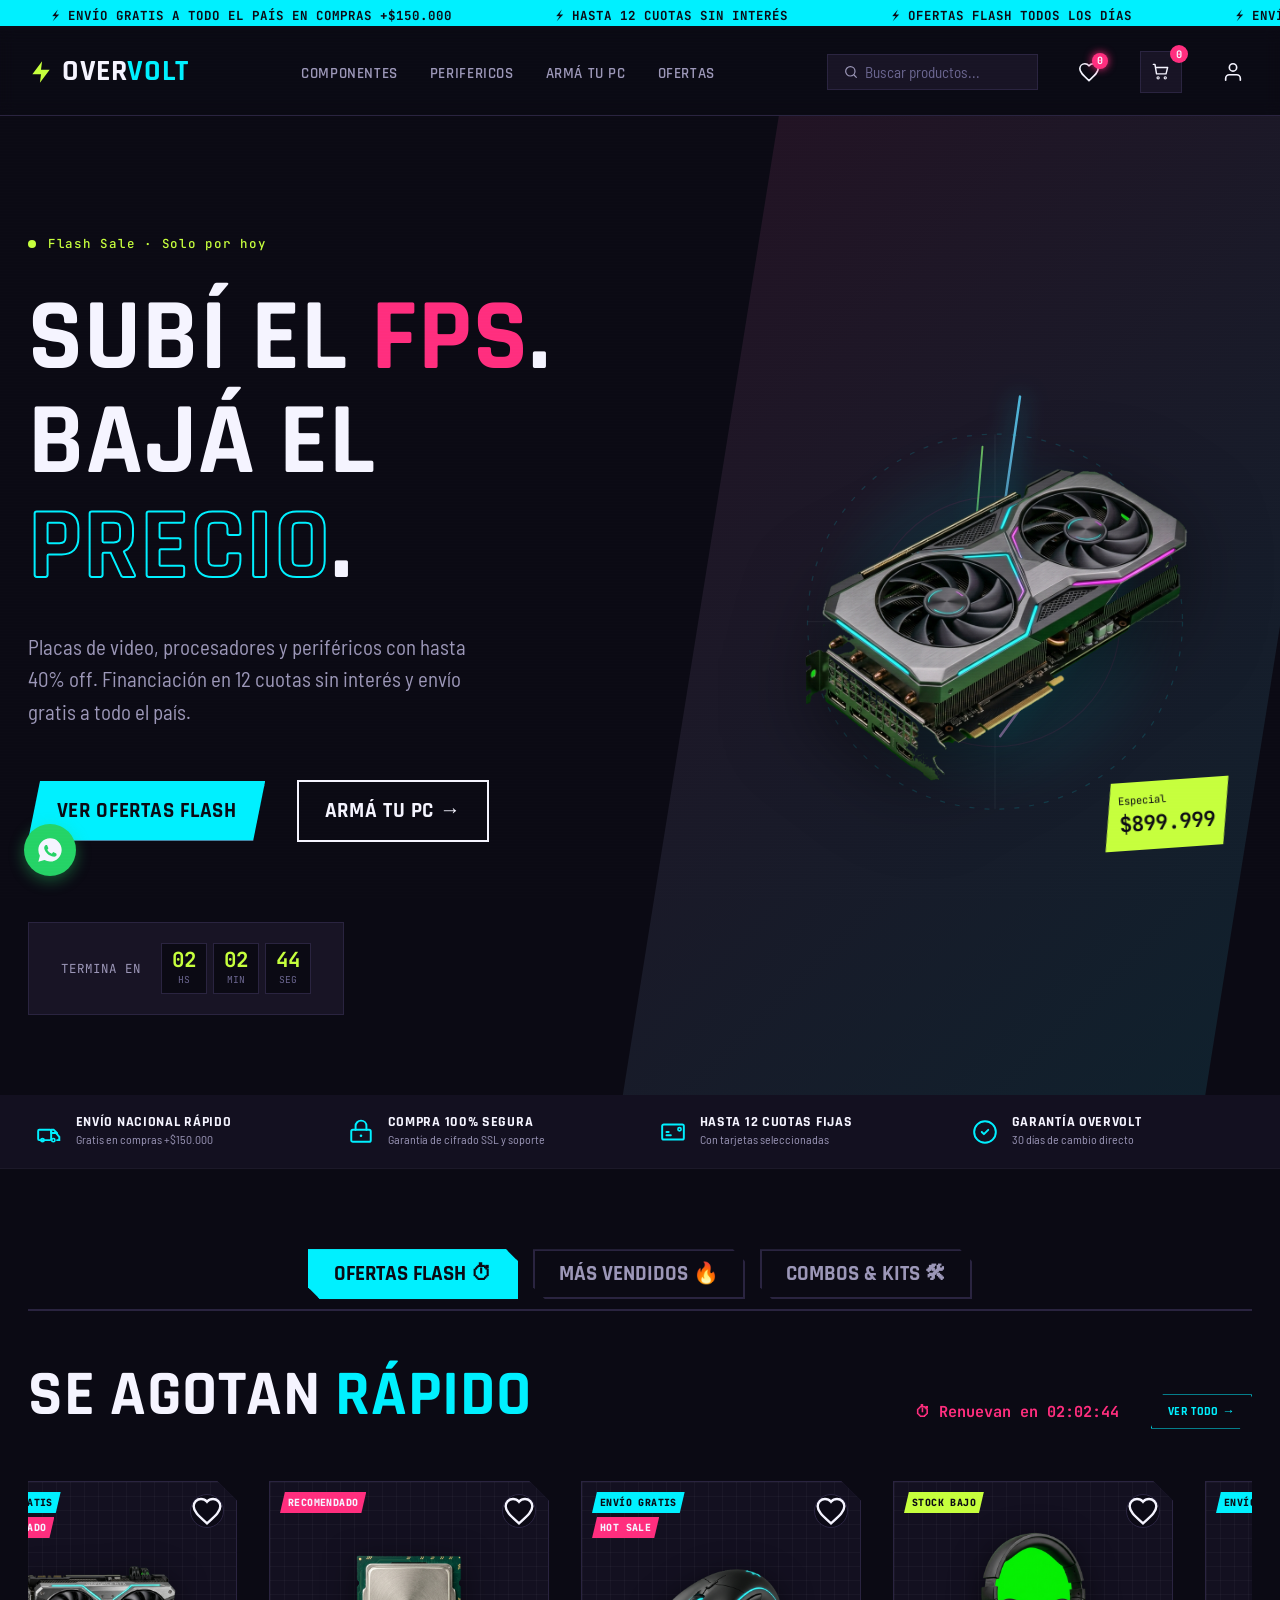
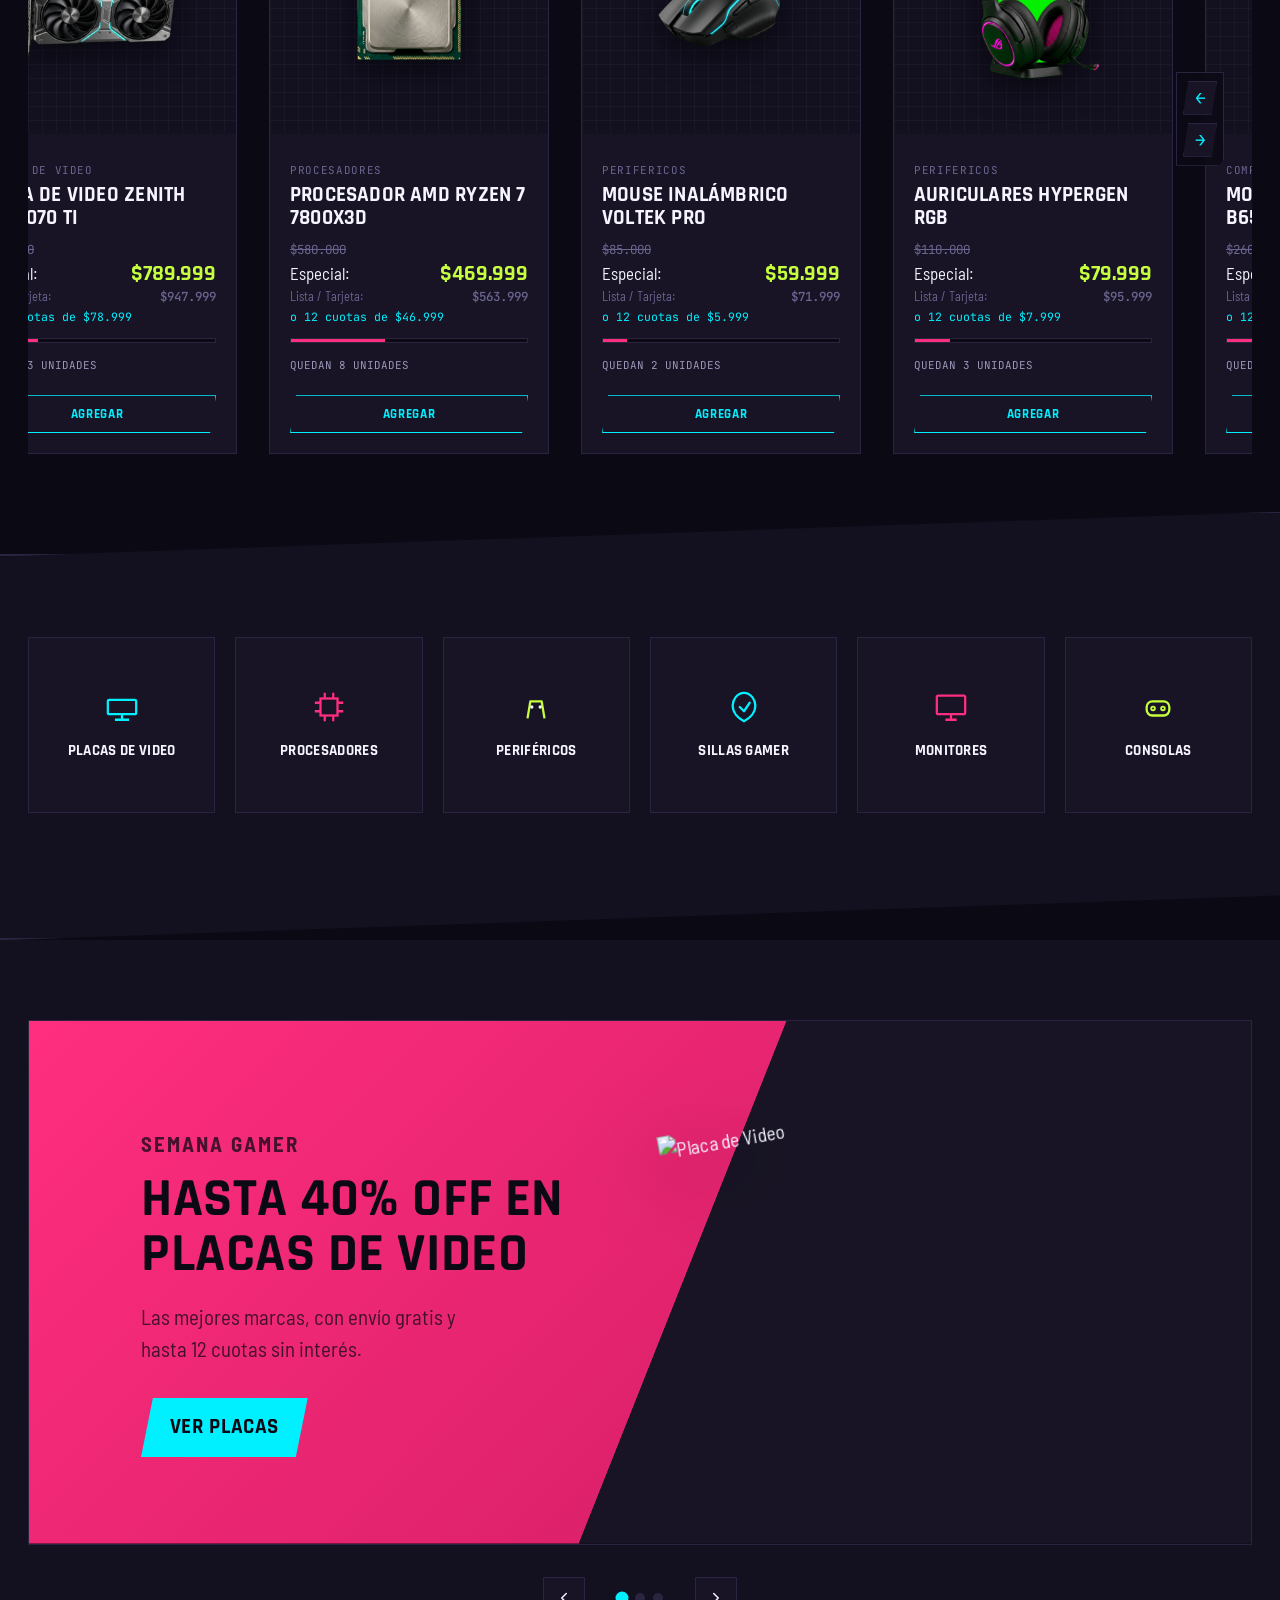
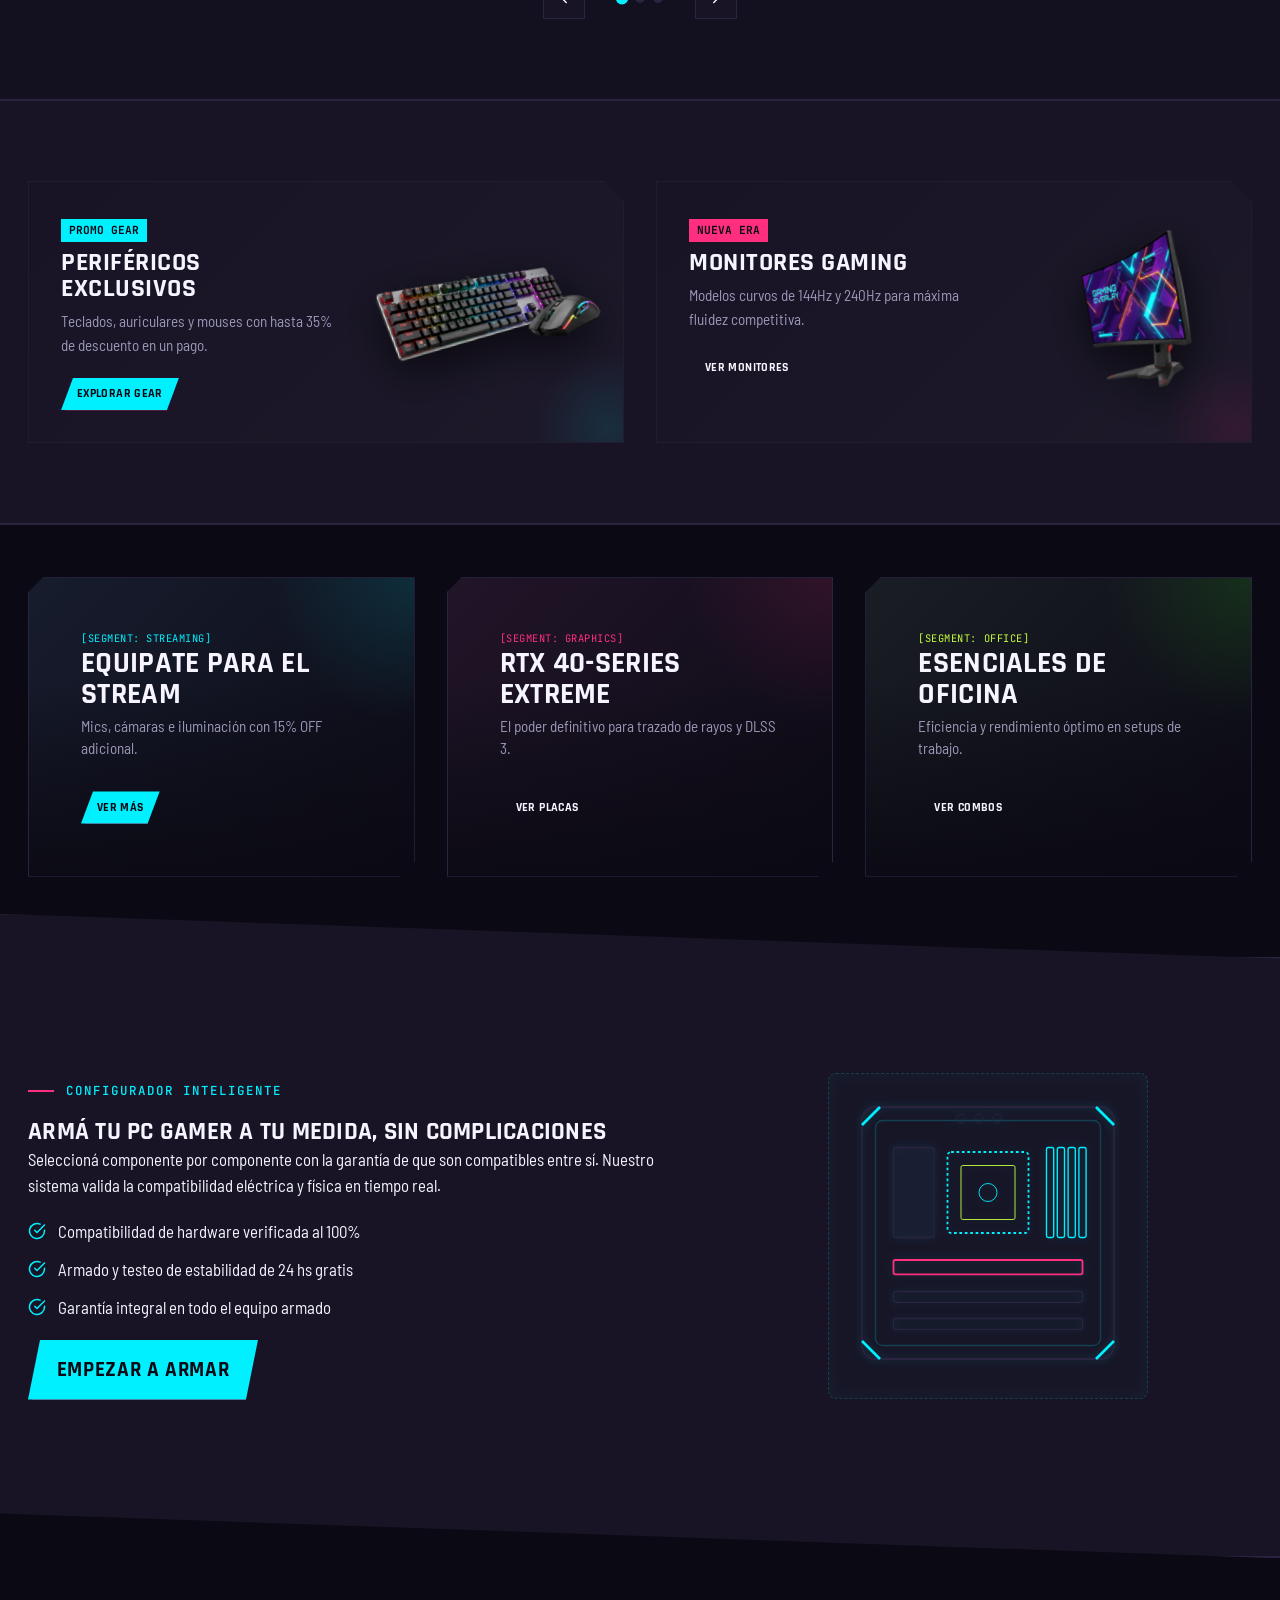
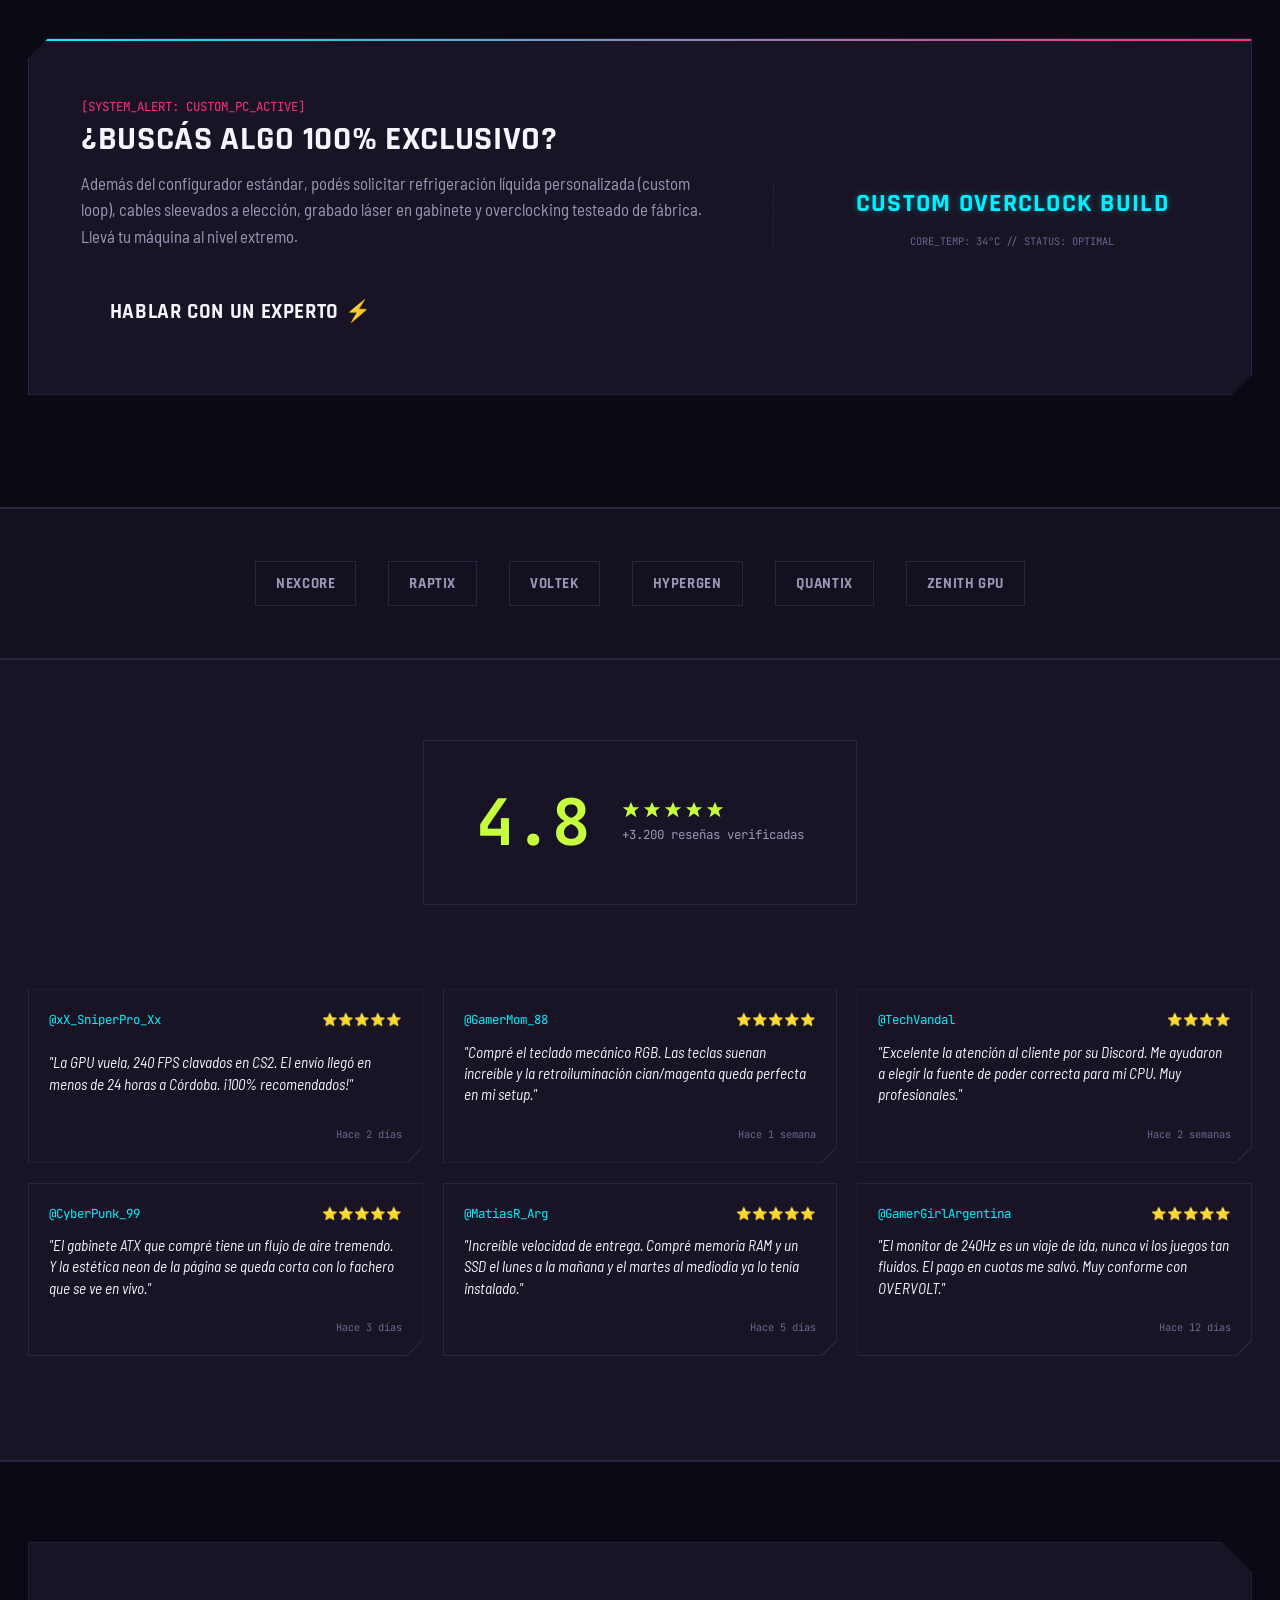
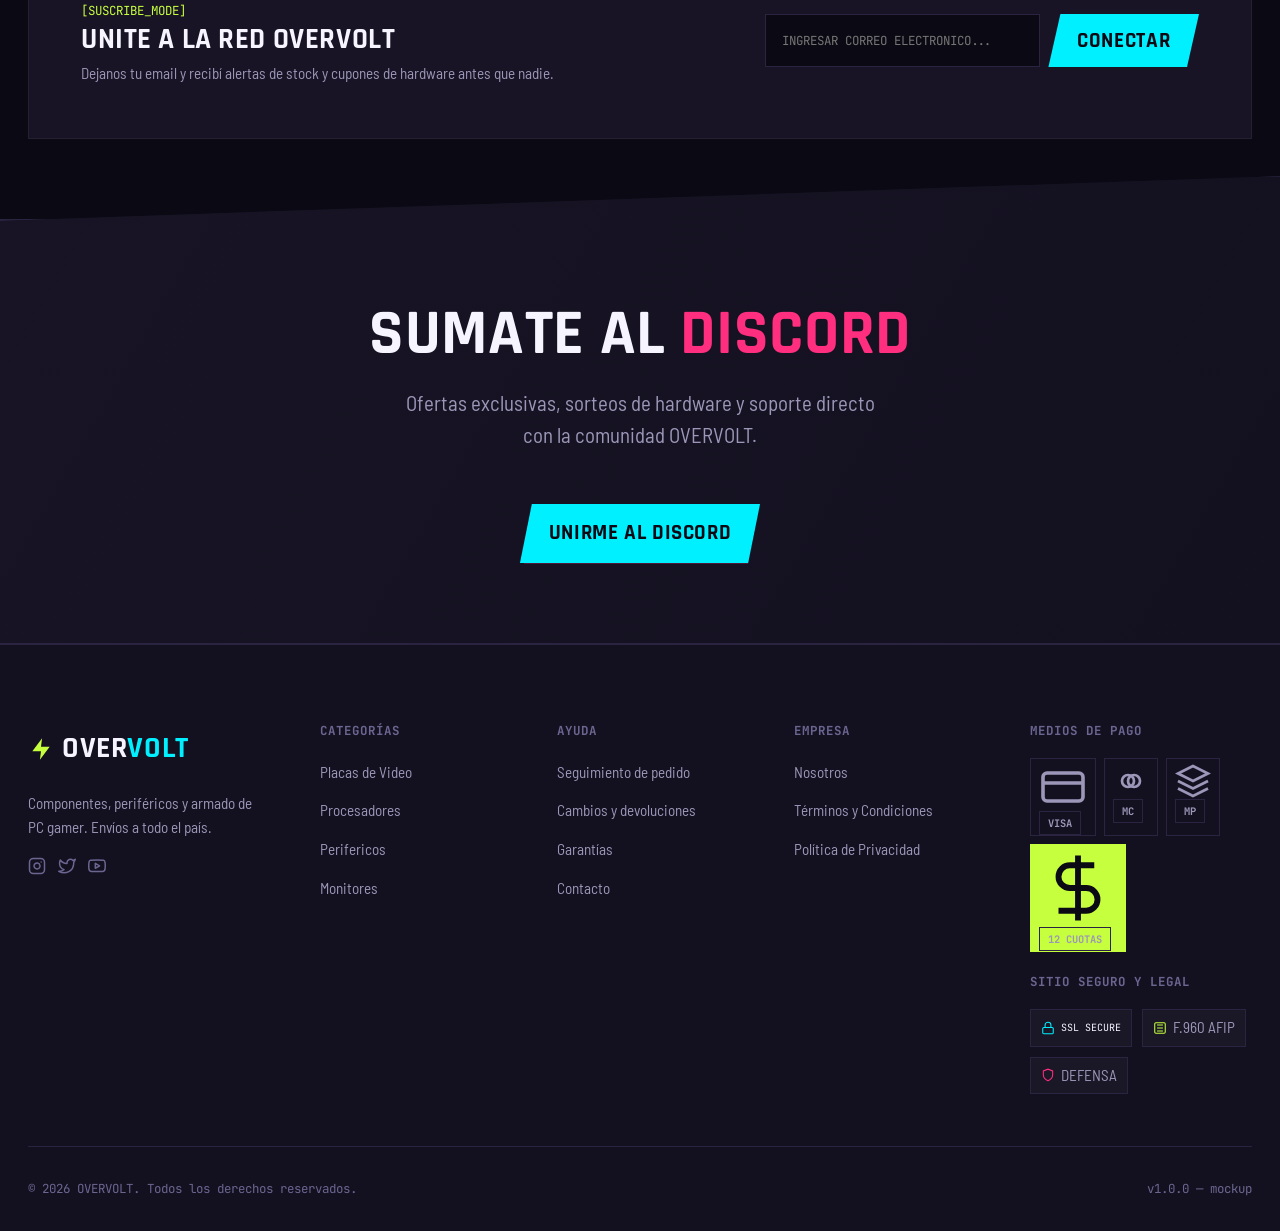
==== index.html @ 0ce02d22 "Initial commit" ====
<!DOCTYPE html>
<html lang="es">
<head>
  <meta charset="UTF-8" />
  <meta name="viewport" content="width=device-width, initial-scale=1.0" />
  <title>OVERVOLT — Gear Gamer y Componentes PC</title>
  <meta name="description" content="Componentes, periféricos y armado de PC gamer. Ofertas flash todos los días." />

  <link rel="preconnect" href="https://fonts.googleapis.com" />
  <link rel="preconnect" href="https://fonts.gstatic.com" crossorigin />
  <link href="https://fonts.googleapis.com/css2?family=Rajdhani:wght@600;700;800&family=Barlow+Semi+Condensed:wght@400;500;600&family=JetBrains+Mono:wght@400;500;700&display=swap" rel="stylesheet" />

  <link rel="stylesheet" href="css/styles.css" />
  <link rel="stylesheet" href="component-comparator/frontend/component-comparator.css" />
  <script src="component-comparator/frontend/component-comparator.js" defer></script>
</head>
<body>

  <!-- ============================================================
       MARQUEE
  ============================================================ -->
  <div class="marquee" aria-hidden="true">
    <div class="marquee-track">
      <span>⚡ ENVÍO GRATIS A TODO EL PAÍS EN COMPRAS +$150.000</span>
      <span>⚡ HASTA 12 CUOTAS SIN INTERÉS</span>
      <span>⚡ OFERTAS FLASH TODOS LOS DÍAS</span>
      <span>⚡ ENVÍO GRATIS A TODO EL PAÍS EN COMPRAS +$150.000</span>
      <span>⚡ HASTA 12 CUOTAS SIN INTERÉS</span>
      <span>⚡ OFERTAS FLASH TODOS LOS DÍAS</span>
    </div>
  </div>

  <!-- ============================================================
       HEADER
  ============================================================ -->
  <header class="site-header">
    <div class="container">
      <a href="#" class="logo">
        <svg viewBox="0 0 24 24" aria-hidden="true"><path class="bolt-fill" d="M13 2L4 14H12L11 22L20 10H12L13 2Z"/></svg>
        <span>OVER<span class="o">VOLT</span></span>
      </a>

      <nav class="main-nav" id="mainNav" aria-label="Navegación principal">
        <ul>
          <li><a href="categoria.html?cat=Componentes">Componentes</a></li>
          <li><a href="categoria.html?cat=Perifericos">Perifericos</a></li>
          <li><a href="#build-pc">Armá tu PC</a></li>
          <li><a href="#ofertas">Ofertas</a></li>
        </ul>
      </nav>

      <div class="header-actions">
        <div class="search-box">
          <svg viewBox="0 0 24 24" fill="none" aria-hidden="true"><circle cx="11" cy="11" r="7" stroke-width="1.8"/><path d="M20 20L16.5 16.5" stroke-width="1.8" stroke-linecap="round"/></svg>
          <input type="text" id="searchInput" placeholder="Buscar productos..." aria-label="Buscar productos" />
          <div class="search-suggestions" id="searchSuggestions" aria-hidden="true"></div>
        </div>

        <button class="wishlist-button" id="wishlistBtn" aria-label="Ver favoritos">
          <svg viewBox="0 0 24 24" fill="none" stroke="currentColor" stroke-width="1.8"><path d="M12 21.35l-1.45-1.32C5.4 15.36 2 12.28 2 8.5 2 5.42 4.42 3 7.5 3c1.74 0 3.41.81 4.5 2.09C13.09 3.81 14.76 3 16.5 3 19.58 3 22 5.42 22 8.5c0 3.78-3.4 6.86-8.55 11.54L12 21.35z"/></svg>
          <span class="wishlist-badge">0</span>
        </button>

        <button class="cart-button" aria-label="Ver carrito">
          <svg viewBox="0 0 24 24" fill="none" aria-hidden="true"><path d="M3 3H5L7 15H19L21 7H6" stroke-width="1.8" stroke-linecap="round" stroke-linejoin="round"/><circle cx="9" cy="20" r="1.4" stroke-width="1.4"/><circle cx="18" cy="20" r="1.4" stroke-width="1.4"/></svg>
          <span class="cart-badge">0</span>
        </button>

        <button class="account-button" id="accountBtn" aria-label="Mi Cuenta">
          <svg viewBox="0 0 24 24" fill="none" stroke="currentColor" stroke-width="1.8" stroke-linecap="round" stroke-linejoin="round"><path d="M20 21v-2a4 4 0 0 0-4-4H8a4 4 0 0 0-4 4v2"></path><circle cx="12" cy="7" r="4"></circle></svg>
        </button>

        <button class="nav-toggle" id="navToggle" aria-expanded="false" aria-controls="mainNav" aria-label="Abrir menú">
          <span></span><span></span><span></span>
        </button>
      </div>
    </div>
  </header>

  <main>

    <!-- ============================================================
         HERO
    ============================================================ -->
    <section class="hero">
      <div class="container">
        <div class="hero-content">
          <p class="hero-eyebrow"><span class="dot"></span> Flash Sale · Solo por hoy</p>
          <h1>Subí el <span class="fill-magenta">FPS</span>.<br>Bajá el <span class="stroke-cyan">precio</span>.</h1>
          <p class="hero-subtitle">
            Placas de video, procesadores y periféricos con hasta 40% off. Financiación en 12 cuotas sin interés y envío gratis a todo el país.
          </p>

          <div class="hero-actions">
            <a href="#ofertas" class="btn btn-cyan">Ver Ofertas Flash</a>
            <a href="#build-pc" class="btn btn-ghost">Armá tu PC →</a>
          </div>

          <div class="hero-countdown">
            <span class="label">Termina en</span>
            <div class="countdown-units" id="heroCountdown" data-hours="6" data-minutes="42" data-seconds="18">
              <div class="countdown-unit"><span class="num" data-unit="hours">06</span><span class="unit">Hs</span></div>
              <div class="countdown-unit"><span class="num" data-unit="minutes">42</span><span class="unit">Min</span></div>
              <div class="countdown-unit"><span class="num" data-unit="seconds">18</span><span class="unit">Seg</span></div>
            </div>
          </div>
        </div>

        <div class="hero-visual" aria-hidden="true">
          <div class="glow"></div>
          <div class="cyber-lightning-bg">
            <svg class="lightning-svg" viewBox="0 0 400 400" fill="none" xmlns="http://www.w3.org/2000/svg">
              <path class="lightning-path-1" d="M220 20L100 220H190L140 380L300 160H200L220 20Z" stroke="url(#cyan-magenta-grad)" stroke-width="2" stroke-linecap="round" stroke-linejoin="round" />
              <path class="lightning-path-2" d="M190 60L90 230H170L130 350L270 180H180L190 60Z" stroke="url(#lime-cyan-grad)" stroke-width="1.5" stroke-linecap="round" stroke-linejoin="round" opacity="0.7" />
              <circle cx="200" cy="200" r="150" stroke="rgba(0, 240, 255, 0.15)" stroke-width="1" stroke-dasharray="4 8" />
              <circle cx="200" cy="200" r="100" stroke="rgba(255, 46, 126, 0.1)" stroke-width="1" />
              <line x1="50" y1="200" x2="350" y2="200" stroke="rgba(255, 255, 255, 0.05)" stroke-width="1" />
              <line x1="200" y1="50" x2="200" y2="350" stroke="rgba(255, 255, 255, 0.05)" stroke-width="1" />
              <defs>
                <linearGradient id="cyan-magenta-grad" x1="0%" y1="0%" x2="100%" y2="100%">
                  <stop offset="0%" stop-color="var(--cyan)" />
                  <stop offset="100%" stop-color="var(--magenta)" />
                </linearGradient>
                <linearGradient id="lime-cyan-grad" x1="0%" y1="0%" x2="100%" y2="100%">
                  <stop offset="0%" stop-color="var(--lime)" />
                  <stop offset="100%" stop-color="var(--cyan)" />
                </linearGradient>
              </defs>
            </svg>
          </div>
          <img src="assets/hero_gpu.png" alt="Placa de Video Gamer Premium" class="hero-img float-slow" />
          <div class="price-tag">
            <span class="from">Especial</span>
            <span class="amount">$899.999</span>
          </div>
        </div>
      </div>
    </section>

    <!-- ============================================================
         TRUST BAR
    ============================================================ -->
    <section class="trust-bar" aria-label="Garantías y beneficios">
      <div class="container">
        <div class="trust-grid">
          <div class="trust-item">
            <svg class="trust-icon" viewBox="0 0 24 24" fill="none"><path d="M16.5 13H18.5L21.5 16.5V19.5H19.5" stroke="currentColor" stroke-width="1.8" stroke-linecap="round"/><rect x="2" y="10" width="12" height="9.5" rx="1" stroke="currentColor" stroke-width="1.8"/><circle cx="6" cy="19.5" r="1.5" stroke="currentColor" stroke-width="1.5"/><circle cx="16" cy="19.5" r="1.5" stroke="currentColor" stroke-width="1.5"/><path d="M14 10H16.5L19.5 13H14V10Z" stroke="currentColor" stroke-width="1.8" stroke-linejoin="round"/></svg>
            <div class="trust-text">
              <h4>ENVÍO NACIONAL RÁPIDO</h4>
              <p>Gratis en compras +$150.000</p>
            </div>
          </div>
          <div class="trust-item">
            <svg class="trust-icon" viewBox="0 0 24 24" fill="none"><rect x="3" y="10" width="18" height="11" rx="1.5" stroke="currentColor" stroke-width="1.8"/><path d="M7 10V6.5C7 3.7 9.2 1.5 12 1.5C14.8 1.5 17 3.7 17 6.5V10" stroke="currentColor" stroke-width="1.8" stroke-linecap="round"/><circle cx="12" cy="15.5" r="1.2" fill="currentColor"/></svg>
            <div class="trust-text">
              <h4>COMPRA 100% SEGURA</h4>
              <p>Garantía de cifrado SSL y soporte</p>
            </div>
          </div>
          <div class="trust-item">
            <svg class="trust-icon" viewBox="0 0 24 24" fill="none"><rect x="2" y="5" width="20" height="14" rx="1.5" stroke="currentColor" stroke-width="1.8"/><path d="M6 15H10M6 12H8" stroke="currentColor" stroke-width="1.8" stroke-linecap="round"/><circle cx="18" cy="9.5" r="1.5" stroke="currentColor" stroke-width="1.5"/></svg>
            <div class="trust-text">
              <h4>HASTA 12 CUOTAS FIJAS</h4>
              <p>Con tarjetas seleccionadas</p>
            </div>
          </div>
          <div class="trust-item">
            <svg class="trust-icon" viewBox="0 0 24 24" fill="none"><path d="M12 22C17.5228 22 22 17.5228 22 12C22 6.47715 17.5228 2 12 2C6.47715 2 2 6.47715 2 12C2 17.5228 6.47715 22 12 22Z" stroke="currentColor" stroke-width="1.8"/><path d="M9 12L11 14L15 10" stroke="currentColor" stroke-width="1.8" stroke-linecap="round" stroke-linejoin="round"/></svg>
            <div class="trust-text">
              <h4>GARANTÍA OVERVOLT</h4>
              <p>30 días de cambio directo</p>
            </div>
          </div>
        </div>
      </div>
    </section>

    <!-- ============================================================
         CATÁLOGO DESTACADO (TAB SYSTEM: OFERTAS FLASH / MÁS VENDIDOS / COMBOS)
    ============================================================ -->
    <section class="catalog-tabs-section" id="destacados">
      <div class="container" style="position: relative;">
        
        <div class="tabs-header-container">
          <div class="tabs-nav" role="tablist" aria-label="Filtros de Catálogo">
            <button class="tab-nav-btn is-active" role="tab" aria-selected="true" aria-controls="panel-ofertas" id="tab-ofertas">
              OFERTAS FLASH ⏱
            </button>
            <button class="tab-nav-btn" role="tab" aria-selected="false" aria-controls="panel-mas-vendidos" id="tab-mas-vendidos">
              MÁS VENDIDOS 🔥
            </button>
            <button class="tab-nav-btn" role="tab" aria-selected="false" aria-controls="panel-combos" id="tab-combos">
              COMBOS & KITS 🛠
            </button>
          </div>
        </div>

        <!-- Panel 1: Ofertas Flash -->
        <div class="tab-panel is-active" id="panel-ofertas" role="tabpanel" aria-labelledby="tab-ofertas">
          <div class="flash-header">
            <div class="section-heading" style="margin-bottom: 0;">
              <h2>Se agotan <span class="accent">rápido</span></h2>
            </div>
            <div class="flash-header-actions">
              <div class="flash-timer" id="flashTimer">⏱ Renuevan en 06:42:18</div>
              <a href="categoria.html" class="btn btn-outline btn-sm" id="btnShowAll">Ver Todo →</a>
            </div>
          </div>

          <div class="carousel-arrows">
            <button class="arrow-btn" id="slidePrev" aria-label="Anterior">←</button>
            <button class="arrow-btn" id="slideNext" aria-label="Siguiente">→</button>
          </div>

          <div class="products-grid tape-mode" id="productsGrid">
            <!-- GPU -->
            <article class="product-card" data-category="Placas de Video">
              <div class="product-thumb">
                <button class="wishlist-heart-btn" data-id="flash-gpu" aria-label="Agregar a favoritos">
                  <svg viewBox="0 0 24 24" fill="none" stroke="currentColor" stroke-width="1.8"><path d="M12 21.35l-1.45-1.32C5.4 15.36 2 12.28 2 8.5 2 5.42 4.42 3 7.5 3c1.74 0 3.41.81 4.5 2.09C13.09 3.81 14.76 3 16.5 3 19.58 3 22 5.42 22 8.5c0 3.78-3.4 6.86-8.55 11.54L12 21.35z"/></svg>
                </button>
                <div class="product-tags">
                  <span class="tag-badge tag-cyan">Envío Gratis</span>
                  <span class="tag-badge tag-magenta">Recomendado</span>
                </div>
                <img src="assets/flash_gpu.png" alt="Placa de Video Zenith RTX 4070 Ti" />
              </div>
              <div class="product-info">
                <span class="product-category">Placas de Video</span>
                <h3 class="product-name"><a href="producto.html?id=flash-gpu">Placa de Video Zenith RTX 4070 Ti</a></h3>
                <div class="product-price-container">
                  <span class="old-price">$980.000</span>
                  <div class="price-row special">
                    <span class="price-label">Especial:</span>
                    <span class="price-value">$789.999</span>
                  </div>
                  <div class="price-row list">
                    <span class="price-label">Lista / Tarjeta:</span>
                    <span class="price-value">$947.999</span>
                  </div>
                  <span class="price-installments">o 12 cuotas de $78.999</span>
                </div>
                <div class="stock-bar"><div class="stock-bar-fill" style="width: 25%"></div></div>
                <span class="stock-label">Quedan 3 unidades</span>
                <button class="btn-add-cart" 
                        data-id="flash-gpu" 
                        data-name="Placa de Video Zenith RTX 4070 Ti" 
                        data-price="789999" 
                        data-img="assets/flash_gpu.png" 
                        data-category="Placas de Video">
                  AGREGAR
                </button>
              </div>
            </article>

            <!-- CPU -->
            <article class="product-card" data-category="Procesadores">
              <div class="product-thumb">
                <button class="wishlist-heart-btn" data-id="flash-cpu" aria-label="Agregar a favoritos">
                  <svg viewBox="0 0 24 24" fill="none" stroke="currentColor" stroke-width="1.8"><path d="M12 21.35l-1.45-1.32C5.4 15.36 2 12.28 2 8.5 2 5.42 4.42 3 7.5 3c1.74 0 3.41.81 4.5 2.09C13.09 3.81 14.76 3 16.5 3 19.58 3 22 5.42 22 8.5c0 3.78-3.4 6.86-8.55 11.54L12 21.35z"/></svg>
                </button>
                <div class="product-tags">
                  <span class="tag-badge tag-magenta">Recomendado</span>
                </div>
                <img src="assets/flash_cpu.png" alt="Procesador AMD Ryzen 7 7800X3D" />
              </div>
              <div class="product-info">
                <span class="product-category">Procesadores</span>
                <h3 class="product-name"><a href="producto.html?id=flash-cpu">Procesador AMD Ryzen 7 7800X3D</a></h3>
                <div class="product-price-container">
                  <span class="old-price">$580.000</span>
                  <div class="price-row special">
                    <span class="price-label">Especial:</span>
                    <span class="price-value">$469.999</span>
                  </div>
                  <div class="price-row list">
                    <span class="price-label">Lista / Tarjeta:</span>
                    <span class="price-value">$563.999</span>
                  </div>
                  <span class="price-installments">o 12 cuotas de $46.999</span>
                </div>
                <div class="stock-bar"><div class="stock-bar-fill" style="width: 40%"></div></div>
                <span class="stock-label">Quedan 8 unidades</span>
                <button class="btn-add-cart" 
                        data-id="flash-cpu" 
                        data-name="Procesador AMD Ryzen 7 7800X3D" 
                        data-price="469999" 
                        data-img="assets/flash_cpu.png" 
                        data-category="Procesadores">
                  AGREGAR
                </button>
              </div>
            </article>

            <!-- Mouse -->
            <article class="product-card" data-category="Perifericos">
              <div class="product-thumb">
                <button class="wishlist-heart-btn" data-id="flash-mouse" aria-label="Agregar a favoritos">
                  <svg viewBox="0 0 24 24" fill="none" stroke="currentColor" stroke-width="1.8"><path d="M12 21.35l-1.45-1.32C5.4 15.36 2 12.28 2 8.5 2 5.42 4.42 3 7.5 3c1.74 0 3.41.81 4.5 2.09C13.09 3.81 14.76 3 16.5 3 19.58 3 22 5.42 22 8.5c0 3.78-3.4 6.86-8.55 11.54L12 21.35z"/></svg>
                </button>
                <div class="product-tags">
                  <span class="tag-badge tag-cyan">Envío Gratis</span>
                  <span class="tag-badge tag-magenta">Hot Sale</span>
                </div>
                <img src="assets/flash_mouse.png" alt="Mouse Inalámbrico Voltek Pro" />
              </div>
              <div class="product-info">
                <span class="product-category">Perifericos</span>
                <h3 class="product-name"><a href="producto.html?id=flash-mouse">Mouse Inalámbrico Voltek Pro</a></h3>
                <div class="product-price-container">
                  <span class="old-price">$85.000</span>
                  <div class="price-row special">
                    <span class="price-label">Especial:</span>
                    <span class="price-value">$59.999</span>
                  </div>
                  <div class="price-row list">
                    <span class="price-label">Lista / Tarjeta:</span>
                    <span class="price-value">$71.999</span>
                  </div>
                  <span class="price-installments">o 12 cuotas de $5.999</span>
                </div>
                <div class="stock-bar"><div class="stock-bar-fill" style="width: 10%"></div></div>
                <span class="stock-label">Quedan 2 unidades</span>
                <button class="btn-add-cart" 
                        data-id="flash-mouse" 
                        data-name="Mouse Inalámbrico Voltek Pro" 
                        data-price="59999" 
                        data-img="assets/flash_mouse.png" 
                        data-category="Perifericos">
                  AGREGAR
                </button>
              </div>
            </article>

            <!-- Headset -->
            <article class="product-card" data-category="Perifericos">
              <div class="product-thumb">
                <button class="wishlist-heart-btn" data-id="flash-headset" aria-label="Agregar a favoritos">
                  <svg viewBox="0 0 24 24" fill="none" stroke="currentColor" stroke-width="1.8"><path d="M12 21.35l-1.45-1.32C5.4 15.36 2 12.28 2 8.5 2 5.42 4.42 3 7.5 3c1.74 0 3.41.81 4.5 2.09C13.09 3.81 14.76 3 16.5 3 19.58 3 22 5.42 22 8.5c0 3.78-3.4 6.86-8.55 11.54L12 21.35z"/></svg>
                </button>
                <div class="product-tags">
                  <span class="tag-badge tag-lime">Stock Bajo</span>
                </div>
                <img src="assets/flash_headset.png" alt="Auriculares Hypergen RGB" />
              </div>
              <div class="product-info">
                <span class="product-category">Perifericos</span>
                <h3 class="product-name"><a href="producto.html?id=flash-headset">Auriculares Hypergen RGB</a></h3>
                <div class="product-price-container">
                  <span class="old-price">$110.000</span>
                  <div class="price-row special">
                    <span class="price-label">Especial:</span>
                    <span class="price-value">$79.999</span>
                  </div>
                  <div class="price-row list">
                    <span class="price-label">Lista / Tarjeta:</span>
                    <span class="price-value">$95.999</span>
                  </div>
                  <span class="price-installments">o 12 cuotas de $7.999</span>
                </div>
                <div class="stock-bar"><div class="stock-bar-fill" style="width: 15%"></div></div>
                <span class="stock-label">Quedan 3 unidades</span>
                <button class="btn-add-cart" 
                        data-id="flash-headset" 
                        data-name="Auriculares Hypergen RGB" 
                        data-price="79999" 
                        data-img="assets/flash_headset.png" 
                        data-category="Perifericos">
                  AGREGAR
                </button>
              </div>
            </article>

            <!-- Mobo -->
            <article class="product-card" data-category="Componentes">
              <div class="product-thumb">
                <button class="wishlist-heart-btn" data-id="flash-mobo" aria-label="Agregar a favoritos">
                  <svg viewBox="0 0 24 24" fill="none" stroke="currentColor" stroke-width="1.8"><path d="M12 21.35l-1.45-1.32C5.4 15.36 2 12.28 2 8.5 2 5.42 4.42 3 7.5 3c1.74 0 3.41.81 4.5 2.09C13.09 3.81 14.76 3 16.5 3 19.58 3 22 5.42 22 8.5c0 3.78-3.4 6.86-8.55 11.54L12 21.35z"/></svg>
                </button>
                <div class="product-tags">
                  <span class="tag-badge tag-cyan">Envío Gratis</span>
                </div>
                <img src="assets/flash_mobo.png" alt="Motherboard Voltek B650 Wifi" />
              </div>
              <div class="product-info">
                <span class="product-category">Componentes</span>
                <h3 class="product-name"><a href="producto.html?id=flash-mobo">Motherboard Voltek B650 Wifi</a></h3>
                <div class="product-price-container">
                  <span class="old-price">$260.000</span>
                  <div class="price-row special">
                    <span class="price-label">Especial:</span>
                    <span class="price-value">$199.999</span>
                  </div>
                  <div class="price-row list">
                    <span class="price-label">Lista / Tarjeta:</span>
                    <span class="price-value">$239.999</span>
                  </div>
                  <span class="price-installments">o 12 cuotas de $19.999</span>
                </div>
                <div class="stock-bar"><div class="stock-bar-fill" style="width: 30%"></div></div>
                <span class="stock-label">Quedan 6 unidades</span>
                <button class="btn-add-cart" 
                        data-id="flash-mobo" 
                        data-name="Motherboard Voltek B650 Wifi" 
                        data-price="199999" 
                        data-img="assets/flash_mobo.png" 
                        data-category="Componentes">
                  AGREGAR
                </button>
              </div>
            </article>

            <!-- Keyboard -->
            <article class="product-card" data-category="Perifericos">
              <div class="product-thumb">
                <button class="wishlist-heart-btn" data-id="flash-keyboard" aria-label="Agregar a favoritos">
                  <svg viewBox="0 0 24 24" fill="none" stroke="currentColor" stroke-width="1.8"><path d="M12 21.35l-1.45-1.32C5.4 15.36 2 12.28 2 8.5 2 5.42 4.42 3 7.5 3c1.74 0 3.41.81 4.5 2.09C13.09 3.81 14.76 3 16.5 3 19.58 3 22 5.42 22 8.5c0 3.78-3.4 6.86-8.55 11.54L12 21.35z"/></svg>
                </button>
                <div class="product-tags">
                  <span class="tag-badge tag-magenta">Recomendado</span>
                </div>
                <img src="assets/flash_keyboard.png" alt="Teclado Mecánico Raptix Pro" />
              </div>
              <div class="product-info">
                <span class="product-category">Perifericos</span>
                <h3 class="product-name"><a href="producto.html?id=flash-keyboard">Teclado Mecánico Raptix Pro</a></h3>
                <div class="product-price-container">
                  <span class="old-price">$140.000</span>
                  <div class="price-row special">
                    <span class="price-label">Especial:</span>
                    <span class="price-value">$99.999</span>
                  </div>
                  <div class="price-row list">
                    <span class="price-label">Lista / Tarjeta:</span>
                    <span class="price-value">$119.999</span>
                  </div>
                  <span class="price-installments">o 12 cuotas de $9.999</span>
                </div>
                <div class="stock-bar"><div class="stock-bar-fill" style="width: 50%"></div></div>
                <span class="stock-label">Quedan 10 unidades</span>
                <button class="btn-add-cart" 
                        data-id="flash-keyboard" 
                        data-name="Teclado Mecánico Raptix Pro" 
                        data-price="99999" 
                        data-img="assets/flash_keyboard.png" 
                        data-category="Perifericos">
                  AGREGAR
                </button>
              </div>
            </article>

            <!-- Monitor -->
            <article class="product-card" data-category="Monitores">
              <div class="product-thumb">
                <button class="wishlist-heart-btn" data-id="flash-monitor" aria-label="Agregar a favoritos">
                  <svg viewBox="0 0 24 24" fill="none" stroke="currentColor" stroke-width="1.8"><path d="M12 21.35l-1.45-1.32C5.4 15.36 2 12.28 2 8.5 2 5.42 4.42 3 7.5 3c1.74 0 3.41.81 4.5 2.09C13.09 3.81 14.76 3 16.5 3 19.58 3 22 5.42 22 8.5c0 3.78-3.4 6.86-8.55 11.54L12 21.35z"/></svg>
                </button>
                <div class="product-tags">
                  <span class="tag-badge tag-cyan">Envío Gratis</span>
                  <span class="tag-badge tag-magenta">Recomendado</span>
                </div>
                <img src="assets/flash_monitor.png" alt="Monitor Nexcore 27\" QHD 165Hz" />
              </div>
              <div class="product-info">
                <span class="product-category">Monitores</span>
                <h3 class="product-name"><a href="producto.html?id=flash-monitor">Monitor Nexcore 27" QHD 165Hz</a></h3>
                <div class="product-price-container">
                  <span class="old-price">$450.000</span>
                  <div class="price-row special">
                    <span class="price-label">Especial:</span>
                    <span class="price-value">$349.999</span>
                  </div>
                  <div class="price-row list">
                    <span class="price-label">Lista / Tarjeta:</span>
                    <span class="price-value">$419.999</span>
                  </div>
                  <span class="price-installments">o 12 cuotas de $34.999</span>
                </div>
                <div class="stock-bar"><div class="stock-bar-fill" style="width: 20%"></div></div>
                <span class="stock-label">Quedan 4 unidades</span>
                <button class="btn-add-cart" 
                        data-id="flash-monitor" 
                        data-name="Monitor Nexcore 27\" QHD 165Hz" 
                        data-price="349999" 
                        data-img="assets/flash_monitor.png" 
                        data-category="Monitores">
                  AGREGAR
                </button>
              </div>
            </article>

            <!-- Cooler -->
            <article class="product-card" data-category="Componentes">
              <div class="product-thumb">
                <button class="wishlist-heart-btn" data-id="cool-1" aria-label="Agregar a favoritos">
                  <svg viewBox="0 0 24 24" fill="none" stroke="currentColor" stroke-width="1.8"><path d="M12 21.35l-1.45-1.32C5.4 15.36 2 12.28 2 8.5 2 5.42 4.42 3 7.5 3c1.74 0 3.41.81 4.5 2.09C13.09 3.81 14.76 3 16.5 3 19.58 3 22 5.42 22 8.5c0 3.78-3.4 6.86-8.55 11.54L12 21.35z"/></svg>
                </button>
                <div class="product-tags">
                  <span class="tag-badge tag-lime">Stock Bajo</span>
                </div>
                <img src="assets/flash_cooler.svg" alt="Cooler Líquido 360mm" />
              </div>
              <div class="product-info">
                <span class="product-category">Componentes</span>
                <h3 class="product-name"><a href="producto.html?id=cool-1">Cooler Líquido 360mm</a></h3>
                <div class="product-price-container">
                  <span class="old-price">$210.000</span>
                  <div class="price-row special">
                    <span class="price-label">Especial:</span>
                    <span class="price-value">$164.999</span>
                  </div>
                  <div class="price-row list">
                    <span class="price-label">Lista / Tarjeta:</span>
                    <span class="price-value">$197.999</span>
                  </div>
                  <span class="price-installments">o 12 cuotas de $16.499</span>
                </div>
                <div class="stock-bar"><div class="stock-bar-fill" style="width: 18%"></div></div>
                <span class="stock-label">Quedan 5 unidades</span>
                <button class="btn-add-cart" 
                        data-id="cool-1" 
                        data-name="Cooler Líquido 360mm" 
                        data-price="164999" 
                        data-img="assets/flash_cooler.svg" 
                        data-category="Componentes">
                  AGREGAR
                </button>
              </div>
            </article>
          </div>
        </div>

        <!-- Panel 2: Más Vendidos -->
        <div class="tab-panel" id="panel-mas-vendidos" role="tabpanel" aria-labelledby="tab-mas-vendidos" aria-hidden="true">
          <div class="flash-header">
            <div class="section-heading" style="margin-bottom: 0;">
              <h2>Los favoritos de la <span class="accent">comunidad</span></h2>
            </div>
            <a href="categoria.html" class="btn btn-outline btn-sm" id="btnShowAllBest">Ver Todo →</a>
          </div>

          <div class="products-grid">
            <!-- RAM -->
            <article class="product-card" data-category="Componentes">
              <div class="product-thumb">
                <button class="wishlist-heart-btn" data-id="ram-1" aria-label="Agregar a favoritos">
                  <svg viewBox="0 0 24 24" fill="none" stroke="currentColor" stroke-width="1.8"><path d="M12 21.35l-1.45-1.32C5.4 15.36 2 12.28 2 8.5 2 5.42 4.42 3 7.5 3c1.74 0 3.41.81 4.5 2.09C13.09 3.81 14.76 3 16.5 3 19.58 3 22 5.42 22 8.5c0 3.78-3.4 6.86-8.55 11.54L12 21.35z"/></svg>
                </button>
                <div class="product-tags">
                  <span class="tag-badge tag-cyan">Envío Gratis</span>
                  <span class="tag-badge tag-magenta">Recomendado</span>
                </div>
                <img src="assets/flash_ram.svg" alt="RAM DDR5 32GB Kit (2x16GB)" />
              </div>
              <div class="product-info">
                <span class="product-category">Componentes</span>
                <h3 class="product-name"><a href="producto.html?id=ram-1">RAM DDR5 32GB Kit (2x16GB)</a></h3>
                <div class="product-price-container">
                  <div class="price-row special">
                    <span class="price-label">Especial:</span>
                    <span class="price-value">$189.999</span>
                  </div>
                  <div class="price-row list">
                    <span class="price-label">Lista / Tarjeta:</span>
                    <span class="price-value">$227.999</span>
                  </div>
                  <span class="price-installments">o 12 cuotas de $18.999</span>
                </div>
                <button class="btn-add-cart" 
                        data-id="ram-1" 
                        data-name="RAM DDR5 32GB Kit (2x16GB)" 
                        data-price="189999" 
                        data-img="assets/flash_ram.svg" 
                        data-category="Componentes">
                  AGREGAR
                </button>
              </div>
            </article>

            <!-- SSD -->
            <article class="product-card" data-category="Componentes">
              <div class="product-thumb">
                <button class="wishlist-heart-btn" data-id="ssd-1" aria-label="Agregar a favoritos">
                  <svg viewBox="0 0 24 24" fill="none" stroke="currentColor" stroke-width="1.8"><path d="M12 21.35l-1.45-1.32C5.4 15.36 2 12.28 2 8.5 2 5.42 4.42 3 7.5 3c1.74 0 3.41.81 4.5 2.09C13.09 3.81 14.76 3 16.5 3 19.58 3 22 5.42 22 8.5c0 3.78-3.4 6.86-8.55 11.54L12 21.35z"/></svg>
                </button>
                <div class="product-tags">
                  <span class="tag-badge tag-cyan">Envío Gratis</span>
                  <span class="tag-badge tag-magenta">Recomendado</span>
                </div>
                <img src="assets/flash_ssd.svg" alt="SSD NVMe M.2 PCIe 4.0 2TB" />
              </div>
              <div class="product-info">
                <span class="product-category">Componentes</span>
                <h3 class="product-name"><a href="producto.html?id=ssd-1">SSD NVMe M.2 PCIe 4.0 2TB</a></h3>
                <div class="product-price-container">
                  <div class="price-row special">
                    <span class="price-label">Especial:</span>
                    <span class="price-value">$224.999</span>
                  </div>
                  <div class="price-row list">
                    <span class="price-label">Lista / Tarjeta:</span>
                    <span class="price-value">$269.999</span>
                  </div>
                  <span class="price-installments">o 12 cuotas de $22.499</span>
                </div>
                <button class="btn-add-cart" 
                        data-id="ssd-1" 
                        data-name="SSD NVMe M.2 PCIe 4.0 2TB" 
                        data-price="224999" 
                        data-img="assets/flash_ssd.svg" 
                        data-category="Componentes">
                  AGREGAR
                </button>
              </div>
            </article>

            <!-- PSU -->
            <article class="product-card" data-category="Componentes">
              <div class="product-thumb">
                <button class="wishlist-heart-btn" data-id="psu-1" aria-label="Agregar a favoritos">
                  <svg viewBox="0 0 24 24" fill="none" stroke="currentColor" stroke-width="1.8"><path d="M12 21.35l-1.45-1.32C5.4 15.36 2 12.28 2 8.5 2 5.42 4.42 3 7.5 3c1.74 0 3.41.81 4.5 2.09C13.09 3.81 14.76 3 16.5 3 19.58 3 22 5.42 22 8.5c0 3.78-3.4 6.86-8.55 11.54L12 21.35z"/></svg>
                </button>
                <div class="product-tags">
                  <span class="tag-badge tag-cyan">Envío Gratis</span>
                </div>
                <img src="assets/flash_psu.svg" alt="Fuente 850W 80 Plus Gold" />
              </div>
              <div class="product-info">
                <span class="product-category">Componentes</span>
                <h3 class="product-name"><a href="producto.html?id=psu-1">Fuente 850W 80 Plus Gold</a></h3>
                <div class="product-price-container">
                  <div class="price-row special">
                    <span class="price-label">Especial:</span>
                    <span class="price-value">$159.999</span>
                  </div>
                  <div class="price-row list">
                    <span class="price-label">Lista / Tarjeta:</span>
                    <span class="price-value">$191.999</span>
                  </div>
                  <span class="price-installments">o 12 cuotas de $15.999</span>
                </div>
                <button class="btn-add-cart" 
                        data-id="psu-1" 
                        data-name="Fuente 850W 80 Plus Gold" 
                        data-price="159999" 
                        data-img="assets/flash_psu.svg" 
                        data-category="Componentes">
                  AGREGAR
                </button>
              </div>
            </article>

            <!-- Case -->
            <article class="product-card" data-category="Componentes">
              <div class="product-thumb">
                <button class="wishlist-heart-btn" data-id="case-1" aria-label="Agregar a favoritos">
                  <svg viewBox="0 0 24 24" fill="none" stroke="currentColor" stroke-width="1.8"><path d="M12 21.35l-1.45-1.32C5.4 15.36 2 12.28 2 8.5 2 5.42 4.42 3 7.5 3c1.74 0 3.41.81 4.5 2.09C13.09 3.81 14.76 3 16.5 3 19.58 3 22 5.42 22 8.5c0 3.78-3.4 6.86-8.55 11.54L12 21.35z"/></svg>
                </button>
                <div class="product-tags">
                  <span class="tag-badge tag-magenta">Hot Sale</span>
                </div>
                <img src="assets/flash_case.svg" alt="Gabinete ATX Mesh RGB" />
              </div>
              <div class="product-info">
                <span class="product-category">Componentes</span>
                <h3 class="product-name"><a href="producto.html?id=case-1">Gabinete ATX Mesh RGB</a></h3>
                <div class="product-price-container">
                  <div class="price-row special">
                    <span class="price-label">Especial:</span>
                    <span class="price-value">$134.999</span>
                  </div>
                  <div class="price-row list">
                    <span class="price-label">Lista / Tarjeta:</span>
                    <span class="price-value">$161.999</span>
                  </div>
                  <span class="price-installments">o 12 cuotas de $13.499</span>
                </div>
                <button class="btn-add-cart" 
                        data-id="case-1" 
                        data-name="Gabinete ATX Mesh RGB" 
                        data-price="134999" 
                        data-img="assets/flash_case.svg" 
                        data-category="Componentes">
                  AGREGAR
                </button>
              </div>
            </article>
          </div>
        </div>

        <!-- Panel 3: Combos & Kits -->
        <div class="tab-panel" id="panel-combos" role="tabpanel" aria-labelledby="tab-combos" aria-hidden="true">
          <div class="flash-header">
            <div class="section-heading" style="margin-bottom: 0;">
              <h2>Combos y periféricos <span class="accent">recomendados</span></h2>
            </div>
            <a href="categoria.html" class="btn btn-outline btn-sm" id="btnShowAllCombos">Ver Todo →</a>
          </div>

          <div class="products-grid">
            <!-- Combo Upgrade -->
            <article class="product-card" data-category="Componentes">
              <div class="product-thumb">
                <button class="wishlist-heart-btn" data-id="combo-1" aria-label="Agregar a favoritos">
                  <svg viewBox="0 0 24 24" fill="none" stroke="currentColor" stroke-width="1.8"><path d="M12 21.35l-1.45-1.32C5.4 15.36 2 12.28 2 8.5 2 5.42 4.42 3 7.5 3c1.74 0 3.41.81 4.5 2.09C13.09 3.81 14.76 3 16.5 3 19.58 3 22 5.42 22 8.5c0 3.78-3.4 6.86-8.55 11.54L12 21.35z"/></svg>
                </button>
                <div class="product-tags">
                  <span class="tag-badge tag-cyan">Envío Gratis</span>
                  <span class="tag-badge tag-magenta">Recomendado</span>
                </div>
                <img src="assets/extra_combo.svg" alt="Combo Upgrade Ryzen 5 + Mother + 16GB RAM" />
              </div>
              <div class="product-info">
                <span class="product-category">Combos Upgrade</span>
                <h3 class="product-name"><a href="producto.html?id=combo-1">Combo Upgrade Ryzen 5 + Mother + 16GB RAM</a></h3>
                <div class="product-price-container">
                  <div class="price-row special">
                    <span class="price-label">Especial:</span>
                    <span class="price-value">$389.999</span>
                  </div>
                  <div class="price-row list">
                    <span class="price-label">Lista / Tarjeta:</span>
                    <span class="price-value">$467.999</span>
                  </div>
                  <span class="price-installments">o 12 cuotas de $38.999</span>
                </div>
                <button class="btn-add-cart" 
                        data-id="combo-1" 
                        data-name="Combo Upgrade Ryzen 5 + Mother + 16GB" 
                        data-price="389999" 
                        data-img="assets/extra_combo.svg" 
                        data-category="Componentes">
                  AGREGAR
                </button>
              </div>
            </article>

            <!-- Peripherals Kit -->
            <article class="product-card" data-category="Perifericos">
              <div class="product-thumb">
                <button class="wishlist-heart-btn" data-id="kit-1" aria-label="Agregar a favoritos">
                  <svg viewBox="0 0 24 24" fill="none" stroke="currentColor" stroke-width="1.8"><path d="M12 21.35l-1.45-1.32C5.4 15.36 2 12.28 2 8.5 2 5.42 4.42 3 7.5 3c1.74 0 3.41.81 4.5 2.09C13.09 3.81 14.76 3 16.5 3 19.58 3 22 5.42 22 8.5c0 3.78-3.4 6.86-8.55 11.54L12 21.35z"/></svg>
                </button>
                <div class="product-tags">
                  <span class="tag-badge tag-magenta">Hot Sale</span>
                </div>
                <img src="assets/extra_kit.svg" alt="Kit Gamer 4 en 1 RGB" />
              </div>
              <div class="product-info">
                <span class="product-category">Perifericos</span>
                <h3 class="product-name"><a href="producto.html?id=kit-1">Kit Gamer 4 en 1 RGB</a></h3>
                <div class="product-price-container">
                  <div class="price-row special">
                    <span class="price-label">Especial:</span>
                    <span class="price-value">$74.999</span>
                  </div>
                  <div class="price-row list">
                    <span class="price-label">Lista / Tarjeta:</span>
                    <span class="price-value">$89.999</span>
                  </div>
                  <span class="price-installments">o 12 cuotas de $7.499</span>
                </div>
                <button class="btn-add-cart" 
                        data-id="kit-1" 
                        data-name="Kit Gamer 4 en 1 RGB" 
                        data-price="74999" 
                        data-img="assets/extra_kit.svg" 
                        data-category="Perifericos">
                  AGREGAR
                </button>
              </div>
            </article>

            <!-- Extra GPU -->
            <article class="product-card" data-category="Placas de Video">
              <div class="product-thumb">
                <button class="wishlist-heart-btn" data-id="gpu-2" aria-label="Agregar a favoritos">
                  <svg viewBox="0 0 24 24" fill="none" stroke="currentColor" stroke-width="1.8"><path d="M12 21.35l-1.45-1.32C5.4 15.36 2 12.28 2 8.5 2 5.42 4.42 3 7.5 3c1.74 0 3.41.81 4.5 2.09C13.09 3.81 14.76 3 16.5 3 19.58 3 22 5.42 22 8.5c0 3.78-3.4 6.86-8.55 11.54L12 21.35z"/></svg>
                </button>
                <div class="product-tags">
                  <span class="tag-badge tag-cyan">Envío Gratis</span>
                  <span class="tag-badge tag-magenta">Recomendado</span>
                </div>
                <img src="assets/extra_gpu.svg" alt="Placa de Video RX 7600 XT 16GB" />
              </div>
              <div class="product-info">
                <span class="product-category">Placas de Video</span>
                <h3 class="product-name"><a href="producto.html?id=gpu-2">Placa de Video RX 7600 XT 16GB</a></h3>
                <div class="product-price-container">
                  <div class="price-row special">
                    <span class="price-label">Especial:</span>
                    <span class="price-value">$489.999</span>
                  </div>
                  <div class="price-row list">
                    <span class="price-label">Lista / Tarjeta:</span>
                    <span class="price-value">$587.999</span>
                  </div>
                  <span class="price-installments">o 12 cuotas de $48.999</span>
                </div>
                <button class="btn-add-cart" 
                        data-id="gpu-2" 
                        data-name="Placa de Video RX 7600 XT 16GB" 
                        data-price="489999" 
                        data-img="assets/extra_gpu.svg" 
                        data-category="Placas de Video">
                  AGREGAR
                </button>
              </div>
            </article>

            <!-- Extra Monitor -->
            <article class="product-card" data-category="Monitores">
              <div class="product-thumb">
                <button class="wishlist-heart-btn" data-id="mon-2" aria-label="Agregar a favoritos">
                  <svg viewBox="0 0 24 24" fill="none" stroke="currentColor" stroke-width="1.8"><path d="M12 21.35l-1.45-1.32C5.4 15.36 2 12.28 2 8.5 2 5.42 4.42 3 7.5 3c1.74 0 3.41.81 4.5 2.09C13.09 3.81 14.76 3 16.5 3 19.58 3 22 5.42 22 8.5c0 3.78-3.4 6.86-8.55 11.54L12 21.35z"/></svg>
                </button>
                <div class="product-tags">
                  <span class="tag-badge tag-cyan">Envío Gratis</span>
                  <span class="tag-badge tag-magenta">Recomendado</span>
                </div>
                <img src="assets/extra_monitor.svg" alt="Monitor Curvo UltraWide 34\"" />
              </div>
              <div class="product-info">
                <span class="product-category">Monitores</span>
                <h3 class="product-name"><a href="producto.html?id=mon-2">Monitor Curvo UltraWide 34"</a></h3>
                <div class="product-price-container">
                  <div class="price-row special">
                    <span class="price-label">Especial:</span>
                    <span class="price-value">$729.999</span>
                  </div>
                  <div class="price-row list">
                    <span class="price-label">Lista / Tarjeta:</span>
                    <span class="price-value">$875.999</span>
                  </div>
                  <span class="price-installments">o 12 cuotas de $72.999</span>
                </div>
                <button class="btn-add-cart" 
                        data-id="mon-2" 
                        data-name="Monitor Curvo UltraWide 34\"" 
                        data-price="729999" 
                        data-img="assets/extra_monitor.svg" 
                        data-category="Monitores">
                  AGREGAR
                </button>
              </div>
            </article>
          </div>
        </div>

      </div>
    </section>

    <!-- ============================================================
         CATEGORÍAS
    ============================================================ -->
    <section class="categories" id="categorias">
      <div class="container">
        <div class="categories-grid">
          <button class="category-tile" style="--tile-color: var(--cyan)" data-category="Placas de Video">
            <svg viewBox="0 0 24 24" fill="none" aria-hidden="true"><rect x="2" y="7" width="20" height="10" rx="1" stroke-width="1.6"/><path d="M7 21H17M12 17V21" stroke-width="1.6"/></svg>
            <span>Placas de Video</span>
          </button>
          <button class="category-tile" style="--tile-color: var(--magenta)" data-category="Procesadores">
            <svg viewBox="0 0 24 24" fill="none" aria-hidden="true"><rect x="6" y="6" width="12" height="12" stroke-width="1.6"/><path d="M2 9H6M2 15H6M18 9H22M18 15H22M9 2V6M15 2V6M9 18V22M15 18V22" stroke-width="1.6"/></svg>
            <span>Procesadores</span>
          </button>
          <button class="category-tile" style="--tile-color: var(--lime)" data-category="Perifericos">
            <svg viewBox="0 0 24 24" fill="none" aria-hidden="true"><path d="M6 20L8 8H16L18 20" stroke-width="1.6" stroke-linejoin="round"/><circle cx="9" cy="12" r="1.2" fill="currentColor" stroke="none"/><circle cx="15" cy="12" r="1.2" fill="currentColor" stroke="none"/></svg>
            <span>Periféricos</span>
          </button>
          <button class="category-tile" style="--tile-color: var(--cyan)" data-category="Sillas Gamer">
            <svg viewBox="0 0 24 24" fill="none" aria-hidden="true"><path d="M12 2C7 2 4 7 4 11C4 16 8 20 12 22C16 20 20 16 20 11C20 7 17 2 12 2Z" stroke-width="1.6"/><path d="M9 12L12 15L16 9" stroke-width="1.6" stroke-linecap="round" stroke-linejoin="round"/></svg>
            <span>Sillas Gamer</span>
          </button>
          <button class="category-tile" style="--tile-color: var(--magenta)" data-category="Monitores">
            <svg viewBox="0 0 24 24" fill="none" aria-hidden="true"><rect x="2" y="4" width="20" height="13" rx="1" stroke-width="1.6"/><path d="M8 21H16M12 17V21" stroke-width="1.6"/></svg>
            <span>Monitores</span>
          </button>
          <button class="category-tile" style="--tile-color: var(--lime)" data-category="Consolas">
            <svg viewBox="0 0 24 24" fill="none" aria-hidden="true"><rect x="4" y="8" width="16" height="10" rx="4" stroke-width="1.6"/><circle cx="8.5" cy="13" r="1.3" stroke-width="1.3"/><circle cx="15.5" cy="13" r="1.3" stroke-width="1.3"/></svg>
            <span>Consolas</span>
          </button>
        </div>
      </div>
    </section>

    <!-- ============================================================
         SLIDER DE BANNERS (mitad de página)
    ============================================================ -->
    <section class="banner-slider fade-in-element fade-in-visible">
      <div class="container">
        <div class="slider-viewport">
          <div class="slider-track" id="sliderTrack">

            <div class="slide slide-1">
              <div class="slide-content slide-in-rayo">
                <p class="slide-eyebrow">Semana Gamer</p>
                <h2>Hasta 40% OFF en Placas de Video</h2>
                <p>Las mejores marcas, con envío gratis y hasta 12 cuotas sin interés.</p>
                <a href="#ofertas" class="btn btn-cyan">Ver Placas</a>
              </div>
              <div class="slide-visual">
                <img src="assets/slide_gpu.png" alt="Placa de Video" class="tilted-visual" />
              </div>
            </div>

            <div class="slide slide-2">
              <div class="slide-content slide-in-rayo">
                <p class="slide-eyebrow">Nuevo Ingreso</p>
                <h2>Periféricos RGB de Nueva Generación</h2>
                <p>Teclados, mouses y auriculares con la última tecnología de respuesta.</p>
                <a href="#ofertas" class="btn btn-cyan">Descubrir</a>
              </div>
              <div class="slide-visual">
                <img src="assets/slide_perifericos.png" alt="Periféricos RGB" class="tilted-visual" />
              </div>
            </div>

            <div class="slide slide-3">
              <div class="slide-content slide-in-rayo">
                <p class="slide-eyebrow">Armá tu Setup</p>
                <h2>Configurá tu PC a Medida, Sin Vueltas</h2>
                <p>Elegís los componentes, nosotros armamos y probamos antes de enviar.</p>
                <a href="#build-pc" class="btn btn-cyan">Empezar</a>
              </div>
              <div class="slide-visual">
                <img src="assets/slide_gabinete.png" alt="Gabinete PC" class="tilted-visual" />
              </div>
            </div>

          </div>
        </div>

        <div class="slider-controls">
          <button class="slider-arrow" id="sliderPrev" aria-label="Banner anterior">
            <svg viewBox="0 0 24 24" fill="none" aria-hidden="true"><path d="M15 18L9 12L15 6" stroke-width="2" stroke-linecap="round" stroke-linejoin="round"/></svg>
          </button>
          <div class="slider-dots" id="sliderDots"></div>
          <button class="slider-arrow" id="sliderNext" aria-label="Banner siguiente">
            <svg viewBox="0 0 24 24" fill="none" aria-hidden="true"><path d="M9 18L15 12L9 6" stroke-width="2" stroke-linecap="round" stroke-linejoin="round"/></svg>
          </button>
        </div>
      </div>
    </section>

    <!-- ============================================================
         PROMO BANNERS DOUBLE COLUMN
    ============================================================ -->
    <section class="promo-banners" aria-label="Banners Promocionales">
      <div class="container">
        <div class="promo-grid">
          <div class="promo-card promo-cyan">
            <div class="promo-content">
              <span class="promo-badge">PROMO GEAR</span>
              <h3>PERIFÉRICOS EXCLUSIVOS</h3>
              <p>Teclados, auriculares y mouses con hasta 35% de descuento en un pago.</p>
              <a href="#ofertas" class="btn btn-cyan btn-sm">Explorar Gear</a>
            </div>
            <img src="assets/duo_perifericos.png" alt="Periféricos Exclusivos" class="duo-visual" />
            <div class="promo-bg-glow"></div>
          </div>
          <div class="promo-card promo-magenta">
            <div class="promo-content">
              <span class="promo-badge">NUEVA ERA</span>
              <h3>MONITORES GAMING</h3>
              <p>Modelos curvos de 144Hz y 240Hz para máxima fluidez competitiva.</p>
              <a href="#ofertas" class="btn btn-magenta btn-sm">Ver Monitores</a>
            </div>
            <img src="assets/duo_monitores.png" alt="Monitores Gaming" class="duo-visual" />
            <div class="promo-bg-glow"></div>
          </div>
        </div>
      </div>
    </section>

    <!-- ============================================================
         BANNERS DE SEGMENTOS DE USO (Nuevo)
    ============================================================ -->
    <section class="segment-banners" aria-label="Banners de Segmento">
      <div class="container">
        <div class="segment-grid">
          <div class="segment-card stream-setup">
            <div class="segment-content">
              <span class="segment-pre">[SEGMENT: STREAMING]</span>
              <h3>EQUIPATE PARA EL STREAM</h3>
              <p>Mics, cámaras e iluminación con 15% OFF adicional.</p>
              <a href="#ofertas" class="btn btn-cyan btn-sm">Ver Más</a>
            </div>
          </div>
          <div class="segment-card rtx-power">
            <div class="segment-content">
              <span class="segment-pre">[SEGMENT: GRAPHICS]</span>
              <h3>RTX 40-SERIES EXTREME</h3>
              <p>El poder definitivo para trazado de rayos y DLSS 3.</p>
              <a href="#ofertas" class="btn btn-magenta btn-sm">Ver Placas</a>
            </div>
          </div>
          <div class="segment-card office-pro">
            <div class="segment-content">
              <span class="segment-pre">[SEGMENT: OFFICE]</span>
              <h3>ESENCIALES DE OFICINA</h3>
              <p>Eficiencia y rendimiento óptimo en setups de trabajo.</p>
              <a href="#ofertas" class="btn btn-lime btn-sm">Ver Combos</a>
            </div>
          </div>
        </div>
      </div>
    </section>





    <!-- ============================================================
         ARMÁ TU PC (Mejorado)
    ============================================================ -->
    <section class="build-pc-section" id="build-pc">
      <div class="container">
        <div class="build-pc-grid">
          <div class="build-pc-info">
            <p class="eyebrow">Configurador Inteligente</p>
            <h2>Armá tu PC gamer a tu medida, sin complicaciones</h2>
            <p>Seleccioná componente por componente con la garantía de que son compatibles entre sí. Nuestro sistema valida la compatibilidad eléctrica y física en tiempo real.</p>
            
            <ul class="build-features">
              <li>
                <svg viewBox="0 0 24 24" fill="none"><path d="M22 11.08V12a10 10 0 1 1-5.93-9.14" stroke="var(--cyan)" stroke-width="2" stroke-linecap="round"/><path d="M22 4L12 14.01l-3-3" stroke="var(--cyan)" stroke-width="2" stroke-linecap="round" stroke-linejoin="round"/></svg>
                <span>Compatibilidad de hardware verificada al 100%</span>
              </li>
              <li>
                <svg viewBox="0 0 24 24" fill="none"><path d="M22 11.08V12a10 10 0 1 1-5.93-9.14" stroke="var(--cyan)" stroke-width="2" stroke-linecap="round"/><path d="M22 4L12 14.01l-3-3" stroke="var(--cyan)" stroke-width="2" stroke-linecap="round" stroke-linejoin="round"/></svg>
                <span>Armado y testeo de estabilidad de 24 hs gratis</span>
              </li>
              <li>
                <svg viewBox="0 0 24 24" fill="none"><path d="M22 11.08V12a10 10 0 1 1-5.93-9.14" stroke="var(--cyan)" stroke-width="2" stroke-linecap="round"/><path d="M22 4L12 14.01l-3-3" stroke="var(--cyan)" stroke-width="2" stroke-linecap="round" stroke-linejoin="round"/></svg>
                <span>Garantía integral en todo el equipo armado</span>
              </li>
            </ul>
            
            <a href="#build-pc" class="btn btn-cyan">Empezar a Armar</a>
          </div>
          <div class="build-pc-visual" aria-hidden="true">
            <div class="blueprint-container">
              <!-- Inline SVG Blueprint Motherboard/PC schematic -->
              <svg class="blueprint-svg" viewBox="0 0 300 300" fill="none" xmlns="http://www.w3.org/2000/svg">
                <!-- Outer borders -->
                <rect x="10" y="10" width="280" height="280" rx="15" stroke="var(--line)" stroke-width="2" />
                <rect x="25" y="25" width="250" height="250" rx="8" stroke="rgba(0, 240, 255, 0.2)" stroke-width="1.5" />
                <!-- CPU socket -->
                <rect x="105" y="60" width="90" height="90" rx="4" stroke="var(--cyan)" stroke-width="2" stroke-dasharray="3 3" />
                <rect x="120" y="75" width="60" height="60" rx="2" stroke="var(--lime)" stroke-width="1" />
                <circle cx="150" cy="105" r="10" stroke="var(--cyan)" stroke-width="1" />
                <!-- RAM slots -->
                <rect x="215" y="55" width="8" height="100" rx="2" stroke="var(--cyan)" stroke-width="1.5" />
                <rect x="227" y="55" width="8" height="100" rx="2" stroke="var(--cyan)" stroke-width="1.5" />
                <rect x="239" y="55" width="8" height="100" rx="2" stroke="var(--cyan)" stroke-width="1.5" />
                <rect x="251" y="55" width="8" height="100" rx="2" stroke="var(--cyan)" stroke-width="1.5" />
                <!-- PCIe slots -->
                <rect x="45" y="180" width="210" height="16" rx="2" stroke="var(--magenta)" stroke-width="2" />
                <rect x="45" y="215" width="210" height="12" rx="2" stroke="var(--line)" stroke-width="1.5" />
                <rect x="45" y="245" width="210" height="12" rx="2" stroke="var(--line)" stroke-width="1.5" />
                <!-- Capacitors & Heat sinks -->
                <rect x="45" y="55" width="45" height="100" rx="3" stroke="var(--line)" stroke-width="1.5" fill="rgba(42, 36, 64, 0.2)" />
                <circle cx="120" cy="23" r="5" stroke="var(--line)" stroke-width="1" />
                <circle cx="140" cy="23" r="5" stroke="var(--line)" stroke-width="1" />
                <circle cx="160" cy="23" r="5" stroke="var(--line)" stroke-width="1" />
                <!-- Glowing corner markers -->
                <path d="M10 30L30 10" stroke="var(--cyan)" stroke-width="3" />
                <path d="M290 30L270 10" stroke="var(--cyan)" stroke-width="3" />
                <path d="M10 270L30 290" stroke="var(--cyan)" stroke-width="3" />
                <path d="M290 270L270 290" stroke="var(--cyan)" stroke-width="3" />
              </svg>
            </div>
          </div>
        </div>
      </div>
    </section>



    <!-- ============================================================
         BANNER PERSONALIZAR PC CYBERPUNK (Nuevo)
    ============================================================ -->
    <section class="custom-pc-banner">
      <div class="container">
        <div class="cyber-banner-box">
          <div class="cyber-banner-grid">
            <div class="cyber-banner-text">
              <span class="prefix">[SYSTEM_ALERT: CUSTOM_PC_ACTIVE]</span>
              <h2>¿BUSCÁS ALGO 100% EXCLUSIVO?</h2>
              <p>Además del configurador estándar, podés solicitar refrigeración líquida personalizada (custom loop), cables sleevados a elección, grabado láser en gabinete y overclocking testeado de fábrica. Llevá tu máquina al nivel extremo.</p>
              <a href="https://wa.me/5491112345678" target="_blank" class="btn btn-magenta">Hablar con un Experto ⚡</a>
            </div>
            <div class="cyber-banner-decoder">
              <div class="glitch-matrix" data-text="CUSTOM OVERCLOCK BUILD">CUSTOM OVERCLOCK BUILD</div>
              <span class="code-status">CORE_TEMP: 34°C // STATUS: OPTIMAL</span>
            </div>
          </div>
        </div>
      </div>
    </section>

    <!-- ============================================================
         MARCAS
    ============================================================ -->
    <section class="brands">
      <div class="container">
        <div class="brands-track">
          <span class="brand-chip">NEXCORE</span>
          <span class="brand-chip">RAPTIX</span>
          <span class="brand-chip">VOLTEK</span>
          <span class="brand-chip">HYPERGEN</span>
          <span class="brand-chip">QUANTIX</span>
          <span class="brand-chip">ZENITH GPU</span>
        </div>
      </div>
    </section>

    <!-- ============================================================
         REVIEWS
    ============================================================ -->
    <section class="reviews">
      <div class="container">
        <div class="reviews-header">
          <div class="reviews-score">
            <span class="score">4.8</span>
            <div>
              <div class="reviews-stars">
                <svg viewBox="0 0 20 20" aria-hidden="true"><path d="M10 1L12.5 7H19L14 11L16 18L10 14L4 18L6 11L1 7H7.5Z"/></svg>
                <svg viewBox="0 0 20 20" aria-hidden="true"><path d="M10 1L12.5 7H19L14 11L16 18L10 14L4 18L6 11L1 7H7.5Z"/></svg>
                <svg viewBox="0 0 20 20" aria-hidden="true"><path d="M10 1L12.5 7H19L14 11L16 18L10 14L4 18L6 11L1 7H7.5Z"/></svg>
                <svg viewBox="0 0 20 20" aria-hidden="true"><path d="M10 1L12.5 7H19L14 11L16 18L10 14L4 18L6 11L1 7H7.5Z"/></svg>
                <svg viewBox="0 0 20 20" aria-hidden="true"><path d="M10 1L12.5 7H19L14 11L16 18L10 14L4 18L6 11L1 7H7.5Z"/></svg>
              </div>
              <span class="reviews-count">+3.200 reseñas verificadas</span>
            </div>
          </div>
        </div>

        <div class="reviews-slider-container">
          <div class="reviews-grid" id="reviewsGrid">
            <article class="review-card">
              <div class="review-meta">
                <span class="review-author">@xX_SniperPro_Xx</span>
                <span class="review-stars-small">⭐⭐⭐⭐⭐</span>
              </div>
              <p class="review-text">"La GPU vuela, 240 FPS clavados en CS2. El envío llegó en menos de 24 horas a Córdoba. ¡100% recomendados!"</p>
              <span class="review-date">Hace 2 días</span>
            </article>

            <article class="review-card">
              <div class="review-meta">
                <span class="review-author">@GamerMom_88</span>
                <span class="review-stars-small">⭐⭐⭐⭐⭐</span>
              </div>
              <p class="review-text">"Compré el teclado mecánico RGB. Las teclas suenan increíble y la retroiluminación cian/magenta queda perfecta en mi setup."</p>
              <span class="review-date">Hace 1 semana</span>
            </article>

            <article class="review-card">
              <div class="review-meta">
                <span class="review-author">@TechVandal</span>
                <span class="review-stars-small">⭐⭐⭐⭐</span>
              </div>
              <p class="review-text">"Excelente la atención al cliente por su Discord. Me ayudaron a elegir la fuente de poder correcta para mi CPU. Muy profesionales."</p>
              <span class="review-date">Hace 2 semanas</span>
            </article>

            <article class="review-card">
              <div class="review-meta">
                <span class="review-author">@CyberPunk_99</span>
                <span class="review-stars-small">⭐⭐⭐⭐⭐</span>
              </div>
              <p class="review-text">"El gabinete ATX que compré tiene un flujo de aire tremendo. Y la estética neon de la página se queda corta con lo fachero que se ve en vivo."</p>
              <span class="review-date">Hace 3 días</span>
            </article>

            <article class="review-card">
              <div class="review-meta">
                <span class="review-author">@MatiasR_Arg</span>
                <span class="review-stars-small">⭐⭐⭐⭐⭐</span>
              </div>
              <p class="review-text">"Increíble velocidad de entrega. Compré memoria RAM y un SSD el lunes a la mañana y el martes al mediodía ya lo tenía instalado."</p>
              <span class="review-date">Hace 5 días</span>
            </article>

            <article class="review-card">
              <div class="review-meta">
                <span class="review-author">@GamerGirlArgentina</span>
                <span class="review-stars-small">⭐⭐⭐⭐⭐</span>
              </div>
              <p class="review-text">"El monitor de 240Hz es un viaje de ida, nunca vi los juegos tan fluidos. El pago en cuotas me salvó. Muy conforme con OVERVOLT."</p>
              <span class="review-date">Hace 12 días</span>
            </article>
          </div>
          <div class="reviews-dots" id="reviewsDots"></div>
        </div>
      </div>
    </section>

    <!-- ============================================================
         NEWSLETTER (Nuevo)
    ============================================================ -->
    <section class="newsletter-section" id="newsletter">
      <div class="container">
        <div class="newsletter-box">
          <div class="newsletter-content">
            <span class="prefix">[SUSCRIBE_MODE]</span>
            <h2>UNITE A LA RED OVERVOLT</h2>
            <p>Dejanos tu email y recibí alertas de stock y cupones de hardware antes que nadie.</p>
          </div>
          <form class="newsletter-form" id="newsletterForm" onsubmit="event.preventDefault(); alert('[SYSTEM_TERMINAL] REGISTRO EXITOSO. BIENVENIDO A LA RED.'); this.reset();">
            <input type="email" placeholder="INGRESAR CORREO ELECTRONICO..." aria-label="Correo electrónico" required />
            <button type="submit" class="btn btn-cyan">CONECTAR</button>
          </form>
        </div>
      </div>
    </section>

    <!-- ============================================================
         COMUNIDAD
    ============================================================ -->
    <section class="community">
      <div class="container">
        <h2>Sumate al <span class="accent">Discord</span></h2>
        <p>Ofertas exclusivas, sorteos de hardware y soporte directo con la comunidad OVERVOLT.</p>
        <a href="https://discord.gg/overvolt-mock" target="_blank" class="btn btn-cyan">Unirme al Discord</a>
      </div>
    </section>

  </main>

  <!-- ============================================================
       FOOTER
  ============================================================ -->
  <footer class="site-footer">
    <div class="container">
      <div class="footer-top">
        <div class="footer-brand">
          <a href="#" class="logo">
            <svg viewBox="0 0 24 24" aria-hidden="true"><path class="bolt-fill" d="M13 2L4 14H12L11 22L20 10H12L13 2Z"/></svg>
            <span>OVER<span class="o">VOLT</span></span>
          </a>
          <p>Componentes, periféricos y armado de PC gamer. Envíos a todo el país.</p>
          <div class="social-links">
            <a href="#" aria-label="Instagram"><svg viewBox="0 0 24 24" fill="none" stroke="currentColor" stroke-width="2" stroke-linecap="round" stroke-linejoin="round" class="feather feather-instagram"><rect x="2" y="2" width="20" height="20" rx="5" ry="5"></rect><path d="M16 11.37A4 4 0 1 1 12.63 8 4 4 0 0 1 16 11.37z"></path><line x1="17.5" y1="6.5" x2="17.51" y2="6.5"></line></svg></a>
            <a href="#" aria-label="Twitter"><svg viewBox="0 0 24 24" fill="none" stroke="currentColor" stroke-width="2" stroke-linecap="round" stroke-linejoin="round" class="feather feather-twitter"><path d="M23 3a10.9 10.9 0 0 1-3.14 1.53 4.48 4.48 0 0 0-7.86 3v1A10.66 10.66 0 0 1 3 4s-4 9 5 13a11.64 11.64 0 0 1-7 2c9 5 20 0 20-11.5a4.5 4.5 0 0 0-.08-.83A7.72 7.72 0 0 0 23 3z"></path></svg></a>
            <a href="#" aria-label="YouTube"><svg viewBox="0 0 24 24" fill="none" stroke="currentColor" stroke-width="2" stroke-linecap="round" stroke-linejoin="round" class="feather feather-youtube"><path d="M22.54 6.42a2.78 2.78 0 0 0-1.95-1.96C18.88 4 12 4 12 4s-6.88 0-8.59.46a2.78 2.78 0 0 0-1.95 1.96A29 29 0 0 0 1 11.75a29 29 0 0 0 .46 5.33A2.78 2.78 0 0 0 3.41 19c1.71.46 8.59.46 8.59.46s6.88 0 8.59-.46a2.78 2.78 0 0 0 1.95-1.96 29 29 0 0 0 .46-5.33 29 29 0 0 0-.46-5.33z"></path><polygon points="9.75 15.02 15.5 11.75 9.75 8.48 9.75 15.02"></polygon></svg></a>
          </div>
        </div>

        <div class="footer-col">
          <h4>Categorías</h4>
          <ul>
            <li><a href="#categorias">Placas de Video</a></li>
            <li><a href="#categorias">Procesadores</a></li>
            <li><a href="#categorias">Perifericos</a></li>
            <li><a href="#categorias">Monitores</a></li>
          </ul>
        </div>

        <div class="footer-col">
          <h4>Ayuda</h4>
          <ul>
            <li><a href="#">Seguimiento de pedido</a></li>
            <li><a href="#">Cambios y devoluciones</a></li>
            <li><a href="#">Garantías</a></li>
            <li><a href="#">Contacto</a></li>
          </ul>
        </div>

        <div class="footer-col">
          <h4>Empresa</h4>
          <ul>
            <li><a href="#">Nosotros</a></li>
            <li><a href="#">Términos y Condiciones</a></li>
            <li><a href="#">Política de Privacidad</a></li>
          </ul>
        </div>

        <div class="footer-col">
          <h4>Medios de Pago</h4>
          <div class="payment-icons">
            <span class="payment-badge" title="Visa">
              <svg viewBox="0 0 24 24" fill="none" stroke="currentColor" stroke-width="1.8" aria-hidden="true"><rect x="2" y="5" width="20" height="14" rx="2"/><line x1="2" y1="10" x2="22" y2="10"/></svg>
              <span>VISA</span>
            </span>
            <span class="payment-badge" title="Mastercard">
              <svg viewBox="0 0 24 24" fill="none" stroke="currentColor" stroke-width="1.8" aria-hidden="true"><circle cx="10" cy="12" r="4"/><circle cx="14" cy="12" r="4"/></svg>
              <span>MC</span>
            </span>
            <span class="payment-badge" title="Mercado Pago">
              <svg viewBox="0 0 24 24" fill="none" stroke="currentColor" stroke-width="1.8" aria-hidden="true"><path d="M12 2L2 7l10 5 10-5-10-5zM2 17l10 5 10-5M2 12l10 5 10-5"/></svg>
              <span>MP</span>
            </span>
            <span class="payment-badge highlight" title="Hasta 12 cuotas">
              <svg viewBox="0 0 24 24" fill="none" stroke="currentColor" stroke-width="1.8" aria-hidden="true"><path d="M12 2v20M17 5H9.5a3.5 3.5 0 0 0 0 7h5a3.5 3.5 0 0 1 0 7H6"/></svg>
              <span>12 CUOTAS</span>
            </span>
          </div>
          <h4 style="margin-top: 1.5rem;">Sitio Seguro y Legal</h4>
          <div class="trust-seals">
            <span class="trust-seal" title="Compra 100% Segura (SSL)">
              <svg viewBox="0 0 24 24" fill="none" stroke="var(--cyan)" stroke-width="1.8" aria-hidden="true"><rect x="3" y="11" width="18" height="11" rx="2" ry="2"/><path d="M7 11V7a5 5 0 0 1 10 0v4"/></svg>
              <span>SSL SECURE</span>
            </span>
            <a href="https://qr.afip.gob.ar" target="_blank" class="trust-seal afip-seal" title="Data Fiscal AFIP">
              <svg viewBox="0 0 24 24" fill="none" stroke="var(--lime)" stroke-width="1.8" aria-hidden="true"><rect x="3" y="3" width="18" height="18" rx="2"/><path d="M7 7h10M7 12h10M7 17h10"/></svg>
              <span>F.960 AFIP</span>
            </a>
            <a href="https://www.argentina.gob.ar/defensadelconsumidor" target="_blank" class="trust-seal" title="Defensa del Consumidor">
              <svg viewBox="0 0 24 24" fill="none" stroke="var(--magenta)" stroke-width="1.8" aria-hidden="true"><path d="M12 22s8-4 8-10V5l-8-3-8 3v7c0 6 8 10 8 10z"/></svg>
              <span>DEFENSA</span>
            </a>
          </div>
        </div>
      </div>

      <div class="footer-bottom">
        <span>© 2026 OVERVOLT. Todos los derechos reservados.</span>
        <span>v1.0.0 — mockup</span>
      </div>
    </div>
  </footer>

  <!-- ============================================================
       SIDE CART DRAWER
  ============================================================ -->
  <div class="cart-drawer" id="cartDrawer" aria-hidden="true">
    <div class="cart-drawer-overlay" id="cartOverlay"></div>
    <div class="cart-drawer-content">
      <div class="cart-drawer-header">
        <h3>CARRITO DE COMPRAS</h3>
        <button class="cart-drawer-close" id="cartClose" aria-label="Cerrar carrito">Cerrar [X]</button>
      </div>

      <div class="cart-drawer-body" id="cartItems">
        <!-- Renderizado dinámico en script.js -->
      </div>

      <div class="cart-drawer-footer">
        <div class="cart-summary-line">
          <span>Subtotal</span>
          <span id="cartSubtotal" class="font-mono">$0</span>
        </div>
        <div class="cart-summary-line total">
          <span>Total</span>
          <span id="cartTotal" class="font-mono">$0</span>
        </div>
        <div class="cart-actions">
          <button class="btn btn-cyan btn-block" id="cartCheckoutBtn">Iniciar Compra</button>
          <button class="btn-clear-cart" id="cartResetBtn">Vaciar Carrito</button>
        </div>
      </div>
    </div>
  </div>

  <!-- ============================================================
       FLOATING ACTIONS & NOTIFICATIONS
  ============================================================ -->
  <!-- Cyberpunk Toast Notification Container -->
  <div class="cyber-toast-container" id="toastContainer"></div>

  <!-- WhatsApp Floating Button -->
  <a href="https://wa.me/5491112345678" class="whatsapp-fab" target="_blank" aria-label="Contacto por WhatsApp">
    <svg viewBox="0 0 24 24" fill="currentColor"><path d="M12.012 2c-5.506 0-9.989 4.478-9.99 9.984a9.96 9.96 0 0 0 1.333 4.982L2 22l5.202-1.364a9.92 9.92 0 0 0 4.804 1.248h.006c5.507 0 9.99-4.479 9.991-9.986.001-2.67-1.037-5.18-2.92-7.065A9.925 9.925 0 0 0 12.012 2zm5.795 14.22c-.253.715-1.47 1.4-2.022 1.493-.504.084-1.16.148-3.23-.715-2.646-1.102-4.32-3.8-4.453-3.978-.13-.177-1.066-1.417-1.066-2.703 0-1.286.671-1.92.91-2.184.237-.264.52-.33.69-.33.172 0 .346.002.497.01.157.007.369-.06.577.447.213.522.727 1.77.79 1.902.063.13.104.283.018.453-.086.17-.13.283-.26.435-.13.15-.27.33-.388.443-.13.13-.264.27-.114.528.15.255.667 1.101 1.43 1.78.977.872 1.8 1.144 2.056 1.272.256.128.406.107.556-.067.15-.173.64-.746.812-.998.172-.253.344-.212.58-.125.236.088 1.498.706 1.756.835.258.128.43.193.493.302.064.108.064.63-.19.1.345z"/></svg>
  </a>

  <!-- Scroll-to-Top Button -->
  <button class="scroll-top-btn" id="scrollTopBtn" aria-label="Volver arriba">
    <svg viewBox="0 0 24 24" fill="none"><path d="M18 15L12 9L6 15" stroke="currentColor" stroke-width="2" stroke-linecap="round" stroke-linejoin="round"/></svg>
  </button>

  <!-- ============================================================
       LOGIN/ACCOUNT MODAL
  ============================================================ -->
  <div class="cyber-modal" id="loginModal" aria-hidden="true">
    <div class="cyber-modal-overlay" id="loginOverlay"></div>
    <div class="cyber-modal-content">
      <div class="cyber-modal-header">
        <h3>INICIAR SESIÓN</h3>
        <button class="cyber-modal-close" id="loginClose" aria-label="Cerrar modal">Cerrar [X]</button>
      </div>
      <div class="cyber-modal-body">
        <form id="loginForm" class="cyber-form">
          <div class="form-group">
            <label for="loginEmail">EMAIL</label>
            <input type="email" id="loginEmail" placeholder="usuario@cyber.com" required />
          </div>
          <div class="form-group">
            <label for="loginPassword">CONTRASEÑA</label>
            <input type="password" id="loginPassword" placeholder="••••••••" required />
          </div>
          <button type="submit" class="btn btn-cyan btn-block">CONECTARSE</button>
        </form>
        <div class="modal-footer-links">
          <span>¿No tenés cuenta? <a href="#" id="switchToRegister">Registrate</a></span>
        </div>
      </div>
    </div>
  </div>

  <script src="js/script.js"></script>
</body>
</html>
---- css/styles.css ----
/* ============================================================
   OVERVOLT — Ecommerce Gamer / Tech (maximalista, original)
   ÍNDICE
   1. Variables
   2. Reset / Base
   3. Utilidades
   4. Marquee
   5. Header
   6. Hero
   7. Categorías
   8. Ofertas Flash
   9. Slider de Banners
   10. Armá tu PC
   11. Marcas
   12. Reviews
   13. Comunidad
   14. Footer
   15. Media Queries
============================================================ */

/* ============================================================
   1. VARIABLES
============================================================ */
:root {
  /* --- Paleta: violeta-negro + duotono neón + lima de urgencia --- */
  --bg: #0b0a14;
  --bg-alt: #131020;
  --bg-panel: #181425;
  --line: #2a2440;

  --cyan: #00f0ff;
  --cyan-dim: #00b8c9;
  --magenta: #ff2e7e;
  --magenta-dim: #c9195f;
  --lime: #c6ff3d;

  --white: #f5f4ff;
  --dim: #9c97b8;
  --dim-2: #6b6690;

  --font-display: 'Rajdhani', 'Arial Narrow', sans-serif;
  --font-body: 'Barlow Semi Condensed', 'Arial Narrow', sans-serif;
  --font-mono: 'JetBrains Mono', 'Roboto Mono', monospace;

  --fs-xs: 0.78rem;
  --fs-sm: 0.95rem;
  --fs-base: 1.05rem;
  --fs-md: 1.3rem;
  --fs-lg: 1.9rem;
  --fs-xl: clamp(2.4rem, 1.6rem + 3.6vw, 4rem);
  --fs-xxl: clamp(3.2rem, 1.8rem + 6.5vw, 6.4rem);

  --space-2xs: 0.4rem;
  --space-xs: 0.75rem;
  --space-sm: 1.25rem;
  --space-md: 2rem;
  --space-lg: 3.25rem;
  --space-xl: 5rem;
  --space-2xl: 7rem;

  --container-max: 1320px;
  --container-padding: 1.75rem;

  --ease-standard: cubic-bezier(0.4, 0, 0.2, 1);
  --ease-punch: cubic-bezier(0.2, 0.9, 0.3, 1.2);
  --duration-fast: 150ms;
  --duration-base: 280ms;
}

/* ============================================================
   2. RESET / BASE
============================================================ */
*, *::before, *::after { box-sizing: border-box; margin: 0; padding: 0; }
html { scroll-behavior: smooth; }

@media (prefers-reduced-motion: reduce) {
  html { scroll-behavior: auto; }
  *, *::before, *::after {
    animation-duration: 0.01ms !important;
    transition-duration: 0.01ms !important;
  }
}

body {
  font-family: var(--font-body);
  font-size: var(--fs-base);
  color: var(--white);
  background: var(--bg);
  line-height: 1.55;
  -webkit-font-smoothing: antialiased;
  overflow-x: hidden;
  position: relative;
}

/* Textura de scanlines global, muy sutil */
body::before {
  content: '';
  position: fixed;
  inset: 0;
  background-image: repeating-linear-gradient(
    to bottom,
    rgba(255, 255, 255, 0.018) 0px,
    rgba(255, 255, 255, 0.018) 1px,
    transparent 1px,
    transparent 3px
  );
  pointer-events: none;
  z-index: 999;
  mix-blend-mode: overlay;
}

img { max-width: 100%; display: block; }
a { color: inherit; text-decoration: none; }
ul { list-style: none; }
button, input { font-family: inherit; }

h1, h2, h3, h4 {
  font-family: var(--font-display);
  text-transform: uppercase;
  letter-spacing: 0.01em;
  line-height: 1.02;
}

a:focus-visible, button:focus-visible, input:focus-visible {
  outline: 2px solid var(--cyan);
  outline-offset: 3px;
}

/* ============================================================
   3. UTILIDADES
============================================================ */
.container {
  max-width: var(--container-max);
  margin-inline: auto;
  padding-inline: var(--container-padding);
}

.eyebrow {
  display: inline-flex;
  align-items: center;
  gap: var(--space-xs);
  font-family: var(--font-mono);
  font-size: var(--fs-xs);
  font-weight: 500;
  letter-spacing: 0.16em;
  text-transform: uppercase;
  color: var(--cyan);
  margin-bottom: var(--space-sm);
}

.eyebrow::before {
  content: '';
  width: 26px;
  height: 2px;
  background: var(--magenta);
}

.section-heading { max-width: 640px; margin-bottom: var(--space-lg); }

.section-heading h2 {
  font-size: var(--fs-xl);
  font-weight: 800;
  color: var(--white);
}

.section-heading h2 .accent { color: var(--cyan); }

.section-heading p {
  margin-top: var(--space-sm);
  color: var(--dim);
  font-size: var(--fs-md);
  font-family: var(--font-body);
  text-transform: none;
  max-width: 50ch;
}

.btn {
  display: inline-flex;
  align-items: center;
  gap: var(--space-xs);
  font-family: var(--font-display);
  font-weight: 700;
  font-size: var(--fs-md);
  text-transform: uppercase;
  letter-spacing: 0.03em;
  padding: 0.85rem 1.8rem;
  border: none;
  cursor: pointer;
  clip-path: polygon(12px 0, 100% 0, calc(100% - 12px) 100%, 0 100%);
  transition: transform var(--duration-fast) var(--ease-punch),
              box-shadow var(--duration-fast) var(--ease-standard);
}

.btn-cyan {
  background: var(--cyan);
  color: var(--bg);
  box-shadow: 4px 4px 0 var(--magenta);
}

.btn-cyan:hover { transform: translate(-2px, -2px); box-shadow: 6px 6px 0 var(--magenta); }
.btn-cyan:active { transform: translate(0, 0); box-shadow: 2px 2px 0 var(--magenta); }

.btn-ghost {
  background: transparent;
  color: var(--white);
  border: 2px solid var(--white);
  clip-path: none;
  padding: 0.8rem 1.6rem;
}

.btn-ghost:hover { border-color: var(--cyan); color: var(--cyan); }

/* ============================================================
   4. MARQUEE
============================================================ */
.marquee {
  background: var(--cyan);
  color: var(--bg);
  overflow: hidden;
  white-space: nowrap;
  border-bottom: 2px solid var(--bg);
}

.marquee-track {
  display: inline-flex;
  animation: marquee-scroll 22s linear infinite;
}

.marquee-track span {
  font-family: var(--font-mono);
  font-weight: 700;
  font-size: var(--fs-xs);
  text-transform: uppercase;
  letter-spacing: 0.08em;
  padding-inline: var(--space-lg);
  display: inline-flex;
  align-items: center;
  gap: var(--space-xs);
}

@keyframes marquee-scroll {
  from { transform: translateX(0); }
  to { transform: translateX(-50%); }
}

/* ============================================================
   5. HEADER
============================================================ */
.site-header {
  position: sticky;
  top: 0;
  z-index: 100;
  background: rgba(11, 10, 20, 0.9);
  backdrop-filter: blur(8px);
  border-bottom: 1px solid var(--line);
}

.site-header .container {
  display: flex;
  align-items: center;
  justify-content: space-between;
  gap: var(--space-md);
  padding-block: var(--space-sm);
}

.logo {
  display: flex;
  align-items: center;
  gap: 8px;
  font-family: var(--font-display);
  font-weight: 800;
  font-size: var(--fs-lg);
  text-transform: uppercase;
  color: var(--white);
  letter-spacing: 0.02em;
  flex-shrink: 0;
}

.logo svg { width: 26px; height: 26px; flex-shrink: 0; }
.logo .bolt-fill { fill: var(--lime); }
.logo span.o { color: var(--cyan); }

.main-nav ul { display: flex; gap: var(--space-md); }

.main-nav a {
  font-family: var(--font-display);
  font-weight: 600;
  font-size: var(--fs-sm);
  text-transform: uppercase;
  letter-spacing: 0.04em;
  color: var(--dim);
  position: relative;
  padding-block: 4px;
  transition: color var(--duration-fast) var(--ease-standard);
}

.main-nav a::after {
  content: '';
  position: absolute;
  left: 0; bottom: 0;
  width: 0; height: 2px;
  background: var(--magenta);
  transition: width var(--duration-base) var(--ease-standard);
}

.main-nav a:hover { color: var(--white); }
.main-nav a:hover::after { width: 100%; }

.header-actions { display: flex; align-items: center; gap: var(--space-md); flex-shrink: 0; }

.search-box {
  display: flex;
  align-items: center;
  gap: 6px;
  background: var(--bg-panel);
  border: 1px solid var(--line);
  padding: 0.5rem 0.9rem;
  min-width: 200px;
}

.search-box input {
  background: transparent;
  border: none;
  color: var(--white);
  font-size: var(--fs-sm);
  width: 100%;
}

.search-box input:focus { outline: none; }
.search-box input::placeholder { color: var(--dim-2); }
.search-box svg { width: 16px; height: 16px; stroke: var(--dim); flex-shrink: 0; }

.cart-button {
  position: relative;
  display: flex;
  align-items: center;
  justify-content: center;
  width: 42px; height: 42px;
  border: 1px solid var(--line);
  background: var(--bg-panel);
  transition: border-color var(--duration-fast) var(--ease-standard);
}

.cart-button:hover { border-color: var(--cyan); }
.cart-button svg { width: 19px; height: 19px; stroke: var(--white); }

.cart-badge {
  position: absolute;
  top: -7px; right: -7px;
  background: var(--magenta);
  color: var(--white);
  font-family: var(--font-mono);
  font-size: 0.65rem;
  font-weight: 700;
  width: 18px; height: 18px;
  border-radius: 50%;
  display: flex; align-items: center; justify-content: center;
}

.nav-toggle {
  display: none;
  width: 30px; height: 22px;
  position: relative;
  flex-shrink: 0;
}

.nav-toggle span {
  position: absolute; left: 0; right: 0; height: 2px;
  background: var(--white);
  transition: transform var(--duration-base) var(--ease-standard), opacity var(--duration-fast) var(--ease-standard);
}

.nav-toggle span:nth-child(1) { top: 0; }
.nav-toggle span:nth-child(2) { top: 10px; }
.nav-toggle span:nth-child(3) { top: 20px; }

.nav-toggle[aria-expanded="true"] span:nth-child(1) { transform: translateY(10px) rotate(45deg); background: var(--cyan); }
.nav-toggle[aria-expanded="true"] span:nth-child(2) { opacity: 0; }
.nav-toggle[aria-expanded="true"] span:nth-child(3) { transform: translateY(-10px) rotate(-45deg); background: var(--cyan); }

/* ============================================================
   6. HERO
============================================================ */
.hero {
  position: relative;
  padding-block: var(--space-2xl) var(--space-xl);
  overflow: hidden;
  background: var(--bg);
}

.hero::before {
  content: '';
  position: absolute;
  top: -30%; right: -10%;
  width: 65%; height: 160%;
  background: linear-gradient(135deg, var(--magenta) 0%, var(--cyan) 100%);
  clip-path: polygon(30% 0, 100% 0, 70% 100%, 0% 100%);
  opacity: 0.12;
  pointer-events: none;
}

.hero .container {
  position: relative;
  z-index: 1;
  display: grid;
  grid-template-columns: 1.1fr 0.9fr;
  gap: var(--space-xl);
  align-items: center;
}

.hero-eyebrow {
  display: inline-flex;
  align-items: center;
  gap: var(--space-xs);
  font-family: var(--font-mono);
  font-size: var(--fs-xs);
  font-weight: 500;
  letter-spacing: 0.14em;
  color: var(--lime);
  margin-bottom: var(--space-md);
}

.hero-eyebrow .dot {
  width: 8px; height: 8px;
  background: var(--lime);
  border-radius: 50%;
  animation: pulse-dot 1.6s ease-in-out infinite;
}

@keyframes pulse-dot {
  0%, 100% { opacity: 1; transform: scale(1); }
  50% { opacity: 0.4; transform: scale(0.7); }
}

.hero-content h1 {
  font-size: var(--fs-xxl);
  font-weight: 800;
  color: var(--white);
}

.hero-content h1 .stroke-cyan { color: var(--bg); -webkit-text-stroke: 2px var(--cyan); }
.hero-content h1 .fill-magenta { color: var(--magenta); }

.hero-subtitle {
  margin-top: var(--space-md);
  font-size: var(--fs-md);
  font-family: var(--font-body);
  color: var(--dim);
  max-width: 46ch;
}

.hero-actions { display: flex; align-items: center; gap: var(--space-md); margin-top: var(--space-lg); flex-wrap: wrap; }

.hero-countdown {
  margin-top: var(--space-xl);
  display: inline-flex;
  align-items: center;
  gap: var(--space-sm);
  background: var(--bg-panel);
  border: 1px solid var(--line);
  padding: var(--space-sm) var(--space-md);
}

.hero-countdown .label {
  font-family: var(--font-mono);
  font-size: var(--fs-xs);
  color: var(--dim);
  text-transform: uppercase;
  letter-spacing: 0.08em;
}

.countdown-units { display: flex; gap: 6px; }

.countdown-unit {
  display: flex;
  flex-direction: column;
  align-items: center;
  background: var(--bg);
  border: 1px solid var(--line);
  padding: 6px 10px;
  min-width: 46px;
}

.countdown-unit .num {
  font-family: var(--font-mono);
  font-weight: 700;
  font-size: var(--fs-md);
  color: var(--lime);
  line-height: 1;
}

.countdown-unit .unit {
  font-family: var(--font-mono);
  font-size: 0.6rem;
  color: var(--dim-2);
  text-transform: uppercase;
  margin-top: 2px;
}

/* --- Recorte de producto destacado --- */
.hero-visual {
  position: relative;
  aspect-ratio: 1 / 1;
  display: flex;
  align-items: center;
  justify-content: center;
}

.hero-visual .glow {
  position: absolute;
  width: 70%; height: 70%;
  background: radial-gradient(circle, rgba(0, 240, 255, 0.25), transparent 70%);
  filter: blur(20px);
}

.hero-visual img {
  position: relative;
  z-index: 1;
  width: 88%;
  filter: drop-shadow(0 20px 40px rgba(0, 0, 0, 0.5));
}

.hero-visual .price-tag {
  position: absolute;
  bottom: 6%;
  right: 4%;
  z-index: 2;
  background: var(--lime);
  color: var(--bg);
  font-family: var(--font-mono);
  font-weight: 700;
  padding: 10px 16px;
  clip-path: polygon(10px 0, 100% 0, calc(100% - 10px) 100%, 0 100%);
  transform: rotate(-4deg);
}

.hero-visual .price-tag .from { display: block; font-size: 0.65rem; font-weight: 400; }
.hero-visual .price-tag .amount { font-size: var(--fs-md); }

/* ============================================================
   7. CATEGORÍAS
============================================================ */
.categories { padding-block: var(--space-xl); background: var(--bg-alt); border-block: 1px solid var(--line); }

.categories-grid {
  display: grid;
  grid-template-columns: repeat(6, 1fr);
  gap: var(--space-sm);
}

.category-tile {
  position: relative;
  padding: var(--space-lg) var(--space-sm);
  text-align: center;
  background: var(--bg-panel);
  border: 1px solid var(--line);
  transition: transform var(--duration-base) var(--ease-punch), border-color var(--duration-base) var(--ease-standard);
  overflow: hidden;
}

.category-tile::before {
  content: '';
  position: absolute;
  inset: 0;
  background: var(--tile-color, var(--cyan));
  opacity: 0;
  transition: opacity var(--duration-base) var(--ease-standard);
  z-index: 0;
}

.category-tile:hover { transform: translateY(-6px); border-color: var(--tile-color, var(--cyan)); }
.category-tile:hover::before { opacity: 0.14; }

.category-tile svg, .category-tile span { position: relative; z-index: 1; }

.category-tile svg {
  width: 34px; height: 34px;
  stroke: var(--tile-color, var(--cyan));
  margin-inline: auto;
  margin-bottom: var(--space-xs);
}

.category-tile span {
  display: block;
  font-family: var(--font-display);
  font-weight: 700;
  font-size: var(--fs-sm);
  text-transform: uppercase;
  letter-spacing: 0.02em;
  color: var(--white);
}

/* ============================================================
   8. OFERTAS FLASH
============================================================ */
.flash-sales { padding-block: var(--space-2xl); }

.flash-header {
  display: flex;
  align-items: flex-end;
  justify-content: space-between;
  margin-bottom: var(--space-lg);
  flex-wrap: wrap;
  gap: var(--space-md);
}

.flash-timer {
  display: flex;
  align-items: center;
  gap: var(--space-xs);
  font-family: var(--font-mono);
  color: var(--magenta);
  font-size: var(--fs-sm);
  font-weight: 700;
}

.products-grid {
  display: grid;
  grid-template-columns: repeat(4, 1fr);
  gap: var(--space-md);
}

/* ============================================================
   8. OFERTAS FLASH / PRODUCT CARDS
============================================================ */
.products-grid {
  display: grid;
  grid-template-columns: repeat(4, 1fr);
  gap: var(--space-md);
}

.product-card {
  position: relative;
  background: var(--bg-panel);
  clip-path: polygon(0 0, calc(100% - 20px) 0, 100% 20px, 100% 100%, 0 100%);
  transition: transform var(--duration-base) var(--ease-standard);
  padding: 1px; /* space for border simulation */
  z-index: 1;
}

.product-card::before {
  content: '';
  position: absolute;
  inset: 0;
  background: var(--line);
  z-index: -1;
  clip-path: polygon(0 0, calc(100% - 20px) 0, 100% 20px, 100% 100%, 0 100%);
  transition: background var(--duration-base) var(--ease-standard);
}

.product-card::after {
  content: '';
  position: absolute;
  inset: 1px;
  background: var(--bg-panel);
  z-index: -1;
  clip-path: polygon(0 0, calc(100% - 20px) 0, 100% 20px, 100% 100%, 0 100%);
}

.product-card:hover {
  transform: translateY(-4px);
}

.product-card:hover::before {
  background: linear-gradient(135deg, var(--cyan), var(--magenta));
  filter: drop-shadow(-1px -1px 0 var(--cyan)) drop-shadow(1px 1px 0 var(--magenta));
}

.discount-badge {
  position: absolute;
  top: 12px; left: 0;
  z-index: 2;
  background: var(--lime);
  color: var(--bg);
  font-family: var(--font-mono);
  font-weight: 700;
  font-size: var(--fs-xs);
  padding: 5px 12px 5px 10px;
  clip-path: polygon(0 0, 100% 0, 88% 100%, 0% 100%);
}

.product-thumb {
  position: relative;
  aspect-ratio: 1.1 / 1;
  background: var(--bg-alt);
  display: flex;
  align-items: center;
  justify-content: center;
  overflow: hidden;
}

.product-thumb::before {
  content: '';
  position: absolute;
  inset: 0;
  background-image:
    linear-gradient(rgba(255, 255, 255, 0.03) 1px, transparent 1px),
    linear-gradient(90deg, rgba(255, 255, 255, 0.03) 1px, transparent 1px);
  background-size: 14px 14px;
}

.product-thumb img {
  width: 70%;
  height: 70%;
  object-fit: contain;
  filter: drop-shadow(0 8px 16px rgba(0, 0, 0, 0.6));
  transition: transform var(--duration-base) var(--ease-standard);
}

.product-card:hover .product-thumb img {
  transform: scale(1.05);
  animation: subtle-glitch 0.22s var(--ease-standard) 1;
}

@keyframes subtle-glitch {
  0% { transform: scale(1.05) translate(0); }
  20% { transform: scale(1.05) translate(-1px, 1px); filter: drop-shadow(-1px 0 var(--cyan)) drop-shadow(1px 0 var(--magenta)); }
  40% { transform: scale(1.05) translate(1px, -1px); filter: drop-shadow(1px 0 var(--cyan)) drop-shadow(-1px 0 var(--magenta)); }
  60% { transform: scale(1.05) translate(-1px, 0); filter: drop-shadow(-1px 0 var(--cyan)) drop-shadow(1px 0 var(--magenta)); }
  80% { transform: scale(1.05) translate(0); }
  100% { transform: scale(1.05) translate(0); }
}

.product-info { padding: var(--space-sm); }

.product-category {
  font-family: var(--font-mono);
  font-size: 0.68rem;
  color: var(--dim-2);
  text-transform: uppercase;
  letter-spacing: 0.06em;
}

.product-name {
  font-family: var(--font-display);
  font-weight: 700;
  font-size: var(--fs-md);
  text-transform: uppercase;
  color: var(--white);
  margin-block: 4px 10px;
  line-height: 1.1;
}

.product-price { display: flex; align-items: baseline; gap: 8px; margin-bottom: var(--space-sm); }
.product-price .old { font-family: var(--font-mono); font-size: var(--fs-sm); color: var(--dim-2); text-decoration: line-through; }
.product-price .new { font-family: var(--font-mono); font-size: var(--fs-lg); font-weight: 700; color: var(--lime); }

.stock-bar {
  height: 5px;
  background: var(--bg);
  border: 1px solid var(--line);
  margin-bottom: 6px;
  overflow: hidden;
}

.stock-bar-fill { height: 100%; background: var(--magenta); }

.stock-label {
  font-family: var(--font-mono);
  font-size: 0.68rem;
  color: var(--dim);
  text-transform: uppercase;
}

.btn-add-cart {
  display: block;
  width: 100%;
  padding: 0.6rem;
  margin-top: var(--space-sm);
  background: transparent;
  color: var(--cyan);
  border: 1px solid var(--cyan);
  font-family: var(--font-display);
  font-weight: 700;
  text-transform: uppercase;
  letter-spacing: 0.05em;
  cursor: pointer;
  transition: all var(--duration-fast) var(--ease-standard);
  clip-path: polygon(6px 0, 100% 0, calc(100% - 6px) 100%, 0 100%);
}

.btn-add-cart:hover {
  background: var(--cyan);
  color: var(--bg);
  box-shadow: 0 0 10px rgba(0, 240, 255, 0.4);
}

/* ============================================================
   9. SLIDER DE BANNERS
============================================================ */
.banner-slider {
  position: relative;
  padding-block: var(--space-xl);
  overflow: hidden;
}

.slider-viewport {
  position: relative;
  aspect-ratio: 21 / 9;
  overflow: hidden;
  border: 1px solid transparent;
  background: transparent;
  transition: border-color 0.4s ease-out 0.3s;
}
.banner-slider.fade-in-visible .slider-viewport {
  border-color: var(--line);
}

.slider-track {
  display: flex;
  height: 100%;
  transition: transform 0.6s var(--ease-standard);
}

.slide {
  position: relative;
  flex: 0 0 100%;
  height: 100%;
  display: flex;
  align-items: center;
  padding-inline: var(--space-2xl);
  overflow: hidden;
}

.slide::before {
  content: '';
  position: absolute;
  inset: 0;
  clip-path: polygon(0 0, 62% 0, 45% 100%, 0 100%);
  z-index: 1;
  transition: transform 0.28s cubic-bezier(0.16, 1, 0.3, 1);
  transform: translateY(100%);
}

.slide::after {
  content: '';
  position: absolute;
  inset: 0;
  clip-path: polygon(62% 0, 100% 0, 100% 100%, 45% 100%);
  background: var(--bg-panel);
  z-index: 1;
  transition: transform 0.28s cubic-bezier(0.16, 1, 0.3, 1);
  transform: translateY(-100%);
}

.banner-slider.fade-in-visible .slide::before,
.banner-slider.fade-in-visible .slide::after {
  transform: translateY(0);
}

.slide-1 { background: var(--bg); }
.slide-1::before { background: linear-gradient(135deg, var(--magenta), var(--magenta-dim)); }

.slide-2 { background: var(--bg); }
.slide-2::before { background: linear-gradient(135deg, var(--cyan), var(--cyan-dim)); }

.slide-3 { background: var(--bg); }
.slide-3::before { background: linear-gradient(135deg, var(--lime), #8fb82a); }

.slide-content { position: relative; z-index: 5; max-width: 480px; }

.slide-eyebrow {
  font-family: var(--font-mono);
  font-size: var(--fs-xs);
  color: var(--bg);
  font-weight: 700;
  letter-spacing: 0.1em;
  text-transform: uppercase;
  margin-bottom: var(--space-xs);
}

.slide-content h2 {
  font-size: clamp(2rem, 1.4rem + 2.8vw, 3.4rem);
  color: var(--bg);
  font-weight: 800;
  line-height: 1;
}

.slide-content p {
  font-family: var(--font-body);
  color: rgba(11, 10, 20, 0.75);
  font-size: var(--fs-md);
  margin-top: var(--space-sm);
  max-width: 36ch;
}

.slide-content .btn { margin-top: var(--space-md); }

.slider-controls {
  display: flex;
  align-items: center;
  justify-content: center;
  gap: var(--space-md);
  margin-top: var(--space-md);
}

.slider-arrow {
  width: 42px; height: 42px;
  display: flex; align-items: center; justify-content: center;
  border: 1px solid var(--line);
  background: var(--bg-panel);
  transition: border-color var(--duration-fast) var(--ease-standard);
}

.slider-arrow:hover { border-color: var(--cyan); }
.slider-arrow svg { width: 18px; height: 18px; stroke: var(--white); }

.slider-dots { display: flex; gap: 8px; }

.slider-dot {
  width: 10px; height: 10px;
  border-radius: 50%;
  background: var(--line);
  border: none;
  cursor: pointer;
  transition: background var(--duration-base) var(--ease-standard), transform var(--duration-base) var(--ease-standard);
}

.slider-dot.is-active { background: var(--cyan); transform: scale(1.3); }

/* ============================================================
   10. ARMÁ TU PC
============================================================ */
.build-pc {
  position: relative;
  padding-block: var(--space-2xl);
  background: var(--bg-alt);
  border-block: 1px solid var(--line);
  overflow: hidden;
  text-align: center;
}

.build-pc::before {
  content: '';
  position: absolute;
  inset: 0;
  background-image:
    linear-gradient(rgba(0, 240, 255, 0.05) 1px, transparent 1px),
    linear-gradient(90deg, rgba(255, 46, 126, 0.05) 1px, transparent 1px);
  background-size: 40px 40px;
}

.build-pc .container { position: relative; z-index: 1; }

.build-pc h2 {
  font-size: var(--fs-xl);
  font-weight: 800;
  max-width: 20ch;
  margin-inline: auto;
}

.build-pc p {
  font-family: var(--font-body);
  color: var(--dim);
  font-size: var(--fs-md);
  max-width: 50ch;
  margin: var(--space-sm) auto 0;
}

.build-pc .btn { margin-top: var(--space-lg); }

/* ============================================================
   11. MARCAS
============================================================ */
.brands { padding-block: var(--space-lg); border-bottom: 1px solid var(--line); }

.brands-track {
  display: flex;
  gap: var(--space-md);
  flex-wrap: wrap;
  justify-content: center;
}

.brand-chip {
  font-family: var(--font-display);
  font-weight: 700;
  font-size: var(--fs-sm);
  text-transform: uppercase;
  letter-spacing: 0.04em;
  padding: 10px 20px;
  border: 1px solid var(--line);
  color: var(--dim);
  transition: color var(--duration-fast) var(--ease-standard), border-color var(--duration-fast) var(--ease-standard);
}

.brand-chip:hover { color: var(--white); border-color: var(--cyan); }

/* ============================================================
   12. REVIEWS / SOCIAL PROOF
============================================================ */
.reviews {
  padding-block: var(--space-xl);
  background: var(--bg);
}

.reviews-header {
  display: flex;
  justify-content: center;
  margin-bottom: var(--space-lg);
}

.reviews-score {
  display: inline-flex;
  align-items: center;
  gap: var(--space-md);
  background: var(--bg-panel);
  border: 1px solid var(--line);
  padding: var(--space-md) var(--space-lg);
}

.reviews-score .score {
  font-family: var(--font-mono);
  font-size: var(--fs-xl);
  font-weight: 700;
  color: var(--lime);
}

.reviews-stars { display: flex; gap: 3px; }
.reviews-stars svg { width: 18px; height: 18px; fill: var(--lime); }

.reviews-count { font-family: var(--font-mono); font-size: var(--fs-xs); color: var(--dim); }

.reviews-grid {
  display: grid;
  grid-template-columns: repeat(3, 1fr);
  gap: var(--space-md);
  margin-top: var(--space-md);
}

.review-card {
  background: var(--bg-panel);
  border: 1px solid var(--line);
  padding: var(--space-sm);
  display: flex;
  flex-direction: column;
  justify-content: space-between;
  clip-path: polygon(0 0, 100% 0, 100% calc(100% - 15px), calc(100% - 15px) 100%, 0 100%);
  position: relative;
  text-align: left;
}

.review-card::before {
  content: '';
  position: absolute;
  bottom: 0; right: 0;
  width: 15px; height: 15px;
  background: var(--line);
  clip-path: polygon(100% 0, 0 100%, 100% 100%);
}

.review-meta {
  display: flex;
  justify-content: space-between;
  align-items: center;
  margin-bottom: var(--space-xs);
}

.review-author {
  font-family: var(--font-mono);
  font-size: var(--fs-xs);
  color: var(--cyan);
}

.review-stars-small {
  font-size: var(--fs-xs);
}

.review-text {
  font-size: var(--fs-sm);
  color: var(--white);
  line-height: 1.4;
  margin-bottom: var(--space-sm);
  font-style: italic;
}

.review-date {
  font-family: var(--font-mono);
  font-size: 0.65rem;
  color: var(--dim-2);
  align-self: flex-end;
}

/* ============================================================
   13. COMUNIDAD
============================================================ */
.community {
  padding-block: var(--space-xl);
  background: linear-gradient(120deg, var(--bg-panel), var(--bg-alt));
  text-align: center;
  border-block: 1px solid var(--line);
}

.community h2 { font-size: var(--fs-xl); font-weight: 800; }
.community h2 .accent { color: var(--magenta); }

.community p {
  font-family: var(--font-body);
  color: var(--dim);
  font-size: var(--fs-md);
  max-width: 48ch;
  margin: var(--space-sm) auto var(--space-lg);
}

/* ============================================================
   14. FOOTER
============================================================ */
.site-footer { background: var(--bg-alt); padding-block: var(--space-xl) var(--space-md); border-top: 1px solid var(--line); }

.footer-top {
  display: grid;
  grid-template-columns: 1.3fr 1fr 1fr 1fr 1.2fr;
  gap: var(--space-lg);
  padding-bottom: var(--space-lg);
  border-bottom: 1px solid var(--line);
}

.footer-brand .logo { margin-bottom: var(--space-sm); }
.footer-brand p { font-family: var(--font-body); color: var(--dim); font-size: var(--fs-sm); max-width: 32ch; }

.footer-col h4 {
  font-family: var(--font-mono);
  font-size: var(--fs-xs);
  color: var(--dim-2);
  text-transform: uppercase;
  letter-spacing: 0.08em;
  margin-bottom: var(--space-sm);
}

.footer-col ul { display: flex; flex-direction: column; gap: var(--space-xs); }
.footer-col a { font-family: var(--font-body); font-size: var(--fs-sm); color: var(--dim); transition: color var(--duration-fast) var(--ease-standard); }
.footer-col a:hover { color: var(--cyan); }

.payment-icons { display: flex; gap: 8px; flex-wrap: wrap; margin-top: var(--space-xs); }
.payment-icons span {
  font-family: var(--font-mono);
  font-size: 0.65rem;
  border: 1px solid var(--line);
  padding: 4px 8px;
  color: var(--dim);
}

.footer-bottom {
  padding-top: var(--space-md);
  display: flex;
  justify-content: space-between;
  align-items: center;
  font-family: var(--font-mono);
  font-size: var(--fs-xs);
  color: var(--dim-2);
  flex-wrap: wrap;
  gap: var(--space-sm);
}

/* ============================================================
   15. SIDE CART DRAWER (Slim & Premium Design)
============================================================ */
.cart-drawer {
  position: fixed;
  inset: 0;
  z-index: 1000;
  visibility: hidden;
  transition: visibility var(--duration-base) var(--ease-standard);
}
.cart-drawer[aria-hidden="false"] {
  visibility: visible;
}

.cart-drawer-overlay {
  position: absolute;
  inset: 0;
  background: rgba(11, 10, 20, 0.7);
  backdrop-filter: blur(2px);
  opacity: 0;
  transition: opacity var(--duration-base) ease;
}
.cart-drawer[aria-hidden="false"] .cart-drawer-overlay {
  opacity: 1;
}

.cart-drawer-content {
  position: absolute;
  top: 0; right: 0; bottom: 0;
  width: 100%;
  max-width: 360px;
  background: var(--bg);
  border-left: 1px solid rgba(255, 255, 255, 0.06);
  display: flex;
  flex-direction: column;
  transform: translateX(100%);
  transition: transform var(--duration-base) var(--ease-standard);
}
.cart-drawer[aria-hidden="false"] .cart-drawer-content {
  transform: translateX(0);
}

.cart-drawer-header {
  padding: 1.2rem;
  border-bottom: 1px solid rgba(255, 255, 255, 0.05);
  display: flex;
  justify-content: space-between;
  align-items: center;
  background: var(--bg);
}
.cart-drawer-header h3 {
  font-family: var(--font-mono);
  font-size: var(--fs-sm);
  font-weight: 700;
  letter-spacing: 0.05em;
  color: var(--white);
  text-transform: uppercase;
}
.cart-drawer-close {
  background: transparent;
  border: none;
  color: var(--dim);
  font-family: var(--font-mono);
  font-size: var(--fs-xs);
  cursor: pointer;
  transition: color var(--duration-fast);
  text-transform: uppercase;
  padding: 4px;
}
.cart-drawer-close:hover {
  color: var(--magenta);
}

.cart-drawer-body {
  flex: 1;
  overflow-y: auto;
  padding: 1.2rem;
  display: flex;
  flex-direction: column;
  gap: 0.8rem;
}

.cart-item {
  display: flex;
  gap: 0.75rem;
  background: rgba(255, 255, 255, 0.02);
  border: 1px solid rgba(255, 255, 255, 0.05);
  padding: 0.75rem;
  align-items: center;
}
.cart-item img {
  width: 48px; height: 48px;
  object-fit: contain;
  background: var(--bg);
  border: 1px solid rgba(255, 255, 255, 0.05);
  padding: 3px;
  flex-shrink: 0;
}
.cart-item-details {
  flex: 1;
  display: flex;
  flex-direction: column;
  gap: 4px;
}
.cart-item-name {
  font-family: var(--font-display);
  font-size: var(--fs-sm);
  font-weight: 600;
  text-transform: uppercase;
  color: var(--white);
  line-height: 1.2;
}
.cart-item-price {
  font-family: var(--font-mono);
  font-size: var(--fs-xs);
  color: var(--lime);
}
.cart-item-qty {
  display: flex;
  align-items: center;
  gap: 8px;
  margin-top: 2px;
}
.qty-btn {
  background: var(--bg);
  border: 1px solid rgba(255, 255, 255, 0.05);
  color: var(--white);
  width: 22px; height: 22px;
  display: flex; align-items: center; justify-content: center;
  cursor: pointer;
  font-size: var(--fs-xs);
  font-family: var(--font-mono);
  transition: all var(--duration-fast);
}
.qty-btn:hover {
  border-color: var(--cyan);
  color: var(--cyan);
}
.qty-num {
  font-family: var(--font-mono);
  font-size: var(--fs-xs);
  min-width: 16px;
  text-align: center;
}
.cart-item-remove {
  background: transparent;
  border: none;
  color: var(--dim-2);
  cursor: pointer;
  font-family: var(--font-mono);
  font-size: 0.65rem;
  text-decoration: underline;
  align-self: center;
  transition: color var(--duration-fast);
}
.cart-item-remove:hover {
  color: var(--magenta);
}

.cart-drawer-footer {
  padding: 1.2rem;
  border-top: 1px solid rgba(255, 255, 255, 0.05);
  background: var(--bg);
}
.cart-summary-line {
  display: flex;
  justify-content: space-between;
  margin-bottom: 0.5rem;
  font-size: var(--fs-sm);
  color: var(--dim);
}
.cart-summary-line.total {
  font-size: var(--fs-sm);
  color: var(--white);
  font-weight: 700;
  border-top: 1px dashed rgba(255, 255, 255, 0.05);
  padding-top: 0.75rem;
  margin-top: 0.5rem;
}
.cart-summary-line.total .font-mono {
  color: var(--lime);
  font-size: var(--fs-md);
}
.cart-actions {
  display: flex;
  flex-direction: column;
  gap: 0.5rem;
  margin-top: 1rem;
}
.btn-block {
  width: 100%;
  justify-content: center;
}
.cart-drawer-content .btn-cyan {
  background: var(--cyan);
  color: var(--bg);
  box-shadow: none; /* remove AI glow/drop shadow */
  font-size: var(--fs-sm);
  padding: 0.75rem;
  clip-path: none;
  font-family: var(--font-mono);
  font-weight: 600;
  text-align: center;
  display: block;
}
.cart-drawer-content .btn-cyan:hover {
  transform: none;
  background: var(--white);
  color: var(--bg);
}
.btn-clear-cart {
  background: transparent;
  border: none;
  color: var(--dim-2);
  cursor: pointer;
  font-family: var(--font-mono);
  font-size: var(--fs-xs);
  text-decoration: underline;
  text-align: center;
  padding: 4px;
  transition: color var(--duration-fast);
}
.btn-clear-cart:hover {
  color: var(--magenta);
}

.cart-empty-message {
  display: flex;
  flex-direction: column;
  align-items: center;
  justify-content: center;
  height: 100%;
  color: var(--dim-2);
  gap: 0.5rem;
  padding-block: var(--space-xl);
}
.cart-empty-message svg {
  width: 32px; height: 32px;
  stroke: var(--dim-2);
}

/* ============================================================
   16. CORTES DIAGONALES / DIAGONAL SECTION DIVIDERS
============================================================ */
.categories {
  clip-path: polygon(0 3.5vw, 100% 0, 100% calc(100% - 3.5vw), 0 100%);
  margin-top: -3.5vw;
  padding-top: calc(var(--space-xl) + 3.5vw);
  padding-bottom: calc(var(--space-xl) + 3.5vw);
  position: relative;
  z-index: 2;
}

.build-pc {
  clip-path: polygon(0 0, 100% 3.5vw, 100% 100%, 0 calc(100% - 3.5vw));
  margin-top: -3.5vw;
  padding-top: calc(var(--space-2xl) + 3.5vw);
  padding-bottom: calc(var(--space-2xl) + 3.5vw);
  position: relative;
  z-index: 2;
}

.community {
  clip-path: polygon(0 3.5vw, 100% 0, 100% 100%, 0 100%);
  margin-top: -3.5vw;
  padding-top: calc(var(--space-xl) + 3.5vw);
  position: relative;
  z-index: 2;
}

/* ============================================================
   16.B AMPLIACIÓN COMPRA GAMER & CYBERPUNK STYLES
============================================================ */

/* --- Hero Visual Backplate & Rayos --- */
.cyber-lightning-bg {
  position: absolute;
  inset: 0;
  z-index: -1;
  display: flex;
  align-items: center;
  justify-content: center;
  pointer-events: none;
}
.lightning-svg {
  width: 130%;
  height: 130%;
  max-width: 500px;
  filter: drop-shadow(0 0 12px var(--cyan-dim));
}
.lightning-path-1 {
  stroke-dasharray: 600;
  stroke-dashoffset: 600;
  animation: lightning-draw 4s linear infinite;
}
.lightning-path-2 {
  stroke-dasharray: 600;
  stroke-dashoffset: 600;
  animation: lightning-draw 6s linear infinite reverse;
}
@keyframes lightning-draw {
  0% { stroke-dashoffset: 600; }
  50% { stroke-dashoffset: 0; }
  100% { stroke-dashoffset: -600; }
}
.float-slow {
  animation: float-anim 4s ease-in-out infinite;
}
@keyframes float-anim {
  0%, 100% { transform: translateY(0); }
  50% { transform: translateY(-8px); }
}

/* --- Doble Listado de Precios --- */
.product-price-container {
  display: flex;
  flex-direction: column;
  gap: 2px;
  margin-bottom: var(--space-xs);
  min-height: 76px;
  justify-content: flex-end;
}
.old-price {
  font-family: var(--font-mono);
  font-size: var(--fs-xs);
  color: var(--dim-2);
  text-decoration: line-through;
  display: block;
}
.price-row {
  display: flex;
  justify-content: space-between;
  align-items: baseline;
  line-height: 1.2;
}
.price-row.special {
  color: var(--white);
}
.price-row.special .price-value {
  font-family: var(--font-display);
  font-size: 1.35rem;
  font-weight: 800;
  color: var(--lime);
}
.price-row.list {
  color: var(--dim-2);
  font-size: var(--fs-xs);
}
.price-row.list .price-value {
  font-family: var(--font-mono);
  font-weight: 500;
}
.price-installments {
  font-family: var(--font-mono);
  font-size: 0.72rem;
  color: var(--cyan);
  display: block;
  margin-top: 1px;
}

/* --- Trust Bar --- */
.trust-bar {
  background: var(--bg-alt);
  padding: 1.25rem 0;
  border-bottom: 1px solid rgba(255, 255, 255, 0.04);
}
.trust-grid {
  display: grid;
  grid-template-columns: repeat(4, 1fr);
  gap: 1.5rem;
}
.trust-item {
  display: flex;
  align-items: center;
  gap: 0.85rem;
  padding-inline: 0.5rem;
}
.trust-icon {
  width: 26px;
  height: 26px;
  color: var(--cyan);
  flex-shrink: 0;
}
.trust-text h4 {
  font-family: var(--font-display);
  font-size: 0.88rem;
  font-weight: 700;
  letter-spacing: 0.05em;
  color: var(--white);
}
.trust-text p {
  font-size: 0.75rem;
  color: var(--dim);
}

/* --- Promo Banners 2 Columns --- */
.promo-banners {
  padding: var(--space-xl) 0;
  background: var(--bg);
}
.promo-grid {
  display: grid;
  grid-template-columns: 1fr 1fr;
  gap: var(--space-md);
}
.promo-card {
  position: relative;
  background: var(--bg-panel);
  padding: var(--space-md);
  border: 1px solid rgba(255, 255, 255, 0.04);
  clip-path: polygon(0 0, calc(100% - 20px) 0, 100% 20px, 100% 100%, 0 100%);
  overflow: hidden;
  z-index: 1;
}
.promo-card::before {
  content: '';
  position: absolute;
  inset: 0;
  background: linear-gradient(135deg, transparent, rgba(255, 255, 255, 0.02));
  z-index: -1;
}
.promo-card h3 {
  font-family: var(--font-display);
  font-size: 1.6rem;
  font-weight: 800;
  color: var(--white);
  margin-block: 0.5rem;
  letter-spacing: 0.02em;
}
.promo-content {
  position: relative;
  z-index: 3;
  max-width: 52%;
}
.promo-card p {
  color: var(--dim);
  font-size: var(--fs-sm);
  margin-bottom: var(--space-sm);
  max-width: 100%;
}
.promo-badge {
  font-family: var(--font-mono);
  font-size: 0.7rem;
  font-weight: 700;
  color: var(--bg);
  background: var(--cyan);
  padding: 3px 8px;
  display: inline-block;
}
.promo-card.promo-magenta .promo-badge {
  background: var(--magenta);
}
.promo-bg-glow {
  position: absolute;
  bottom: -60px; right: -60px;
  width: 150px; height: 150px;
  background: radial-gradient(circle, rgba(0, 240, 255, 0.1) 0%, transparent 70%);
  pointer-events: none;
  z-index: -1;
}
.promo-card.promo-magenta .promo-bg-glow {
  background: radial-gradient(circle, rgba(255, 46, 126, 0.1) 0%, transparent 70%);
}

/* --- Armá tu PC (Mejorado) --- */
.build-pc-section {
  clip-path: polygon(0 0, 100% 3.5vw, 100% 100%, 0 calc(100% - 3.5vw));
  margin-top: -3.5vw;
  padding-top: calc(var(--space-2xl) + 3.5vw);
  padding-bottom: calc(var(--space-2xl) + 3.5vw);
  position: relative;
  z-index: 2;
  background: var(--bg-alt);
  border-top: 1px solid rgba(255, 255, 255, 0.03);
  border-bottom: 1px solid rgba(255, 255, 255, 0.03);
}
.build-pc-grid {
  display: grid;
  grid-template-columns: 1.1fr 0.9fr;
  gap: var(--space-lg);
  align-items: center;
}
.build-features {
  list-style: none;
  margin-block: var(--space-sm);
  display: flex;
  flex-direction: column;
  gap: var(--space-xs);
}
.build-features li {
  display: flex;
  align-items: center;
  gap: var(--space-xs);
}
.build-features li svg {
  width: 18px; height: 18px;
  stroke: var(--cyan);
  flex-shrink: 0;
}
.build-features li span {
  font-family: var(--font-body);
  font-size: var(--fs-base);
  color: var(--white);
}
.build-pc-visual {
  display: flex;
  justify-content: center;
}
.blueprint-container {
  width: 100%;
  max-width: 320px;
  background: rgba(0, 240, 255, 0.01);
  border: 1px dashed rgba(0, 240, 255, 0.2);
  padding: 1.5rem;
  border-radius: 8px;
  box-shadow: inset 0 0 20px rgba(0, 240, 255, 0.05);
}
.blueprint-svg {
  width: 100%;
  height: auto;
  filter: drop-shadow(0 0 4px rgba(0, 240, 255, 0.2));
}

/* --- Newsletter --- */
.newsletter-section {
  padding: var(--space-xl) 0;
  position: relative;
  z-index: 2;
}
.newsletter-box {
  background: var(--bg-panel);
  border: 1px solid rgba(255, 255, 255, 0.05);
  clip-path: polygon(0 0, calc(100% - 30px) 0, 100% 30px, 100% 100%, 0 100%);
  padding: var(--space-lg);
  display: grid;
  grid-template-columns: 1.2fr 0.8fr;
  gap: var(--space-md);
  align-items: center;
}
.newsletter-content h2 {
  font-family: var(--font-display);
  font-size: 1.8rem;
  font-weight: 800;
  color: var(--white);
  margin-block: 0.25rem 0.5rem;
  letter-spacing: 0.02em;
}
.newsletter-content p {
  color: var(--dim);
  font-size: var(--fs-sm);
}
.newsletter-content .prefix {
  font-family: var(--font-mono);
  font-size: var(--fs-xs);
  color: var(--lime);
}
.newsletter-form {
  display: flex;
  gap: 0.5rem;
}
.newsletter-form input {
  flex: 1;
  background: var(--bg);
  border: 1px solid var(--line);
  padding: 0.75rem 1rem;
  color: var(--white);
  font-family: var(--font-mono);
  font-size: var(--fs-xs);
}
.newsletter-form input:focus {
  outline: none;
  border-color: var(--cyan);
}

/* --- Reviews carrusel --- */
.reviews-slider-container {
  position: relative;
  overflow: hidden;
  margin-top: var(--space-md);
}
.reviews-grid {
  display: flex;
  gap: var(--space-md);
  transition: transform var(--duration-base) var(--ease-standard);
  width: 100%;
}
.reviews-grid .review-card {
  flex: 0 0 calc((100% - (var(--space-md) * 2)) / 3);
  box-sizing: border-box;
}
.reviews-dots {
  display: flex;
  justify-content: center;
  gap: 6px;
  margin-top: 1.5rem;
}
.reviews-dot {
  width: 8px; height: 8px;
  border: 1px solid var(--line);
  background: transparent;
  cursor: pointer;
  padding: 0;
  transition: all var(--duration-fast);
}
.reviews-dot.is-active {
  background: var(--cyan);
  border-color: var(--cyan);
  width: 16px;
}

/* --- Floating Elements --- */
.whatsapp-fab {
  position: fixed;
  bottom: 24px; left: 24px;
  width: 52px; height: 52px;
  background: #25d366;
  color: var(--white);
  border-radius: 50%;
  display: flex; align-items: center; justify-content: center;
  box-shadow: 0 4px 15px rgba(37, 211, 102, 0.4);
  z-index: 900;
  transition: transform var(--duration-fast) var(--ease-standard);
}
.whatsapp-fab svg { width: 28px; height: 28px; }
.whatsapp-fab:hover {
  transform: scale(1.1);
}

.scroll-top-btn {
  position: fixed;
  bottom: 24px; right: 24px;
  width: 44px; height: 44px;
  background: var(--bg-panel);
  border: 1px solid var(--line);
  color: var(--cyan);
  display: flex; align-items: center; justify-content: center;
  cursor: pointer;
  opacity: 0;
  pointer-events: none;
  z-index: 900;
  transition: all var(--duration-base) var(--ease-standard);
}
.scroll-top-btn.is-visible {
  opacity: 1;
  pointer-events: auto;
}
.scroll-top-btn:hover {
  border-color: var(--cyan);
  background: rgba(0, 240, 255, 0.05);
}

/* --- Sticky Header --- */
.site-header {
  transition: padding var(--duration-base) var(--ease-standard), background var(--duration-base) var(--ease-standard);
}
.site-header.is-sticky {
  position: sticky;
  top: 0;
  z-index: 999;
  background: rgba(11, 10, 20, 0.85);
  backdrop-filter: blur(12px);
  padding-block: 0.6rem;
  border-bottom: 1px solid rgba(0, 240, 255, 0.15);
  box-shadow: 0 4px 20px rgba(0, 0, 0, 0.4);
}

/* --- Cyberpunk Toast --- */
.cyber-toast-container {
  position: fixed;
  top: 80px; right: 24px;
  z-index: 2000;
  display: flex;
  flex-direction: column;
  gap: 12px;
  pointer-events: none;
  max-width: 320px;
  width: 100%;
}
.cyber-toast {
  background: var(--bg);
  border-left: 3px solid var(--cyan);
  border-top: 1px solid rgba(255, 255, 255, 0.05);
  border-right: 1px solid rgba(255, 255, 255, 0.05);
  border-bottom: 1px solid rgba(255, 255, 255, 0.05);
  clip-path: polygon(0 0, calc(100% - 15px) 0, 100% 15px, 100% 100%, 0 100%);
  padding: 0.85rem 1rem;
  pointer-events: auto;
  box-shadow: 0 10px 30px rgba(0, 0, 0, 0.6);
  transform: translateX(120%);
  transition: transform 0.35s cubic-bezier(0.16, 1, 0.3, 1);
}
.cyber-toast.is-active {
  transform: translateX(0);
}
.cyber-toast-header {
  display: flex;
  justify-content: space-between;
  font-family: var(--font-mono);
  font-size: 0.68rem;
  color: var(--lime);
  margin-bottom: 4px;
  letter-spacing: 0.05em;
}
.cyber-toast-body {
  font-family: var(--font-display);
  font-size: var(--fs-sm);
  font-weight: 700;
  text-transform: uppercase;
  color: var(--white);
}

/* --- Social and Payment chips --- */
.social-links {
  display: flex;
  gap: 12px;
  margin-top: 1rem;
}
.social-links a {
  color: var(--dim-2);
  transition: color var(--duration-fast);
}
.social-links a:hover {
  color: var(--cyan);
}
.social-links svg {
  width: 18px; height: 18px;
}
.payment-badge {
  font-family: var(--font-mono);
  font-size: 0.68rem;
  font-weight: 700;
  color: var(--dim);
  border: 1px solid rgba(255,255,255,0.06);
  padding: 4px 8px;
  display: inline-block;
}
.payment-badge.highlight {
  color: var(--bg);
  background: var(--lime);
  border-color: var(--lime);
}

.category-tile {
  color: var(--white);
  border: 1px solid var(--line);
  cursor: pointer;
  text-align: center;
  font-family: var(--font-display);
  font-weight: 700;
  outline: none;
}

/* ============================================================
   17. MEDIA QUERIES
============================================================ */
@media (max-width: 1080px) {
  .footer-top { grid-template-columns: 1fr 1fr 1fr; }
  .categories-grid { grid-template-columns: repeat(3, 1fr); }
  .products-grid { grid-template-columns: repeat(2, 1fr); }
  .reviews-grid { grid-template-columns: 1fr 1fr; }
}

@media (max-width: 900px) {
  .main-nav, .search-box { display: none; }
  .main-nav.is-open {
    display: block;
    position: absolute;
    top: 100%; left: 0; right: 0;
    background: var(--bg-panel);
    border-bottom: 2px solid var(--line);
    padding: var(--space-md);
    z-index: 99;
  }
  .main-nav.is-open ul {
    flex-direction: column;
    gap: var(--space-sm);
  }
  .nav-toggle { display: block; }
  .hero .container { grid-template-columns: 1fr; }
  .hero-visual { order: -1; max-width: 380px; margin-inline: auto; }
  .slide::before { clip-path: polygon(0 0, 100% 0, 100% 55%, 0 100%); }
  .slide { flex-direction: column; justify-content: flex-end; padding-block: var(--space-lg); }
  .slide-content { max-width: 100%; }
}

@media (max-width: 640px) {
  :root { --container-padding: 1.1rem; --space-2xl: 4rem; --space-xl: 3rem; }
  .categories-grid { grid-template-columns: repeat(2, 1fr); }
  .products-grid { grid-template-columns: 1fr; }
  .reviews-grid { grid-template-columns: 1fr; }
  .footer-top { grid-template-columns: 1fr 1fr; }
  .flash-header { align-items: flex-start; }
  .hero-countdown { flex-wrap: wrap; }
  .cart-drawer-content { max-width: 100%; }
}

/* --- Scroll Entrance Animations --- */
.fade-in-element {
  opacity: 0;
  transform: translateY(24px);
  transition: opacity 0.75s var(--ease-standard), transform 0.75s var(--ease-standard);
  will-change: opacity, transform;
}
.fade-in-visible {
  opacity: 1;
  transform: translateY(0);
}

/* --- High-speed Lightning slide-in from right to left --- */
.slide-in-rayo {
  opacity: 0;
  transform: translateX(120px) skewX(-8deg);
  transition: opacity 0.32s cubic-bezier(0.19, 1, 0.22, 1) 0.28s, transform 0.32s cubic-bezier(0.19, 1, 0.22, 1) 0.28s;
  will-change: opacity, transform;
}
.slide-in-rayo.fade-in-visible {
  opacity: 1;
  transform: translateX(0) skewX(0deg);
}

/* --- Tape-mode (Carrusel horizontal de Ofertas) --- */
.products-grid.tape-mode {
  display: flex !important;
  flex-wrap: nowrap !important;
  grid-template-columns: none !important;
  overflow-x: auto;
  scroll-behavior: auto !important;
  gap: var(--space-md);
  padding-bottom: var(--space-sm);
  scrollbar-width: none;
}
.products-grid.tape-mode::-webkit-scrollbar {
  display: none;
}
.products-grid.tape-mode .product-card {
  flex: 0 0 280px !important;
}

/* Flash Header Actions & Outlined Button */
.flash-header-actions {
  display: flex;
  align-items: center;
  gap: var(--space-md);
}
.btn-outline {
  background: transparent !important;
  border: 1px solid var(--cyan);
  color: var(--cyan);
}
.btn-outline:hover {
  background: var(--cyan) !important;
  color: var(--bg) !important;
  box-shadow: 0 0 10px rgba(0, 240, 255, 0.4);
}
.btn-sm {
  padding: 0.4rem 1rem;
  font-size: var(--fs-xs);
}

/* Extra Products (Combos) Section */
.extra-products {
  padding-block: var(--space-xl);
  background: var(--bg);
}

/* Cyberpunk Custom PC Banner */
.custom-pc-banner {
  padding-block: var(--space-xl) var(--space-2xl);
  background: var(--bg);
  position: relative;
  z-index: 2;
}
.cyber-banner-box {
  background: var(--bg-panel);
  border: 1px solid var(--line);
  clip-path: polygon(20px 0, 100% 0, 100% calc(100% - 20px), calc(100% - 20px) 100%, 0 100%, 0 20px);
  padding: var(--space-lg);
  box-shadow: 0 10px 40px rgba(0, 0, 0, 0.6);
  position: relative;
  overflow: hidden;
}
.cyber-banner-box::before {
  content: '';
  position: absolute;
  top: 0; left: 0;
  width: 100%; height: 2px;
  background: linear-gradient(90deg, var(--cyan), var(--magenta));
}
.cyber-banner-grid {
  display: grid;
  grid-template-columns: 1.2fr 0.8fr;
  gap: var(--space-lg);
  align-items: center;
}
.cyber-banner-text h2 {
  font-family: var(--font-display);
  font-size: 2.1rem;
  font-weight: 900;
  color: var(--white);
  margin-block: 6px 12px;
  letter-spacing: 0.02em;
}
.cyber-banner-text p {
  color: var(--dim);
  font-size: var(--fs-base);
  margin-bottom: var(--space-md);
  line-height: 1.6;
}
.cyber-banner-text .prefix {
  font-family: var(--font-mono);
  font-size: var(--fs-xs);
  color: var(--magenta);
}
.cyber-banner-decoder {
  display: flex;
  flex-direction: column;
  align-items: center;
  justify-content: center;
  border-left: 1px dashed var(--line);
  padding-left: var(--space-lg);
  text-align: center;
}
.glitch-matrix {
  font-family: var(--font-display);
  font-weight: 900;
  font-size: 1.6rem;
  color: var(--cyan);
  text-shadow: 0 0 6px rgba(0, 240, 255, 0.4);
  letter-spacing: 0.05em;
}
.code-status {
  font-family: var(--font-mono);
  font-size: 0.65rem;
  color: var(--dim-2);
  margin-top: 10px;
}

@media (max-width: 768px) {
  .cyber-banner-grid {
    grid-template-columns: 1fr;
    gap: var(--space-md);
  }
  .cyber-banner-decoder {
    border-left: none;
    border-top: 1px dashed var(--line);
    padding-left: 0;
    padding-top: var(--space-md);
  }
}

.flash-sales .container {
  position: relative;
}

/* Carousel Arrows Controls - Overlayed middle-right edge */
.carousel-arrows {
  position: absolute;
  right: var(--container-padding);
  top: 50%;
  transform: translateY(-50%);
  z-index: 10;
  display: flex;
  flex-direction: column;
  gap: 8px;
  background: rgba(11, 10, 20, 0.85);
  border: 1px solid var(--line);
  padding: 8px 6px;
  backdrop-filter: blur(8px);
  clip-path: polygon(0 0, 100% 0, 100% calc(100% - 6px), calc(100% - 6px) 100%, 0 100%);
  box-shadow: 0 4px 20px rgba(0, 0, 0, 0.6);
}
.arrow-btn {
  background: var(--bg-panel);
  border: 1px solid var(--line);
  color: var(--cyan);
  width: 34px;
  height: 34px;
  display: flex;
  align-items: center;
  justify-content: center;
  cursor: pointer;
  font-family: var(--font-mono);
  font-size: 1.1rem;
  font-weight: 700;
  clip-path: polygon(5px 0, 100% 0, calc(100% - 5px) 100%, 0 100%);
  transition: all var(--duration-fast) var(--ease-standard);
  outline: none;
}
.arrow-btn:hover {
  border-color: var(--cyan);
  color: var(--bg);
  background: var(--cyan);
  box-shadow: 0 0 10px rgba(0, 240, 255, 0.5);
}
.arrow-btn:active {
  transform: scale(0.95);
}

@media (max-width: 640px) {
  /* Position arrows horizontally at bottom of tape on small screens to save space */
  .carousel-arrows {
    position: relative;
    right: auto;
    top: auto;
    transform: none;
    flex-direction: row;
    justify-content: center;
    margin-top: var(--space-md);
    background: transparent;
    border: none;
    box-shadow: none;
    padding: 0;
  }
}

/* ============================================================
   PRODUCT TAG BADGES
============================================================ */
.product-tags {
  position: absolute;
  top: 10px;
  left: 10px;
  display: flex;
  flex-direction: column;
  gap: 4px;
  z-index: 5;
}
.tag-badge {
  font-family: var(--font-mono);
  font-size: 0.62rem;
  font-weight: 800;
  padding: 3px 8px;
  text-transform: uppercase;
  clip-path: polygon(5px 0, 100% 0, calc(100% - 5px) 100%, 0 100%);
  letter-spacing: 0.04em;
  width: max-content;
  box-shadow: 0 2px 8px rgba(0,0,0,0.4);
}
.tag-cyan {
  background: var(--cyan);
  color: var(--bg);
}
.tag-magenta {
  background: var(--magenta);
  color: var(--white);
}
.tag-lime {
  background: var(--lime);
  color: var(--bg);
}

/* ============================================================
   SEGMENT BANNERS (TRIPLE COLUMN)
============================================================ */
.segment-banners {
  padding-block: var(--space-lg) var(--space-xl);
  background: var(--bg);
}
.segment-grid {
  display: grid;
  grid-template-columns: repeat(auto-fit, minmax(300px, 1fr));
  gap: var(--space-md);
}
.segment-card {
  position: relative;
  padding: var(--space-lg);
  background: var(--bg-panel);
  border: 1px solid var(--line);
  clip-path: polygon(15px 0, 100% 0, 100% calc(100% - 15px), calc(100% - 15px) 100%, 0 100%, 0 15px);
  overflow: hidden;
  transition: border-color var(--duration-fast) var(--ease-standard), transform var(--duration-fast) var(--ease-standard);
  min-height: 190px;
  display: flex;
  align-items: flex-end;
}
.segment-card::before {
  content: '';
  position: absolute;
  inset: 0;
  background: linear-gradient(180deg, transparent 35%, rgba(11, 10, 20, 0.9) 100%);
  z-index: 1;
}
.segment-card:hover {
  transform: translateY(-4px);
  border-color: var(--card-glow);
}
.segment-content {
  position: relative;
  z-index: 2;
  width: 100%;
}
.segment-pre {
  display: block;
  font-family: var(--font-mono);
  font-size: 0.65rem;
  color: var(--card-color);
  letter-spacing: 0.05em;
  text-transform: uppercase;
  margin-bottom: 2px;
}
.segment-card h3 {
  font-family: var(--font-display);
  font-size: var(--fs-lg);
  font-weight: 800;
  color: var(--white);
  margin-block: 2px 6px;
}
.segment-card p {
  font-size: var(--fs-sm);
  color: var(--dim);
  margin-bottom: var(--space-md);
  line-height: 1.4;
}
.stream-setup {
  --card-color: var(--cyan);
  --card-glow: var(--cyan);
  background-image: linear-gradient(135deg, rgba(0, 240, 255, 0.04) 0%, rgba(11, 10, 20, 0.95) 100%);
}
.stream-setup::after {
  content: '';
  position: absolute;
  top: -50%; right: -50%;
  width: 100%; height: 100%;
  background: radial-gradient(circle, rgba(0, 240, 255, 0.12) 0%, transparent 60%);
  z-index: 0;
  pointer-events: none;
}
.rtx-power {
  --card-color: var(--magenta);
  --card-glow: var(--magenta);
  background-image: linear-gradient(135deg, rgba(255, 46, 126, 0.04) 0%, rgba(11, 10, 20, 0.95) 100%);
}
.rtx-power::after {
  content: '';
  position: absolute;
  top: -50%; right: -50%;
  width: 100%; height: 100%;
  background: radial-gradient(circle, rgba(255, 46, 126, 0.12) 0%, transparent 60%);
  z-index: 0;
  pointer-events: none;
}
.office-pro {
  --card-color: var(--lime);
  --card-glow: var(--lime);
  background-image: linear-gradient(135deg, rgba(57, 255, 20, 0.04) 0%, rgba(11, 10, 20, 0.95) 100%);
}
.office-pro::after {
  content: '';
  position: absolute;
  top: -50%; right: -50%;
  width: 100%; height: 100%;
  background: radial-gradient(circle, rgba(57, 255, 20, 0.12) 0%, transparent 60%);
  z-index: 0;
  pointer-events: none;
}

/* ============================================================
   BANNER SLIDES AND DUO VISUAL IMAGE OVERLAYS (Optimized)
============================================================ */
.slide-visual {
  position: absolute;
  right: 4%;
  top: 50%;
  transform: translateY(-50%);
  width: 480px;
  height: 340px;
  display: flex;
  align-items: center;
  justify-content: center;
  pointer-events: none;
  z-index: 2;
  opacity: 0;
  transition: opacity 0.6s ease-out 0.25s, transform 0.6s cubic-bezier(0.16, 1, 0.3, 1) 0.25s;
}
.banner-slider.fade-in-visible .slide-visual {
  opacity: 1;
}
.tilted-visual {
  width: 100%;
  height: 100%;
  object-fit: contain;
  filter: drop-shadow(0 15px 35px rgba(0, 0, 0, 0.85));
}

/* Individual scaling & centering to compensate for margins */
.slide-1 .tilted-visual {
  transform: rotate(-10deg) scale(1.15);
  animation: float-tilt-1 6s ease-in-out infinite alternate;
}
.slide-2 .tilted-visual {
  transform: rotate(-8deg) scale(1.3) translate(-25px, 0);
  animation: float-tilt-2 6s ease-in-out infinite alternate;
}
.slide-3 .tilted-visual {
  transform: rotate(-10deg) scale(1.38) translate(-15px, -5px);
  animation: float-tilt-3 6s ease-in-out infinite alternate;
}

.duo-visual {
  position: absolute;
  top: 50%;
  transform: translateY(-50%) rotate(-10deg);
  width: 240px;
  height: 165px;
  object-fit: contain;
  z-index: 2;
  filter: drop-shadow(0 12px 22px rgba(0,0,0,0.65));
  transition: transform var(--duration-base) var(--ease-standard);
  pointer-events: none;
}
.promo-cyan .duo-visual {
  right: 15px; /* Shunted slightly to the left to balance spacing */
}
.promo-magenta .duo-visual {
  right: -10px; /* Kept on the far right */
}
.promo-card:hover .duo-visual {
  transform: translateY(-50%) scale(1.08) rotate(-6deg);
}

@keyframes float-tilt-1 {
  0% { transform: rotate(-10deg) scale(1.15) translateY(0px); }
  100% { transform: rotate(-6deg) scale(1.17) translateY(-15px); }
}
@keyframes float-tilt-2 {
  0% { transform: rotate(-8deg) scale(1.3) translate(-25px, 0) translateY(0px); }
  100% { transform: rotate(-4deg) scale(1.32) translate(-25px, 0) translateY(-15px); }
}
@keyframes float-tilt-3 {
  0% { transform: rotate(-10deg) scale(1.38) translate(-15px, -5px) translateY(0px); }
  100% { transform: rotate(-6deg) scale(1.4) translate(-15px, -5px) translateY(-15px); }
}

@media (max-width: 1200px) {
  .slide-visual {
    width: 380px;
    height: 270px;
  }
  .slide-2 .tilted-visual {
    transform: rotate(-8deg) scale(1.2) translate(-15px, 0);
  }
  .slide-3 .tilted-visual {
    transform: rotate(-10deg) scale(1.25) translate(-10px, -5px);
  }
  .duo-visual {
    width: 190px;
    height: 135px;
  }
  .promo-cyan .duo-visual {
    right: 10px;
  }
  .promo-magenta .duo-visual {
    right: -5px;
  }
}

@media (max-width: 900px) {
  .slide-visual {
    position: relative;
    right: auto;
    top: auto;
    transform: none;
    width: 280px;
    height: 200px;
    margin-inline: auto;
    margin-top: var(--space-md);
  }
  .slide-1 .tilted-visual,
  .slide-2 .tilted-visual,
  .slide-3 .tilted-visual {
    transform: rotate(0deg) scale(1) translate(0, 0);
    animation: none;
  }
  .duo-visual {
    width: 140px;
    height: 100px;
    top: auto;
    bottom: 10px;
    right: 10px;
    transform: rotate(-10deg);
  }
  .promo-card:hover .duo-visual {
    transform: scale(1.05) rotate(-6deg);
  }
}

/* ============================================================
   ADDITIONAL ECOMMERCE EXPANSION STYLES
============================================================ */

/* Alternate section backgrounds */
.catalog-tabs-section {
  background-color: var(--bg);
  border-bottom: 2px solid var(--line);
  padding: var(--space-xl) 0;
}
.categories {
  background-color: var(--bg-alt);
  border-bottom: 2px solid var(--line);
}
.promo-banners {
  background-color: var(--bg-panel);
  border-bottom: 2px solid var(--line);
}
.segment-banners {
  background-color: var(--bg);
  border-bottom: 2px solid var(--line);
}
.banner-slider {
  background-color: var(--bg-alt);
  border-bottom: 2px solid var(--line);
}
.build-pc-section {
  background-color: var(--bg-panel);
  border-bottom: 2px solid var(--line);
}
.custom-pc-banner {
  background-color: var(--bg);
  border-bottom: 2px solid var(--line);
}
.brands {
  background-color: var(--bg-alt);
  border-bottom: 2px solid var(--line);
}
.reviews {
  background-color: var(--bg-panel);
  border-bottom: 2px solid var(--line);
}
.newsletter-section {
  background-color: var(--bg);
  border-bottom: 2px solid var(--line);
}
.community {
  background-color: var(--bg-alt);
}

/* Unified tab system */
.tabs-header-container {
  display: flex;
  justify-content: center;
  margin-bottom: var(--space-lg);
  border-bottom: 2px solid var(--line);
  padding-bottom: 10px;
}
.tabs-nav {
  display: flex;
  gap: 15px;
}
.tab-nav-btn {
  background: transparent;
  border: 2px solid var(--line);
  color: var(--dim);
  font-family: var(--font-display);
  font-size: var(--fs-md);
  font-weight: 700;
  padding: 10px 24px;
  cursor: pointer;
  position: relative;
  transition: all 0.3s cubic-bezier(0.16, 1, 0.3, 1);
  clip-path: polygon(0 0, calc(100% - 12px) 0, 100% 12px, 100% 100%, 12px 100%, 0 calc(100% - 12px));
}
.tab-nav-btn::before {
  content: '';
  position: absolute;
  inset: 0;
  background: linear-gradient(90deg, rgba(0,240,255,0.1), rgba(255,46,126,0.1));
  opacity: 0;
  transition: opacity 0.3s;
  z-index: -1;
}
.tab-nav-btn:hover {
  color: var(--white);
  border-color: var(--dim);
}
.tab-nav-btn.is-active {
  color: var(--bg);
  background-color: var(--cyan);
  border-color: var(--cyan);
  box-shadow: 0 0 20px rgba(0, 240, 255, 0.4);
  text-shadow: none;
}
.tab-panel {
  display: none;
  animation: fadeInTab 0.4s ease-out forwards;
}
.tab-panel.is-active {
  display: block;
}
@keyframes fadeInTab {
  from { opacity: 0; transform: translateY(10px); }
  to { opacity: 1; transform: translateY(0); }
}

/* Predictive Autocomplete Search Suggestions */
.search-suggestions {
  position: absolute;
  top: calc(100% + 8px);
  left: 0;
  right: 0;
  background-color: var(--bg-panel);
  border: 2px solid var(--cyan);
  box-shadow: 0 0 25px rgba(0, 240, 255, 0.3);
  z-index: 1000;
  display: none;
  flex-direction: column;
  padding: 8px 0;
  clip-path: polygon(0 0, 100% 0, 100% calc(100% - 10px), calc(100% - 10px) 100%, 0 100%);
}
.search-suggestions.is-active {
  display: flex;
}
.suggestion-item {
  display: flex;
  align-items: center;
  gap: 12px;
  padding: 10px 16px;
  color: var(--white);
  text-decoration: none;
  transition: background-color 0.2s;
  border-bottom: 1px solid rgba(42, 36, 64, 0.5);
}
.suggestion-item:last-child {
  border-bottom: none;
}
.suggestion-item:hover {
  background-color: rgba(0, 240, 255, 0.1);
}
.suggestion-thumb {
  width: 40px;
  height: 40px;
  object-fit: contain;
  background-color: rgba(255,255,255,0.03);
  border: 1px solid var(--line);
  padding: 2px;
}
.suggestion-info {
  display: flex;
  flex-direction: column;
  flex: 1;
}
.suggestion-title {
  font-family: var(--font-body);
  font-size: var(--fs-sm);
  font-weight: 500;
  white-space: nowrap;
  overflow: hidden;
  text-overflow: ellipsis;
  max-width: 210px;
}
.suggestion-price {
  font-family: var(--font-mono);
  font-size: var(--fs-xs);
  color: var(--lime);
}

/* Wishlist Elements */
.wishlist-button {
  position: relative;
  background: transparent;
  border: none;
  color: var(--white);
  cursor: pointer;
  padding: 8px;
  display: flex;
  align-items: center;
  justify-content: center;
  transition: color 0.3s;
}
.wishlist-button svg {
  width: 22px;
  height: 22px;
  transition: fill 0.3s, stroke 0.3s;
}
.wishlist-button:hover svg {
  color: var(--magenta);
  fill: rgba(255, 46, 126, 0.2);
}
.wishlist-badge {
  position: absolute;
  top: 0;
  right: 0;
  background-color: var(--magenta);
  color: var(--white);
  font-family: var(--font-mono);
  font-size: 10px;
  font-weight: 700;
  min-width: 16px;
  height: 16px;
  border-radius: 50%;
  display: flex;
  align-items: center;
  justify-content: center;
  padding: 2px;
  box-shadow: 0 0 8px var(--magenta);
}
.wishlist-heart-btn {
  position: absolute;
  top: 12px;
  right: 12px;
  z-index: 10;
  background: rgba(11, 10, 20, 0.85);
  border: 1px solid var(--line);
  color: var(--white);
  width: 34px;
  height: 34px;
  border-radius: 50%;
  display: flex;
  align-items: center;
  justify-content: center;
  cursor: pointer;
  transition: all 0.3s;
}
.wishlist-heart-btn:hover {
  border-color: var(--magenta);
  color: var(--magenta);
  transform: scale(1.1);
  box-shadow: 0 0 10px rgba(255, 46, 126, 0.4);
}
.wishlist-heart-btn.is-active {
  background-color: var(--magenta);
  border-color: var(--magenta);
  color: var(--white);
}
.wishlist-heart-btn.is-active svg {
  fill: currentColor;
}

/* User Profile Account Icon */
.account-button {
  background: transparent;
  border: none;
  color: var(--white);
  cursor: pointer;
  padding: 8px;
  display: flex;
  align-items: center;
  justify-content: center;
  transition: color 0.3s;
}
.account-button:hover {
  color: var(--cyan);
}
.account-button svg {
  width: 22px;
  height: 22px;
}

/* Cyber modal login form */
.cyber-modal {
  position: fixed;
  inset: 0;
  z-index: 5000;
  display: flex;
  align-items: center;
  justify-content: center;
  opacity: 0;
  pointer-events: none;
  transition: opacity 0.3s ease;
}
.cyber-modal.is-active {
  opacity: 1;
  pointer-events: auto;
}
.cyber-modal-overlay {
  position: absolute;
  inset: 0;
  background-color: rgba(11, 10, 20, 0.85);
  backdrop-filter: blur(8px);
}
.cyber-modal-content {
  position: relative;
  background-color: var(--bg-panel);
  border: 2px solid var(--cyan);
  width: 90%;
  max-width: 420px;
  padding: 30px;
  z-index: 1;
  box-shadow: 0 0 40px rgba(0, 240, 255, 0.35);
  clip-path: polygon(0 0, calc(100% - 20px) 0, 100% 20px, 100% 100%, 20% 100%, 0 calc(100% - 20px));
  animation: modalSlide 0.4s cubic-bezier(0.16, 1, 0.3, 1) forwards;
}
@keyframes modalSlide {
  from { transform: scale(0.9) translateY(20px); }
  to { transform: scale(1) translateY(0); }
}
.cyber-modal-header {
  display: flex;
  justify-content: space-between;
  align-items: center;
  border-bottom: 2px solid var(--line);
  padding-bottom: 12px;
  margin-bottom: 20px;
}
.cyber-modal-header h3 {
  font-family: var(--font-display);
  color: var(--cyan);
  font-size: var(--fs-md);
  margin: 0;
  text-shadow: 0 0 10px rgba(0, 240, 255, 0.3);
}
.cyber-modal-close {
  background: transparent;
  border: none;
  color: var(--magenta);
  font-family: var(--font-mono);
  font-size: var(--fs-xs);
  cursor: pointer;
}
.cyber-form .form-group {
  margin-bottom: 20px;
}
.cyber-form label {
  display: block;
  font-family: var(--font-mono);
  font-size: var(--fs-xs);
  color: var(--dim);
  margin-bottom: 8px;
}
.cyber-form input {
  width: 100%;
  background-color: var(--bg);
  border: 1px solid var(--line);
  color: var(--white);
  padding: 12px 16px;
  font-family: var(--font-body);
  font-size: var(--fs-sm);
  transition: all 0.3s;
  clip-path: polygon(0 0, 100% 0, 100% calc(100% - 6px), calc(100% - 6px) 100%, 0 100%);
}
.cyber-form input:focus {
  border-color: var(--cyan);
  box-shadow: 0 0 10px rgba(0, 240, 255, 0.25);
  outline: none;
}
.btn-block {
  width: 100%;
  text-align: center;
  justify-content: center;
}
.modal-footer-links {
  text-align: center;
  margin-top: 20px;
  font-family: var(--font-body);
  font-size: var(--fs-sm);
  color: var(--dim);
}
.modal-footer-links a {
  color: var(--cyan);
  text-decoration: none;
}

/* Trust seals & security stamps */
.trust-seals {
  display: flex;
  flex-wrap: wrap;
  gap: 10px;
  margin-top: 10px;
}
.trust-seal {
  display: flex;
  align-items: center;
  gap: 6px;
  background-color: rgba(255,255,255,0.03);
  border: 1px solid var(--line);
  padding: 6px 10px;
  font-family: var(--font-mono);
  font-size: 10px;
  color: var(--white);
  text-decoration: none;
  transition: all 0.2s;
}
.trust-seal svg {
  width: 14px;
  height: 14px;
}
.trust-seal:hover {
  background-color: rgba(255,255,255,0.08);
  border-color: currentColor;
}

/* PLP Category List Layout */
.plp-layout {
  display: grid;
  grid-template-columns: 280px 1fr;
  gap: var(--space-lg);
  margin-top: var(--space-md);
  margin-bottom: var(--space-xl);
}
.plp-sidebar {
  background-color: var(--bg-panel);
  border: 2px solid var(--line);
  padding: 24px;
  height: fit-content;
  clip-path: polygon(0 0, calc(100% - 15px) 0, 100% 15px, 100% 100%, 15px 100%, 0 calc(100% - 15px));
}
.sidebar-header {
  display: flex;
  justify-content: space-between;
  align-items: center;
  border-bottom: 2px solid var(--line);
  padding-bottom: 10px;
  margin-bottom: 20px;
}
.sidebar-header h3 {
  font-family: var(--font-display);
  color: var(--white);
  font-size: var(--fs-base);
  margin: 0;
  letter-spacing: 1px;
}
.close-filters-btn {
  display: none;
  background: transparent;
  border: none;
  color: var(--magenta);
  font-family: var(--font-mono);
  font-size: var(--fs-xs);
  cursor: pointer;
}
.filter-section {
  border-bottom: 1px solid var(--line);
  padding-bottom: 16px;
  margin-bottom: 16px;
}
.filter-section:last-child {
  border-bottom: none;
  margin-bottom: 0;
}
.filter-section h4 {
  font-family: var(--font-display);
  color: var(--cyan);
  font-size: var(--fs-sm);
  margin: 0 0 12px 0;
  letter-spacing: 1px;
}
.filter-options {
  display: flex;
  flex-direction: column;
  gap: 10px;
}
.cyber-checkbox-label {
  display: flex;
  align-items: center;
  gap: 10px;
  cursor: pointer;
  font-family: var(--font-body);
  font-size: var(--fs-sm);
  color: var(--white);
  user-select: none;
}
.cyber-checkbox-label input {
  display: none;
}
.check-box {
  width: 18px;
  height: 18px;
  border: 1px solid var(--line);
  background-color: var(--bg);
  display: inline-block;
  position: relative;
  transition: all 0.2s;
}
.cyber-checkbox-label:hover .check-box {
  border-color: var(--cyan);
}
.cyber-checkbox-label input:checked + .check-box {
  background-color: var(--cyan);
  border-color: var(--cyan);
}
.cyber-checkbox-label input:checked + .check-box::after {
  content: '';
  position: absolute;
  left: 5px;
  top: 2px;
  width: 4px;
  height: 8px;
  border: solid var(--bg);
  border-width: 0 2px 2px 0;
  transform: rotate(45deg);
}
.price-slider-container input[type="range"] {
  width: 100%;
  accent-color: var(--cyan);
  background: var(--bg);
  height: 6px;
  border-radius: 3px;
  outline: none;
}
.price-range-labels {
  display: flex;
  justify-content: space-between;
  margin-top: 10px;
  font-size: var(--fs-xs);
  color: var(--dim);
}
.plp-control-bar {
  display: flex;
  justify-content: space-between;
  align-items: center;
  background-color: var(--bg-panel);
  border: 1px solid var(--line);
  padding: 12px 20px;
  margin-bottom: var(--space-md);
  clip-path: polygon(0 0, 100% 0, 100% calc(100% - 8px), calc(100% - 8px) 100%, 0 100%);
}
.btn-open-filters {
  display: none;
  align-items: center;
  gap: 8px;
  background: transparent;
  border: 1px solid var(--line);
  color: var(--white);
  padding: 6px 12px;
  cursor: pointer;
  font-family: var(--font-display);
  font-size: var(--fs-sm);
}
.btn-open-filters svg {
  width: 16px;
  height: 16px;
}
.product-count {
  font-family: var(--font-body);
  font-size: var(--fs-sm);
  color: var(--dim);
}
.plp-sort {
  display: flex;
  align-items: center;
  gap: 10px;
}
.cyber-select {
  background-color: var(--bg);
  border: 1px solid var(--line);
  color: var(--white);
  padding: 6px 12px;
  font-family: var(--font-body);
  font-size: var(--fs-sm);
  outline: none;
  cursor: pointer;
  clip-path: polygon(0 0, 100% 0, 100% calc(100% - 5px), calc(100% - 5px) 100%, 0 100%);
}
.cyber-select:focus {
  border-color: var(--cyan);
}
.pagination {
  display: flex;
  justify-content: center;
  gap: 8px;
  margin-top: var(--space-xl);
}
.pagination-btn {
  background-color: var(--bg-panel);
  border: 1px solid var(--line);
  color: var(--white);
  width: 40px;
  height: 40px;
  display: flex;
  align-items: center;
  justify-content: center;
  cursor: pointer;
  font-family: var(--font-mono);
  font-weight: 500;
  transition: all 0.2s;
  clip-path: polygon(0 0, 100% 0, 100% calc(100% - 6px), calc(100% - 6px) 100%, 0 100%);
}
.pagination-btn:hover:not(.is-disabled) {
  border-color: var(--cyan);
  color: var(--cyan);
}
.pagination-btn.is-active {
  background-color: var(--cyan);
  border-color: var(--cyan);
  color: var(--bg);
  box-shadow: 0 0 10px rgba(0, 240, 255, 0.3);
}
.pagination-btn.is-disabled {
  opacity: 0.4;
  cursor: not-allowed;
}

/* PDP Product Detail Layout */
.pdp-layout {
  display: grid;
  grid-template-columns: 1.15fr 0.85fr;
  gap: var(--space-lg);
  margin-top: var(--space-md);
  margin-bottom: var(--space-xl);
}
.pdp-gallery-container {
  display: grid;
  grid-template-columns: 80px 1fr;
  gap: 15px;
}
.pdp-thumbnails {
  display: flex;
  flex-direction: column;
  gap: 10px;
}
.pdp-thumb-btn {
  background-color: var(--bg-panel);
  border: 1px solid var(--line);
  padding: 5px;
  cursor: pointer;
  aspect-ratio: 1;
  display: flex;
  align-items: center;
  justify-content: center;
  transition: all 0.3s;
  clip-path: polygon(0 0, 100% 0, 100% calc(100% - 6px), calc(100% - 6px) 100%, 0 100%);
}
.pdp-thumb-btn img {
  width: 100%;
  height: 100%;
  object-fit: contain;
}
.pdp-thumb-btn:hover,
.pdp-thumb-btn.is-active {
  border-color: var(--cyan);
  box-shadow: 0 0 8px rgba(0, 240, 255, 0.25);
}
.pdp-main-image-wrapper {
  position: relative;
  background-color: var(--bg-panel);
  border: 2px solid var(--line);
  aspect-ratio: 4/3;
  display: flex;
  align-items: center;
  justify-content: center;
  padding: 30px;
  clip-path: polygon(0 0, calc(100% - 20px) 0, 100% 20px, 100% 100%, 20% 100%, 0 calc(100% - 20px));
}
.pdp-main-image {
  max-width: 85%;
  max-height: 85%;
  object-fit: contain;
  transition: transform 0.3s ease-out;
}
.pdp-main-image:hover {
  transform: scale(1.05) rotate(-2deg);
}
.pdp-info-container {
  display: flex;
  flex-direction: column;
}
.pdp-meta {
  display: flex;
  justify-content: space-between;
  align-items: center;
  margin-bottom: 10px;
}
.pdp-sku {
  font-size: var(--fs-xs);
  color: var(--dim);
}
.pdp-title {
  font-family: var(--font-display);
  font-size: var(--fs-lg);
  font-weight: 800;
  color: var(--white);
  margin: 0 0 15px 0;
  line-height: 1.1;
  letter-spacing: 1px;
}
.pdp-rating-summary {
  display: flex;
  align-items: center;
  gap: 8px;
  margin-bottom: 24px;
}
.cyber-stars {
  color: var(--lime);
  letter-spacing: 2px;
}
.rating-text {
  font-size: var(--fs-xs);
  color: var(--dim);
}
.pdp-price-box {
  background-color: var(--bg-panel);
  border: 2px dashed var(--line);
  padding: 20px;
  margin-bottom: 24px;
  clip-path: polygon(0 0, 100% 0, 100% calc(100% - 10px), calc(100% - 10px) 100%, 0 100%);
}
.pdp-price-box .price-row {
  display: flex;
  align-items: baseline;
  justify-content: space-between;
  margin-bottom: 8px;
}
.pdp-price-box .price-row.special .price-value {
  font-family: var(--font-mono);
  font-size: var(--fs-lg);
  color: var(--lime);
  font-weight: 700;
  text-shadow: 0 0 10px rgba(198, 255, 61, 0.2);
}
.pdp-price-box .price-row.list .price-value {
  font-family: var(--font-mono);
  font-size: var(--fs-base);
  color: var(--white);
  font-weight: 600;
}
.pdp-price-box .price-installments {
  display: block;
  font-family: var(--font-body);
  font-size: var(--fs-sm);
  color: var(--cyan);
  margin-top: 5px;
}
.pdp-purchase-actions {
  display: flex;
  gap: 15px;
  margin-bottom: 30px;
  align-items: center;
}
.pdp-qty-selector {
  display: flex;
  align-items: center;
  background-color: var(--bg-panel);
  border: 1px solid var(--line);
  clip-path: polygon(0 0, 100% 0, 100% calc(100% - 5px), calc(100% - 5px) 100%, 0 100%);
}
.qty-btn {
  background: transparent;
  border: none;
  color: var(--white);
  font-family: var(--font-mono);
  font-size: var(--fs-base);
  width: 36px;
  height: 44px;
  cursor: pointer;
  transition: background-color 0.2s;
}
.qty-btn:hover {
  background-color: rgba(255,255,255,0.05);
}
.qty-num {
  font-family: var(--font-mono);
  font-size: var(--fs-base);
  width: 36px;
  text-align: center;
}
.wishlist-action-btn {
  background-color: var(--bg-panel);
  border: 1px solid var(--line);
  color: var(--white);
  width: 48px;
  height: 48px;
  display: flex;
  align-items: center;
  justify-content: center;
  cursor: pointer;
  transition: all 0.3s;
  clip-path: polygon(0 0, 100% 0, 100% calc(100% - 6px), calc(100% - 6px) 100%, 0 100%);
}
.wishlist-action-btn:hover,
.wishlist-action-btn.is-active {
  border-color: var(--magenta);
  color: var(--magenta);
}
.wishlist-action-btn.is-active svg {
  fill: currentColor;
}
.pdp-logistics-box {
  background-color: var(--bg-panel);
  border: 1px solid var(--line);
  padding: 20px;
  clip-path: polygon(0 0, calc(100% - 12px) 0, 100% 12px, 100% 100%, 12px 100%, 0 calc(100% - 12px));
}
.pdp-logistics-box h4 {
  font-family: var(--font-display);
  color: var(--cyan);
  font-size: var(--fs-sm);
  margin: 0 0 15px 0;
  letter-spacing: 1px;
}
.shipping-method-selector {
  display: flex;
  gap: 20px;
  margin-bottom: 15px;
}
.cyber-radio-label {
  display: flex;
  align-items: center;
  gap: 8px;
  cursor: pointer;
  font-family: var(--font-body);
  font-size: var(--fs-sm);
  color: var(--white);
}
.cyber-radio-label input {
  display: none;
}
.radio-dot {
  width: 14px;
  height: 14px;
  border: 1px solid var(--line);
  border-radius: 50%;
  display: inline-block;
  position: relative;
}
.cyber-radio-label input:checked + .radio-dot {
  border-color: var(--cyan);
}
.cyber-radio-label input:checked + .radio-dot::after {
  content: '';
  position: absolute;
  inset: 3px;
  background-color: var(--cyan);
  border-radius: 50%;
  box-shadow: 0 0 8px var(--cyan);
}
.shipping-calculator {
  display: flex;
  gap: 10px;
}
.shipping-calculator input {
  background-color: var(--bg);
  border: 1px solid var(--line);
  color: var(--white);
  padding: 8px 12px;
  font-family: var(--font-mono);
  font-size: var(--fs-sm);
  outline: none;
  width: 140px;
  clip-path: polygon(0 0, 100% 0, 100% calc(100% - 5px), calc(100% - 5px) 100%, 0 100%);
}
.shipping-calculator input:focus {
  border-color: var(--cyan);
}
.shipping-calc-result {
  font-size: var(--fs-xs);
  margin-top: 10px;
  color: var(--lime);
}
.pdp-specs-section {
  margin-top: var(--space-xl);
  border-top: 2px solid var(--line);
  padding-top: var(--space-lg);
}
.pdp-specs-section h3,
.pdp-reviews-section h3 {
  font-family: var(--font-display);
  color: var(--cyan);
  font-size: var(--fs-md);
  margin: 0 0 20px 0;
  letter-spacing: 1.5px;
  text-shadow: 0 0 8px rgba(0, 240, 255, 0.2);
}
.specs-table {
  width: 100%;
  border-collapse: collapse;
  margin-bottom: var(--space-xl);
}
.specs-table tr {
  border-bottom: 1px solid var(--line);
}
.specs-table tr:last-child {
  border-bottom: none;
}
.specs-table td {
  padding: 12px 16px;
  font-family: var(--font-body);
  font-size: var(--fs-sm);
}
.specs-table td:first-child {
  font-family: var(--font-mono);
  color: var(--dim);
  width: 30%;
  font-weight: 500;
}
.pdp-reviews-section {
  margin-top: var(--space-xl);
  border-top: 2px solid var(--line);
  padding-top: var(--space-lg);
}
.reviews-grid {
  display: grid;
  grid-template-columns: repeat(auto-fill, minmax(300px, 1fr));
  gap: 20px;
}

/* Detailed Line Item Cart */
.cart-item-line {
  display: flex;
  align-items: center;
  gap: 15px;
  padding: 15px 0;
  border-bottom: 1px solid var(--line);
}
.cart-item-thumb {
  width: 50px;
  height: 50px;
  object-fit: contain;
  background-color: rgba(255,255,255,0.03);
  border: 1px solid var(--line);
  padding: 3px;
}
.cart-item-details {
  display: flex;
  flex-direction: column;
  flex: 1;
}
.cart-item-title {
  font-family: var(--font-body);
  font-size: var(--fs-sm);
  color: var(--white);
  margin-bottom: 4px;
  white-space: nowrap;
  overflow: hidden;
  text-overflow: ellipsis;
  max-width: 180px;
}
.cart-item-price {
  font-family: var(--font-mono);
  font-size: var(--fs-xs);
  color: var(--lime);
}
.cart-item-actions {
  display: flex;
  align-items: center;
  gap: 8px;
}
.cart-qty-btn {
  background-color: var(--bg);
  border: 1px solid var(--line);
  color: var(--white);
  width: 24px;
  height: 24px;
  display: flex;
  align-items: center;
  justify-content: center;
  cursor: pointer;
  font-family: var(--font-mono);
  font-size: 11px;
}
.cart-qty-val {
  font-family: var(--font-mono);
  font-size: var(--fs-sm);
  min-width: 18px;
  text-align: center;
}
.cart-coupon-section {
  display: flex;
  gap: 10px;
  margin-bottom: 15px;
  border-top: 1px solid var(--line);
  padding-top: 15px;
}
.cart-coupon-section input {
  background-color: var(--bg);
  border: 1px solid var(--line);
  color: var(--white);
  padding: 8px 12px;
  font-family: var(--font-mono);
  font-size: var(--fs-xs);
  flex: 1;
  clip-path: polygon(0 0, 100% 0, 100% calc(100% - 5px), calc(100% - 5px) 100%, 0 100%);
}
.coupon-status {
  font-size: 11px;
  margin-bottom: 10px;
  font-family: var(--font-mono);
}
.coupon-status.success {
  color: var(--lime);
}
.coupon-status.error {
  color: var(--magenta);
}
.cart-summary-line.discount {
  color: var(--magenta);
}

/* Media Queries for PLP and PDP */
@media (max-width: 768px) {
  .plp-layout {
    grid-template-columns: 1fr;
  }
  .plp-sidebar {
    position: fixed;
    top: 0;
    left: -320px;
    bottom: 0;
    width: 290px;
    z-index: 4000;
    transition: left 0.3s ease;
    overflow-y: auto;
  }
  .plp-sidebar.is-active {
    left: 0;
    box-shadow: 0 0 35px rgba(0,0,0,0.8);
  }
  .btn-open-filters, .close-filters-btn {
    display: flex;
  }
  .pdp-layout {
    grid-template-columns: 1fr;
  }
  .pdp-gallery-container {
    grid-template-columns: 1fr;
    display: flex;
    flex-direction: column-reverse;
  }
  .pdp-thumbnails {
    flex-direction: row;
    justify-content: center;
  }
  .pdp-main-image-wrapper {
    aspect-ratio: 1.2;
  }
}
---- component-comparator/frontend/component-comparator.css ----
/**
 * PC Component Comparator Plugin - Cyberpunk Stylesheet
 * Fully customizable via --cc-* CSS Custom Properties
 */

:root {
  /* Default Theme Tokens aligned with OVERVOLT design system */
  --cc-bg-dark: #07020d;
  --cc-bg-panel: #110722;
  --cc-border: #2c1a4d;
  --cc-line: rgba(147, 51, 234, 0.25);
  --cc-primary: #00f0ff;       /* Cyan */
  --cc-secondary: #ff0055;     /* Magenta */
  --cc-warning: #a3ff12;       /* Lime/Greenish-yellow */
  --cc-text: #e0d7f5;
  --cc-text-muted: #8c7ba6;
  --cc-font-display: "Rajdhani", sans-serif;
  --cc-font-sans: "Barlow Semi Condensed", sans-serif;
  --cc-font-mono: "JetBrains Mono", monospace;
  --cc-transition: 0.3s cubic-bezier(0.16, 1, 0.3, 1);
}

/* Toast Container & Notification */
#cc-toast-container {
  position: fixed;
  top: 20px;
  right: 20px;
  z-index: 10000;
  display: flex;
  flex-direction: column;
  gap: 10px;
  pointer-events: none;
}

.cc-toast {
  background: var(--cc-bg-panel);
  border: 1px solid var(--cc-secondary);
  color: var(--cc-text);
  font-family: var(--cc-font-sans);
  font-weight: 600;
  font-size: 14px;
  letter-spacing: 0.05em;
  padding: 12px 20px;
  display: flex;
  align-items: center;
  gap: 12px;
  box-shadow: 0 0 20px rgba(255, 0, 85, 0.15);
  position: relative;
  overflow: hidden;
  clip-path: polygon(0 0, 100% 0, 100% calc(100% - 8px), calc(100% - 8px) 100%, 0 100%);
  transform: translateX(120%);
  transition: transform 0.35s cubic-bezier(0.175, 0.885, 0.32, 1.275);
}

.cc-toast.visible {
  transform: translateX(0);
}

.cc-toast-decor {
  width: 4px;
  height: 100%;
  background: var(--cc-secondary);
  position: absolute;
  left: 0;
  top: 0;
}

/* Custom Checkbox on Product Cards */
.cc-compare-checkbox {
  position: absolute;
  top: 10px;
  left: 10px;
  z-index: 20;
  display: flex;
  align-items: center;
  gap: 6px;
  cursor: pointer;
  user-select: none;
  font-family: var(--cc-font-display);
  font-weight: 700;
  font-size: 11px;
  letter-spacing: 0.08em;
  color: #fff;
  background: rgba(7, 2, 13, 0.8);
  padding: 4px 8px;
  border: 1px solid var(--cc-border);
  clip-path: polygon(0 0, 100% 0, 100% calc(100% - 4px), calc(100% - 4px) 100%, 0 100%);
  transition: var(--cc-transition);
}

.cc-compare-checkbox:hover {
  border-color: var(--cc-primary);
  box-shadow: 0 0 8px rgba(0, 240, 255, 0.25);
}

.cc-compare-checkbox-input {
  display: none;
}

.cc-compare-checkbox-box {
  width: 12px;
  height: 12px;
  border: 1px solid var(--cc-text-muted);
  display: inline-block;
  position: relative;
  transition: var(--cc-transition);
}

.cc-compare-checkbox-input:checked + .cc-compare-checkbox-box {
  background: var(--cc-primary);
  border-color: var(--cc-primary);
}

.cc-compare-checkbox-input:checked + .cc-compare-checkbox-box::after {
  content: "";
  position: absolute;
  top: 2px;
  left: 4px;
  width: 3px;
  height: 6px;
  border: solid var(--cc-bg-dark);
  border-width: 0 2px 2px 0;
  transform: rotate(45deg);
}

.cc-compare-checkbox-input:checked ~ .cc-compare-checkbox {
  border-color: var(--cc-primary);
}

/* Floating Bottom Bar */
.cc-floating-bar {
  position: fixed;
  bottom: 0;
  left: 0;
  width: 100%;
  z-index: 990;
  background: rgba(11, 7, 34, 0.95);
  border-top: 2px solid var(--cc-primary);
  box-shadow: 0 -10px 30px rgba(0, 240, 255, 0.15);
  backdrop-filter: blur(8px);
  padding: 16px 24px;
  transform: translateY(100%);
  transition: transform 0.4s cubic-bezier(0.16, 1, 0.3, 1);
  box-sizing: border-box;
}

.cc-floating-bar.visible {
  transform: translateY(0);
}

.cc-bar-content {
  max-width: 1300px;
  margin: 0 auto;
  display: flex;
  justify-content: space-between;
  align-items: center;
  flex-wrap: wrap;
  gap: 16px;
}

.cc-bar-left {
  display: flex;
  align-items: center;
  gap: 24px;
  flex-wrap: wrap;
}

.cc-bar-title {
  font-family: var(--cc-font-display);
  font-weight: 800;
  font-size: 18px;
  letter-spacing: 0.1em;
  color: #fff;
}

.cc-glow-text {
  color: var(--cc-primary);
  text-shadow: 0 0 10px rgba(0, 240, 255, 0.5);
}

.cc-bar-items {
  display: flex;
  gap: 12px;
}

.cc-bar-item {
  position: relative;
  width: 50px;
  height: 50px;
  background: var(--cc-bg-dark);
  border: 1px solid var(--cc-border);
  padding: 4px;
  display: flex;
  align-items: center;
  justify-content: center;
  transition: var(--cc-transition);
}

.cc-bar-item:hover {
  border-color: var(--cc-primary);
}

.cc-bar-img {
  max-width: 100%;
  max-height: 100%;
  object-fit: contain;
}

.cc-bar-name {
  display: none; /* Accessible title fallback */
}

.cc-bar-remove-btn {
  position: absolute;
  top: -6px;
  right: -6px;
  width: 18px;
  height: 18px;
  background: var(--cc-secondary);
  border: none;
  color: #fff;
  font-size: 12px;
  font-weight: 700;
  display: flex;
  align-items: center;
  justify-content: center;
  cursor: pointer;
  border-radius: 50%;
  box-shadow: 0 0 5px rgba(255, 0, 85, 0.5);
  transition: var(--cc-transition);
}

.cc-bar-remove-btn:hover {
  transform: scale(1.15);
  background: #ff3377;
}

.cc-bar-right {
  display: flex;
  align-items: center;
  gap: 16px;
}

/* Cyber Button style */
.cc-btn-cyber {
  background: transparent;
  border: 1px solid var(--cc-primary);
  color: #fff;
  padding: 2px;
  cursor: pointer;
  position: relative;
  font-family: var(--cc-font-display);
  font-weight: 800;
  font-size: 14px;
  letter-spacing: 0.1em;
  text-transform: uppercase;
  transition: var(--cc-transition);
}

.cc-btn-cyber span {
  display: block;
  background: var(--cc-primary);
  color: var(--cc-bg-dark);
  padding: 10px 24px;
  transition: var(--cc-transition);
  clip-path: polygon(0 0, 100% 0, 100% calc(100% - 8px), calc(100% - 8px) 100%, 0 100%);
}

.cc-btn-cyber:hover {
  box-shadow: 0 0 15px rgba(0, 240, 255, 0.4);
}

.cc-btn-cyber:hover span {
  background: #fff;
}

.cc-bar-clear-btn {
  background: transparent;
  border: 1px solid var(--cc-border);
  color: var(--cc-text-muted);
  font-family: var(--cc-font-display);
  font-weight: 700;
  font-size: 13px;
  padding: 11px 20px;
  cursor: pointer;
  transition: var(--cc-transition);
  clip-path: polygon(0 0, 100% 0, 100% calc(100% - 6px), calc(100% - 6px) 100%, 0 100%);
}

.cc-bar-clear-btn:hover {
  color: #fff;
  border-color: var(--cc-text-muted);
}

/* Modal Overlay & Backdrop */
.cc-modal-backdrop {
  position: fixed;
  top: 0;
  left: 0;
  width: 100%;
  height: 100%;
  background: rgba(7, 2, 13, 0.85);
  z-index: 1000;
  opacity: 0;
  pointer-events: none;
  transition: opacity 0.3s ease;
  backdrop-filter: blur(4px);
}

.cc-modal-backdrop.visible {
  opacity: 1;
  pointer-events: auto;
}

.cc-compare-modal {
  position: fixed;
  top: 50%;
  left: 50%;
  transform: translate(-50%, -45%);
  width: 90%;
  max-width: 1050px;
  max-height: 85vh;
  background: var(--cc-bg-panel);
  border: 2px solid var(--cc-border);
  box-shadow: 0 0 40px rgba(147, 51, 234, 0.3);
  z-index: 1001;
  opacity: 0;
  pointer-events: none;
  display: flex;
  flex-direction: column;
  transition: transform 0.4s cubic-bezier(0.16, 1, 0.3, 1), opacity 0.3s ease;
  clip-path: polygon(0 0, calc(100% - 24px) 0, 100% 24px, 100% 100%, 24% 100%, 0 100%);
  box-sizing: border-box;
}

.cc-compare-modal.visible {
  opacity: 1;
  pointer-events: auto;
  transform: translate(-50%, -50%);
}

.cc-modal-header {
  padding: 20px 24px;
  border-bottom: 1px solid var(--cc-line);
  display: flex;
  justify-content: space-between;
  align-items: center;
}

.cc-modal-header h2 {
  margin: 0;
  font-family: var(--cc-font-display);
  font-weight: 900;
  font-size: 20px;
  letter-spacing: 0.1em;
}

.cc-modal-close {
  background: transparent;
  border: none;
  color: var(--cc-text-muted);
  font-size: 28px;
  cursor: pointer;
  transition: var(--cc-transition);
  line-height: 1;
}

.cc-modal-close:hover {
  color: var(--cc-secondary);
}

.cc-modal-body {
  padding: 24px;
  overflow-y: auto;
  flex-grow: 1;
  display: flex;
  flex-direction: column;
  gap: 24px;
}

/* Custom Scrollbar for Modal Body */
.cc-modal-body::-webkit-scrollbar {
  width: 6px;
}
.cc-modal-body::-webkit-scrollbar-track {
  background: var(--cc-bg-dark);
}
.cc-modal-body::-webkit-scrollbar-thumb {
  background: var(--cc-border);
  border-radius: 3px;
}
.cc-modal-body::-webkit-scrollbar-thumb:hover {
  background: var(--cc-primary);
}

/* Loading state spinner */
.cc-modal-loading {
  padding: 80px 24px;
  display: flex;
  flex-direction: column;
  align-items: center;
  justify-content: center;
  gap: 20px;
}

.cc-hud-spinner {
  width: 50px;
  height: 50px;
  border: 3px solid rgba(0, 240, 255, 0.1);
  border-top-color: var(--cc-primary);
  border-radius: 50%;
  animation: cc-spin 1s linear infinite;
}

.cc-hud-loading-text {
  font-family: var(--cc-font-mono);
  font-size: 13px;
  letter-spacing: 0.2em;
  color: var(--cc-primary);
}

.cc-blink-dot {
  animation: cc-blink 1.4s infinite both;
}

@keyframes cc-spin {
  to { transform: rotate(360deg); }
}

@keyframes cc-blink {
  0% { opacity: .2; }
  20% { opacity: 1; }
  100% { opacity: .2; }
}

/* Error styling */
.cc-error-container {
  text-align: center;
  padding: 40px 0;
  display: flex;
  flex-direction: column;
  align-items: center;
  gap: 16px;
}

.cc-error-title {
  color: var(--cc-secondary);
  font-family: var(--cc-font-display);
  font-weight: 800;
  font-size: 20px;
  letter-spacing: 0.1em;
}

.cc-error-desc {
  color: var(--cc-text-muted);
  max-width: 400px;
  margin: 0 auto;
  font-family: var(--cc-font-sans);
}

/* Compatibility Banner inside Modal */
.cc-compat-banner {
  padding: 14px 20px;
  font-family: var(--cc-font-display);
  font-weight: 800;
  font-size: 16px;
  letter-spacing: 0.12em;
  color: var(--cc-bg-dark);
  position: relative;
  overflow: hidden;
  clip-path: polygon(0 0, 100% 0, 98% 100%, 0 100%);
}

.cc-banner-compatible {
  background: var(--cc-primary);
  box-shadow: 0 0 15px rgba(0, 240, 255, 0.2);
}

.cc-banner-warning {
  background: var(--cc-warning);
  box-shadow: 0 0 15px rgba(163, 255, 18, 0.2);
}

.cc-banner-incompatible {
  background: var(--cc-secondary);
  box-shadow: 0 0 15px rgba(255, 0, 85, 0.2);
  color: #fff;
}

.cc-banner-unevaluable {
  background: var(--cc-text-muted);
  color: var(--cc-bg-dark);
}

/* Spec Table styling */
.cc-table-wrapper {
  overflow-x: auto;
  border: 1px solid var(--cc-border);
  background: var(--cc-bg-dark);
}

.cc-table-wrapper::-webkit-scrollbar {
  height: 6px;
}
.cc-table-wrapper::-webkit-scrollbar-track {
  background: var(--cc-bg-dark);
}
.cc-table-wrapper::-webkit-scrollbar-thumb {
  background: var(--cc-border);
}
.cc-table-wrapper::-webkit-scrollbar-thumb:hover {
  background: var(--cc-primary);
}

.cc-compare-table {
  width: 100%;
  border-collapse: collapse;
  text-align: left;
  font-family: var(--cc-font-sans);
  color: var(--cc-text);
  font-size: 14px;
}

.cc-compare-table th, 
.cc-compare-table td {
  padding: 14px 18px;
  border-right: 1px solid var(--cc-border);
  border-bottom: 1px solid var(--cc-border);
  min-width: 180px;
}

.cc-compare-table th:first-child,
.cc-compare-table td:first-child {
  min-width: 150px;
  background: rgba(147, 51, 234, 0.05);
}

.cc-compare-table tr:hover td {
  background: rgba(255, 255, 255, 0.02);
}

.cc-th-item {
  display: flex;
  flex-direction: column;
  align-items: center;
  gap: 10px;
  text-align: center;
}

.cc-table-img {
  width: 80px;
  height: 80px;
  object-fit: contain;
  background: var(--cc-bg-panel);
  border: 1px solid var(--cc-border);
  padding: 4px;
}

.cc-th-name {
  font-family: var(--cc-font-display);
  font-weight: 700;
  font-size: 14px;
  color: #fff;
  max-width: 180px;
}

.cc-table-remove-btn {
  background: transparent;
  border: 1px solid var(--cc-secondary);
  color: var(--cc-secondary);
  font-family: var(--cc-font-display);
  font-weight: 700;
  font-size: 11px;
  letter-spacing: 0.05em;
  padding: 4px 10px;
  cursor: pointer;
  transition: var(--cc-transition);
}

.cc-table-remove-btn:hover {
  background: var(--cc-secondary);
  color: #fff;
  box-shadow: 0 0 10px rgba(255, 0, 85, 0.3);
}

.cc-td-label {
  font-family: var(--cc-font-display);
  font-weight: 700;
  color: var(--cc-primary);
  letter-spacing: 0.05em;
  text-transform: uppercase;
}

/* Rules list block */
.cc-compatibility-details {
  display: flex;
  flex-direction: column;
  gap: 14px;
}

.cc-compatibility-details h3 {
  margin: 0;
  font-family: var(--cc-font-display);
  font-weight: 800;
  font-size: 15px;
  letter-spacing: 0.1em;
}

.cc-rules-list {
  display: flex;
  flex-direction: column;
  gap: 10px;
}

.cc-rule-item {
  border-left: 3px solid var(--cc-border);
  background: rgba(255, 255, 255, 0.01);
  padding: 12px 16px;
  display: flex;
  gap: 14px;
  align-items: flex-start;
  font-family: var(--cc-font-sans);
}

.cc-rule-icon {
  font-size: 16px;
  font-weight: bold;
  line-height: 1;
  margin-top: 2px;
}

.cc-rule-info {
  display: flex;
  flex-direction: column;
  gap: 4px;
}

.cc-rule-title {
  font-family: var(--cc-font-display);
  font-weight: 700;
  font-size: 13px;
  letter-spacing: 0.05em;
  color: #fff;
}

.cc-rule-msg {
  font-size: 13px;
  color: var(--cc-text-muted);
}

/* Rule Colors */
.cc-rule-compatible {
  border-left-color: var(--cc-primary);
}
.cc-rule-compatible .cc-rule-icon {
  color: var(--cc-primary);
}

.cc-rule-warning {
  border-left-color: var(--cc-warning);
}
.cc-rule-warning .cc-rule-icon {
  color: var(--cc-warning);
}

.cc-rule-incompatible {
  border-left-color: var(--cc-secondary);
}
.cc-rule-incompatible .cc-rule-icon {
  color: var(--cc-secondary);
}

.cc-rule-unevaluable {
  border-left-color: var(--cc-text-muted);
}
.cc-rule-unevaluable .cc-rule-icon {
  color: var(--cc-text-muted);
}

.cc-empty-container {
  display: flex;
  flex-direction: column;
  align-items: center;
  justify-content: center;
  text-align: center;
  padding: 40px 20px;
  background: rgba(7, 2, 13, 0.4);
  border: 1px dashed var(--cc-border);
  position: relative;
  clip-path: polygon(0 0, 100% 0, 100% calc(100% - 15px), calc(100% - 15px) 100%, 0 100%);
  margin: 10px 0;
}

.cc-empty-icon {
  font-size: 48px;
  color: var(--cc-primary);
  text-shadow: 0 0 15px rgba(0, 240, 255, 0.6);
  margin-bottom: 16px;
  animation: cc-pulse 2s infinite ease-in-out;
}

@keyframes cc-pulse {
  0%, 100% { transform: scale(1); filter: drop-shadow(0 0 5px rgba(0, 240, 255, 0.4)); }
  50% { transform: scale(1.1); filter: drop-shadow(0 0 15px rgba(0, 240, 255, 0.8)); }
}

.cc-empty-title {
  font-family: var(--cc-font-display);
  font-weight: 900;
  font-size: 22px;
  letter-spacing: 0.1em;
  margin: 0 0 12px 0;
  text-transform: uppercase;
}

.cc-empty-desc {
  font-family: var(--cc-font-sans);
  font-size: 15px;
  color: var(--cc-text-muted);
  max-width: 550px;
  line-height: 1.5;
  margin: 0 0 24px 0;
}

.cc-empty-steps {
  display: flex;
  flex-direction: column;
  gap: 12px;
  align-items: flex-start;
  margin-bottom: 30px;
  max-width: 480px;
  text-align: left;
}

.cc-empty-step {
  display: flex;
  align-items: center;
  gap: 12px;
}

.cc-step-num {
  width: 22px;
  height: 22px;
  border-radius: 50%;
  background: var(--cc-secondary);
  color: #fff;
  font-family: var(--cc-font-mono);
  font-weight: 700;
  font-size: 12px;
  display: flex;
  align-items: center;
  justify-content: center;
  box-shadow: 0 0 8px rgba(255, 0, 85, 0.4);
}

.cc-step-text {
  font-family: var(--cc-font-sans);
  font-size: 14px;
  color: var(--cc-text);
  font-weight: 500;
}

.cc-empty-cta-btn {
  margin-top: 10px;
}

/* Preferences for accessibility (Reduced Motion) */
@media (prefers-reduced-motion: reduce) {
  .cc-toast {
    transform: none !important;
    transition: none !important;
  }
  .cc-floating-bar {
    transform: none !important;
    transition: none !important;
  }
  .cc-compare-modal {
    transform: translate(-50%, -50%) !important;
    transition: none !important;
  }
  .cc-hud-spinner {
    animation: none !important;
  }
  .cc-blink-dot {
    animation: none !important;
  }
}

/* Responsive adjustments */
@media (max-width: 768px) {
  .cc-floating-bar {
    padding: 12px 16px;
  }
  .cc-bar-content {
    justify-content: center;
  }
  .cc-compare-modal {
    width: 95%;
    max-height: 90vh;
  }
  .cc-modal-body {
    padding: 16px;
  }
  .cc-bar-items {
    max-width: 100%;
    overflow-x: auto;
  }
}
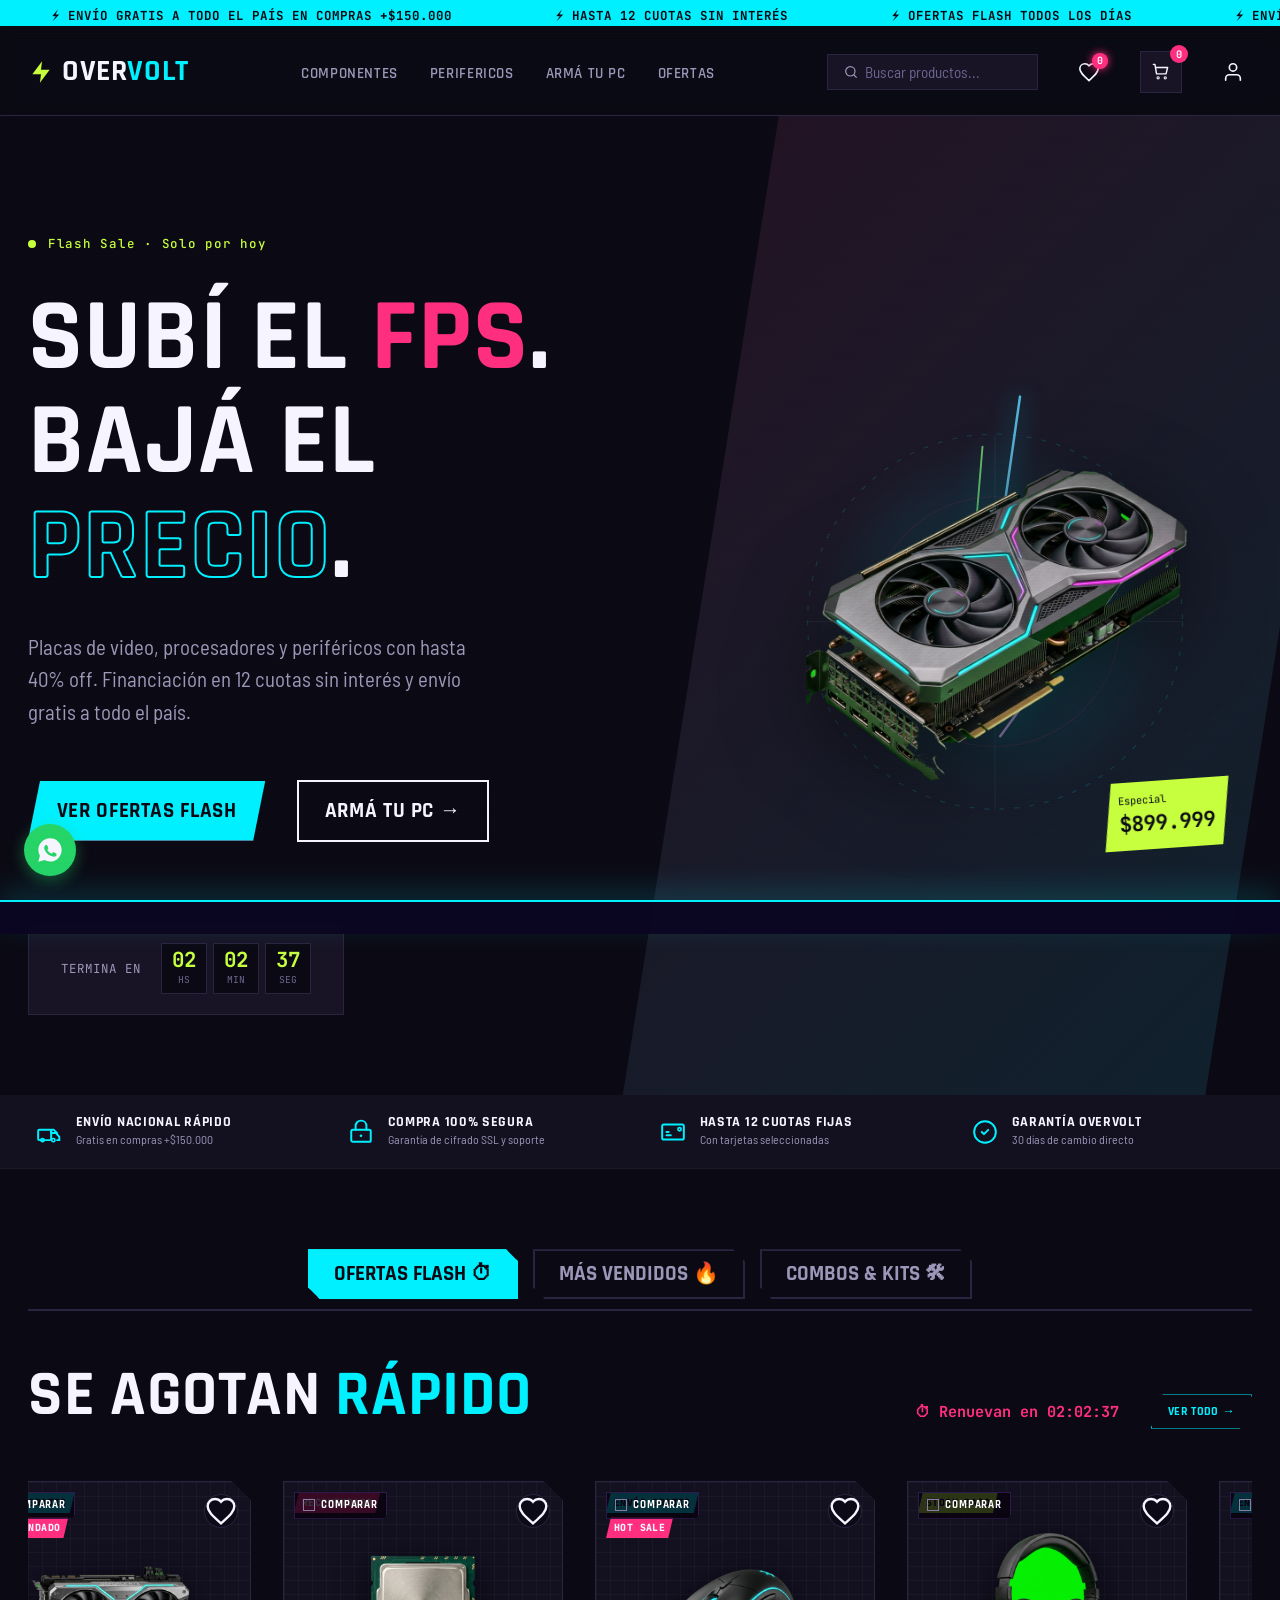
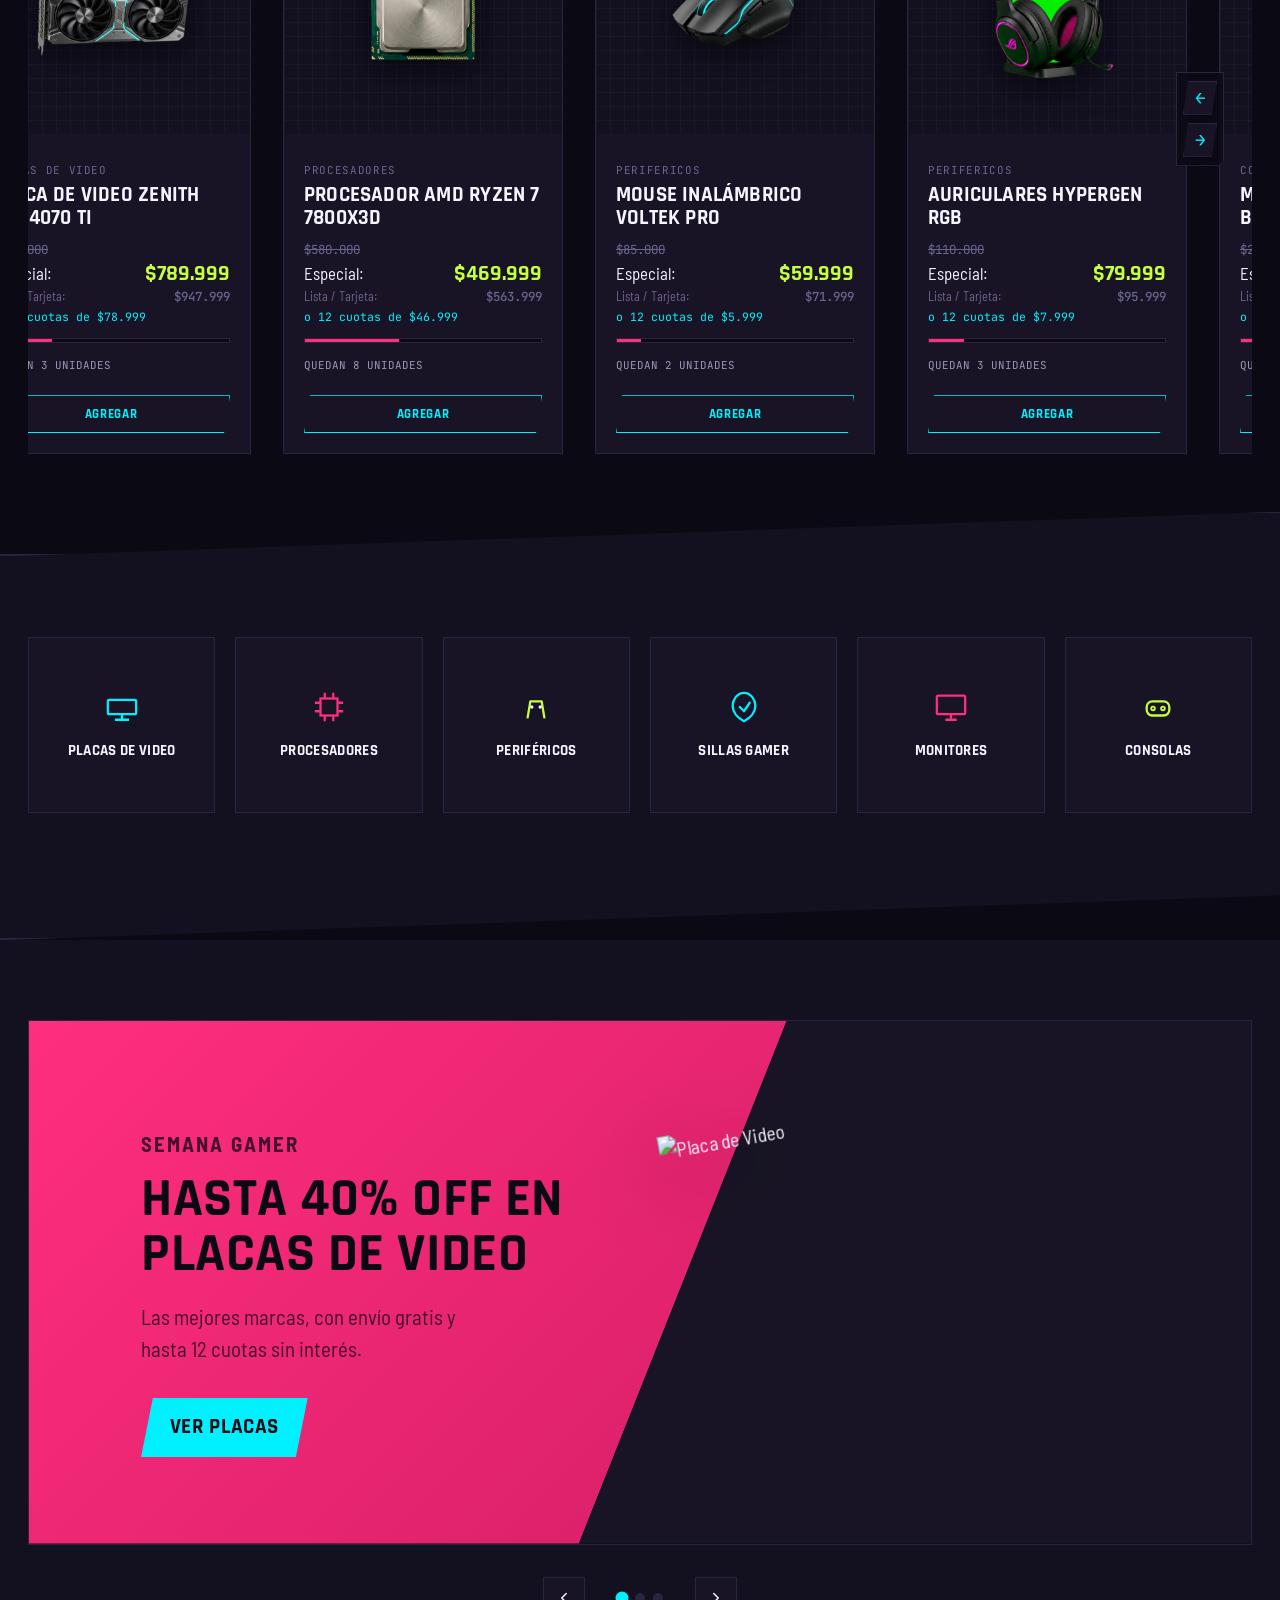
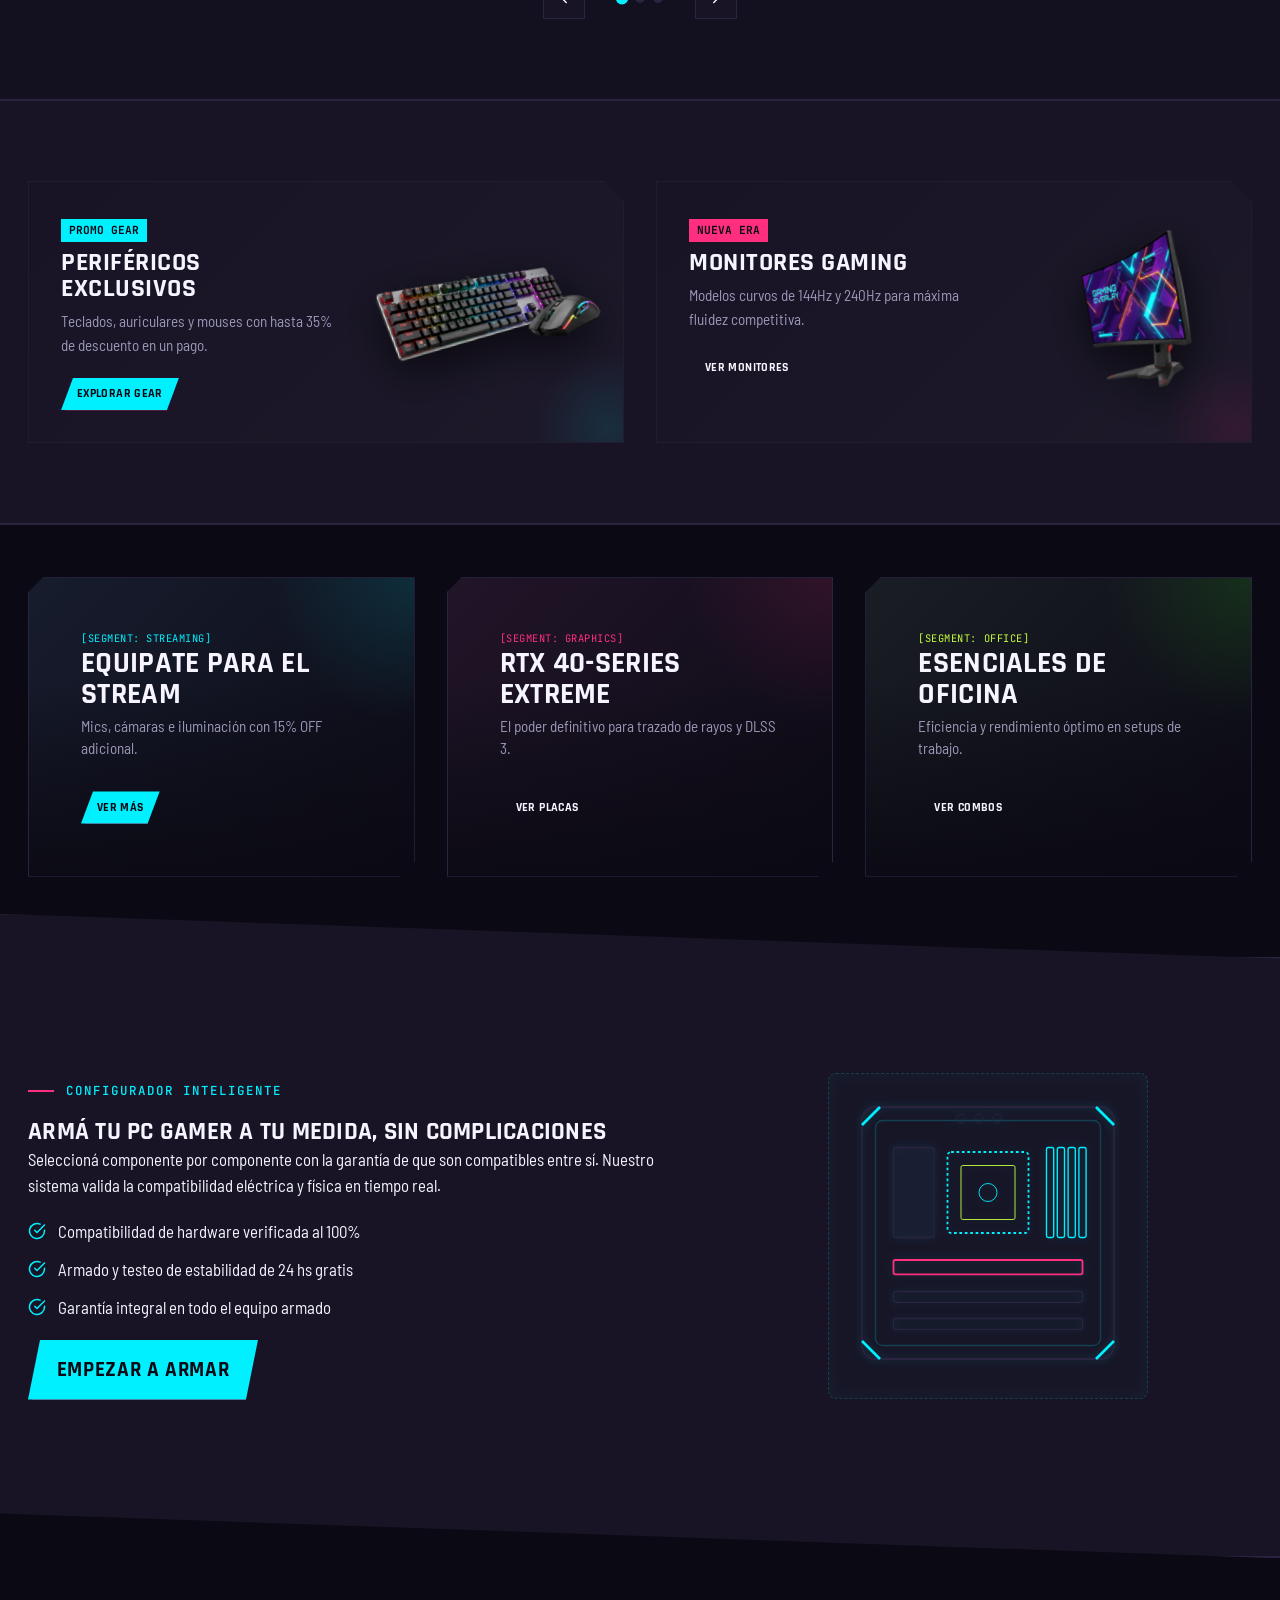
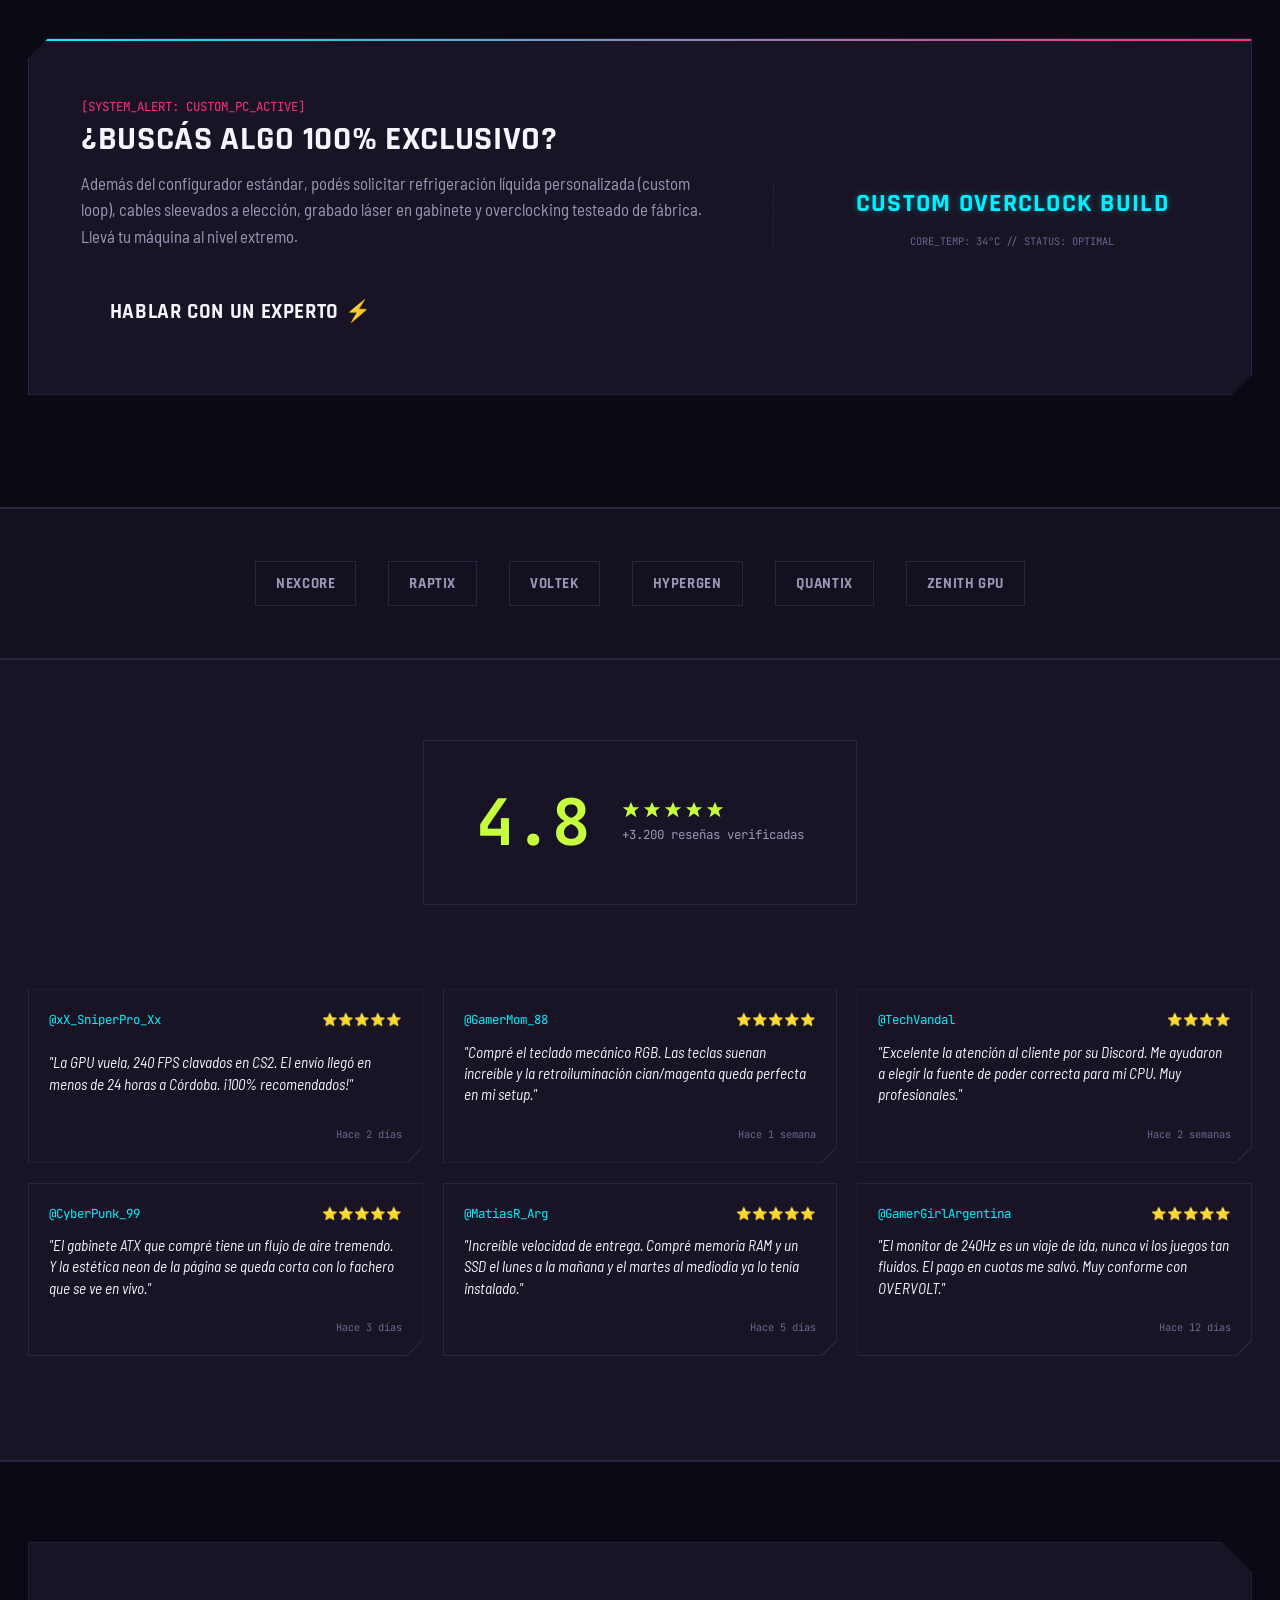
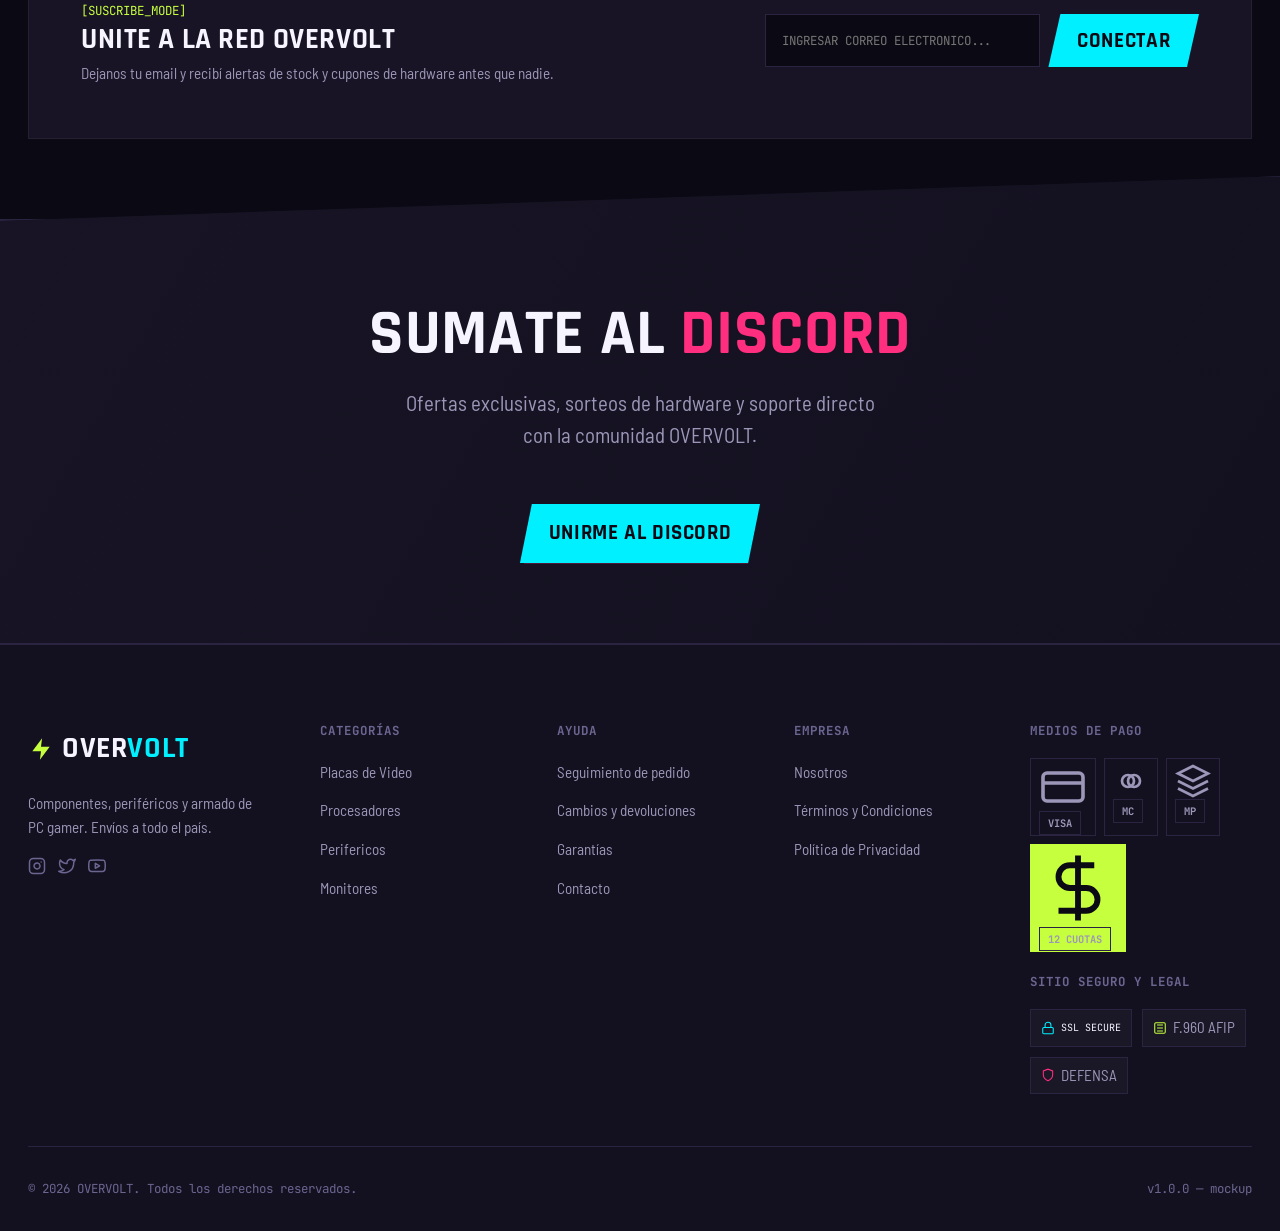
==== commit ba966469: "Fix script loading order in HTML files" ====
--- a/index.html
+++ b/index.html
@@ -1400,6 +1400,6 @@
     </div>
   </div>
 
-  <script src="js/script.js"></script>
+  <script src="js/script.js" defer></script>
 </body>
 </html>
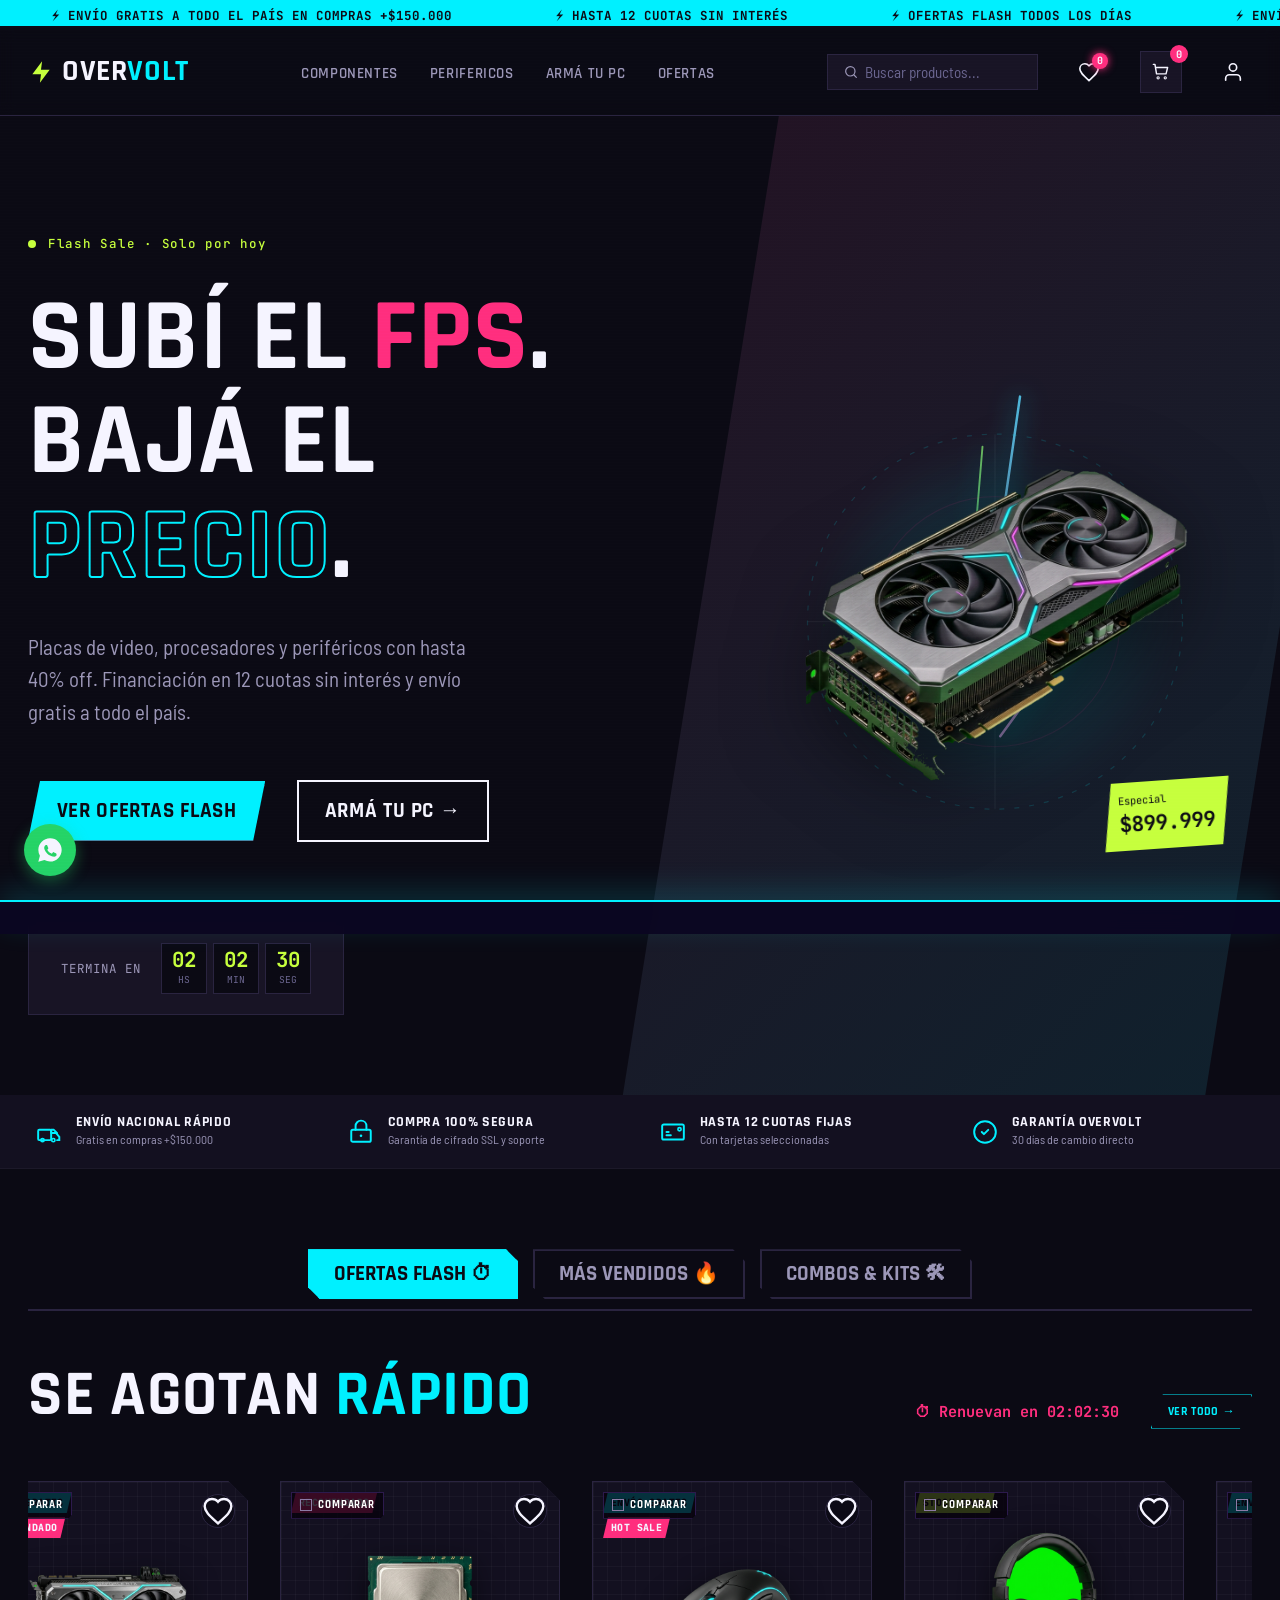
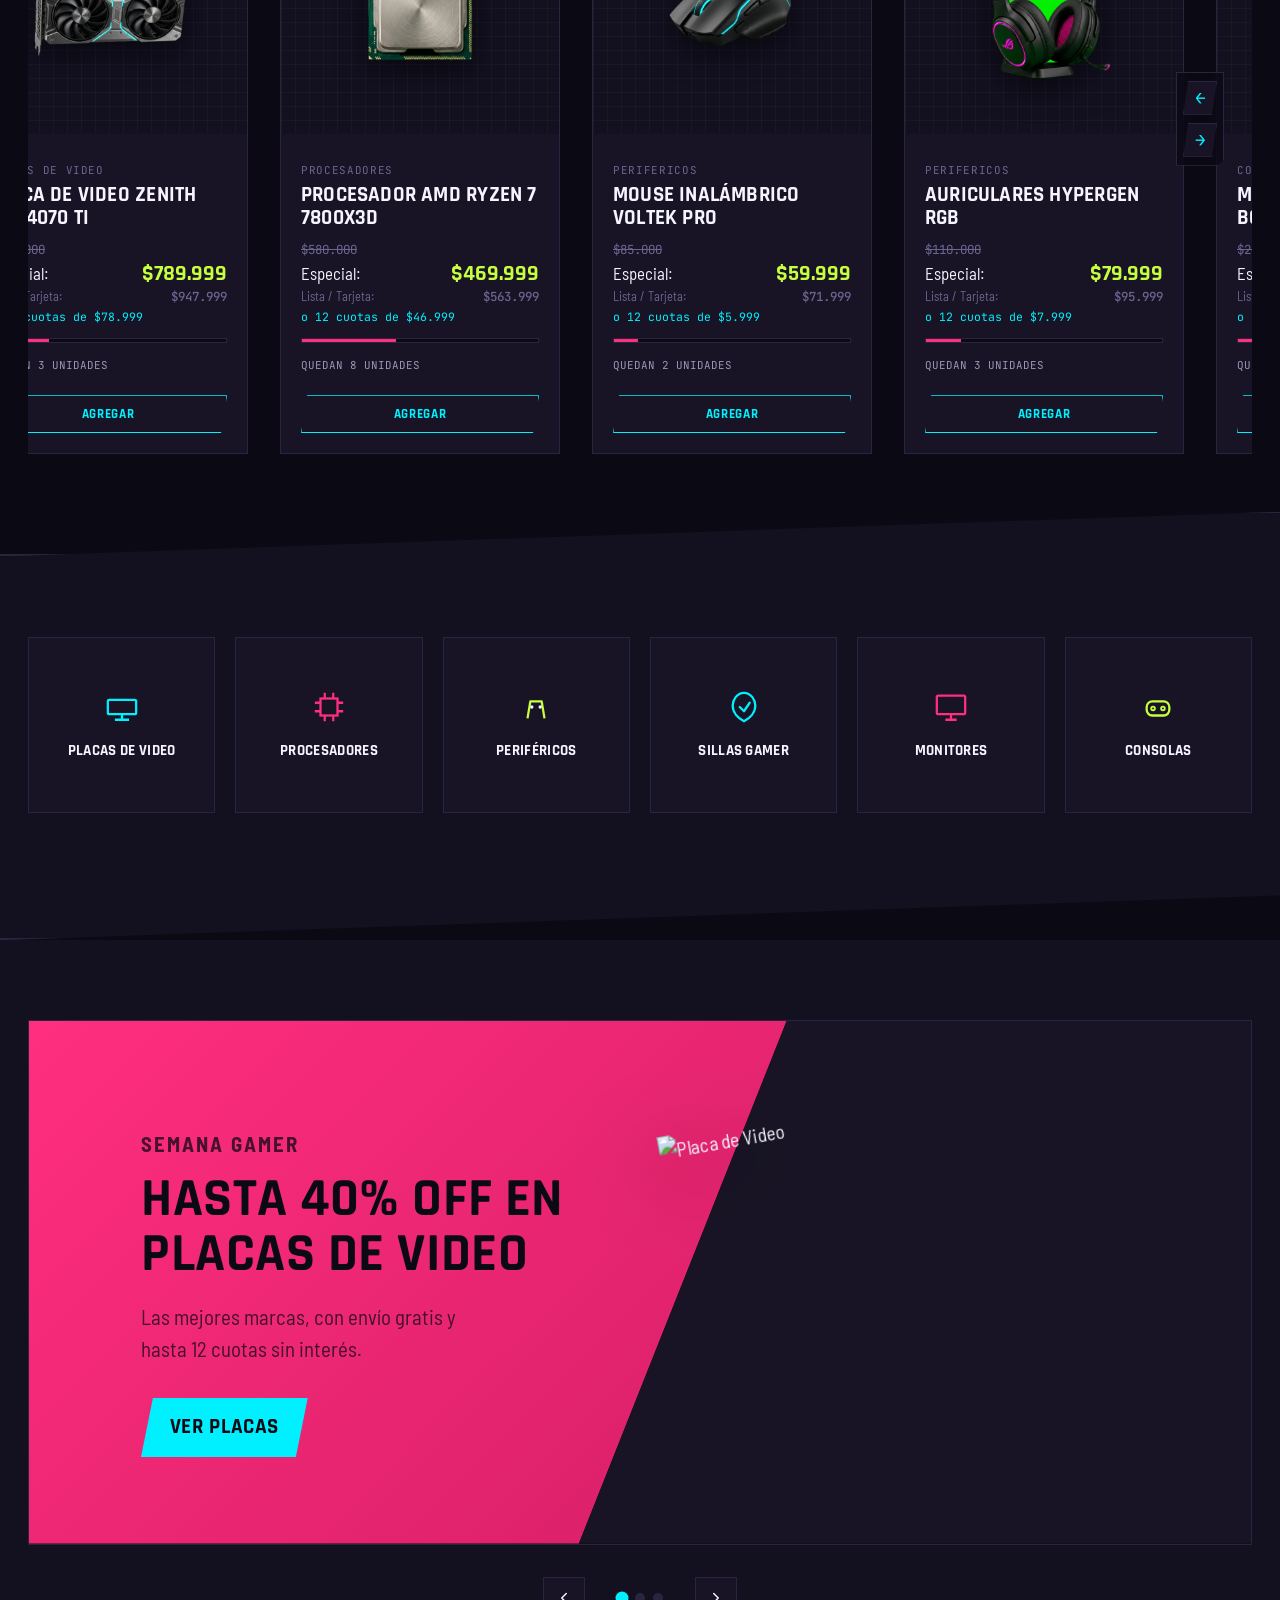
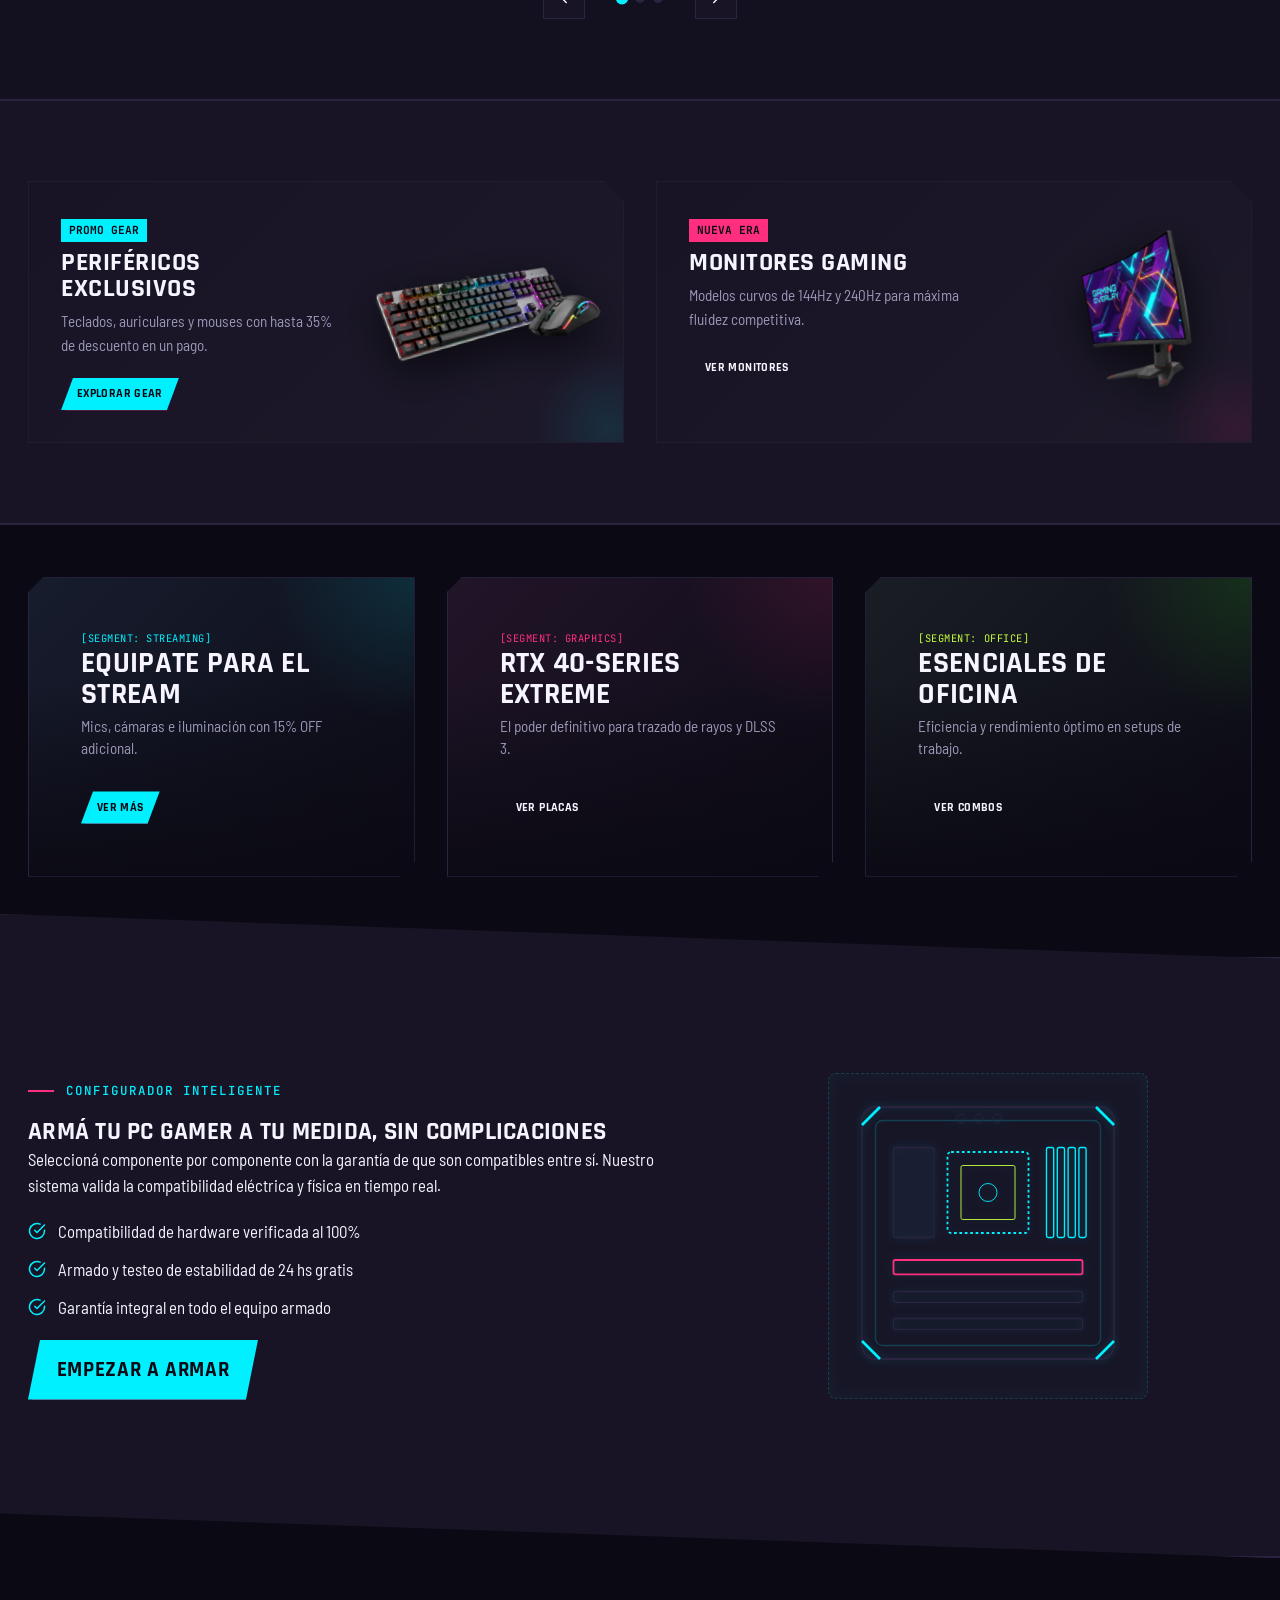
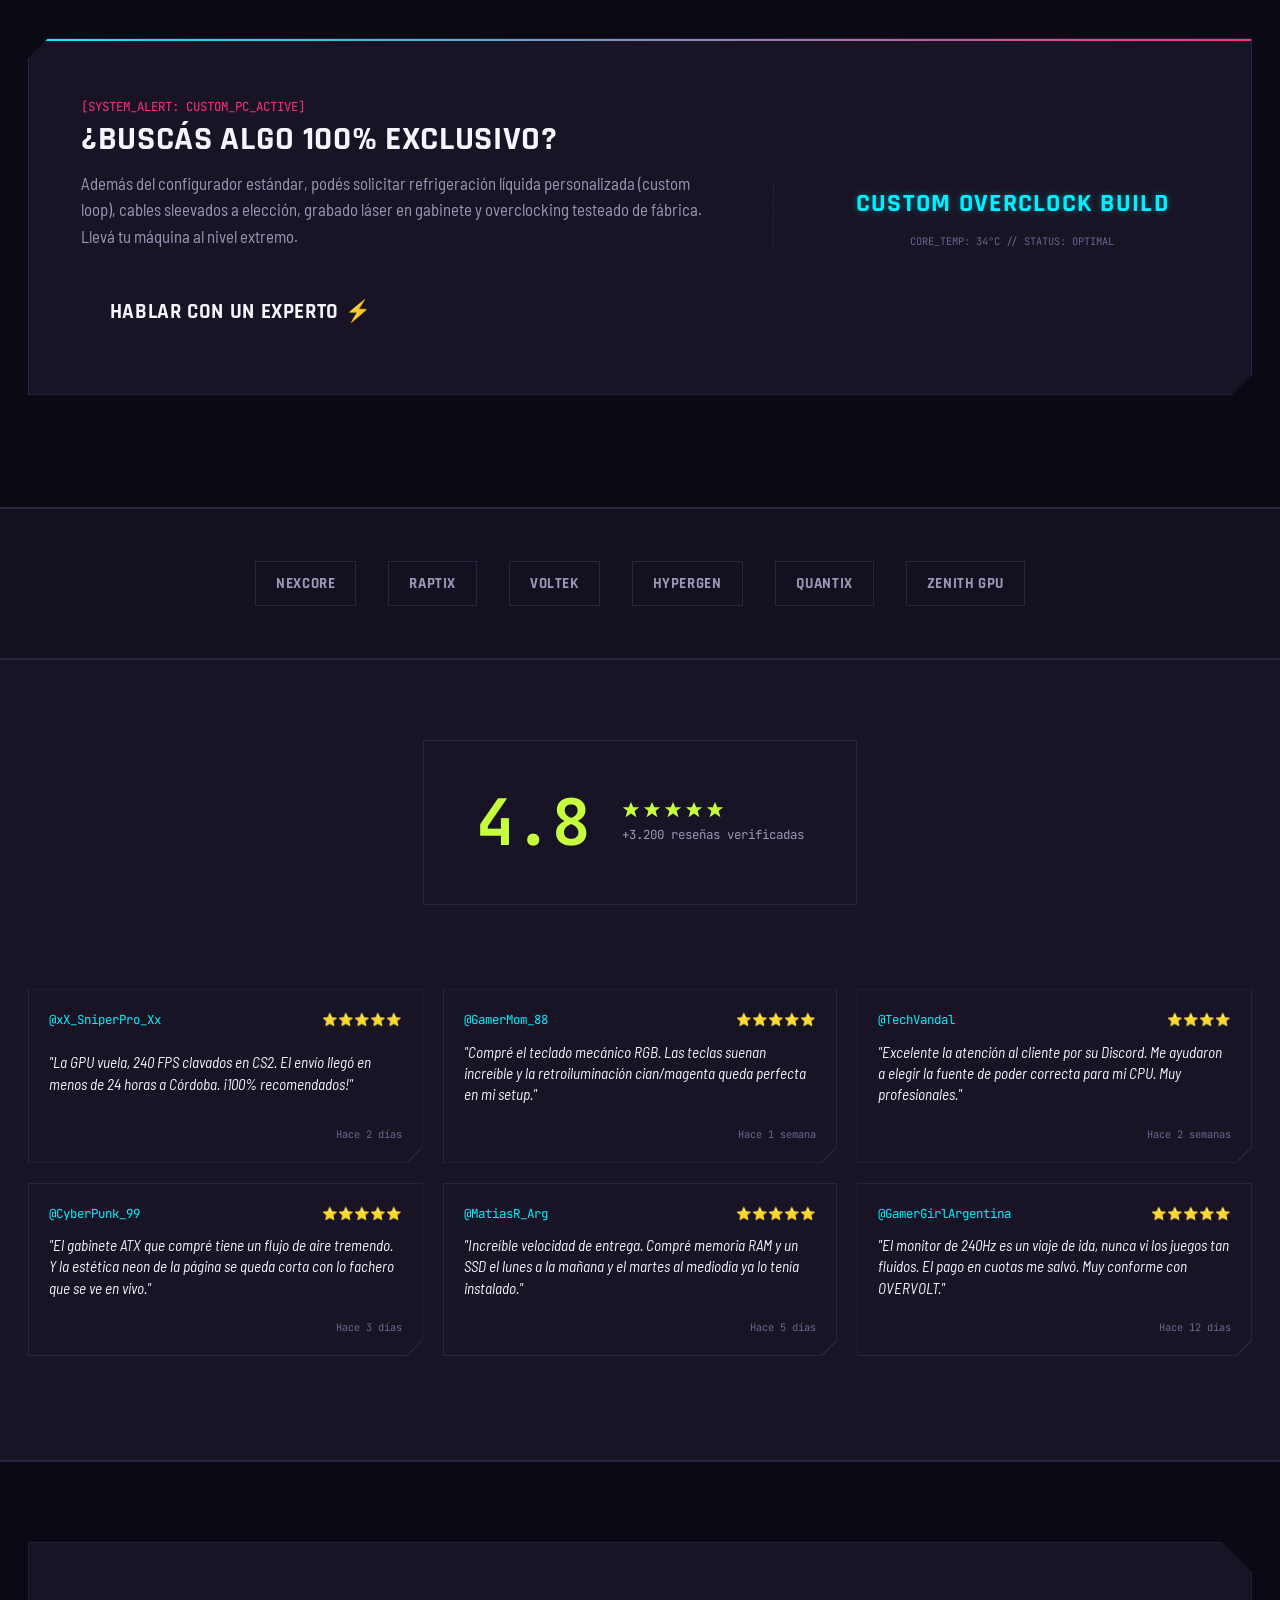
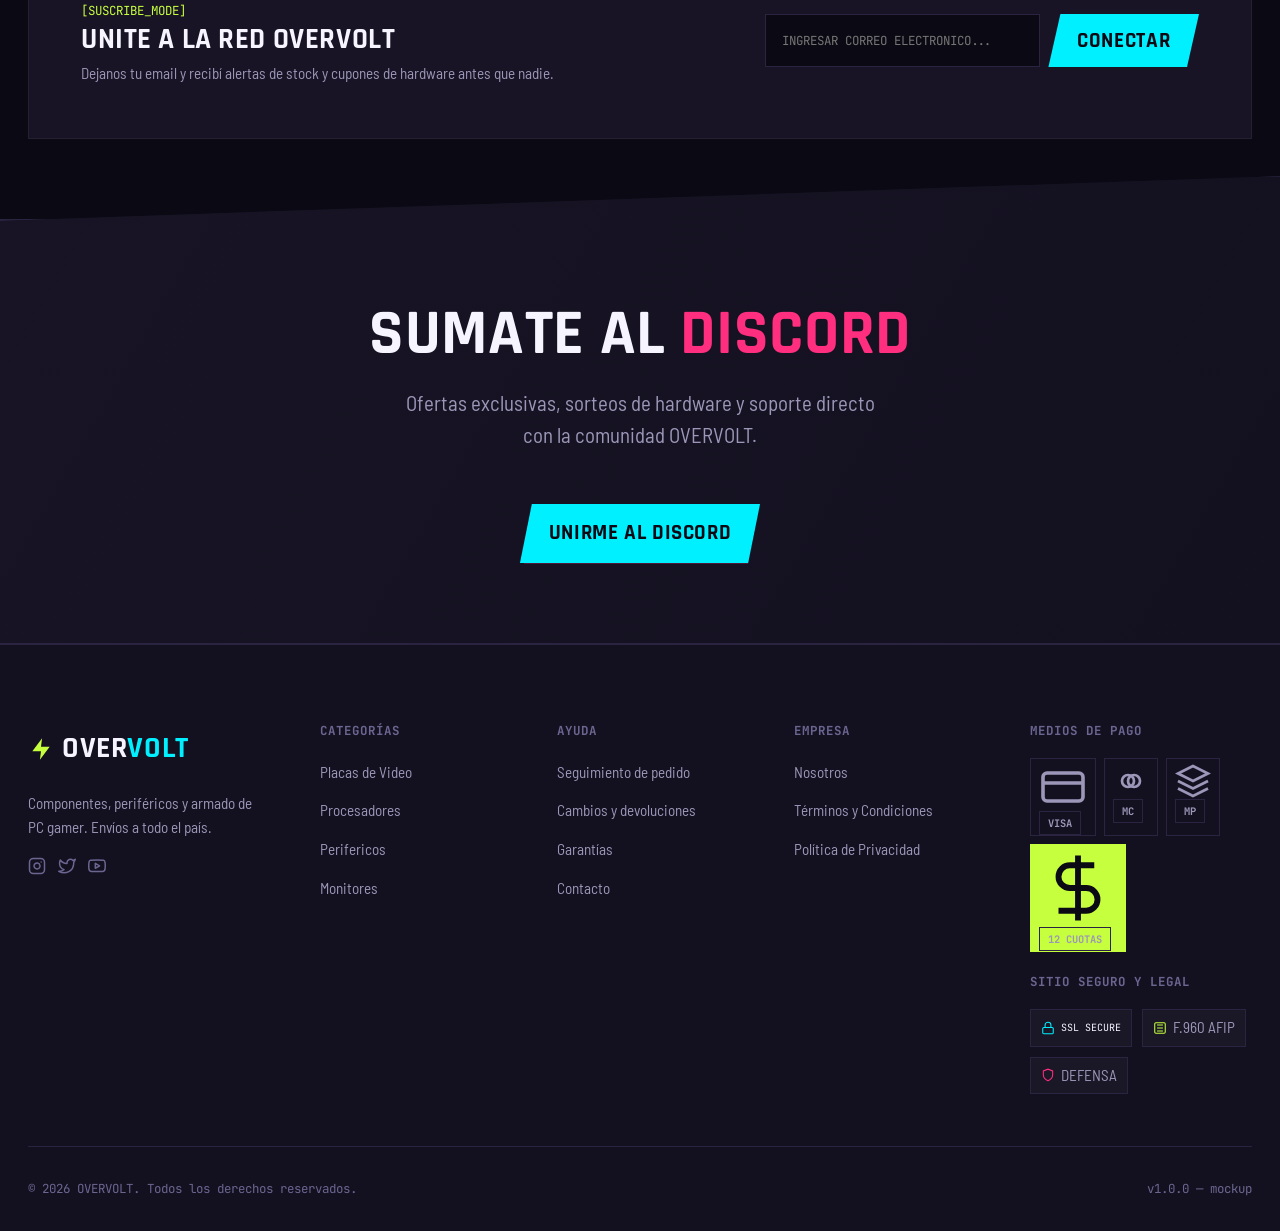
==== commit b03196ad: "refactor: migrate PC Component Comparator to 100% client-side standalone plugin" ====
--- a/index.html
+++ b/index.html
@@ -11,8 +11,9 @@
   <link href="https://fonts.googleapis.com/css2?family=Rajdhani:wght@600;700;800&family=Barlow+Semi+Condensed:wght@400;500;600&family=JetBrains+Mono:wght@400;500;700&display=swap" rel="stylesheet" />
 
   <link rel="stylesheet" href="css/styles.css" />
-  <link rel="stylesheet" href="component-comparator/frontend/component-comparator.css" />
-  <script src="component-comparator/frontend/component-comparator.js" defer></script>
+  <link rel="stylesheet" href="component-comparator/component-comparator.css" />
+  <script src="component-comparator/compatibility-engine.js" defer></script>
+  <script src="component-comparator/component-comparator-ui.js" defer></script>
 </head>
 <body>
 
--- a/component-comparator/component-comparator.css
+++ b/component-comparator/component-comparator.css
@@ -0,0 +1,808 @@
+/**
+ * PC Component Comparator Plugin - Cyberpunk Stylesheet
+ * Fully customizable via --cc-* CSS Custom Properties
+ */
+
+:root {
+  /* Default Theme Tokens aligned with OVERVOLT design system */
+  --cc-bg-dark: #07020d;
+  --cc-bg-panel: #110722;
+  --cc-border: #2c1a4d;
+  --cc-line: rgba(147, 51, 234, 0.25);
+  --cc-primary: #00f0ff;       /* Cyan */
+  --cc-secondary: #ff0055;     /* Magenta */
+  --cc-warning: #a3ff12;       /* Lime/Greenish-yellow */
+  --cc-text: #e0d7f5;
+  --cc-text-muted: #8c7ba6;
+  --cc-font-display: "Rajdhani", sans-serif;
+  --cc-font-sans: "Barlow Semi Condensed", sans-serif;
+  --cc-font-mono: "JetBrains Mono", monospace;
+  --cc-transition: 0.3s cubic-bezier(0.16, 1, 0.3, 1);
+}
+
+/* Toast Container & Notification */
+#cc-toast-container {
+  position: fixed;
+  top: 20px;
+  right: 20px;
+  z-index: 10000;
+  display: flex;
+  flex-direction: column;
+  gap: 10px;
+  pointer-events: none;
+}
+
+.cc-toast {
+  background: var(--cc-bg-panel);
+  border: 1px solid var(--cc-secondary);
+  color: var(--cc-text);
+  font-family: var(--cc-font-sans);
+  font-weight: 600;
+  font-size: 14px;
+  letter-spacing: 0.05em;
+  padding: 12px 20px;
+  display: flex;
+  align-items: center;
+  gap: 12px;
+  box-shadow: 0 0 20px rgba(255, 0, 85, 0.15);
+  position: relative;
+  overflow: hidden;
+  clip-path: polygon(0 0, 100% 0, 100% calc(100% - 8px), calc(100% - 8px) 100%, 0 100%);
+  transform: translateX(120%);
+  transition: transform 0.35s cubic-bezier(0.175, 0.885, 0.32, 1.275);
+}
+
+.cc-toast.visible {
+  transform: translateX(0);
+}
+
+.cc-toast-decor {
+  width: 4px;
+  height: 100%;
+  background: var(--cc-secondary);
+  position: absolute;
+  left: 0;
+  top: 0;
+}
+
+/* Custom Checkbox on Product Cards */
+.cc-compare-checkbox {
+  position: absolute;
+  top: 10px;
+  left: 10px;
+  z-index: 20;
+  display: flex;
+  align-items: center;
+  gap: 6px;
+  cursor: pointer;
+  user-select: none;
+  font-family: var(--cc-font-display);
+  font-weight: 700;
+  font-size: 11px;
+  letter-spacing: 0.08em;
+  color: #fff;
+  background: rgba(7, 2, 13, 0.8);
+  padding: 4px 8px;
+  border: 1px solid var(--cc-border);
+  clip-path: polygon(0 0, 100% 0, 100% calc(100% - 4px), calc(100% - 4px) 100%, 0 100%);
+  transition: var(--cc-transition);
+}
+
+.cc-compare-checkbox:hover {
+  border-color: var(--cc-primary);
+  box-shadow: 0 0 8px rgba(0, 240, 255, 0.25);
+}
+
+.cc-compare-checkbox-input {
+  display: none;
+}
+
+.cc-compare-checkbox-box {
+  width: 12px;
+  height: 12px;
+  border: 1px solid var(--cc-text-muted);
+  display: inline-block;
+  position: relative;
+  transition: var(--cc-transition);
+}
+
+.cc-compare-checkbox-input:checked + .cc-compare-checkbox-box {
+  background: var(--cc-primary);
+  border-color: var(--cc-primary);
+}
+
+.cc-compare-checkbox-input:checked + .cc-compare-checkbox-box::after {
+  content: "";
+  position: absolute;
+  top: 2px;
+  left: 4px;
+  width: 3px;
+  height: 6px;
+  border: solid var(--cc-bg-dark);
+  border-width: 0 2px 2px 0;
+  transform: rotate(45deg);
+}
+
+.cc-compare-checkbox-input:checked ~ .cc-compare-checkbox {
+  border-color: var(--cc-primary);
+}
+
+/* Floating Bottom Bar */
+.cc-floating-bar {
+  position: fixed;
+  bottom: 0;
+  left: 0;
+  width: 100%;
+  z-index: 990;
+  background: rgba(11, 7, 34, 0.95);
+  border-top: 2px solid var(--cc-primary);
+  box-shadow: 0 -10px 30px rgba(0, 240, 255, 0.15);
+  backdrop-filter: blur(8px);
+  padding: 16px 24px;
+  transform: translateY(100%);
+  transition: transform 0.4s cubic-bezier(0.16, 1, 0.3, 1);
+  box-sizing: border-box;
+}
+
+.cc-floating-bar.visible {
+  transform: translateY(0);
+}
+
+.cc-bar-content {
+  max-width: 1300px;
+  margin: 0 auto;
+  display: flex;
+  justify-content: space-between;
+  align-items: center;
+  flex-wrap: wrap;
+  gap: 16px;
+}
+
+.cc-bar-left {
+  display: flex;
+  align-items: center;
+  gap: 24px;
+  flex-wrap: wrap;
+}
+
+.cc-bar-title {
+  font-family: var(--cc-font-display);
+  font-weight: 800;
+  font-size: 18px;
+  letter-spacing: 0.1em;
+  color: #fff;
+}
+
+.cc-glow-text {
+  color: var(--cc-primary);
+  text-shadow: 0 0 10px rgba(0, 240, 255, 0.5);
+}
+
+.cc-bar-items {
+  display: flex;
+  gap: 12px;
+}
+
+.cc-bar-item {
+  position: relative;
+  width: 50px;
+  height: 50px;
+  background: var(--cc-bg-dark);
+  border: 1px solid var(--cc-border);
+  padding: 4px;
+  display: flex;
+  align-items: center;
+  justify-content: center;
+  transition: var(--cc-transition);
+}
+
+.cc-bar-item:hover {
+  border-color: var(--cc-primary);
+}
+
+.cc-bar-img {
+  max-width: 100%;
+  max-height: 100%;
+  object-fit: contain;
+}
+
+.cc-bar-name {
+  display: none; /* Accessible title fallback */
+}
+
+.cc-bar-remove-btn {
+  position: absolute;
+  top: -6px;
+  right: -6px;
+  width: 18px;
+  height: 18px;
+  background: var(--cc-secondary);
+  border: none;
+  color: #fff;
+  font-size: 12px;
+  font-weight: 700;
+  display: flex;
+  align-items: center;
+  justify-content: center;
+  cursor: pointer;
+  border-radius: 50%;
+  box-shadow: 0 0 5px rgba(255, 0, 85, 0.5);
+  transition: var(--cc-transition);
+}
+
+.cc-bar-remove-btn:hover {
+  transform: scale(1.15);
+  background: #ff3377;
+}
+
+.cc-bar-right {
+  display: flex;
+  align-items: center;
+  gap: 16px;
+}
+
+/* Cyber Button style */
+.cc-btn-cyber {
+  background: transparent;
+  border: 1px solid var(--cc-primary);
+  color: #fff;
+  padding: 2px;
+  cursor: pointer;
+  position: relative;
+  font-family: var(--cc-font-display);
+  font-weight: 800;
+  font-size: 14px;
+  letter-spacing: 0.1em;
+  text-transform: uppercase;
+  transition: var(--cc-transition);
+}
+
+.cc-btn-cyber span {
+  display: block;
+  background: var(--cc-primary);
+  color: var(--cc-bg-dark);
+  padding: 10px 24px;
+  transition: var(--cc-transition);
+  clip-path: polygon(0 0, 100% 0, 100% calc(100% - 8px), calc(100% - 8px) 100%, 0 100%);
+}
+
+.cc-btn-cyber:hover {
+  box-shadow: 0 0 15px rgba(0, 240, 255, 0.4);
+}
+
+.cc-btn-cyber:hover span {
+  background: #fff;
+}
+
+.cc-bar-clear-btn {
+  background: transparent;
+  border: 1px solid var(--cc-border);
+  color: var(--cc-text-muted);
+  font-family: var(--cc-font-display);
+  font-weight: 700;
+  font-size: 13px;
+  padding: 11px 20px;
+  cursor: pointer;
+  transition: var(--cc-transition);
+  clip-path: polygon(0 0, 100% 0, 100% calc(100% - 6px), calc(100% - 6px) 100%, 0 100%);
+}
+
+.cc-bar-clear-btn:hover {
+  color: #fff;
+  border-color: var(--cc-text-muted);
+}
+
+/* Modal Overlay & Backdrop */
+.cc-modal-backdrop {
+  position: fixed;
+  top: 0;
+  left: 0;
+  width: 100%;
+  height: 100%;
+  background: rgba(7, 2, 13, 0.85);
+  z-index: 1000;
+  opacity: 0;
+  pointer-events: none;
+  transition: opacity 0.3s ease;
+  backdrop-filter: blur(4px);
+}
+
+.cc-modal-backdrop.visible {
+  opacity: 1;
+  pointer-events: auto;
+}
+
+.cc-compare-modal {
+  position: fixed;
+  top: 50%;
+  left: 50%;
+  transform: translate(-50%, -45%);
+  width: 90%;
+  max-width: 1050px;
+  max-height: 85vh;
+  background: var(--cc-bg-panel);
+  border: 2px solid var(--cc-border);
+  box-shadow: 0 0 40px rgba(147, 51, 234, 0.3);
+  z-index: 1001;
+  opacity: 0;
+  pointer-events: none;
+  display: flex;
+  flex-direction: column;
+  transition: transform 0.4s cubic-bezier(0.16, 1, 0.3, 1), opacity 0.3s ease;
+  clip-path: polygon(0 0, calc(100% - 24px) 0, 100% 24px, 100% 100%, 24% 100%, 0 100%);
+  box-sizing: border-box;
+}
+
+.cc-compare-modal.visible {
+  opacity: 1;
+  pointer-events: auto;
+  transform: translate(-50%, -50%);
+}
+
+.cc-modal-header {
+  padding: 20px 24px;
+  border-bottom: 1px solid var(--cc-line);
+  display: flex;
+  justify-content: space-between;
+  align-items: center;
+}
+
+.cc-modal-header h2 {
+  margin: 0;
+  font-family: var(--cc-font-display);
+  font-weight: 900;
+  font-size: 20px;
+  letter-spacing: 0.1em;
+}
+
+.cc-modal-close {
+  background: transparent;
+  border: none;
+  color: var(--cc-text-muted);
+  font-size: 28px;
+  cursor: pointer;
+  transition: var(--cc-transition);
+  line-height: 1;
+}
+
+.cc-modal-close:hover {
+  color: var(--cc-secondary);
+}
+
+.cc-modal-body {
+  padding: 24px;
+  overflow-y: auto;
+  flex-grow: 1;
+  display: flex;
+  flex-direction: column;
+  gap: 24px;
+}
+
+/* Custom Scrollbar for Modal Body */
+.cc-modal-body::-webkit-scrollbar {
+  width: 6px;
+}
+.cc-modal-body::-webkit-scrollbar-track {
+  background: var(--cc-bg-dark);
+}
+.cc-modal-body::-webkit-scrollbar-thumb {
+  background: var(--cc-border);
+  border-radius: 3px;
+}
+.cc-modal-body::-webkit-scrollbar-thumb:hover {
+  background: var(--cc-primary);
+}
+
+/* Loading state spinner */
+.cc-modal-loading {
+  padding: 80px 24px;
+  display: flex;
+  flex-direction: column;
+  align-items: center;
+  justify-content: center;
+  gap: 20px;
+}
+
+.cc-hud-spinner {
+  width: 50px;
+  height: 50px;
+  border: 3px solid rgba(0, 240, 255, 0.1);
+  border-top-color: var(--cc-primary);
+  border-radius: 50%;
+  animation: cc-spin 1s linear infinite;
+}
+
+.cc-hud-loading-text {
+  font-family: var(--cc-font-mono);
+  font-size: 13px;
+  letter-spacing: 0.2em;
+  color: var(--cc-primary);
+}
+
+.cc-blink-dot {
+  animation: cc-blink 1.4s infinite both;
+}
+
+@keyframes cc-spin {
+  to { transform: rotate(360deg); }
+}
+
+@keyframes cc-blink {
+  0% { opacity: .2; }
+  20% { opacity: 1; }
+  100% { opacity: .2; }
+}
+
+/* Error styling */
+.cc-error-container {
+  text-align: center;
+  padding: 40px 0;
+  display: flex;
+  flex-direction: column;
+  align-items: center;
+  gap: 16px;
+}
+
+.cc-error-title {
+  color: var(--cc-secondary);
+  font-family: var(--cc-font-display);
+  font-weight: 800;
+  font-size: 20px;
+  letter-spacing: 0.1em;
+}
+
+.cc-error-desc {
+  color: var(--cc-text-muted);
+  max-width: 400px;
+  margin: 0 auto;
+  font-family: var(--cc-font-sans);
+}
+
+/* Compatibility Banner inside Modal */
+.cc-compat-banner {
+  padding: 14px 20px;
+  font-family: var(--cc-font-display);
+  font-weight: 800;
+  font-size: 16px;
+  letter-spacing: 0.12em;
+  color: var(--cc-bg-dark);
+  position: relative;
+  overflow: hidden;
+  clip-path: polygon(0 0, 100% 0, 98% 100%, 0 100%);
+}
+
+.cc-banner-compatible {
+  background: var(--cc-primary);
+  box-shadow: 0 0 15px rgba(0, 240, 255, 0.2);
+}
+
+.cc-banner-warning {
+  background: var(--cc-warning);
+  box-shadow: 0 0 15px rgba(163, 255, 18, 0.2);
+}
+
+.cc-banner-incompatible {
+  background: var(--cc-secondary);
+  box-shadow: 0 0 15px rgba(255, 0, 85, 0.2);
+  color: #fff;
+}
+
+.cc-banner-unevaluable {
+  background: var(--cc-text-muted);
+  color: var(--cc-bg-dark);
+}
+
+/* Spec Table styling */
+.cc-table-wrapper {
+  overflow-x: auto;
+  border: 1px solid var(--cc-border);
+  background: var(--cc-bg-dark);
+}
+
+.cc-table-wrapper::-webkit-scrollbar {
+  height: 6px;
+}
+.cc-table-wrapper::-webkit-scrollbar-track {
+  background: var(--cc-bg-dark);
+}
+.cc-table-wrapper::-webkit-scrollbar-thumb {
+  background: var(--cc-border);
+}
+.cc-table-wrapper::-webkit-scrollbar-thumb:hover {
+  background: var(--cc-primary);
+}
+
+.cc-compare-table {
+  width: 100%;
+  border-collapse: collapse;
+  text-align: left;
+  font-family: var(--cc-font-sans);
+  color: var(--cc-text);
+  font-size: 14px;
+}
+
+.cc-compare-table th, 
+.cc-compare-table td {
+  padding: 14px 18px;
+  border-right: 1px solid var(--cc-border);
+  border-bottom: 1px solid var(--cc-border);
+  min-width: 180px;
+}
+
+.cc-compare-table th:first-child,
+.cc-compare-table td:first-child {
+  min-width: 150px;
+  background: rgba(147, 51, 234, 0.05);
+}
+
+.cc-compare-table tr:hover td {
+  background: rgba(255, 255, 255, 0.02);
+}
+
+.cc-th-item {
+  display: flex;
+  flex-direction: column;
+  align-items: center;
+  gap: 10px;
+  text-align: center;
+}
+
+.cc-table-img {
+  width: 80px;
+  height: 80px;
+  object-fit: contain;
+  background: var(--cc-bg-panel);
+  border: 1px solid var(--cc-border);
+  padding: 4px;
+}
+
+.cc-th-name {
+  font-family: var(--cc-font-display);
+  font-weight: 700;
+  font-size: 14px;
+  color: #fff;
+  max-width: 180px;
+}
+
+.cc-table-remove-btn {
+  background: transparent;
+  border: 1px solid var(--cc-secondary);
+  color: var(--cc-secondary);
+  font-family: var(--cc-font-display);
+  font-weight: 700;
+  font-size: 11px;
+  letter-spacing: 0.05em;
+  padding: 4px 10px;
+  cursor: pointer;
+  transition: var(--cc-transition);
+}
+
+.cc-table-remove-btn:hover {
+  background: var(--cc-secondary);
+  color: #fff;
+  box-shadow: 0 0 10px rgba(255, 0, 85, 0.3);
+}
+
+.cc-td-label {
+  font-family: var(--cc-font-display);
+  font-weight: 700;
+  color: var(--cc-primary);
+  letter-spacing: 0.05em;
+  text-transform: uppercase;
+}
+
+/* Rules list block */
+.cc-compatibility-details {
+  display: flex;
+  flex-direction: column;
+  gap: 14px;
+}
+
+.cc-compatibility-details h3 {
+  margin: 0;
+  font-family: var(--cc-font-display);
+  font-weight: 800;
+  font-size: 15px;
+  letter-spacing: 0.1em;
+}
+
+.cc-rules-list {
+  display: flex;
+  flex-direction: column;
+  gap: 10px;
+}
+
+.cc-rule-item {
+  border-left: 3px solid var(--cc-border);
+  background: rgba(255, 255, 255, 0.01);
+  padding: 12px 16px;
+  display: flex;
+  gap: 14px;
+  align-items: flex-start;
+  font-family: var(--cc-font-sans);
+}
+
+.cc-rule-icon {
+  font-size: 16px;
+  font-weight: bold;
+  line-height: 1;
+  margin-top: 2px;
+}
+
+.cc-rule-info {
+  display: flex;
+  flex-direction: column;
+  gap: 4px;
+}
+
+.cc-rule-title {
+  font-family: var(--cc-font-display);
+  font-weight: 700;
+  font-size: 13px;
+  letter-spacing: 0.05em;
+  color: #fff;
+}
+
+.cc-rule-msg {
+  font-size: 13px;
+  color: var(--cc-text-muted);
+}
+
+/* Rule Colors */
+.cc-rule-compatible {
+  border-left-color: var(--cc-primary);
+}
+.cc-rule-compatible .cc-rule-icon {
+  color: var(--cc-primary);
+}
+
+.cc-rule-warning {
+  border-left-color: var(--cc-warning);
+}
+.cc-rule-warning .cc-rule-icon {
+  color: var(--cc-warning);
+}
+
+.cc-rule-incompatible {
+  border-left-color: var(--cc-secondary);
+}
+.cc-rule-incompatible .cc-rule-icon {
+  color: var(--cc-secondary);
+}
+
+.cc-rule-unevaluable {
+  border-left-color: var(--cc-text-muted);
+}
+.cc-rule-unevaluable .cc-rule-icon {
+  color: var(--cc-text-muted);
+}
+
+.cc-empty-container {
+  display: flex;
+  flex-direction: column;
+  align-items: center;
+  justify-content: center;
+  text-align: center;
+  padding: 40px 20px;
+  background: rgba(7, 2, 13, 0.4);
+  border: 1px dashed var(--cc-border);
+  position: relative;
+  clip-path: polygon(0 0, 100% 0, 100% calc(100% - 15px), calc(100% - 15px) 100%, 0 100%);
+  margin: 10px 0;
+}
+
+.cc-empty-icon {
+  font-size: 48px;
+  color: var(--cc-primary);
+  text-shadow: 0 0 15px rgba(0, 240, 255, 0.6);
+  margin-bottom: 16px;
+  animation: cc-pulse 2s infinite ease-in-out;
+}
+
+@keyframes cc-pulse {
+  0%, 100% { transform: scale(1); filter: drop-shadow(0 0 5px rgba(0, 240, 255, 0.4)); }
+  50% { transform: scale(1.1); filter: drop-shadow(0 0 15px rgba(0, 240, 255, 0.8)); }
+}
+
+.cc-empty-title {
+  font-family: var(--cc-font-display);
+  font-weight: 900;
+  font-size: 22px;
+  letter-spacing: 0.1em;
+  margin: 0 0 12px 0;
+  text-transform: uppercase;
+}
+
+.cc-empty-desc {
+  font-family: var(--cc-font-sans);
+  font-size: 15px;
+  color: var(--cc-text-muted);
+  max-width: 550px;
+  line-height: 1.5;
+  margin: 0 0 24px 0;
+}
+
+.cc-empty-steps {
+  display: flex;
+  flex-direction: column;
+  gap: 12px;
+  align-items: flex-start;
+  margin-bottom: 30px;
+  max-width: 480px;
+  text-align: left;
+}
+
+.cc-empty-step {
+  display: flex;
+  align-items: center;
+  gap: 12px;
+}
+
+.cc-step-num {
+  width: 22px;
+  height: 22px;
+  border-radius: 50%;
+  background: var(--cc-secondary);
+  color: #fff;
+  font-family: var(--cc-font-mono);
+  font-weight: 700;
+  font-size: 12px;
+  display: flex;
+  align-items: center;
+  justify-content: center;
+  box-shadow: 0 0 8px rgba(255, 0, 85, 0.4);
+}
+
+.cc-step-text {
+  font-family: var(--cc-font-sans);
+  font-size: 14px;
+  color: var(--cc-text);
+  font-weight: 500;
+}
+
+.cc-empty-cta-btn {
+  margin-top: 10px;
+}
+
+/* Preferences for accessibility (Reduced Motion) */
+@media (prefers-reduced-motion: reduce) {
+  .cc-toast {
+    transform: none !important;
+    transition: none !important;
+  }
+  .cc-floating-bar {
+    transform: none !important;
+    transition: none !important;
+  }
+  .cc-compare-modal {
+    transform: translate(-50%, -50%) !important;
+    transition: none !important;
+  }
+  .cc-hud-spinner {
+    animation: none !important;
+  }
+  .cc-blink-dot {
+    animation: none !important;
+  }
+}
+
+/* Responsive adjustments */
+@media (max-width: 768px) {
+  .cc-floating-bar {
+    padding: 12px 16px;
+  }
+  .cc-bar-content {
+    justify-content: center;
+  }
+  .cc-compare-modal {
+    width: 95%;
+    max-height: 90vh;
+  }
+  .cc-modal-body {
+    padding: 16px;
+  }
+  .cc-bar-items {
+    max-width: 100%;
+    overflow-x: auto;
+  }
+}
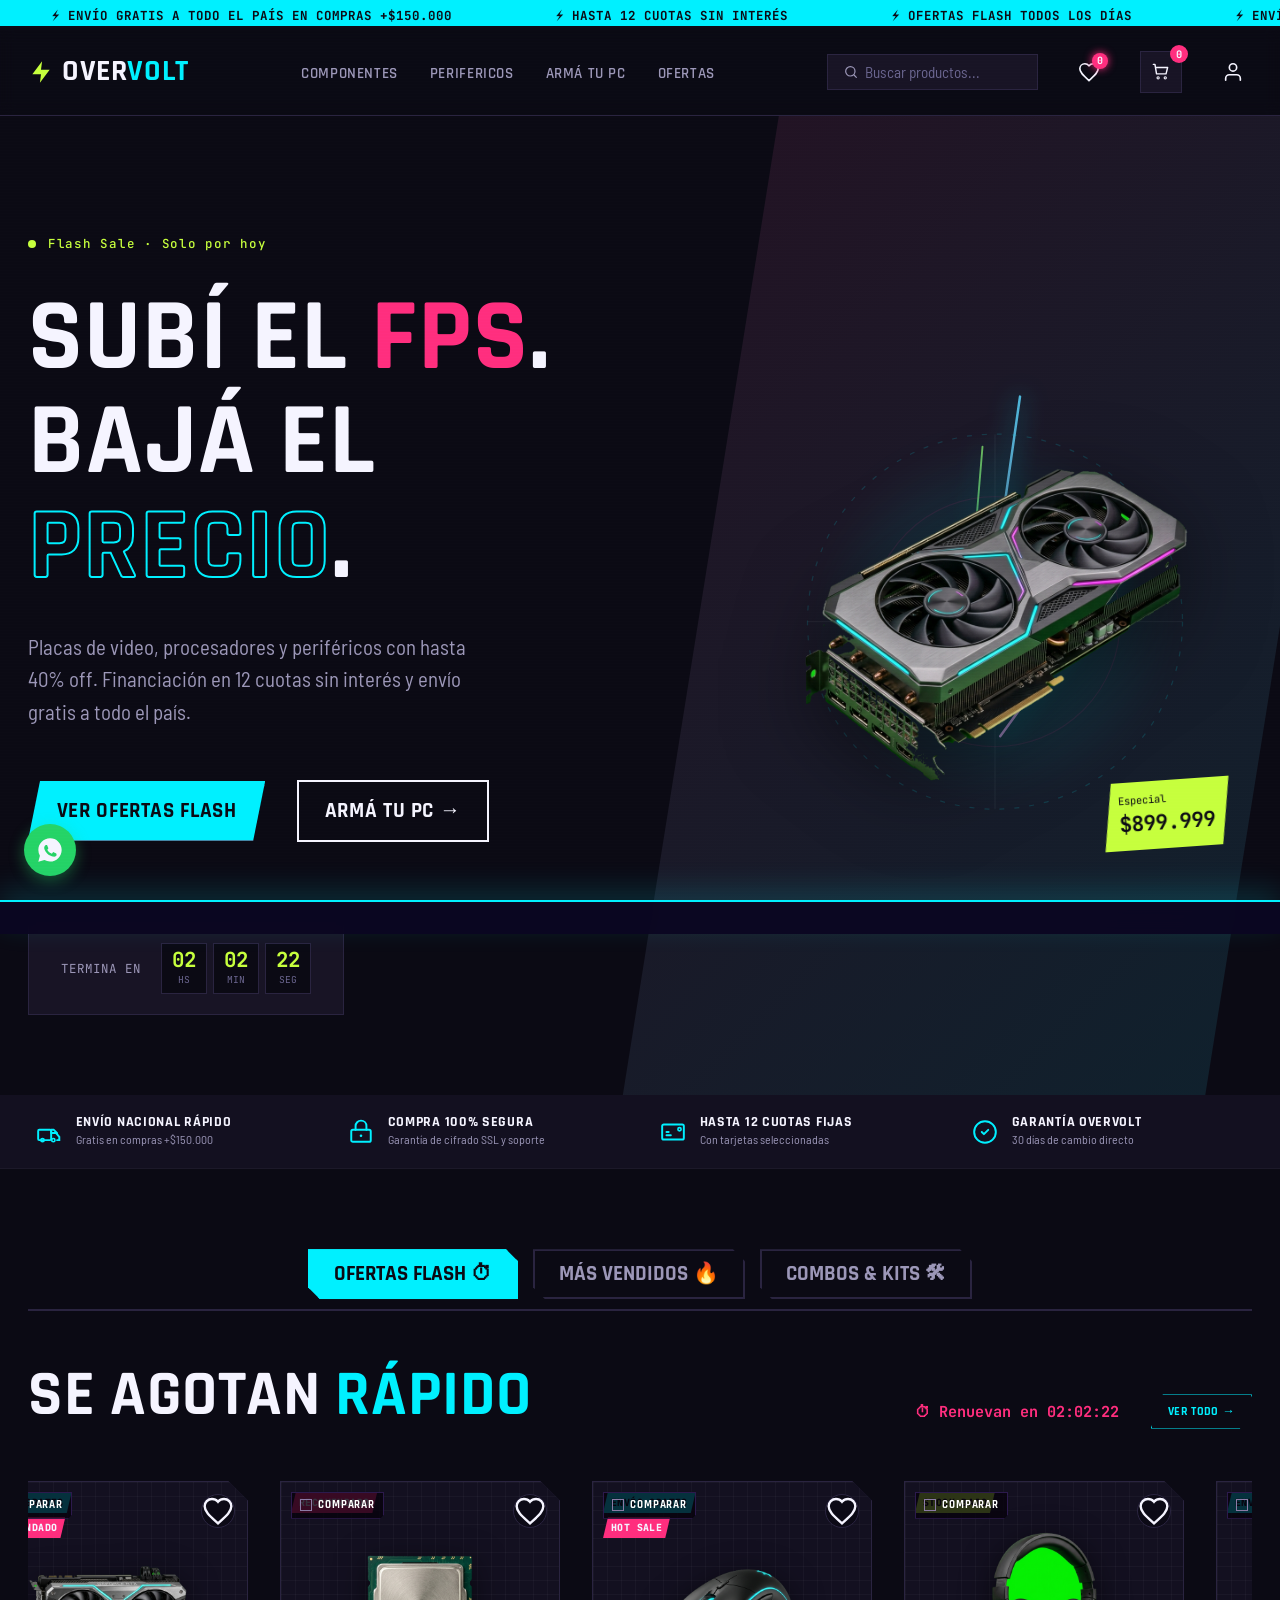
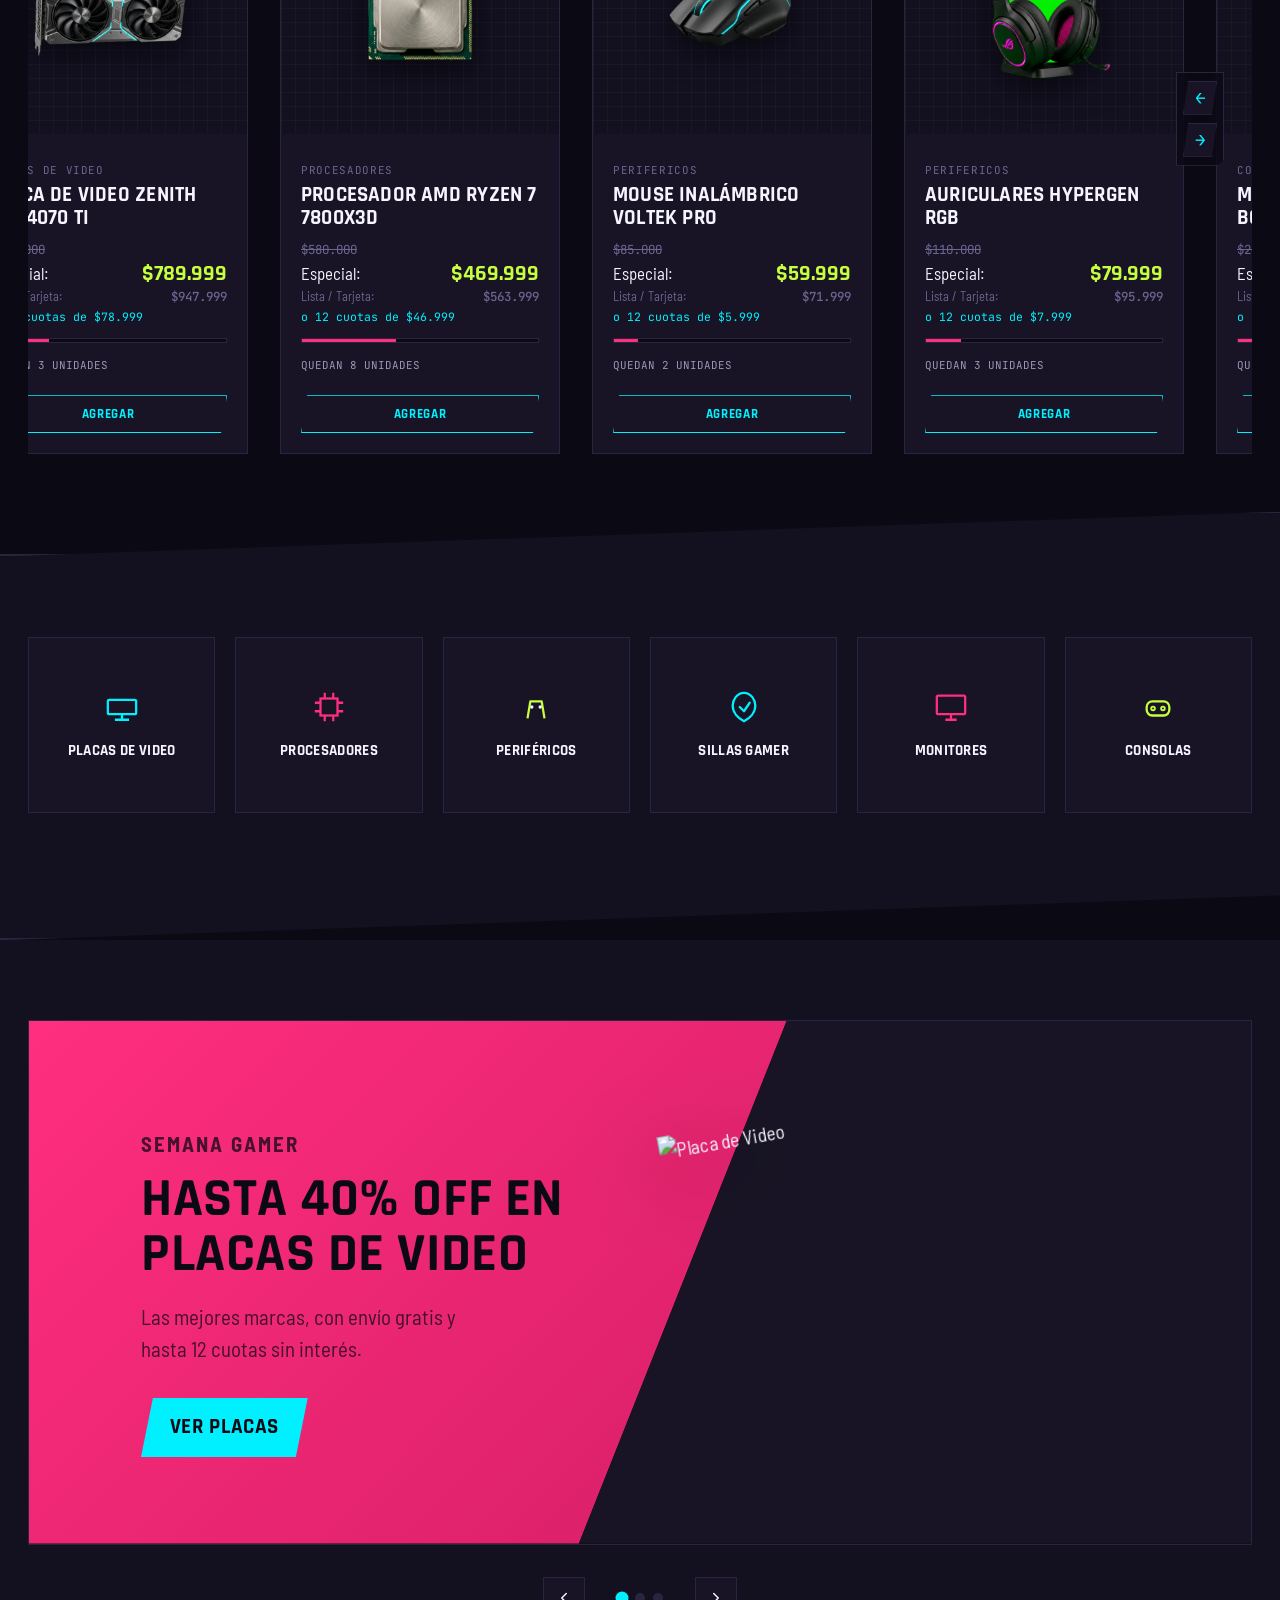
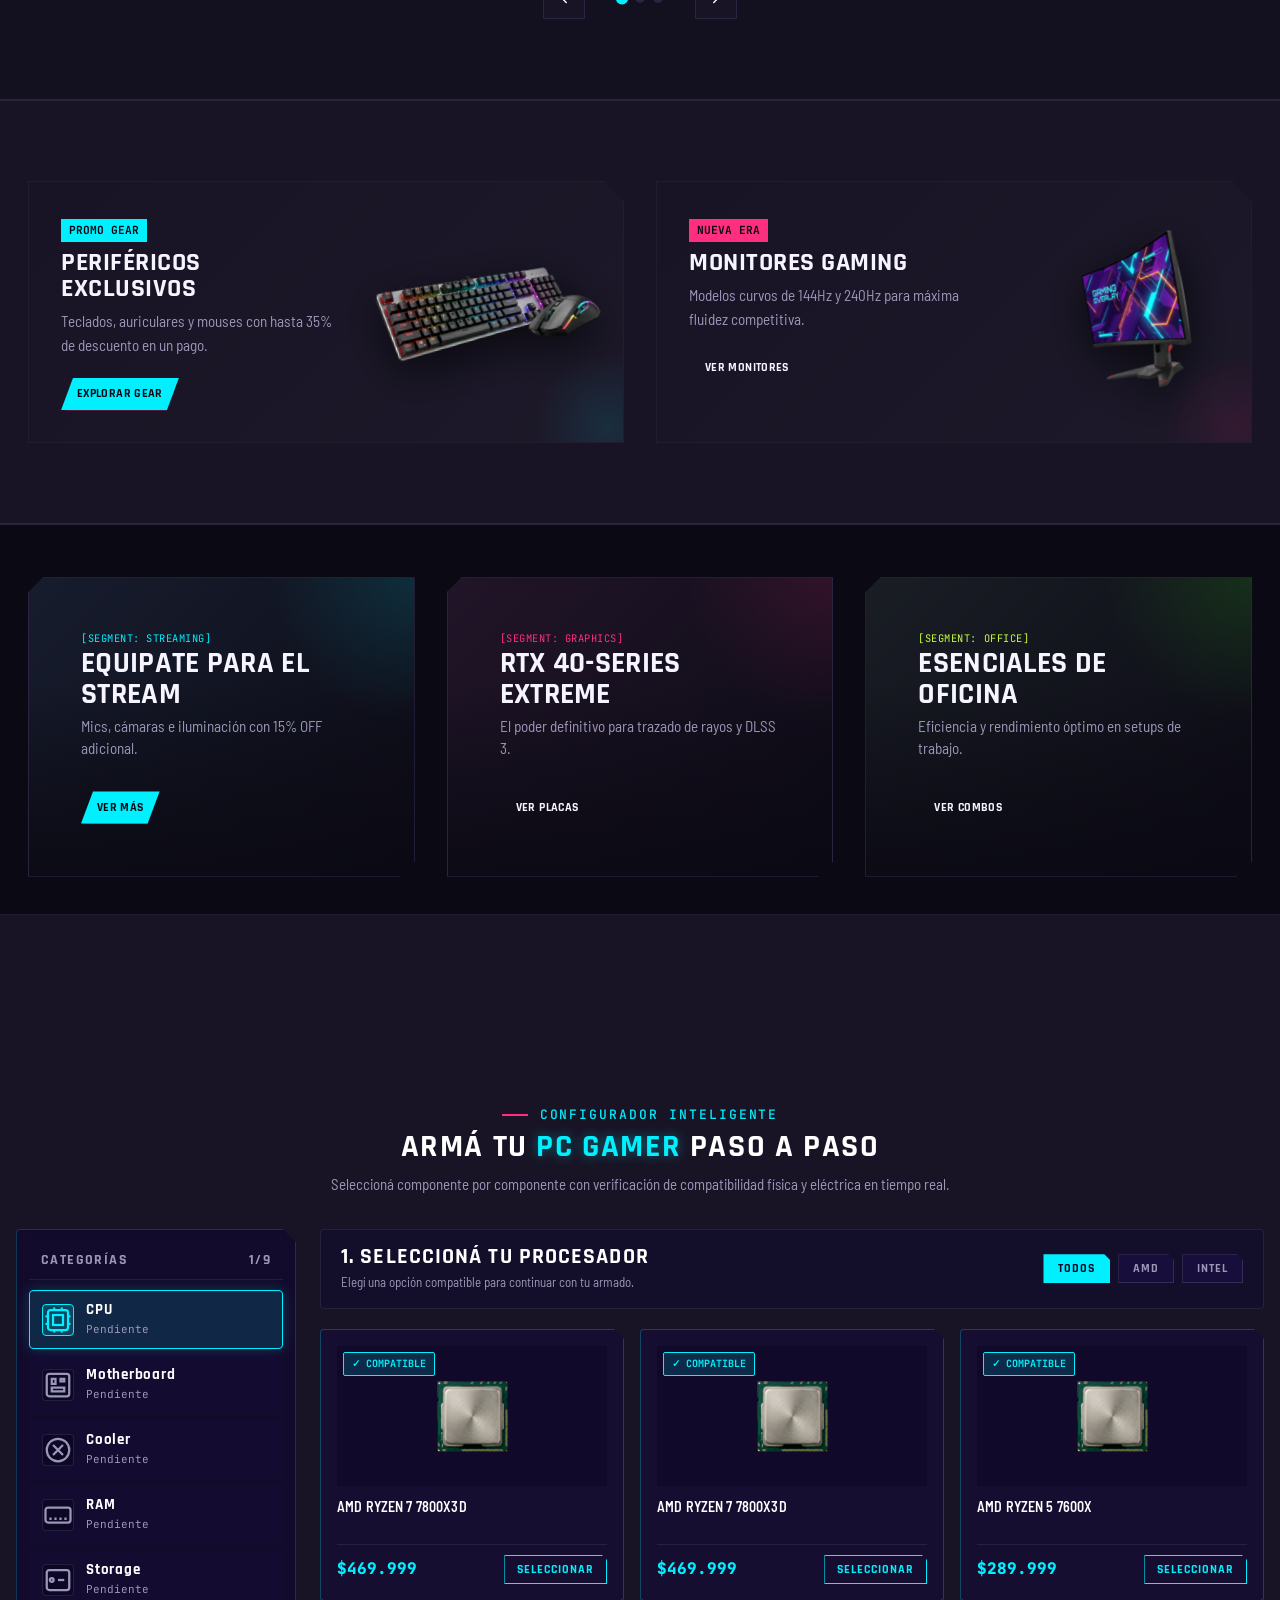
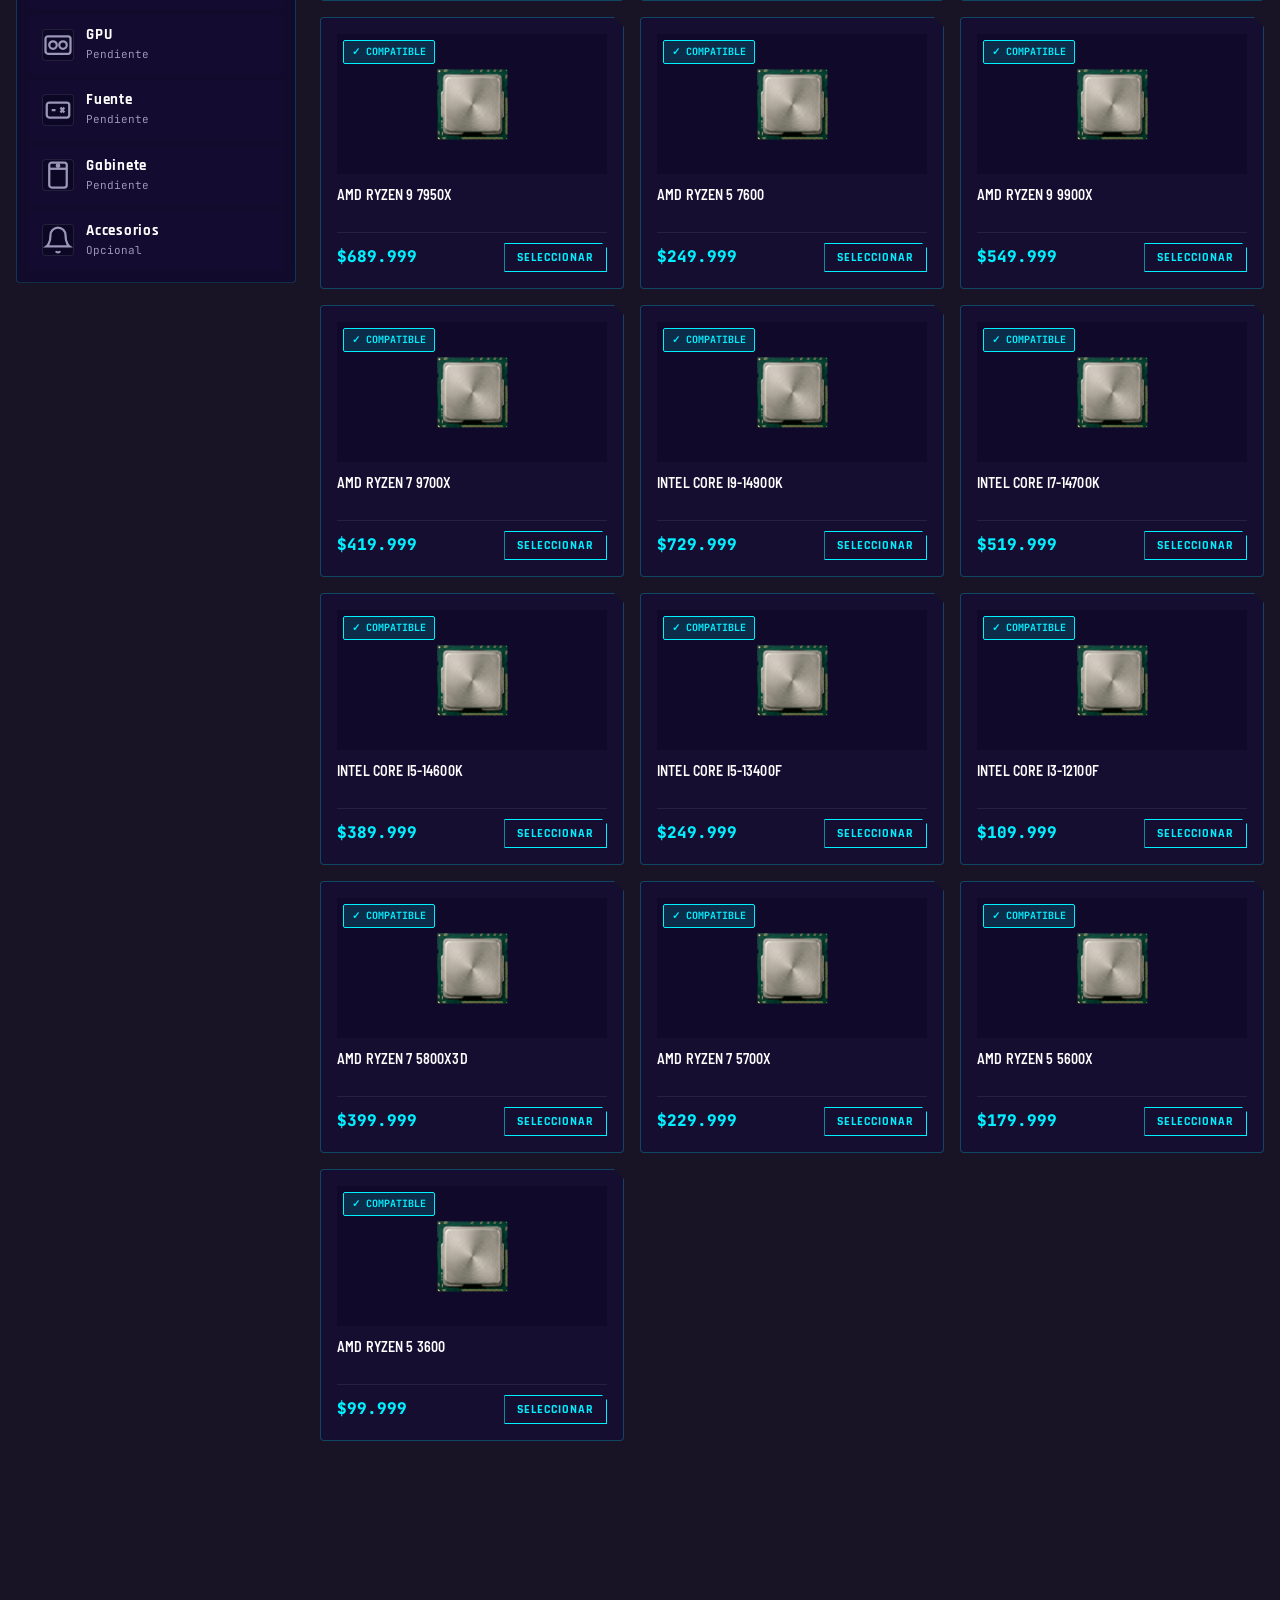
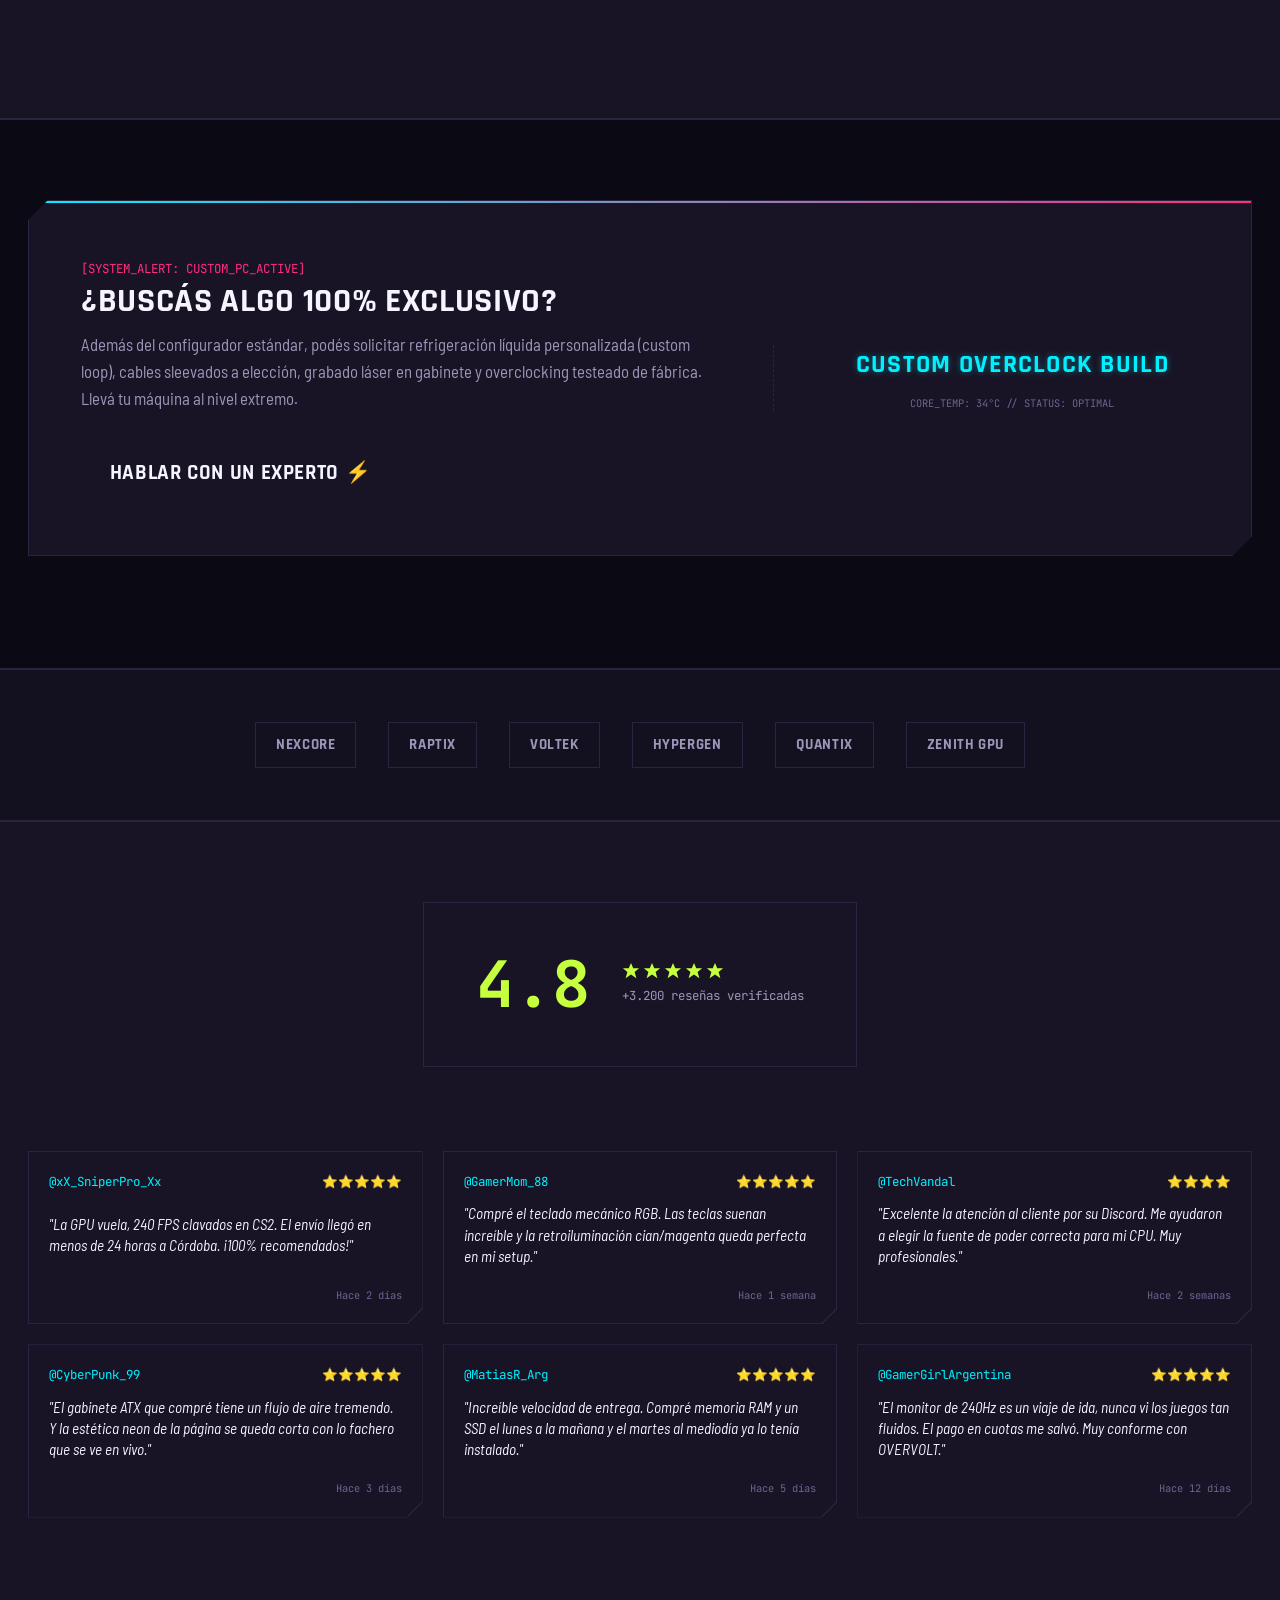
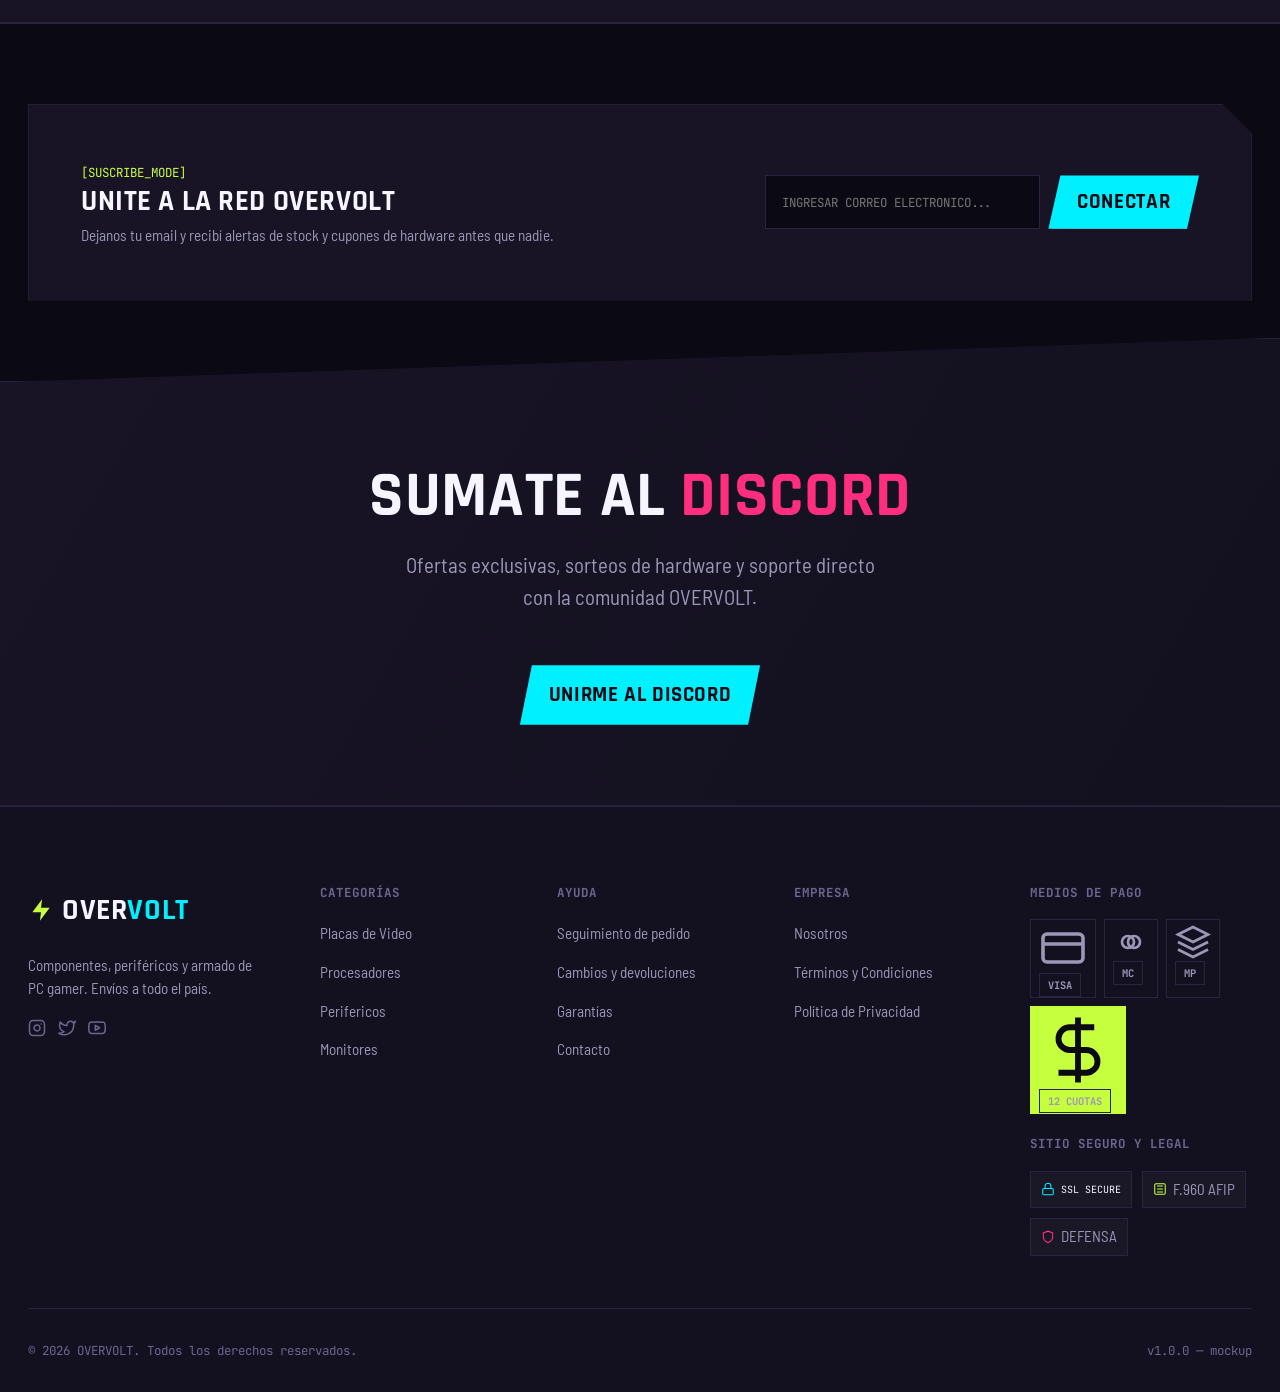
==== commit b514abac: "feat: redesign step-by-step PC Builder configurator using CompatibilityEngine" ====
--- a/index.html
+++ b/index.html
@@ -11,9 +11,11 @@
   <link href="https://fonts.googleapis.com/css2?family=Rajdhani:wght@600;700;800&family=Barlow+Semi+Condensed:wght@400;500;600&family=JetBrains+Mono:wght@400;500;700&display=swap" rel="stylesheet" />
 
   <link rel="stylesheet" href="css/styles.css" />
+  <link rel="stylesheet" href="css/pc-builder.css" />
   <link rel="stylesheet" href="component-comparator/component-comparator.css" />
   <script src="component-comparator/compatibility-engine.js" defer></script>
   <script src="component-comparator/component-comparator-ui.js" defer></script>
+  <script src="js/pc-builder.js" defer></script>
 </head>
 <body>
 
@@ -1013,68 +1015,10 @@
 
 
     <!-- ============================================================
-         ARMÁ TU PC (Mejorado)
+         ARMÁ TU PC (Configurador Inteligente Paso a Paso)
     ============================================================ -->
     <section class="build-pc-section" id="build-pc">
-      <div class="container">
-        <div class="build-pc-grid">
-          <div class="build-pc-info">
-            <p class="eyebrow">Configurador Inteligente</p>
-            <h2>Armá tu PC gamer a tu medida, sin complicaciones</h2>
-            <p>Seleccioná componente por componente con la garantía de que son compatibles entre sí. Nuestro sistema valida la compatibilidad eléctrica y física en tiempo real.</p>
-            
-            <ul class="build-features">
-              <li>
-                <svg viewBox="0 0 24 24" fill="none"><path d="M22 11.08V12a10 10 0 1 1-5.93-9.14" stroke="var(--cyan)" stroke-width="2" stroke-linecap="round"/><path d="M22 4L12 14.01l-3-3" stroke="var(--cyan)" stroke-width="2" stroke-linecap="round" stroke-linejoin="round"/></svg>
-                <span>Compatibilidad de hardware verificada al 100%</span>
-              </li>
-              <li>
-                <svg viewBox="0 0 24 24" fill="none"><path d="M22 11.08V12a10 10 0 1 1-5.93-9.14" stroke="var(--cyan)" stroke-width="2" stroke-linecap="round"/><path d="M22 4L12 14.01l-3-3" stroke="var(--cyan)" stroke-width="2" stroke-linecap="round" stroke-linejoin="round"/></svg>
-                <span>Armado y testeo de estabilidad de 24 hs gratis</span>
-              </li>
-              <li>
-                <svg viewBox="0 0 24 24" fill="none"><path d="M22 11.08V12a10 10 0 1 1-5.93-9.14" stroke="var(--cyan)" stroke-width="2" stroke-linecap="round"/><path d="M22 4L12 14.01l-3-3" stroke="var(--cyan)" stroke-width="2" stroke-linecap="round" stroke-linejoin="round"/></svg>
-                <span>Garantía integral en todo el equipo armado</span>
-              </li>
-            </ul>
-            
-            <a href="#build-pc" class="btn btn-cyan">Empezar a Armar</a>
-          </div>
-          <div class="build-pc-visual" aria-hidden="true">
-            <div class="blueprint-container">
-              <!-- Inline SVG Blueprint Motherboard/PC schematic -->
-              <svg class="blueprint-svg" viewBox="0 0 300 300" fill="none" xmlns="http://www.w3.org/2000/svg">
-                <!-- Outer borders -->
-                <rect x="10" y="10" width="280" height="280" rx="15" stroke="var(--line)" stroke-width="2" />
-                <rect x="25" y="25" width="250" height="250" rx="8" stroke="rgba(0, 240, 255, 0.2)" stroke-width="1.5" />
-                <!-- CPU socket -->
-                <rect x="105" y="60" width="90" height="90" rx="4" stroke="var(--cyan)" stroke-width="2" stroke-dasharray="3 3" />
-                <rect x="120" y="75" width="60" height="60" rx="2" stroke="var(--lime)" stroke-width="1" />
-                <circle cx="150" cy="105" r="10" stroke="var(--cyan)" stroke-width="1" />
-                <!-- RAM slots -->
-                <rect x="215" y="55" width="8" height="100" rx="2" stroke="var(--cyan)" stroke-width="1.5" />
-                <rect x="227" y="55" width="8" height="100" rx="2" stroke="var(--cyan)" stroke-width="1.5" />
-                <rect x="239" y="55" width="8" height="100" rx="2" stroke="var(--cyan)" stroke-width="1.5" />
-                <rect x="251" y="55" width="8" height="100" rx="2" stroke="var(--cyan)" stroke-width="1.5" />
-                <!-- PCIe slots -->
-                <rect x="45" y="180" width="210" height="16" rx="2" stroke="var(--magenta)" stroke-width="2" />
-                <rect x="45" y="215" width="210" height="12" rx="2" stroke="var(--line)" stroke-width="1.5" />
-                <rect x="45" y="245" width="210" height="12" rx="2" stroke="var(--line)" stroke-width="1.5" />
-                <!-- Capacitors & Heat sinks -->
-                <rect x="45" y="55" width="45" height="100" rx="3" stroke="var(--line)" stroke-width="1.5" fill="rgba(42, 36, 64, 0.2)" />
-                <circle cx="120" cy="23" r="5" stroke="var(--line)" stroke-width="1" />
-                <circle cx="140" cy="23" r="5" stroke="var(--line)" stroke-width="1" />
-                <circle cx="160" cy="23" r="5" stroke="var(--line)" stroke-width="1" />
-                <!-- Glowing corner markers -->
-                <path d="M10 30L30 10" stroke="var(--cyan)" stroke-width="3" />
-                <path d="M290 30L270 10" stroke="var(--cyan)" stroke-width="3" />
-                <path d="M10 270L30 290" stroke="var(--cyan)" stroke-width="3" />
-                <path d="M290 270L270 290" stroke="var(--cyan)" stroke-width="3" />
-              </svg>
-            </div>
-          </div>
-        </div>
-      </div>
+      <div id="pc-builder-root"></div>
     </section>
 
 
--- a/css/pc-builder.css
+++ b/css/pc-builder.css
@@ -0,0 +1,842 @@
+/* ============================================================
+   OVERVOLT — PC Builder (Step-by-Step Configurator) Stylesheet
+   ============================================================ */
+
+.ov-builder-container {
+  width: 100%;
+  max-width: 1320px;
+  margin: 0 auto;
+  padding: 24px 16px 120px 16px;
+  box-sizing: border-box;
+  color: #fff;
+  font-family: var(--font-body, 'Barlow Semi Condensed', sans-serif);
+}
+
+/* Header Section */
+.ov-builder-header {
+  text-align: center;
+  margin-bottom: 32px;
+}
+
+.ov-builder-header .eyebrow {
+  color: var(--cyan, #00f0ff);
+  font-family: var(--font-mono, 'JetBrains Mono', monospace);
+  font-size: 13px;
+  letter-spacing: 0.15em;
+  text-transform: uppercase;
+  margin-bottom: 6px;
+}
+
+.ov-builder-header h2 {
+  font-family: var(--font-display, 'Rajdhani', sans-serif);
+  font-weight: 800;
+  font-size: 32px;
+  letter-spacing: 0.05em;
+  text-transform: uppercase;
+  margin: 0 0 10px 0;
+  color: #fff;
+}
+
+.ov-builder-header h2 span {
+  color: var(--cyan, #00f0ff);
+  text-shadow: 0 0 12px rgba(0, 240, 255, 0.4);
+}
+
+.ov-builder-header p {
+  color: var(--dim, #8f85b8);
+  font-size: 15px;
+  max-width: 680px;
+  margin: 0 auto;
+}
+
+/* Main Builder Layout (Sidebar + Content) */
+.ov-builder-layout {
+  display: grid;
+  grid-template-columns: 280px 1fr;
+  gap: 24px;
+  align-items: start;
+}
+
+/* ============================================================
+   SIDEBAR (Categories Navigation)
+   ============================================================ */
+.ov-builder-sidebar {
+  background: rgba(18, 10, 46, 0.85);
+  border: 1px solid rgba(0, 240, 255, 0.2);
+  border-radius: 4px;
+  padding: 12px;
+  backdrop-filter: blur(8px);
+  position: sticky;
+  top: 90px;
+  clip-path: polygon(0 0, calc(100% - 14px) 0, 100% 14px, 100% 100%, 0 100%);
+}
+
+.ov-builder-sidebar-title {
+  font-family: var(--font-display, 'Rajdhani', sans-serif);
+  font-weight: 700;
+  font-size: 14px;
+  letter-spacing: 0.1em;
+  text-transform: uppercase;
+  color: var(--dim, #8f85b8);
+  padding: 8px 12px;
+  border-bottom: 1px solid rgba(255, 255, 255, 0.08);
+  margin-bottom: 10px;
+  display: flex;
+  justify-content: space-between;
+  align-items: center;
+}
+
+.ov-builder-steps-list {
+  display: flex;
+  flex-direction: column;
+  gap: 6px;
+  list-style: none;
+  padding: 0;
+  margin: 0;
+}
+
+.ov-builder-step-item {
+  display: flex;
+  align-items: center;
+  gap: 12px;
+  padding: 10px 12px;
+  background: rgba(22, 12, 54, 0.5);
+  border: 1px solid transparent;
+  border-radius: 4px;
+  cursor: pointer;
+  transition: all 0.25s cubic-bezier(0.16, 1, 0.3, 1);
+  user-select: none;
+  position: relative;
+}
+
+.ov-builder-step-item:hover {
+  background: rgba(26, 15, 66, 0.9);
+  border-color: rgba(0, 240, 255, 0.3);
+}
+
+.ov-builder-step-item.is-active {
+  background: rgba(0, 240, 255, 0.12);
+  border-color: var(--cyan, #00f0ff);
+  box-shadow: 0 0 15px rgba(0, 240, 255, 0.2);
+}
+
+.ov-builder-step-item.is-completed {
+  border-left: 3px solid var(--accent, #00ff66);
+}
+
+.ov-builder-step-icon {
+  width: 32px;
+  height: 32px;
+  display: flex;
+  align-items: center;
+  justify-content: center;
+  background: rgba(11, 7, 34, 0.8);
+  border: 1px solid rgba(255, 255, 255, 0.1);
+  border-radius: 4px;
+  color: var(--dim, #8f85b8);
+  flex-shrink: 0;
+  transition: all 0.2s ease;
+}
+
+.ov-builder-step-item.is-active .ov-builder-step-icon {
+  color: var(--cyan, #00f0ff);
+  border-color: var(--cyan, #00f0ff);
+  background: rgba(0, 240, 255, 0.15);
+}
+
+.ov-builder-step-item.is-completed .ov-builder-step-icon {
+  color: var(--accent, #00ff66);
+  border-color: var(--accent, #00ff66);
+}
+
+.ov-builder-step-info {
+  display: flex;
+  flex-direction: column;
+  overflow: hidden;
+  flex-grow: 1;
+}
+
+.ov-builder-step-name {
+  font-family: var(--font-display, 'Rajdhani', sans-serif);
+  font-weight: 700;
+  font-size: 15px;
+  letter-spacing: 0.05em;
+  color: #fff;
+  line-height: 1.2;
+}
+
+.ov-builder-step-selected-snippet {
+  font-family: var(--font-mono, 'JetBrains Mono', monospace);
+  font-size: 11px;
+  color: var(--accent, #00ff66);
+  white-space: nowrap;
+  overflow: hidden;
+  text-overflow: ellipsis;
+  margin-top: 2px;
+}
+
+.ov-builder-step-item:not(.is-completed) .ov-builder-step-selected-snippet {
+  color: var(--dim, #8f85b8);
+}
+
+.ov-builder-step-check {
+  width: 18px;
+  height: 18px;
+  border-radius: 50%;
+  background: rgba(0, 255, 102, 0.2);
+  border: 1px solid var(--accent, #00ff66);
+  color: var(--accent, #00ff66);
+  display: flex;
+  align-items: center;
+  justify-content: center;
+  font-size: 10px;
+  flex-shrink: 0;
+}
+
+/* ============================================================
+   MAIN CONTENT AREA (Step Header + Brand Chips + Product Grid)
+   ============================================================ */
+.ov-builder-main {
+  display: flex;
+  flex-direction: column;
+  gap: 20px;
+}
+
+/* Step Bar Header */
+.ov-builder-step-header {
+  background: rgba(18, 10, 46, 0.6);
+  border: 1px solid rgba(255, 255, 255, 0.08);
+  padding: 16px 20px;
+  border-radius: 4px;
+  display: flex;
+  justify-content: space-between;
+  align-items: center;
+  flex-wrap: wrap;
+  gap: 16px;
+}
+
+.ov-builder-step-title-box h3 {
+  font-family: var(--font-display, 'Rajdhani', sans-serif);
+  font-weight: 800;
+  font-size: 22px;
+  letter-spacing: 0.05em;
+  text-transform: uppercase;
+  margin: 0;
+  color: #fff;
+}
+
+.ov-builder-step-title-box p {
+  color: var(--dim, #8f85b8);
+  font-size: 13px;
+  margin: 4px 0 0 0;
+}
+
+/* Brand Filter Chips Bar */
+.ov-builder-brand-bar {
+  display: flex;
+  align-items: center;
+  gap: 8px;
+  flex-wrap: wrap;
+}
+
+.ov-brand-chip {
+  background: rgba(26, 15, 66, 0.8);
+  border: 1px solid rgba(255, 255, 255, 0.12);
+  color: var(--dim, #8f85b8);
+  font-family: var(--font-display, 'Rajdhani', sans-serif);
+  font-weight: 700;
+  font-size: 12px;
+  letter-spacing: 0.08em;
+  padding: 6px 14px;
+  cursor: pointer;
+  transition: all 0.2s ease;
+  clip-path: polygon(0 0, calc(100% - 6px) 0, 100% 6px, 100% 100%, 0 100%);
+}
+
+.ov-brand-chip:hover {
+  border-color: var(--cyan, #00f0ff);
+  color: #fff;
+}
+
+.ov-brand-chip.is-active {
+  background: var(--cyan, #00f0ff);
+  color: #0b0722;
+  border-color: var(--cyan, #00f0ff);
+  font-weight: 800;
+}
+
+/* Product Grid */
+.ov-builder-grid {
+  display: grid;
+  grid-template-columns: repeat(auto-fill, minmax(240px, 1fr));
+  gap: 16px;
+}
+
+/* ============================================================
+   REDUCED PRODUCT CARD COMPONENT FOR CONFIGURATOR
+   ============================================================ */
+.ov-builder-card {
+  background: rgba(22, 12, 54, 0.75);
+  border: 1px solid rgba(255, 255, 255, 0.1);
+  border-radius: 4px;
+  padding: 16px;
+  display: flex;
+  flex-direction: column;
+  position: relative;
+  transition: all 0.3s cubic-bezier(0.16, 1, 0.3, 1);
+  cursor: pointer;
+  clip-path: polygon(0 0, calc(100% - 10px) 0, 100% 10px, 100% 100%, 0 100%);
+  box-sizing: border-box;
+}
+
+.ov-builder-card:hover {
+  border-color: var(--cyan, #00f0ff);
+  transform: translateY(-2px);
+  box-shadow: 0 8px 24px rgba(0, 240, 255, 0.15);
+}
+
+/* Card Compatibility Status: COMPATIBLE */
+.ov-builder-card.is-compatible {
+  border-color: rgba(0, 240, 255, 0.25);
+}
+
+/* Card Compatibility Status: INCOMPATIBLE */
+.ov-builder-card.is-incompatible {
+  opacity: 0.38;
+  filter: grayscale(80%);
+  border-color: rgba(255, 0, 85, 0.3);
+  cursor: not-allowed;
+}
+
+.ov-builder-card.is-incompatible:hover {
+  transform: none;
+  box-shadow: none;
+}
+
+/* Card Compatibility Status: WARNING */
+.ov-builder-card.is-warning {
+  border-color: rgba(0, 255, 102, 0.4);
+}
+
+/* Card State: SELECTED */
+.ov-builder-card.is-selected {
+  border: 2px solid var(--cyan, #00f0ff);
+  background: rgba(0, 240, 255, 0.08);
+  box-shadow: 0 0 20px rgba(0, 240, 255, 0.25);
+}
+
+/* Card Content Elements */
+.ov-builder-card-thumb {
+  width: 100%;
+  height: 140px;
+  display: flex;
+  align-items: center;
+  justify-content: center;
+  background: rgba(11, 7, 34, 0.5);
+  margin-bottom: 12px;
+  position: relative;
+}
+
+.ov-builder-card-thumb img {
+  max-width: 85%;
+  max-height: 85%;
+  object-fit: contain;
+  transition: transform 0.3s ease;
+}
+
+.ov-builder-card:hover .ov-builder-card-thumb img {
+  transform: scale(1.05);
+}
+
+.ov-builder-card-badge {
+  position: absolute;
+  top: 6px;
+  left: 6px;
+  font-family: var(--font-mono, 'JetBrains Mono', monospace);
+  font-size: 10px;
+  padding: 3px 8px;
+  border-radius: 2px;
+  display: flex;
+  align-items: center;
+  gap: 4px;
+  text-transform: uppercase;
+  font-weight: 700;
+  z-index: 2;
+}
+
+.ov-builder-card-badge.badge-compatible {
+  background: rgba(0, 240, 255, 0.15);
+  border: 1px solid var(--cyan, #00f0ff);
+  color: var(--cyan, #00f0ff);
+}
+
+.ov-builder-card-badge.badge-incompatible {
+  background: rgba(255, 0, 85, 0.2);
+  border: 1px solid var(--secondary, #ff0055);
+  color: var(--secondary, #ff0055);
+}
+
+.ov-builder-card-badge.badge-warning {
+  background: rgba(0, 255, 102, 0.15);
+  border: 1px solid var(--accent, #00ff66);
+  color: var(--accent, #00ff66);
+}
+
+.ov-builder-card-name {
+  font-family: var(--font-body, 'Barlow Semi Condensed', sans-serif);
+  font-weight: 600;
+  font-size: 14px;
+  line-height: 1.3;
+  color: #fff;
+  margin: 0 0 10px 0;
+  display: -webkit-box;
+  -webkit-line-clamp: 2;
+  -webkit-box-orient: vertical;
+  overflow: hidden;
+  height: 36px;
+}
+
+.ov-builder-card-footer {
+  margin-top: auto;
+  display: flex;
+  justify-content: space-between;
+  align-items: center;
+  padding-top: 10px;
+  border-top: 1px solid rgba(255, 255, 255, 0.08);
+}
+
+.ov-builder-card-price {
+  font-family: var(--font-mono, 'JetBrains Mono', monospace);
+  font-weight: 800;
+  font-size: 16px;
+  color: var(--cyan, #00f0ff);
+}
+
+.ov-builder-card-btn {
+  background: transparent;
+  border: 1px solid var(--cyan, #00f0ff);
+  color: var(--cyan, #00f0ff);
+  font-family: var(--font-display, 'Rajdhani', sans-serif);
+  font-weight: 800;
+  font-size: 12px;
+  letter-spacing: 0.08em;
+  padding: 6px 12px;
+  cursor: pointer;
+  transition: all 0.2s ease;
+  clip-path: polygon(0 0, calc(100% - 5px) 0, 100% 5px, 100% 100%, 0 100%);
+}
+
+.ov-builder-card:hover .ov-builder-card-btn {
+  background: var(--cyan, #00f0ff);
+  color: #0b0722;
+}
+
+.ov-builder-card.is-selected .ov-builder-card-btn {
+  background: var(--accent, #00ff66);
+  border-color: var(--accent, #00ff66);
+  color: #0b0722;
+}
+
+/* Incompatibility Tooltip Banner on Card Hover/Click */
+.ov-builder-reason-banner {
+  background: rgba(255, 0, 85, 0.15);
+  border: 1px solid var(--secondary, #ff0055);
+  color: #ff99bb;
+  font-size: 11px;
+  font-family: var(--font-mono, 'JetBrains Mono', monospace);
+  padding: 8px 10px;
+  margin-top: 8px;
+  border-radius: 2px;
+  line-height: 1.3;
+}
+
+.ov-builder-reason-banner.banner-warning {
+  background: rgba(0, 255, 102, 0.15);
+  border-color: var(--accent, #00ff66);
+  color: #99ffcc;
+}
+
+/* ============================================================
+   STICKY BOTTOM BAR (Total, Wattage, Navigation Controls)
+   ============================================================ */
+.ov-builder-bottom-bar {
+  position: fixed;
+  bottom: 0;
+  left: 0;
+  width: 100%;
+  z-index: 9999;
+  background: rgba(11, 7, 34, 0.95);
+  border-top: 2px solid var(--cyan, #00f0ff);
+  box-shadow: 0 -10px 30px rgba(0, 240, 255, 0.2);
+  backdrop-filter: blur(12px);
+  padding: 14px 24px;
+  box-sizing: border-box;
+}
+
+.ov-builder-bar-content {
+  max-width: 1320px;
+  margin: 0 auto;
+  display: flex;
+  justify-content: space-between;
+  align-items: center;
+  gap: 16px;
+  flex-wrap: wrap;
+}
+
+.ov-builder-bar-stats {
+  display: flex;
+  align-items: center;
+  gap: 24px;
+}
+
+.ov-builder-stat-item {
+  display: flex;
+  flex-direction: column;
+}
+
+.ov-builder-stat-label {
+  font-family: var(--font-display, 'Rajdhani', sans-serif);
+  font-size: 11px;
+  letter-spacing: 0.1em;
+  text-transform: uppercase;
+  color: var(--dim, #8f85b8);
+}
+
+.ov-builder-stat-value {
+  font-family: var(--font-mono, 'JetBrains Mono', monospace);
+  font-weight: 800;
+  font-size: 20px;
+  color: var(--cyan, #00f0ff);
+  line-height: 1.1;
+}
+
+.ov-builder-stat-value.value-wattage {
+  color: var(--accent, #00ff66);
+  font-size: 16px;
+}
+
+.ov-builder-bar-actions {
+  display: flex;
+  align-items: center;
+  gap: 12px;
+}
+
+.ov-btn-cyber {
+  background: transparent;
+  border: 1px solid var(--cyan, #00f0ff);
+  color: #fff;
+  padding: 2px;
+  cursor: pointer;
+  font-family: var(--font-display, 'Rajdhani', sans-serif);
+  font-weight: 800;
+  font-size: 13px;
+  letter-spacing: 0.1em;
+  text-transform: uppercase;
+  transition: all 0.2s ease;
+  clip-path: polygon(0 0, 100% 0, 100% calc(100% - 6px), calc(100% - 6px) 100%, 0 100%);
+  display: inline-block;
+  text-decoration: none;
+}
+
+.ov-btn-cyber span {
+  display: block;
+  background: var(--cyan, #00f0ff);
+  color: #0b0722;
+  padding: 10px 20px;
+  transition: all 0.2s ease;
+}
+
+.ov-btn-cyber:hover span {
+  background: #fff;
+  color: #0b0722;
+}
+
+.ov-btn-cyber.btn-secondary {
+  border-color: rgba(255, 255, 255, 0.2);
+}
+
+.ov-btn-cyber.btn-secondary span {
+  background: transparent;
+  color: var(--dim, #8f85b8);
+}
+
+.ov-btn-cyber.btn-secondary:hover span {
+  color: #fff;
+  background: rgba(255, 255, 255, 0.1);
+}
+
+.ov-btn-cyber.btn-accent span {
+  background: var(--accent, #00ff66);
+  color: #0b0722;
+}
+
+.ov-btn-cyber.is-disabled {
+  opacity: 0.4;
+  cursor: not-allowed;
+  pointer-events: none;
+}
+
+/* ============================================================
+   SUMMARY VIEW (Resumen Final del Armado)
+   ============================================================ */
+.ov-builder-summary {
+  background: rgba(18, 10, 46, 0.85);
+  border: 1px solid rgba(0, 240, 255, 0.2);
+  border-radius: 4px;
+  padding: 28px;
+  backdrop-filter: blur(10px);
+  clip-path: polygon(0 0, calc(100% - 20px) 0, 100% 20px, 100% 100%, 0 100%);
+}
+
+.ov-builder-summary-header {
+  border-bottom: 1px solid rgba(255, 255, 255, 0.1);
+  padding-bottom: 16px;
+  margin-bottom: 24px;
+  display: flex;
+  justify-content: space-between;
+  align-items: center;
+  flex-wrap: wrap;
+  gap: 16px;
+}
+
+.ov-builder-summary-header h3 {
+  font-family: var(--font-display, 'Rajdhani', sans-serif);
+  font-weight: 800;
+  font-size: 24px;
+  letter-spacing: 0.05em;
+  text-transform: uppercase;
+  margin: 0;
+  color: #fff;
+}
+
+.ov-summary-table {
+  width: 100%;
+  border-collapse: collapse;
+  margin-bottom: 24px;
+}
+
+.ov-summary-table th,
+.ov-summary-table td {
+  padding: 14px 16px;
+  text-align: left;
+  border-bottom: 1px solid rgba(255, 255, 255, 0.06);
+}
+
+.ov-summary-table th {
+  font-family: var(--font-display, 'Rajdhani', sans-serif);
+  font-size: 13px;
+  letter-spacing: 0.1em;
+  text-transform: uppercase;
+  color: var(--dim, #8f85b8);
+  background: rgba(11, 7, 34, 0.4);
+}
+
+.ov-summary-table td {
+  font-size: 14px;
+}
+
+.ov-summary-item-category {
+  font-family: var(--font-display, 'Rajdhani', sans-serif);
+  font-weight: 700;
+  color: var(--cyan, #00f0ff);
+}
+
+.ov-summary-item-name {
+  display: flex;
+  align-items: center;
+  gap: 12px;
+  color: #fff;
+}
+
+.ov-summary-item-name img {
+  width: 36px;
+  height: 36px;
+  object-fit: contain;
+}
+
+.ov-summary-item-price {
+  font-family: var(--font-mono, 'JetBrains Mono', monospace);
+  font-weight: 700;
+  color: #fff;
+}
+
+.ov-summary-edit-btn {
+  background: transparent;
+  border: 1px solid rgba(0, 240, 255, 0.3);
+  color: var(--cyan, #00f0ff);
+  font-size: 11px;
+  padding: 4px 10px;
+  cursor: pointer;
+  border-radius: 2px;
+  font-family: var(--font-display, 'Rajdhani', sans-serif);
+  font-weight: 700;
+}
+
+.ov-summary-edit-btn:hover {
+  background: var(--cyan, #00f0ff);
+  color: #0b0722;
+}
+
+/* Global Compatibility Technical Report Box */
+.ov-summary-report-box {
+  background: rgba(11, 7, 34, 0.7);
+  border: 1px solid rgba(0, 240, 255, 0.2);
+  padding: 20px;
+  border-radius: 4px;
+  margin-bottom: 24px;
+}
+
+.ov-summary-report-box h4 {
+  font-family: var(--font-display, 'Rajdhani', sans-serif);
+  font-weight: 800;
+  font-size: 16px;
+  letter-spacing: 0.1em;
+  text-transform: uppercase;
+  margin: 0 0 12px 0;
+  color: var(--cyan, #00f0ff);
+}
+
+.ov-summary-rules-list {
+  display: flex;
+  flex-direction: column;
+  gap: 8px;
+}
+
+.ov-rule-card {
+  display: flex;
+  align-items: flex-start;
+  gap: 10px;
+  font-size: 13px;
+  background: rgba(22, 12, 54, 0.5);
+  padding: 10px 12px;
+  border-radius: 3px;
+}
+
+.ov-rule-card.rule-compatible {
+  border-left: 3px solid var(--cyan, #00f0ff);
+}
+
+.ov-rule-card.rule-incompatible {
+  border-left: 3px solid var(--secondary, #ff0055);
+}
+
+.ov-rule-card.rule-warning {
+  border-left: 3px solid var(--accent, #00ff66);
+}
+
+/* Summary Footer & Cart Action */
+.ov-summary-total-bar {
+  display: flex;
+  justify-content: space-between;
+  align-items: center;
+  padding: 20px 0 0 0;
+  border-top: 1px solid rgba(255, 255, 255, 0.1);
+  flex-wrap: wrap;
+  gap: 16px;
+}
+
+.ov-summary-total-label {
+  font-family: var(--font-display, 'Rajdhani', sans-serif);
+  font-size: 14px;
+  letter-spacing: 0.1em;
+  text-transform: uppercase;
+  color: var(--dim, #8f85b8);
+}
+
+.ov-summary-total-price {
+  font-family: var(--font-mono, 'JetBrains Mono', monospace);
+  font-weight: 800;
+  font-size: 28px;
+  color: var(--cyan, #00f0ff);
+  text-shadow: 0 0 12px rgba(0, 240, 255, 0.4);
+}
+
+/* ============================================================
+   RESPONSIVE DESIGN (Mobile & Tablet Adjustments)
+   ============================================================ */
+@media (max-width: 992px) {
+  .ov-builder-layout {
+    grid-template-columns: 240px 1fr;
+  }
+}
+
+@media (max-width: 768px) {
+  .ov-builder-layout {
+    grid-template-columns: 1fr;
+  }
+
+  /* Transform Sidebar into horizontal scrollable strip */
+  .ov-builder-sidebar {
+    position: relative;
+    top: 0;
+    clip-path: none;
+    padding: 8px;
+  }
+
+  .ov-builder-steps-list {
+    flex-direction: row;
+    overflow-x: auto;
+    scrollbar-width: thin;
+    padding-bottom: 4px;
+  }
+
+  .ov-builder-step-item {
+    flex-direction: column;
+    align-items: center;
+    text-align: center;
+    padding: 8px 12px;
+    min-width: 80px;
+  }
+
+  .ov-builder-step-info {
+    align-items: center;
+  }
+
+  .ov-builder-step-name {
+    font-size: 12px;
+  }
+
+  .ov-builder-step-selected-snippet {
+    display: none; /* Hide product snippet on small mobile to avoid overflow */
+  }
+
+  .ov-builder-step-item.is-active .ov-builder-step-selected-snippet {
+    display: block; /* Show snippet only for active step */
+  }
+
+  .ov-builder-grid {
+    grid-template-columns: 1fr;
+  }
+
+  .ov-builder-bottom-bar {
+    padding: 10px 14px;
+  }
+
+  .ov-builder-bar-content {
+    flex-direction: column;
+    align-items: stretch;
+    gap: 10px;
+  }
+
+  .ov-builder-bar-stats {
+    justify-content: space-between;
+  }
+
+  .ov-builder-bar-actions {
+    justify-content: space-between;
+  }
+
+  .ov-btn-cyber span {
+    padding: 8px 12px;
+    font-size: 11px;
+  }
+}
+
+/* Reduced Motion */
+@media (prefers-reduced-motion: reduce) {
+  .ov-builder-card,
+  .ov-builder-step-item,
+  .ov-btn-cyber span {
+    transition: none !important;
+  }
+}
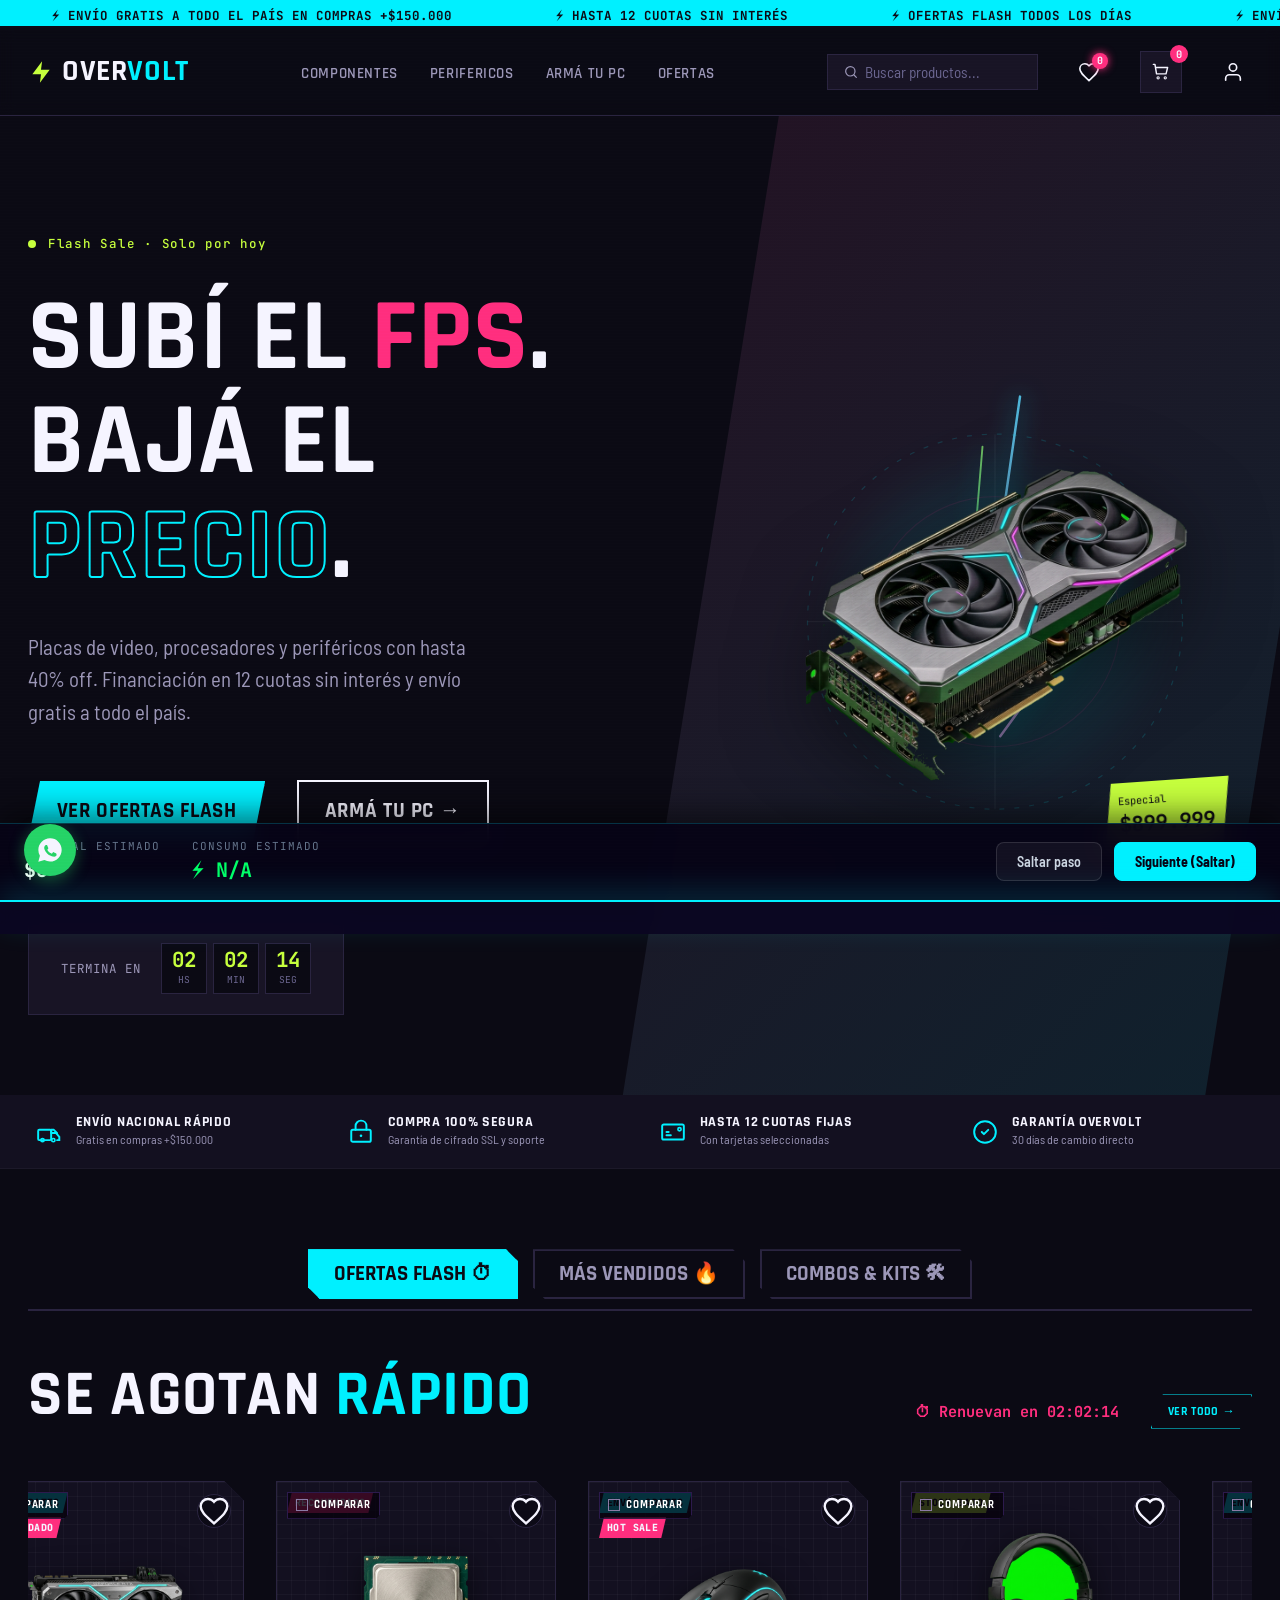
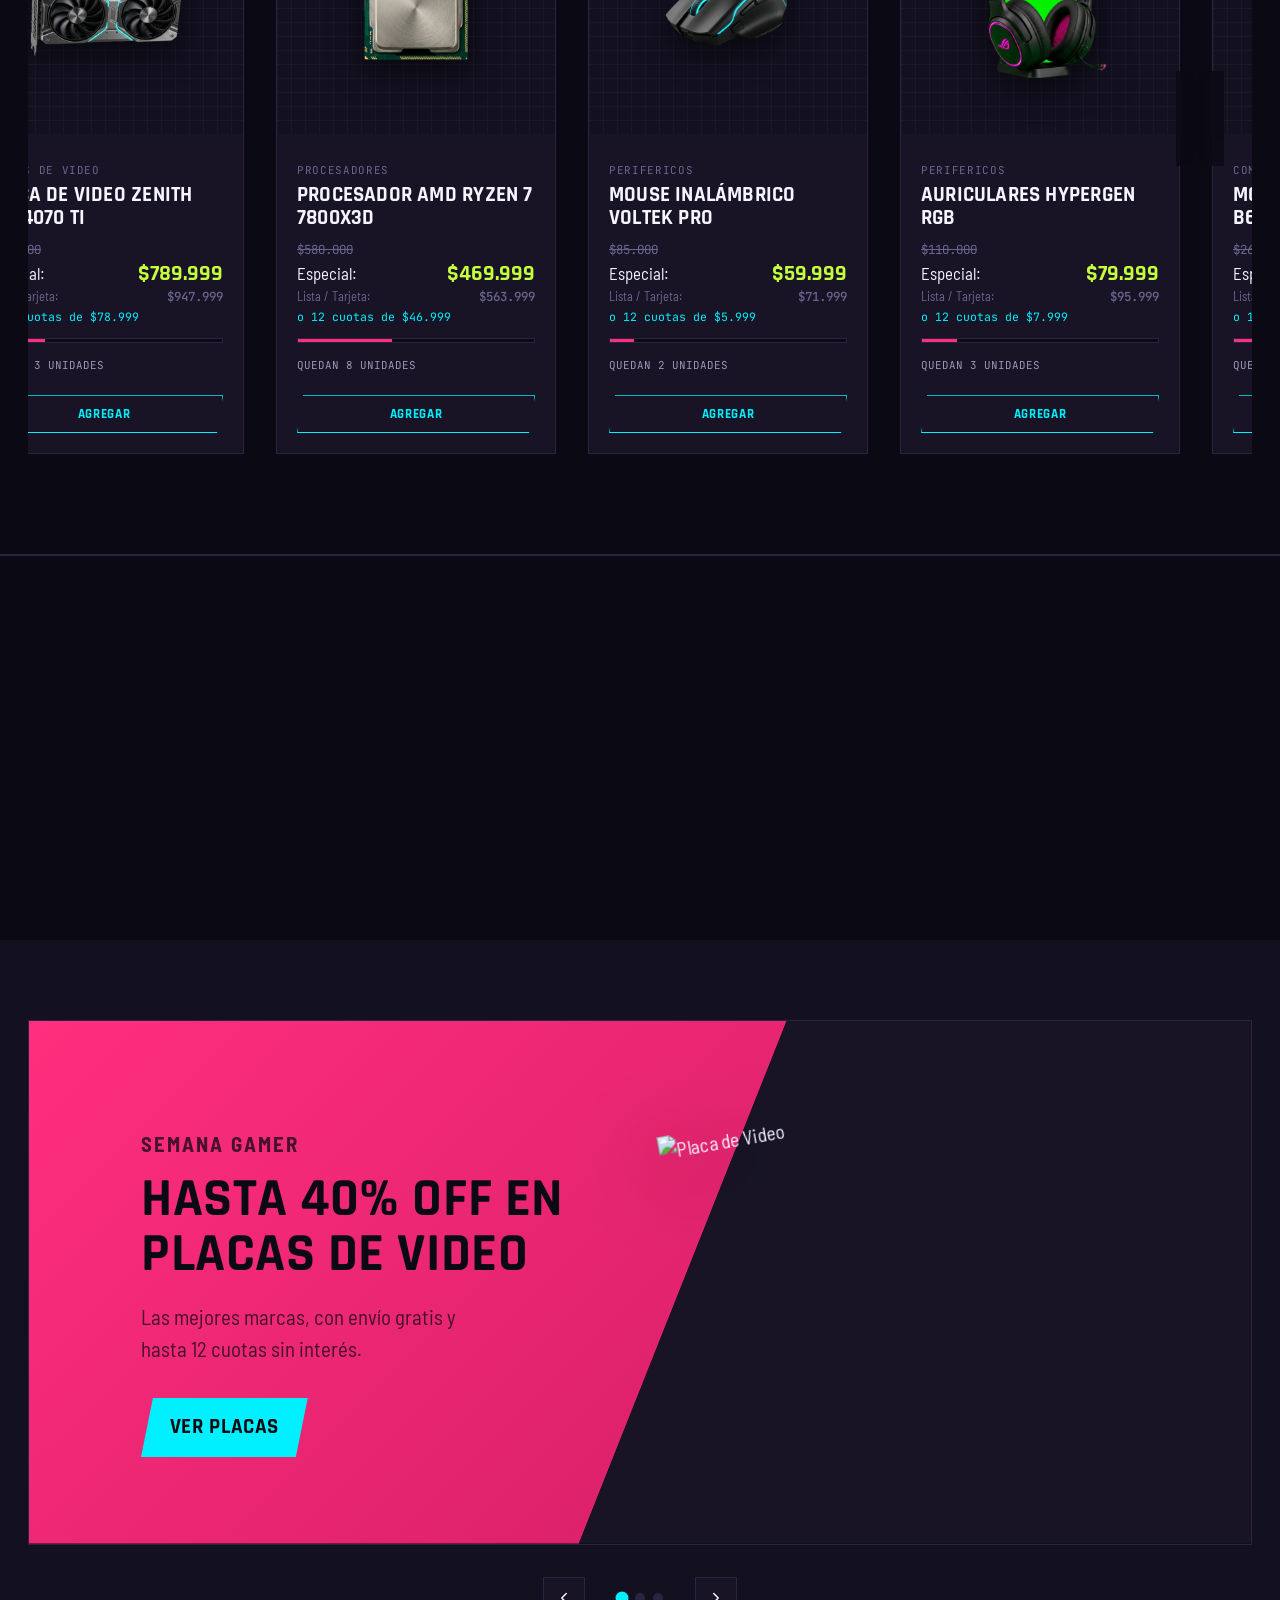
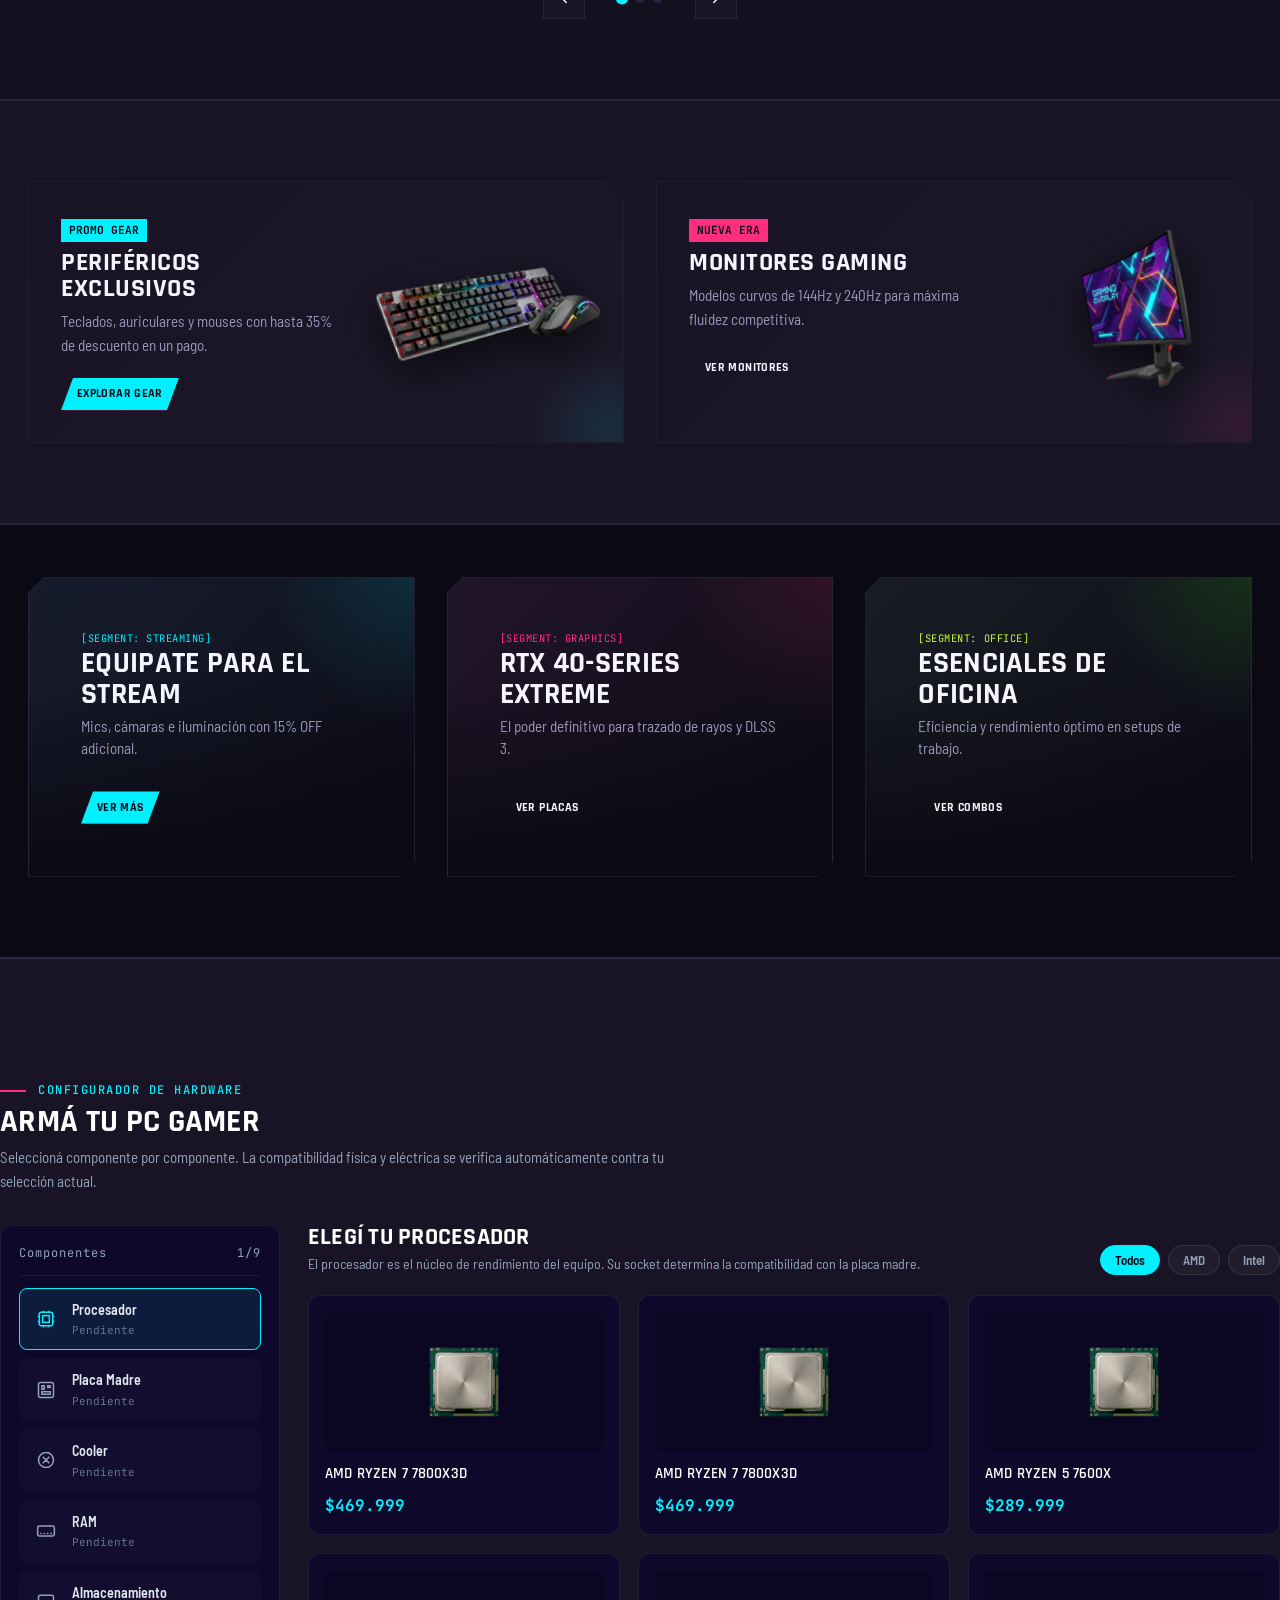
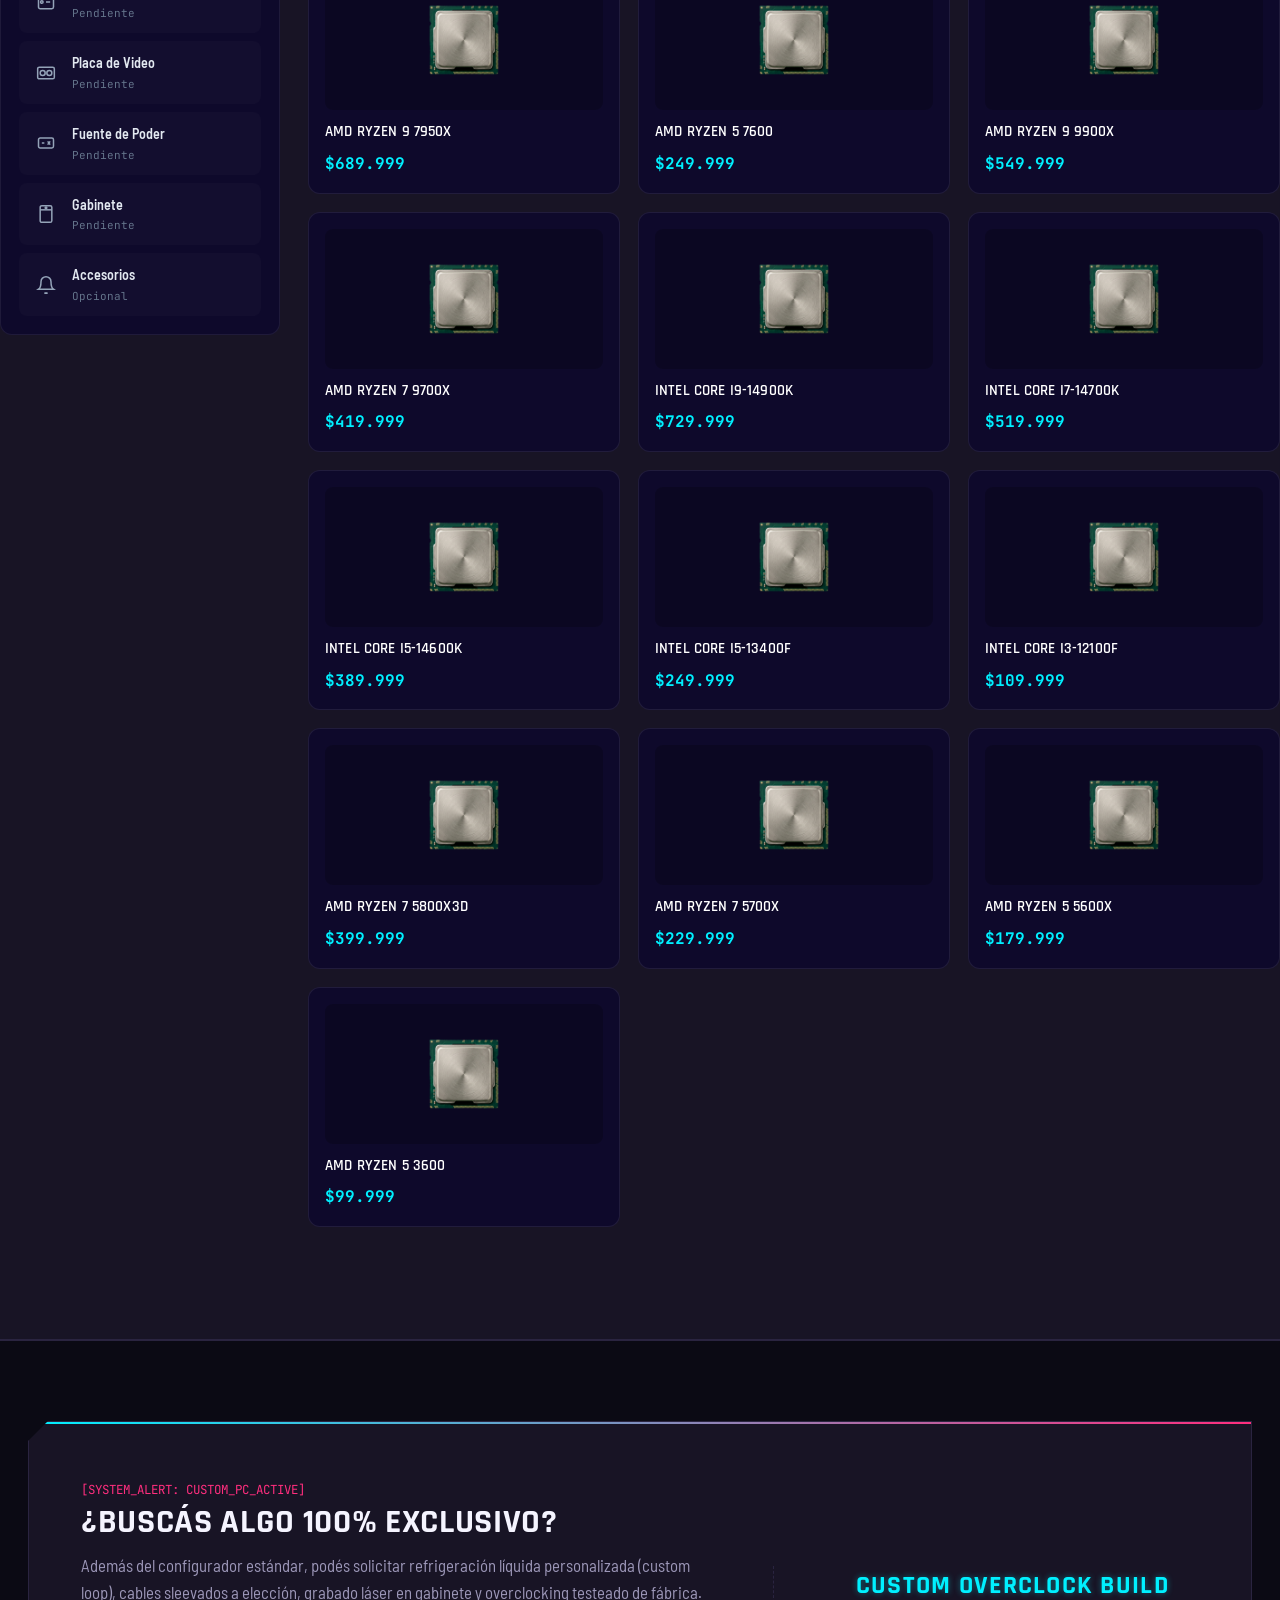
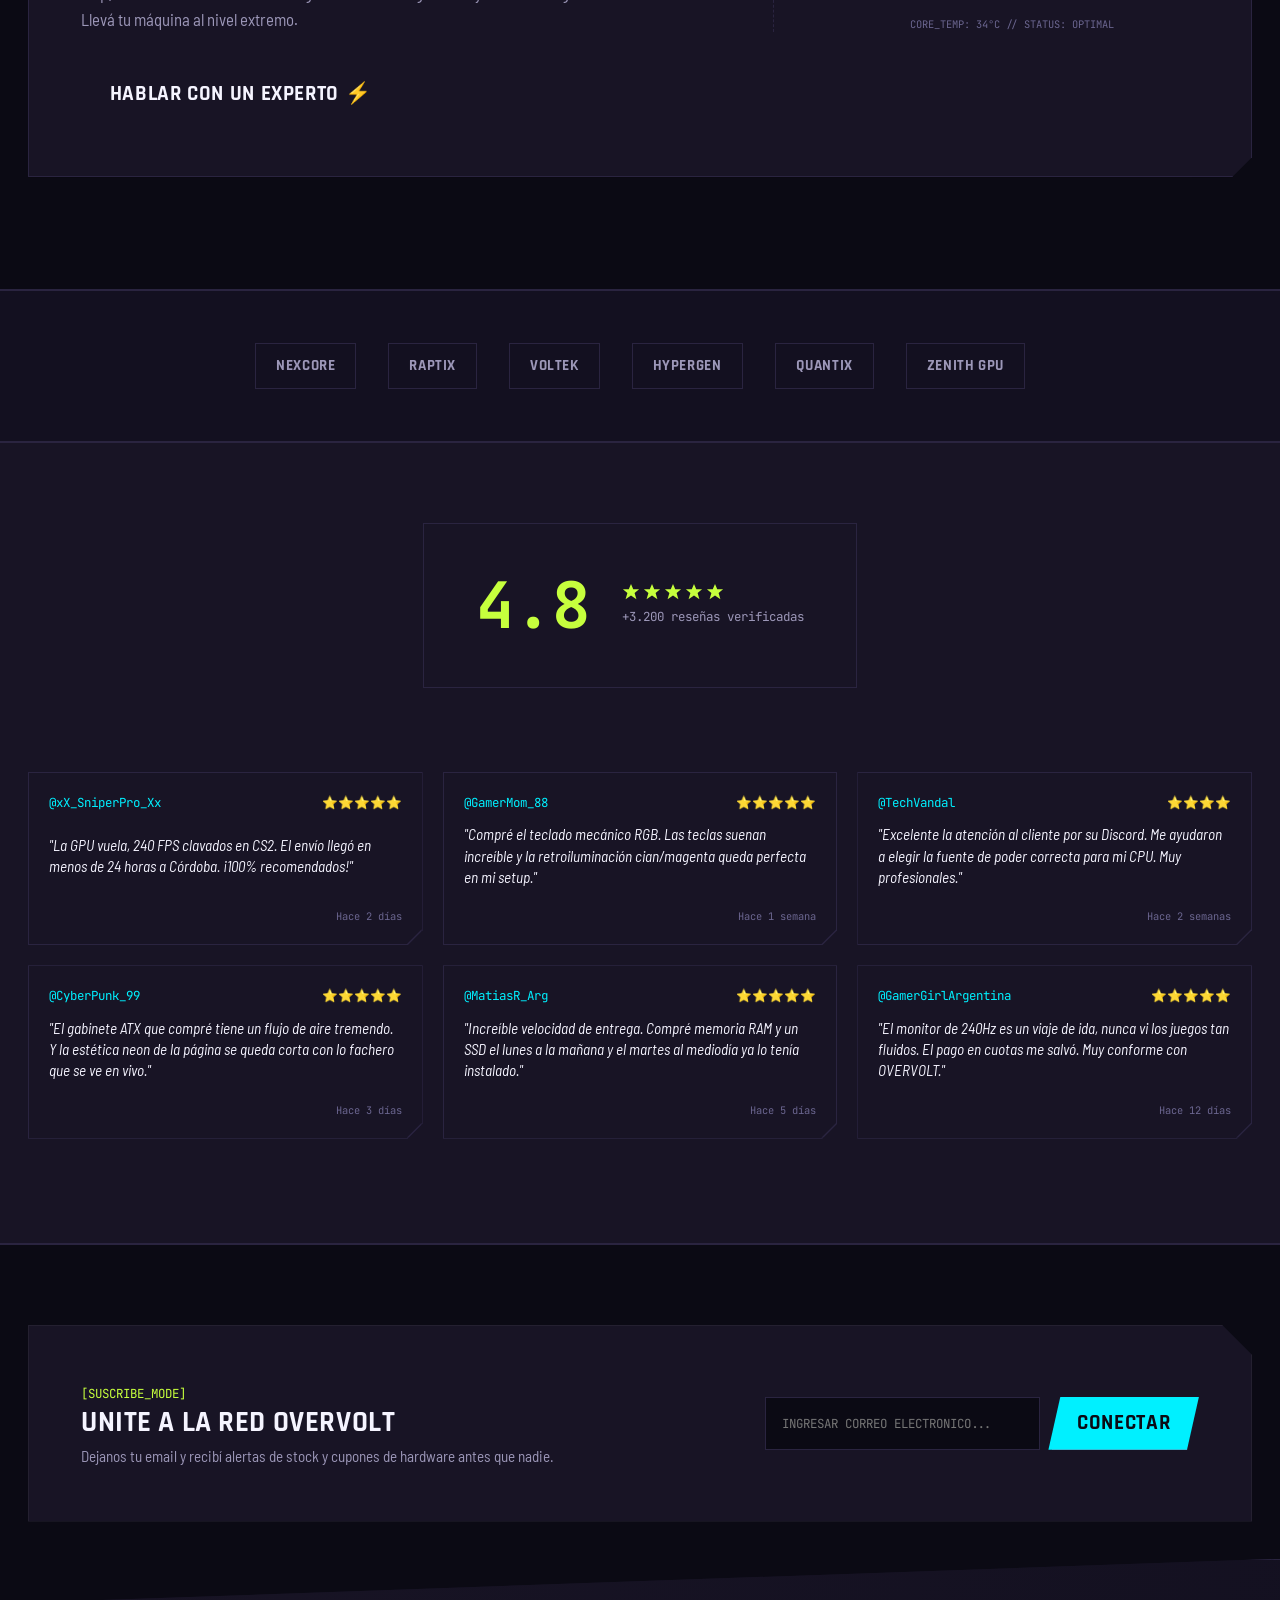
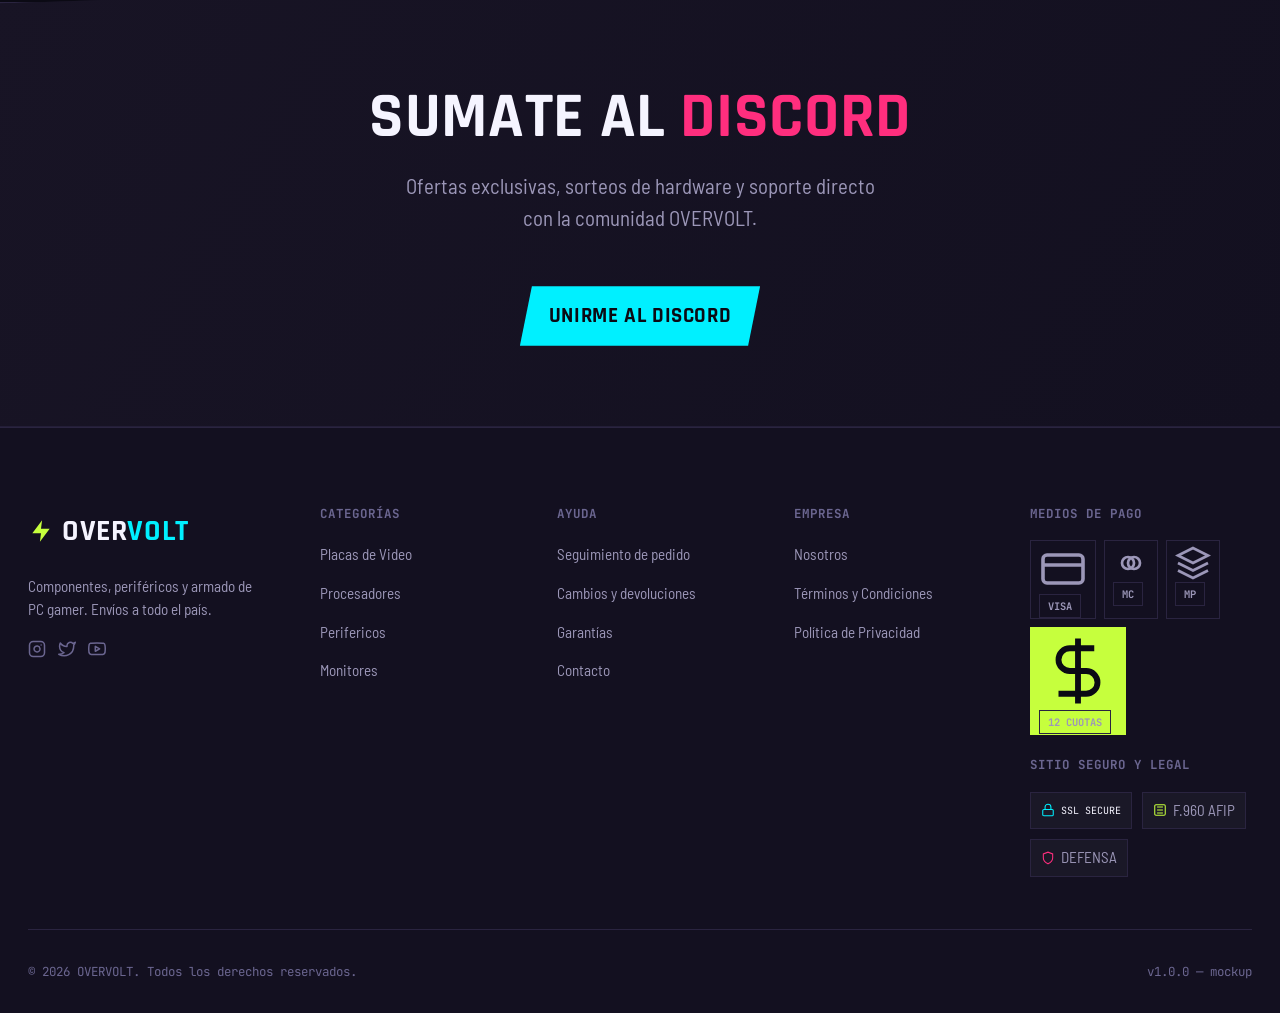
==== commit 51e7fe86: "refactor: isolate PC Builder into armar-pc.html with quiet HUD aesthetic and single-signal product c" ====
--- a/index.html
+++ b/index.html
@@ -47,7 +47,7 @@
         <ul>
           <li><a href="categoria.html?cat=Componentes">Componentes</a></li>
           <li><a href="categoria.html?cat=Perifericos">Perifericos</a></li>
-          <li><a href="#build-pc">Armá tu PC</a></li>
+          <li><a href="armar-pc.html">Armá tu PC</a></li>
           <li><a href="#ofertas">Ofertas</a></li>
         </ul>
       </nav>
@@ -96,7 +96,7 @@
 
           <div class="hero-actions">
             <a href="#ofertas" class="btn btn-cyan">Ver Ofertas Flash</a>
-            <a href="#build-pc" class="btn btn-ghost">Armá tu PC →</a>
+            <a href="armar-pc.html" class="btn btn-ghost">Armá tu PC →</a>
           </div>
 
           <div class="hero-countdown">
--- a/css/styles.css
+++ b/css/styles.css
@@ -1615,12 +1615,10 @@
   background: radial-gradient(circle, rgba(255, 46, 126, 0.1) 0%, transparent 70%);
 }
 
-/* --- Armá tu PC (Mejorado) --- */
+/* --- Armá tu PC (Configurador Paso a Paso) --- */
 .build-pc-section {
-  clip-path: polygon(0 0, 100% 3.5vw, 100% 100%, 0 calc(100% - 3.5vw));
-  margin-top: -3.5vw;
-  padding-top: calc(var(--space-2xl) + 3.5vw);
-  padding-bottom: calc(var(--space-2xl) + 3.5vw);
+  padding-top: var(--space-2xl);
+  padding-bottom: var(--space-2xl);
   position: relative;
   z-index: 2;
   background: var(--bg-alt);
--- a/css/pc-builder.css
+++ b/css/pc-builder.css
@@ -1,98 +1,158 @@
-/* ============================================================
-   OVERVOLT — PC Builder (Step-by-Step Configurator) Stylesheet
-   ============================================================ */
-
-.ov-builder-container {
-  width: 100%;
+/**
+ * OVERVOLT — PC Builder (Configurador Paso a Paso)
+ * Quiet HUD Aesthetic / Standalone Mode
+ */
+
+/* --- Standalone Layout & Top Header --- */
+body.ov-builder-page {
+  background-color: #0b0722;
+  color: #e2e8f0;
+  font-family: 'Barlow Semi Condensed', sans-serif;
+  margin: 0;
+  padding: 0;
+  min-height: 100vh;
+  display: flex;
+  flex-direction: column;
+}
+
+.ov-builder-nav {
+  height: 64px;
+  background: #070416;
+  border-bottom: 1px solid rgba(0, 240, 255, 0.12);
+  display: flex;
+  align-items: center;
+  position: sticky;
+  top: 0;
+  z-index: 100;
+}
+
+.ov-builder-nav-container {
   max-width: 1320px;
   margin: 0 auto;
-  padding: 24px 16px 120px 16px;
+  padding: 0 24px;
+  width: 100%;
+  display: flex;
+  align-items: center;
+  justify-content: space-between;
+}
+
+.ov-builder-brand {
+  display: flex;
+  align-items: center;
+  gap: 10px;
+  text-decoration: none;
+  font-family: 'Rajdhani', sans-serif;
+  font-weight: 800;
+  font-size: 22px;
+  letter-spacing: 1px;
+  color: #ffffff;
+}
+
+.ov-builder-brand svg {
+  width: 24px;
+  height: 24px;
+  fill: #00f0ff;
+}
+
+.ov-builder-brand .o {
+  color: #00f0ff;
+}
+
+.ov-builder-exit-link {
+  color: #94a3b8;
+  text-decoration: none;
+  font-size: 14px;
+  font-weight: 500;
+  transition: color 0.2s ease;
+  display: flex;
+  align-items: center;
+  gap: 6px;
+}
+
+.ov-builder-exit-link:hover {
+  color: #00f0ff;
+}
+
+.ov-builder-wrapper {
+  flex: 1;
+  padding: 32px 24px 120px 24px;
+  max-width: 1320px;
+  margin: 0 auto;
+  width: 100%;
   box-sizing: border-box;
-  color: #fff;
-  font-family: var(--font-body, 'Barlow Semi Condensed', sans-serif);
-}
-
-/* Header Section */
-.ov-builder-header {
-  text-align: center;
-  margin-bottom: 32px;
-}
-
-.ov-builder-header .eyebrow {
-  color: var(--cyan, #00f0ff);
-  font-family: var(--font-mono, 'JetBrains Mono', monospace);
-  font-size: 13px;
-  letter-spacing: 0.15em;
+}
+
+/* --- Main Container & Layout --- */
+.ov-builder-container {
+  display: flex;
+  flex-direction: column;
+  gap: 24px;
+}
+
+.ov-builder-header-box {
+  margin-bottom: 8px;
+}
+
+.ov-builder-header-box .eyebrow {
+  font-family: 'JetBrains Mono', monospace;
+  font-size: 12px;
+  color: #00f0ff;
+  letter-spacing: 1.5px;
   text-transform: uppercase;
-  margin-bottom: 6px;
-}
-
-.ov-builder-header h2 {
-  font-family: var(--font-display, 'Rajdhani', sans-serif);
-  font-weight: 800;
+  margin: 0 0 6px 0;
+}
+
+.ov-builder-header-box h1 {
+  font-family: 'Rajdhani', sans-serif;
   font-size: 32px;
-  letter-spacing: 0.05em;
-  text-transform: uppercase;
-  margin: 0 0 10px 0;
-  color: #fff;
-}
-
-.ov-builder-header h2 span {
-  color: var(--cyan, #00f0ff);
-  text-shadow: 0 0 12px rgba(0, 240, 255, 0.4);
-}
-
-.ov-builder-header p {
-  color: var(--dim, #8f85b8);
+  font-weight: 700;
+  color: #ffffff;
+  margin: 0 0 8px 0;
+}
+
+.ov-builder-header-box p {
+  color: #94a3b8;
   font-size: 15px;
+  margin: 0;
   max-width: 680px;
-  margin: 0 auto;
-}
-
-/* Main Builder Layout (Sidebar + Content) */
+}
+
+/* --- Sidebar & Main Content Grid --- */
 .ov-builder-layout {
   display: grid;
   grid-template-columns: 280px 1fr;
-  gap: 24px;
+  gap: 28px;
   align-items: start;
 }
 
-/* ============================================================
-   SIDEBAR (Categories Navigation)
-   ============================================================ */
+/* Sidebar */
 .ov-builder-sidebar {
-  background: rgba(18, 10, 46, 0.85);
-  border: 1px solid rgba(0, 240, 255, 0.2);
-  border-radius: 4px;
-  padding: 12px;
-  backdrop-filter: blur(8px);
-  position: sticky;
-  top: 90px;
-  clip-path: polygon(0 0, calc(100% - 14px) 0, 100% 14px, 100% 100%, 0 100%);
+  background: #0e092b;
+  border: 1px solid rgba(255, 255, 255, 0.07);
+  border-radius: 12px;
+  padding: 18px;
 }
 
 .ov-builder-sidebar-title {
-  font-family: var(--font-display, 'Rajdhani', sans-serif);
-  font-weight: 700;
-  font-size: 14px;
-  letter-spacing: 0.1em;
-  text-transform: uppercase;
-  color: var(--dim, #8f85b8);
-  padding: 8px 12px;
-  border-bottom: 1px solid rgba(255, 255, 255, 0.08);
-  margin-bottom: 10px;
-  display: flex;
-  justify-content: space-between;
-  align-items: center;
+  display: flex;
+  justify-content: space-between;
+  align-items: center;
+  font-family: 'JetBrains Mono', monospace;
+  font-size: 12px;
+  color: #94a3b8;
+  letter-spacing: 1px;
+  padding-bottom: 12px;
+  border-bottom: 1px solid rgba(255, 255, 255, 0.07);
+  margin-bottom: 12px;
 }
 
 .ov-builder-steps-list {
-  display: flex;
-  flex-direction: column;
-  gap: 6px;
   list-style: none;
   padding: 0;
   margin: 0;
+  display: flex;
+  flex-direction: column;
+  gap: 8px;
 }
 
 .ov-builder-step-item {
@@ -100,374 +160,284 @@
   align-items: center;
   gap: 12px;
   padding: 10px 12px;
-  background: rgba(22, 12, 54, 0.5);
+  border-radius: 8px;
+  background: rgba(255, 255, 255, 0.02);
   border: 1px solid transparent;
-  border-radius: 4px;
   cursor: pointer;
-  transition: all 0.25s cubic-bezier(0.16, 1, 0.3, 1);
+  transition: all 0.2s ease;
   user-select: none;
-  position: relative;
 }
 
 .ov-builder-step-item:hover {
-  background: rgba(26, 15, 66, 0.9);
-  border-color: rgba(0, 240, 255, 0.3);
+  background: rgba(0, 240, 255, 0.05);
+  border-color: rgba(0, 240, 255, 0.2);
 }
 
 .ov-builder-step-item.is-active {
-  background: rgba(0, 240, 255, 0.12);
-  border-color: var(--cyan, #00f0ff);
-  box-shadow: 0 0 15px rgba(0, 240, 255, 0.2);
+  background: rgba(0, 240, 255, 0.08);
+  border-color: #00f0ff;
 }
 
 .ov-builder-step-item.is-completed {
-  border-left: 3px solid var(--accent, #00ff66);
+  background: rgba(0, 255, 102, 0.04);
 }
 
 .ov-builder-step-icon {
-  width: 32px;
-  height: 32px;
+  width: 28px;
+  height: 28px;
   display: flex;
   align-items: center;
   justify-content: center;
-  background: rgba(11, 7, 34, 0.8);
-  border: 1px solid rgba(255, 255, 255, 0.1);
-  border-radius: 4px;
-  color: var(--dim, #8f85b8);
+  color: #94a3b8;
   flex-shrink: 0;
-  transition: all 0.2s ease;
 }
 
 .ov-builder-step-item.is-active .ov-builder-step-icon {
-  color: var(--cyan, #00f0ff);
-  border-color: var(--cyan, #00f0ff);
-  background: rgba(0, 240, 255, 0.15);
+  color: #00f0ff;
 }
 
 .ov-builder-step-item.is-completed .ov-builder-step-icon {
-  color: var(--accent, #00ff66);
-  border-color: var(--accent, #00ff66);
+  color: #00ff66;
+}
+
+.ov-builder-step-icon svg {
+  width: 20px;
+  height: 20px;
 }
 
 .ov-builder-step-info {
   display: flex;
   flex-direction: column;
+  flex: 1;
   overflow: hidden;
-  flex-grow: 1;
 }
 
 .ov-builder-step-name {
-  font-family: var(--font-display, 'Rajdhani', sans-serif);
-  font-weight: 700;
-  font-size: 15px;
-  letter-spacing: 0.05em;
-  color: #fff;
-  line-height: 1.2;
+  font-size: 14px;
+  font-weight: 600;
+  color: #e2e8f0;
 }
 
 .ov-builder-step-selected-snippet {
-  font-family: var(--font-mono, 'JetBrains Mono', monospace);
+  font-family: 'JetBrains Mono', monospace;
   font-size: 11px;
-  color: var(--accent, #00ff66);
+  color: #64748b;
   white-space: nowrap;
   overflow: hidden;
   text-overflow: ellipsis;
   margin-top: 2px;
 }
 
-.ov-builder-step-item:not(.is-completed) .ov-builder-step-selected-snippet {
-  color: var(--dim, #8f85b8);
+.ov-builder-step-item.is-completed .ov-builder-step-selected-snippet {
+  color: #00f0ff;
 }
 
 .ov-builder-step-check {
-  width: 18px;
-  height: 18px;
-  border-radius: 50%;
-  background: rgba(0, 255, 102, 0.2);
-  border: 1px solid var(--accent, #00ff66);
-  color: var(--accent, #00ff66);
-  display: flex;
-  align-items: center;
-  justify-content: center;
-  font-size: 10px;
-  flex-shrink: 0;
-}
-
-/* ============================================================
-   MAIN CONTENT AREA (Step Header + Brand Chips + Product Grid)
-   ============================================================ */
+  color: #00ff66;
+  font-weight: 700;
+  font-size: 14px;
+}
+
+/* Main Product Selector Area */
 .ov-builder-main {
   display: flex;
   flex-direction: column;
   gap: 20px;
 }
 
-/* Step Bar Header */
 .ov-builder-step-header {
-  background: rgba(18, 10, 46, 0.6);
-  border: 1px solid rgba(255, 255, 255, 0.08);
-  padding: 16px 20px;
-  border-radius: 4px;
-  display: flex;
-  justify-content: space-between;
-  align-items: center;
+  display: flex;
+  justify-content: space-between;
+  align-items: flex-end;
+  gap: 16px;
   flex-wrap: wrap;
-  gap: 16px;
-}
-
-.ov-builder-step-title-box h3 {
-  font-family: var(--font-display, 'Rajdhani', sans-serif);
-  font-weight: 800;
-  font-size: 22px;
-  letter-spacing: 0.05em;
-  text-transform: uppercase;
+}
+
+.ov-builder-step-title-box h2 {
+  font-family: 'Rajdhani', sans-serif;
+  font-size: 24px;
+  font-weight: 700;
+  color: #ffffff;
+  margin: 0 0 4px 0;
+}
+
+.ov-builder-step-title-box p {
+  color: #94a3b8;
+  font-size: 14px;
   margin: 0;
-  color: #fff;
-}
-
-.ov-builder-step-title-box p {
-  color: var(--dim, #8f85b8);
-  font-size: 13px;
-  margin: 4px 0 0 0;
-}
-
-/* Brand Filter Chips Bar */
+}
+
+/* Brand Chips */
 .ov-builder-brand-bar {
   display: flex;
-  align-items: center;
   gap: 8px;
   flex-wrap: wrap;
 }
 
 .ov-brand-chip {
-  background: rgba(26, 15, 66, 0.8);
-  border: 1px solid rgba(255, 255, 255, 0.12);
-  color: var(--dim, #8f85b8);
-  font-family: var(--font-display, 'Rajdhani', sans-serif);
-  font-weight: 700;
-  font-size: 12px;
-  letter-spacing: 0.08em;
+  background: rgba(255, 255, 255, 0.04);
+  border: 1px solid rgba(255, 255, 255, 0.1);
+  color: #94a3b8;
+  font-family: 'Barlow Semi Condensed', sans-serif;
+  font-size: 13px;
+  font-weight: 600;
   padding: 6px 14px;
+  border-radius: 20px;
   cursor: pointer;
   transition: all 0.2s ease;
-  clip-path: polygon(0 0, calc(100% - 6px) 0, 100% 6px, 100% 100%, 0 100%);
 }
 
 .ov-brand-chip:hover {
-  border-color: var(--cyan, #00f0ff);
-  color: #fff;
+  border-color: #00f0ff;
+  color: #00f0ff;
 }
 
 .ov-brand-chip.is-active {
-  background: var(--cyan, #00f0ff);
-  color: #0b0722;
-  border-color: var(--cyan, #00f0ff);
-  font-weight: 800;
-}
-
-/* Product Grid */
+  background: #00f0ff;
+  border-color: #00f0ff;
+  color: #070416;
+}
+
+/* --- Product Cards Grid --- */
 .ov-builder-grid {
   display: grid;
   grid-template-columns: repeat(auto-fill, minmax(240px, 1fr));
-  gap: 16px;
-}
-
-/* ============================================================
-   REDUCED PRODUCT CARD COMPONENT FOR CONFIGURATOR
-   ============================================================ */
+  gap: 18px;
+}
+
+/* Cards (Single Click Target, Subdued HUD Style) */
 .ov-builder-card {
-  background: rgba(22, 12, 54, 0.75);
-  border: 1px solid rgba(255, 255, 255, 0.1);
-  border-radius: 4px;
+  background: #0e092b;
+  border: 1px solid rgba(255, 255, 255, 0.08);
+  border-radius: 12px;
   padding: 16px;
   display: flex;
   flex-direction: column;
+  justify-content: space-between;
+  gap: 12px;
+  cursor: pointer;
   position: relative;
-  transition: all 0.3s cubic-bezier(0.16, 1, 0.3, 1);
-  cursor: pointer;
-  clip-path: polygon(0 0, calc(100% - 10px) 0, 100% 10px, 100% 100%, 0 100%);
-  box-sizing: border-box;
+  transition: all 0.2s ease;
+  user-select: none;
 }
 
 .ov-builder-card:hover {
-  border-color: var(--cyan, #00f0ff);
+  border-color: rgba(0, 240, 255, 0.4);
   transform: translateY(-2px);
-  box-shadow: 0 8px 24px rgba(0, 240, 255, 0.15);
-}
-
-/* Card Compatibility Status: COMPATIBLE */
-.ov-builder-card.is-compatible {
-  border-color: rgba(0, 240, 255, 0.25);
-}
-
-/* Card Compatibility Status: INCOMPATIBLE */
+}
+
+.ov-builder-card.is-selected {
+  border-color: #00f0ff;
+  background: rgba(0, 240, 255, 0.05);
+  box-shadow: 0 0 15px rgba(0, 240, 255, 0.15);
+}
+
 .ov-builder-card.is-incompatible {
   opacity: 0.38;
   filter: grayscale(80%);
-  border-color: rgba(255, 0, 85, 0.3);
   cursor: not-allowed;
-}
-
-.ov-builder-card.is-incompatible:hover {
-  transform: none;
-  box-shadow: none;
-}
-
-/* Card Compatibility Status: WARNING */
-.ov-builder-card.is-warning {
-  border-color: rgba(0, 255, 102, 0.4);
-}
-
-/* Card State: SELECTED */
-.ov-builder-card.is-selected {
-  border: 2px solid var(--cyan, #00f0ff);
-  background: rgba(0, 240, 255, 0.08);
-  box-shadow: 0 0 20px rgba(0, 240, 255, 0.25);
-}
-
-/* Card Content Elements */
+  transform: none !important;
+}
+
 .ov-builder-card-thumb {
   width: 100%;
   height: 140px;
   display: flex;
   align-items: center;
   justify-content: center;
-  background: rgba(11, 7, 34, 0.5);
-  margin-bottom: 12px;
-  position: relative;
+  background: rgba(0, 0, 0, 0.2);
+  border-radius: 8px;
+  padding: 12px;
+  box-sizing: border-box;
 }
 
 .ov-builder-card-thumb img {
-  max-width: 85%;
-  max-height: 85%;
+  max-width: 100%;
+  max-height: 100%;
   object-fit: contain;
-  transition: transform 0.3s ease;
-}
-
-.ov-builder-card:hover .ov-builder-card-thumb img {
-  transform: scale(1.05);
-}
-
-.ov-builder-card-badge {
-  position: absolute;
-  top: 6px;
-  left: 6px;
-  font-family: var(--font-mono, 'JetBrains Mono', monospace);
-  font-size: 10px;
-  padding: 3px 8px;
-  border-radius: 2px;
-  display: flex;
-  align-items: center;
-  gap: 4px;
-  text-transform: uppercase;
-  font-weight: 700;
-  z-index: 2;
-}
-
-.ov-builder-card-badge.badge-compatible {
-  background: rgba(0, 240, 255, 0.15);
-  border: 1px solid var(--cyan, #00f0ff);
-  color: var(--cyan, #00f0ff);
-}
-
-.ov-builder-card-badge.badge-incompatible {
-  background: rgba(255, 0, 85, 0.2);
-  border: 1px solid var(--secondary, #ff0055);
-  color: var(--secondary, #ff0055);
-}
-
-.ov-builder-card-badge.badge-warning {
-  background: rgba(0, 255, 102, 0.15);
-  border: 1px solid var(--accent, #00ff66);
-  color: var(--accent, #00ff66);
+}
+
+.ov-builder-card-info {
+  display: flex;
+  flex-direction: column;
+  gap: 6px;
 }
 
 .ov-builder-card-name {
-  font-family: var(--font-body, 'Barlow Semi Condensed', sans-serif);
-  font-weight: 600;
-  font-size: 14px;
+  font-size: 15px;
+  font-weight: 600;
+  color: #ffffff;
+  margin: 0;
   line-height: 1.3;
-  color: #fff;
-  margin: 0 0 10px 0;
+
+  /* Clamp lines */
   display: -webkit-box;
   -webkit-line-clamp: 2;
   -webkit-box-orient: vertical;
   overflow: hidden;
-  height: 36px;
 }
 
 .ov-builder-card-footer {
-  margin-top: auto;
-  display: flex;
-  justify-content: space-between;
-  align-items: center;
-  padding-top: 10px;
-  border-top: 1px solid rgba(255, 255, 255, 0.08);
+  display: flex;
+  align-items: center;
+  justify-content: space-between;
+  margin-top: 4px;
 }
 
 .ov-builder-card-price {
-  font-family: var(--font-mono, 'JetBrains Mono', monospace);
-  font-weight: 800;
+  font-family: 'JetBrains Mono', monospace;
   font-size: 16px;
-  color: var(--cyan, #00f0ff);
-}
-
-.ov-builder-card-btn {
-  background: transparent;
-  border: 1px solid var(--cyan, #00f0ff);
-  color: var(--cyan, #00f0ff);
-  font-family: var(--font-display, 'Rajdhani', sans-serif);
-  font-weight: 800;
+  font-weight: 700;
+  color: #00f0ff;
+}
+
+/* Single Text State Indicator (No boxed badges) */
+.ov-builder-status-text {
+  font-size: 13px;
+  font-weight: 600;
+  display: inline-flex;
+  align-items: center;
+  gap: 4px;
+}
+
+.status-compatible {
+  color: #00f0ff;
+}
+
+.status-incompatible {
+  color: #ff4d6d;
+}
+
+.status-warning {
+  color: #00ff66;
+}
+
+.status-selected {
+  color: #00ff66;
+  font-weight: 700;
+}
+
+/* Reason banner for incompatible items */
+.ov-builder-reason-banner {
   font-size: 12px;
-  letter-spacing: 0.08em;
-  padding: 6px 12px;
-  cursor: pointer;
-  transition: all 0.2s ease;
-  clip-path: polygon(0 0, calc(100% - 5px) 0, 100% 5px, 100% 100%, 0 100%);
-}
-
-.ov-builder-card:hover .ov-builder-card-btn {
-  background: var(--cyan, #00f0ff);
-  color: #0b0722;
-}
-
-.ov-builder-card.is-selected .ov-builder-card-btn {
-  background: var(--accent, #00ff66);
-  border-color: var(--accent, #00ff66);
-  color: #0b0722;
-}
-
-/* Incompatibility Tooltip Banner on Card Hover/Click */
-.ov-builder-reason-banner {
-  background: rgba(255, 0, 85, 0.15);
-  border: 1px solid var(--secondary, #ff0055);
-  color: #ff99bb;
-  font-size: 11px;
-  font-family: var(--font-mono, 'JetBrains Mono', monospace);
-  padding: 8px 10px;
-  margin-top: 8px;
-  border-radius: 2px;
+  color: #ff4d6d;
+  background: rgba(255, 77, 109, 0.1);
+  padding: 6px 10px;
+  border-radius: 6px;
+  margin-top: 4px;
   line-height: 1.3;
 }
 
-.ov-builder-reason-banner.banner-warning {
-  background: rgba(0, 255, 102, 0.15);
-  border-color: var(--accent, #00ff66);
-  color: #99ffcc;
-}
-
-/* ============================================================
-   STICKY BOTTOM BAR (Total, Wattage, Navigation Controls)
-   ============================================================ */
+/* --- Sticky Bottom Bar --- */
 .ov-builder-bottom-bar {
   position: fixed;
   bottom: 0;
   left: 0;
   width: 100%;
   z-index: 9999;
-  background: rgba(11, 7, 34, 0.95);
-  border-top: 2px solid var(--cyan, #00f0ff);
-  box-shadow: 0 -10px 30px rgba(0, 240, 255, 0.2);
+  background: rgba(7, 4, 22, 0.96);
+  border-top: 1px solid rgba(0, 240, 255, 0.2);
+  box-shadow: 0 -10px 30px rgba(0, 0, 0, 0.5);
   backdrop-filter: blur(12px);
   padding: 14px 24px;
   box-sizing: border-box;
@@ -477,175 +447,160 @@
   max-width: 1320px;
   margin: 0 auto;
   display: flex;
-  justify-content: space-between;
-  align-items: center;
-  gap: 16px;
-  flex-wrap: wrap;
+  align-items: center;
+  justify-content: space-between;
+  gap: 20px;
 }
 
 .ov-builder-bar-stats {
   display: flex;
   align-items: center;
+  gap: 32px;
+}
+
+.ov-builder-stat-item {
+  display: flex;
+  flex-direction: column;
+}
+
+.ov-builder-stat-label {
+  font-family: 'JetBrains Mono', monospace;
+  font-size: 11px;
+  color: #64748b;
+  letter-spacing: 1px;
+}
+
+.ov-builder-stat-value {
+  font-family: 'JetBrains Mono', monospace;
+  font-size: 20px;
+  font-weight: 700;
+  color: #ffffff;
+}
+
+.ov-builder-stat-value.value-wattage {
+  color: #00ff66;
+}
+
+.ov-builder-bar-actions {
+  display: flex;
+  align-items: center;
+  gap: 12px;
+}
+
+/* Quiet HUD Buttons */
+.ov-btn-cyber {
+  font-family: 'Barlow Semi Condensed', sans-serif;
+  font-size: 14px;
+  font-weight: 600;
+  padding: 10px 20px;
+  border-radius: 8px;
+  border: 1px solid transparent;
+  cursor: pointer;
+  transition: all 0.2s ease;
+  display: inline-flex;
+  align-items: center;
+  justify-content: center;
+  gap: 8px;
+  text-decoration: none;
+}
+
+.ov-btn-cyber.btn-secondary {
+  background: rgba(255, 255, 255, 0.05);
+  border-color: rgba(255, 255, 255, 0.12);
+  color: #cbd5e1;
+}
+
+.ov-btn-cyber.btn-secondary:hover {
+  background: rgba(255, 255, 255, 0.1);
+  color: #ffffff;
+}
+
+.ov-btn-cyber.btn-accent {
+  background: #00f0ff;
+  border-color: #00f0ff;
+  color: #070416;
+  font-weight: 700;
+}
+
+.ov-btn-cyber.btn-accent:hover {
+  background: #33f3ff;
+  box-shadow: 0 0 15px rgba(0, 240, 255, 0.4);
+}
+
+/* --- Summary View --- */
+.ov-builder-summary {
+  background: #0e092b;
+  border: 1px solid rgba(255, 255, 255, 0.08);
+  border-radius: 12px;
+  padding: 24px;
+  display: flex;
+  flex-direction: column;
   gap: 24px;
 }
 
-.ov-builder-stat-item {
-  display: flex;
-  flex-direction: column;
-}
-
-.ov-builder-stat-label {
-  font-family: var(--font-display, 'Rajdhani', sans-serif);
-  font-size: 11px;
-  letter-spacing: 0.1em;
-  text-transform: uppercase;
-  color: var(--dim, #8f85b8);
-}
-
-.ov-builder-stat-value {
-  font-family: var(--font-mono, 'JetBrains Mono', monospace);
-  font-weight: 800;
-  font-size: 20px;
-  color: var(--cyan, #00f0ff);
-  line-height: 1.1;
-}
-
-.ov-builder-stat-value.value-wattage {
-  color: var(--accent, #00ff66);
-  font-size: 16px;
-}
-
-.ov-builder-bar-actions {
-  display: flex;
-  align-items: center;
-  gap: 12px;
-}
-
-.ov-btn-cyber {
-  background: transparent;
-  border: 1px solid var(--cyan, #00f0ff);
-  color: #fff;
-  padding: 2px;
+.ov-builder-summary-header {
+  display: flex;
+  justify-content: space-between;
+  align-items: center;
+  border-bottom: 1px solid rgba(255, 255, 255, 0.08);
+  padding-bottom: 16px;
+}
+
+.ov-builder-summary-header h2 {
+  font-family: 'Rajdhani', sans-serif;
+  font-size: 26px;
+  font-weight: 700;
+  color: #ffffff;
+  margin: 0;
+}
+
+.ov-summary-edit-btn {
+  background: none;
+  border: 1px solid rgba(0, 240, 255, 0.3);
+  color: #00f0ff;
+  padding: 6px 14px;
+  border-radius: 6px;
+  font-size: 13px;
+  font-weight: 600;
   cursor: pointer;
-  font-family: var(--font-display, 'Rajdhani', sans-serif);
-  font-weight: 800;
-  font-size: 13px;
-  letter-spacing: 0.1em;
-  text-transform: uppercase;
   transition: all 0.2s ease;
-  clip-path: polygon(0 0, 100% 0, 100% calc(100% - 6px), calc(100% - 6px) 100%, 0 100%);
-  display: inline-block;
-  text-decoration: none;
-}
-
-.ov-btn-cyber span {
-  display: block;
-  background: var(--cyan, #00f0ff);
-  color: #0b0722;
-  padding: 10px 20px;
-  transition: all 0.2s ease;
-}
-
-.ov-btn-cyber:hover span {
-  background: #fff;
-  color: #0b0722;
-}
-
-.ov-btn-cyber.btn-secondary {
-  border-color: rgba(255, 255, 255, 0.2);
-}
-
-.ov-btn-cyber.btn-secondary span {
-  background: transparent;
-  color: var(--dim, #8f85b8);
-}
-
-.ov-btn-cyber.btn-secondary:hover span {
-  color: #fff;
-  background: rgba(255, 255, 255, 0.1);
-}
-
-.ov-btn-cyber.btn-accent span {
-  background: var(--accent, #00ff66);
-  color: #0b0722;
-}
-
-.ov-btn-cyber.is-disabled {
-  opacity: 0.4;
-  cursor: not-allowed;
-  pointer-events: none;
-}
-
-/* ============================================================
-   SUMMARY VIEW (Resumen Final del Armado)
-   ============================================================ */
-.ov-builder-summary {
-  background: rgba(18, 10, 46, 0.85);
-  border: 1px solid rgba(0, 240, 255, 0.2);
-  border-radius: 4px;
-  padding: 28px;
-  backdrop-filter: blur(10px);
-  clip-path: polygon(0 0, calc(100% - 20px) 0, 100% 20px, 100% 100%, 0 100%);
-}
-
-.ov-builder-summary-header {
-  border-bottom: 1px solid rgba(255, 255, 255, 0.1);
-  padding-bottom: 16px;
-  margin-bottom: 24px;
-  display: flex;
-  justify-content: space-between;
-  align-items: center;
-  flex-wrap: wrap;
-  gap: 16px;
-}
-
-.ov-builder-summary-header h3 {
-  font-family: var(--font-display, 'Rajdhani', sans-serif);
-  font-weight: 800;
-  font-size: 24px;
-  letter-spacing: 0.05em;
-  text-transform: uppercase;
-  margin: 0;
-  color: #fff;
+}
+
+.ov-summary-edit-btn:hover {
+  background: rgba(0, 240, 255, 0.1);
 }
 
 .ov-summary-table {
   width: 100%;
   border-collapse: collapse;
-  margin-bottom: 24px;
 }
 
 .ov-summary-table th,
 .ov-summary-table td {
-  padding: 14px 16px;
+  padding: 12px 16px;
   text-align: left;
-  border-bottom: 1px solid rgba(255, 255, 255, 0.06);
+  border-bottom: 1px solid rgba(255, 255, 255, 0.05);
 }
 
 .ov-summary-table th {
-  font-family: var(--font-display, 'Rajdhani', sans-serif);
-  font-size: 13px;
-  letter-spacing: 0.1em;
+  font-family: 'JetBrains Mono', monospace;
+  font-size: 12px;
+  color: #64748b;
   text-transform: uppercase;
-  color: var(--dim, #8f85b8);
-  background: rgba(11, 7, 34, 0.4);
-}
-
-.ov-summary-table td {
-  font-size: 14px;
 }
 
 .ov-summary-item-category {
-  font-family: var(--font-display, 'Rajdhani', sans-serif);
-  font-weight: 700;
-  color: var(--cyan, #00f0ff);
+  font-weight: 600;
+  color: #94a3b8;
+  width: 20%;
 }
 
 .ov-summary-item-name {
   display: flex;
   align-items: center;
   gap: 12px;
-  color: #fff;
+  color: #ffffff;
+  font-size: 15px;
 }
 
 .ov-summary-item-name img {
@@ -655,188 +610,90 @@
 }
 
 .ov-summary-item-price {
-  font-family: var(--font-mono, 'JetBrains Mono', monospace);
-  font-weight: 700;
-  color: #fff;
-}
-
-.ov-summary-edit-btn {
-  background: transparent;
-  border: 1px solid rgba(0, 240, 255, 0.3);
-  color: var(--cyan, #00f0ff);
-  font-size: 11px;
-  padding: 4px 10px;
-  cursor: pointer;
-  border-radius: 2px;
-  font-family: var(--font-display, 'Rajdhani', sans-serif);
-  font-weight: 700;
-}
-
-.ov-summary-edit-btn:hover {
-  background: var(--cyan, #00f0ff);
-  color: #0b0722;
-}
-
-/* Global Compatibility Technical Report Box */
+  font-family: 'JetBrains Mono', monospace;
+  font-weight: 600;
+  color: #00f0ff;
+  width: 15%;
+}
+
 .ov-summary-report-box {
-  background: rgba(11, 7, 34, 0.7);
-  border: 1px solid rgba(0, 240, 255, 0.2);
-  padding: 20px;
-  border-radius: 4px;
-  margin-bottom: 24px;
-}
-
-.ov-summary-report-box h4 {
-  font-family: var(--font-display, 'Rajdhani', sans-serif);
-  font-weight: 800;
-  font-size: 16px;
-  letter-spacing: 0.1em;
-  text-transform: uppercase;
+  background: rgba(0, 0, 0, 0.2);
+  border: 1px solid rgba(255, 255, 255, 0.06);
+  border-radius: 8px;
+  padding: 18px;
+}
+
+.ov-summary-report-box h3 {
+  font-family: 'Rajdhani', sans-serif;
+  font-size: 18px;
+  color: #ffffff;
   margin: 0 0 12px 0;
-  color: var(--cyan, #00f0ff);
-}
-
-.ov-summary-rules-list {
-  display: flex;
-  flex-direction: column;
-  gap: 8px;
 }
 
 .ov-rule-card {
   display: flex;
   align-items: flex-start;
   gap: 10px;
-  font-size: 13px;
-  background: rgba(22, 12, 54, 0.5);
-  padding: 10px 12px;
-  border-radius: 3px;
-}
-
-.ov-rule-card.rule-compatible {
-  border-left: 3px solid var(--cyan, #00f0ff);
-}
-
-.ov-rule-card.rule-incompatible {
-  border-left: 3px solid var(--secondary, #ff0055);
-}
-
-.ov-rule-card.rule-warning {
-  border-left: 3px solid var(--accent, #00ff66);
-}
-
-/* Summary Footer & Cart Action */
+  padding: 10px 14px;
+  border-radius: 6px;
+  margin-bottom: 8px;
+  font-size: 14px;
+}
+
+.rule-compatible {
+  background: rgba(0, 240, 255, 0.05);
+  border: 1px solid rgba(0, 240, 255, 0.2);
+  color: #e2e8f0;
+}
+
+.rule-incompatible {
+  background: rgba(255, 77, 109, 0.08);
+  border: 1px solid rgba(255, 77, 109, 0.2);
+  color: #ff4d6d;
+}
+
+.rule-warning {
+  background: rgba(0, 255, 102, 0.05);
+  border: 1px solid rgba(0, 255, 102, 0.2);
+  color: #00ff66;
+}
+
 .ov-summary-total-bar {
   display: flex;
   justify-content: space-between;
   align-items: center;
-  padding: 20px 0 0 0;
-  border-top: 1px solid rgba(255, 255, 255, 0.1);
-  flex-wrap: wrap;
-  gap: 16px;
+  background: rgba(0, 240, 255, 0.05);
+  border: 1px solid rgba(0, 240, 255, 0.2);
+  border-radius: 10px;
+  padding: 18px 24px;
 }
 
 .ov-summary-total-label {
-  font-family: var(--font-display, 'Rajdhani', sans-serif);
-  font-size: 14px;
-  letter-spacing: 0.1em;
-  text-transform: uppercase;
-  color: var(--dim, #8f85b8);
+  font-family: 'JetBrains Mono', monospace;
+  font-size: 12px;
+  color: #94a3b8;
 }
 
 .ov-summary-total-price {
-  font-family: var(--font-mono, 'JetBrains Mono', monospace);
-  font-weight: 800;
-  font-size: 28px;
-  color: var(--cyan, #00f0ff);
-  text-shadow: 0 0 12px rgba(0, 240, 255, 0.4);
-}
-
-/* ============================================================
-   RESPONSIVE DESIGN (Mobile & Tablet Adjustments)
-   ============================================================ */
-@media (max-width: 992px) {
-  .ov-builder-layout {
-    grid-template-columns: 240px 1fr;
-  }
-}
-
-@media (max-width: 768px) {
+  font-family: 'JetBrains Mono', monospace;
+  font-size: 26px;
+  font-weight: 700;
+  color: #00f0ff;
+}
+
+/* Responsive Styles */
+@media (max-width: 900px) {
   .ov-builder-layout {
     grid-template-columns: 1fr;
   }
 
-  /* Transform Sidebar into horizontal scrollable strip */
-  .ov-builder-sidebar {
-    position: relative;
-    top: 0;
-    clip-path: none;
-    padding: 8px;
-  }
-
   .ov-builder-steps-list {
     flex-direction: row;
     overflow-x: auto;
-    scrollbar-width: thin;
-    padding-bottom: 4px;
+    padding-bottom: 6px;
   }
 
   .ov-builder-step-item {
-    flex-direction: column;
-    align-items: center;
-    text-align: center;
-    padding: 8px 12px;
-    min-width: 80px;
+    min-width: 140px;
   }
-
-  .ov-builder-step-info {
-    align-items: center;
-  }
-
-  .ov-builder-step-name {
-    font-size: 12px;
-  }
-
-  .ov-builder-step-selected-snippet {
-    display: none; /* Hide product snippet on small mobile to avoid overflow */
-  }
-
-  .ov-builder-step-item.is-active .ov-builder-step-selected-snippet {
-    display: block; /* Show snippet only for active step */
-  }
-
-  .ov-builder-grid {
-    grid-template-columns: 1fr;
-  }
-
-  .ov-builder-bottom-bar {
-    padding: 10px 14px;
-  }
-
-  .ov-builder-bar-content {
-    flex-direction: column;
-    align-items: stretch;
-    gap: 10px;
-  }
-
-  .ov-builder-bar-stats {
-    justify-content: space-between;
-  }
-
-  .ov-builder-bar-actions {
-    justify-content: space-between;
-  }
-
-  .ov-btn-cyber span {
-    padding: 8px 12px;
-    font-size: 11px;
-  }
-}
-
-/* Reduced Motion */
-@media (prefers-reduced-motion: reduce) {
-  .ov-builder-card,
-  .ov-builder-step-item,
-  .ov-btn-cyber span {
-    transition: none !important;
-  }
-}
+}
